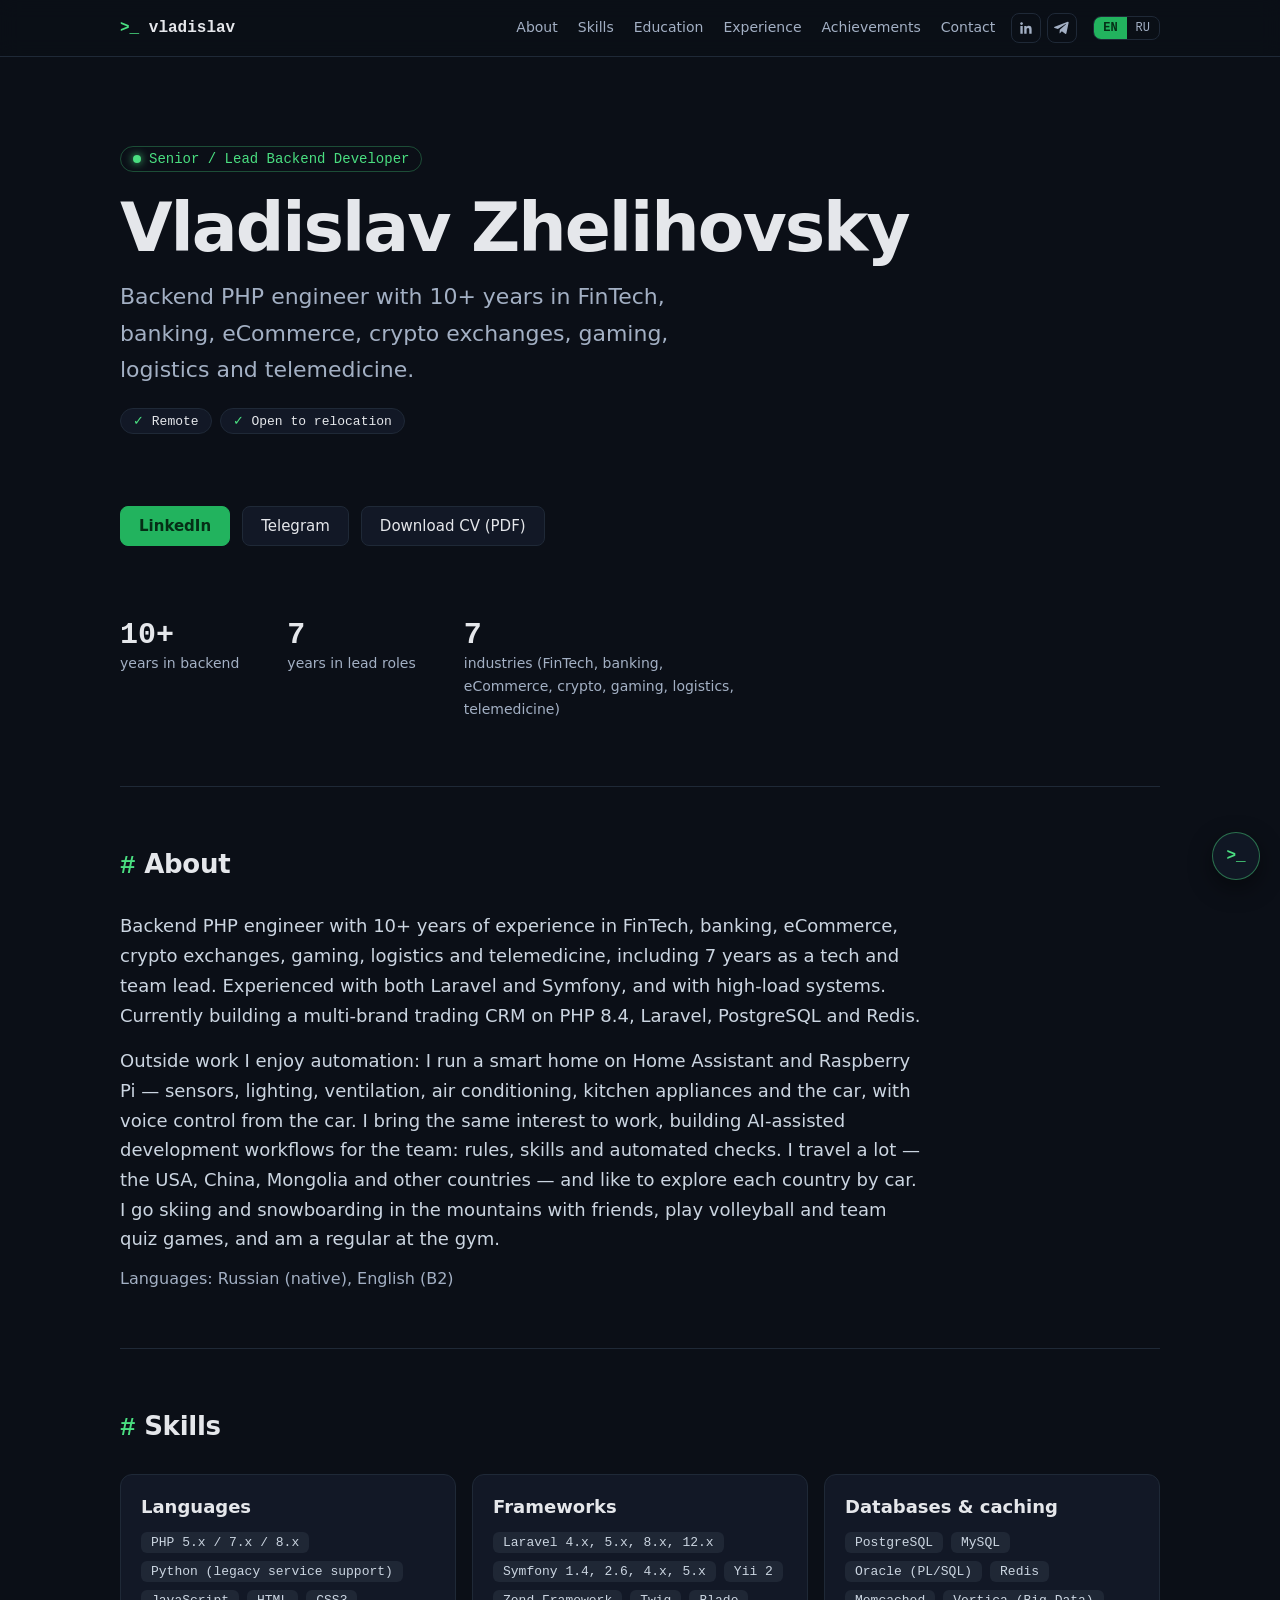
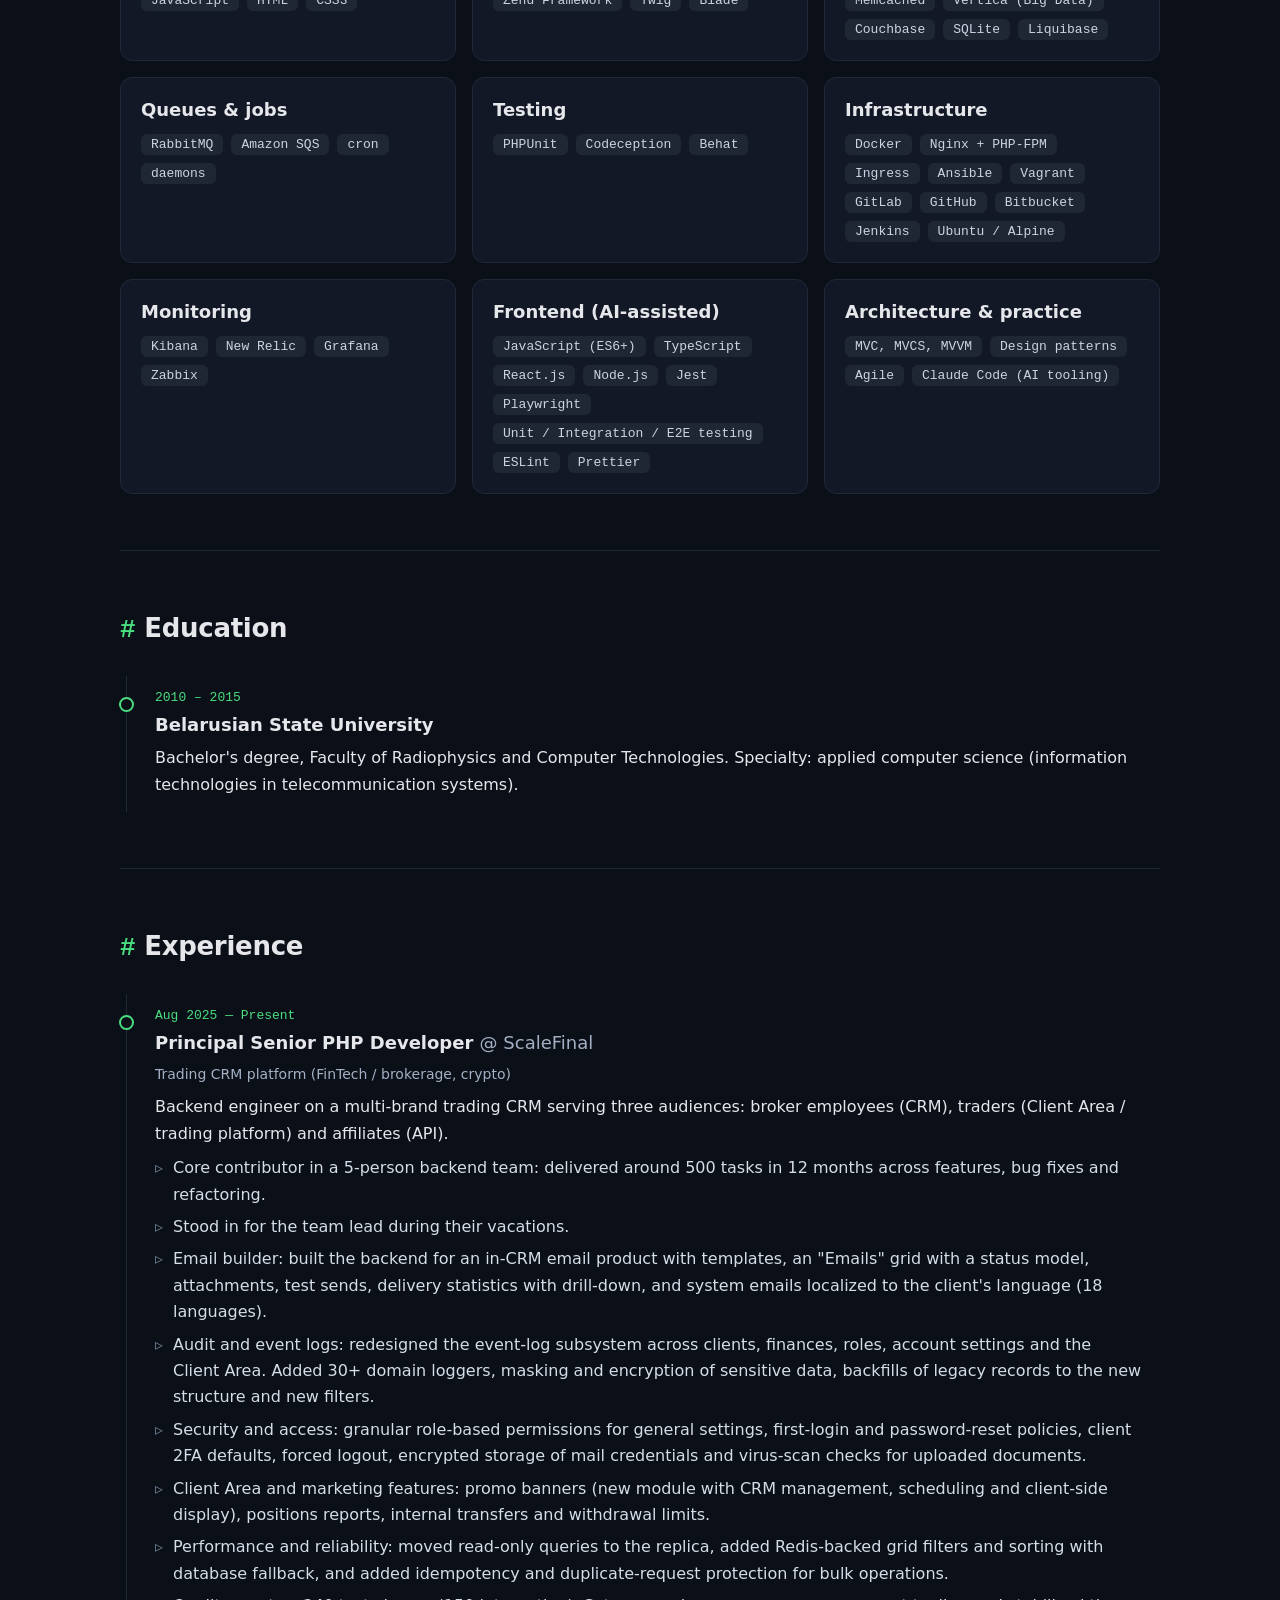
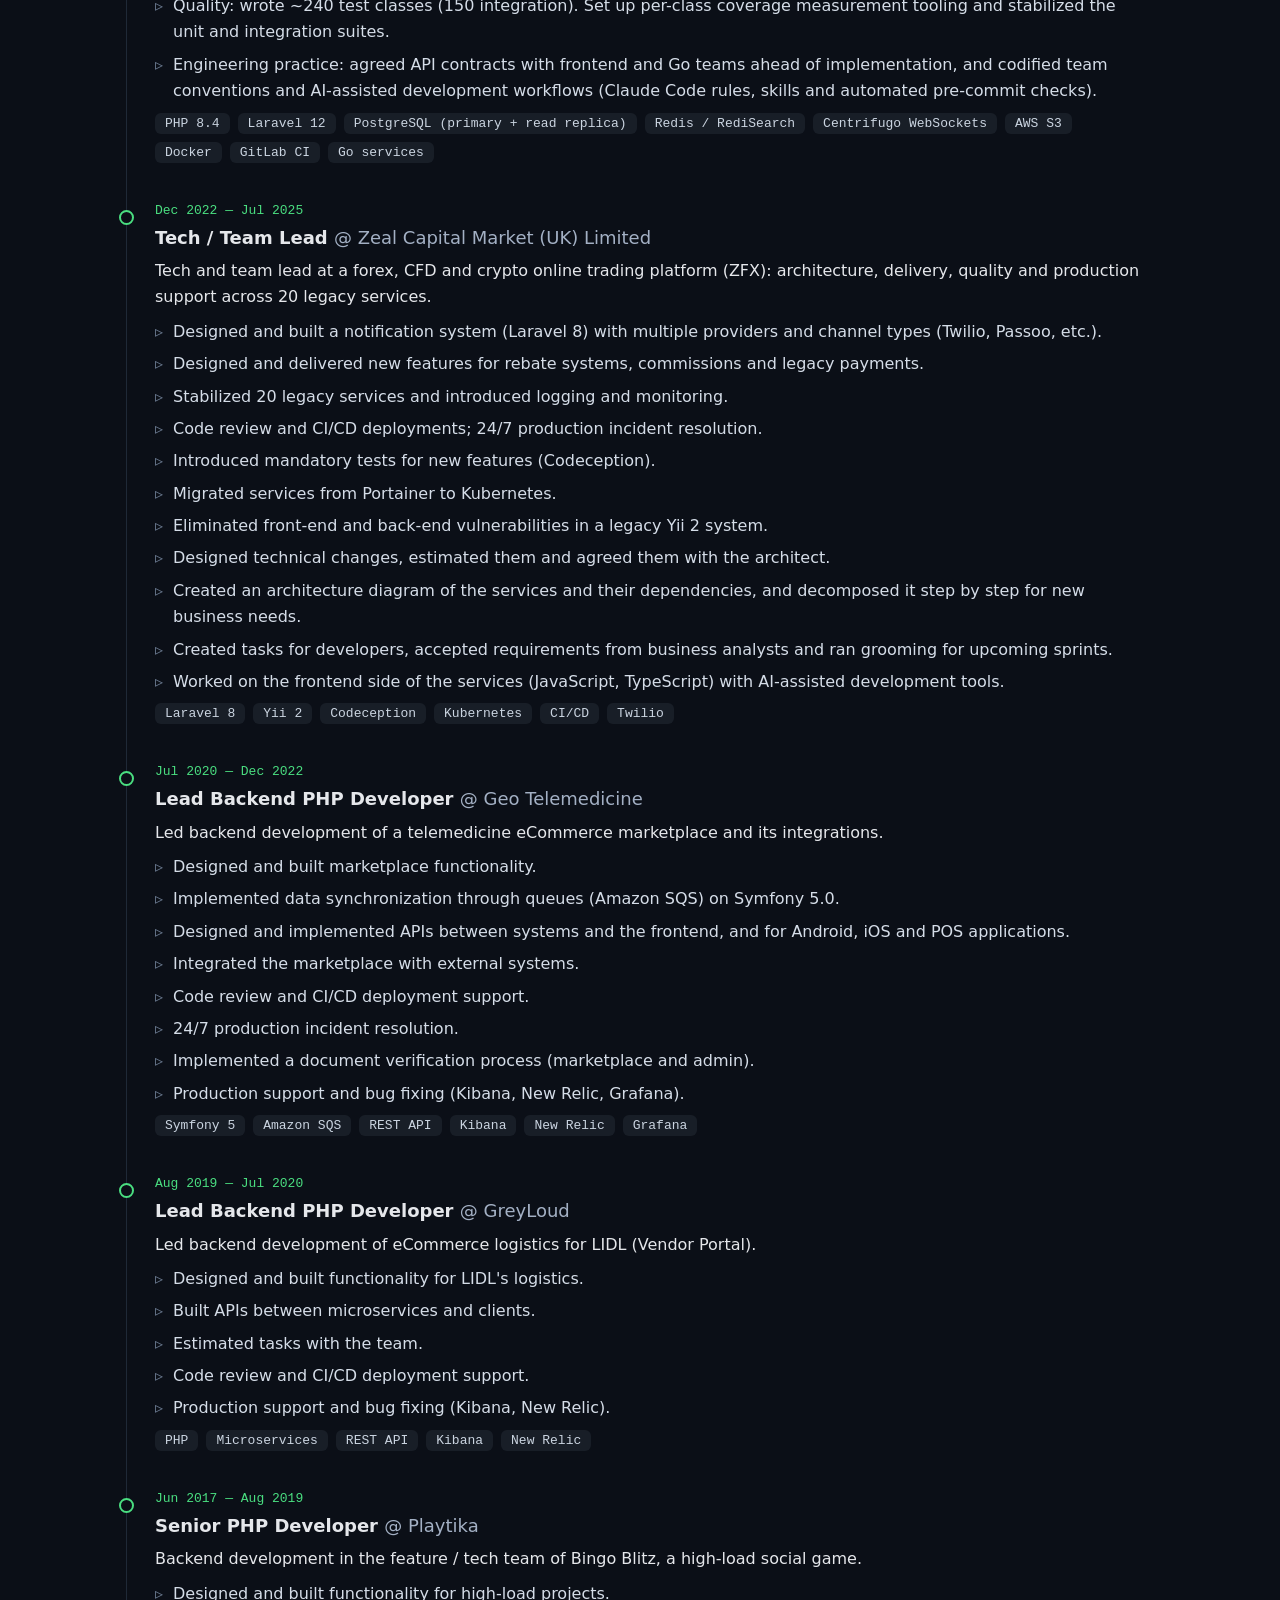
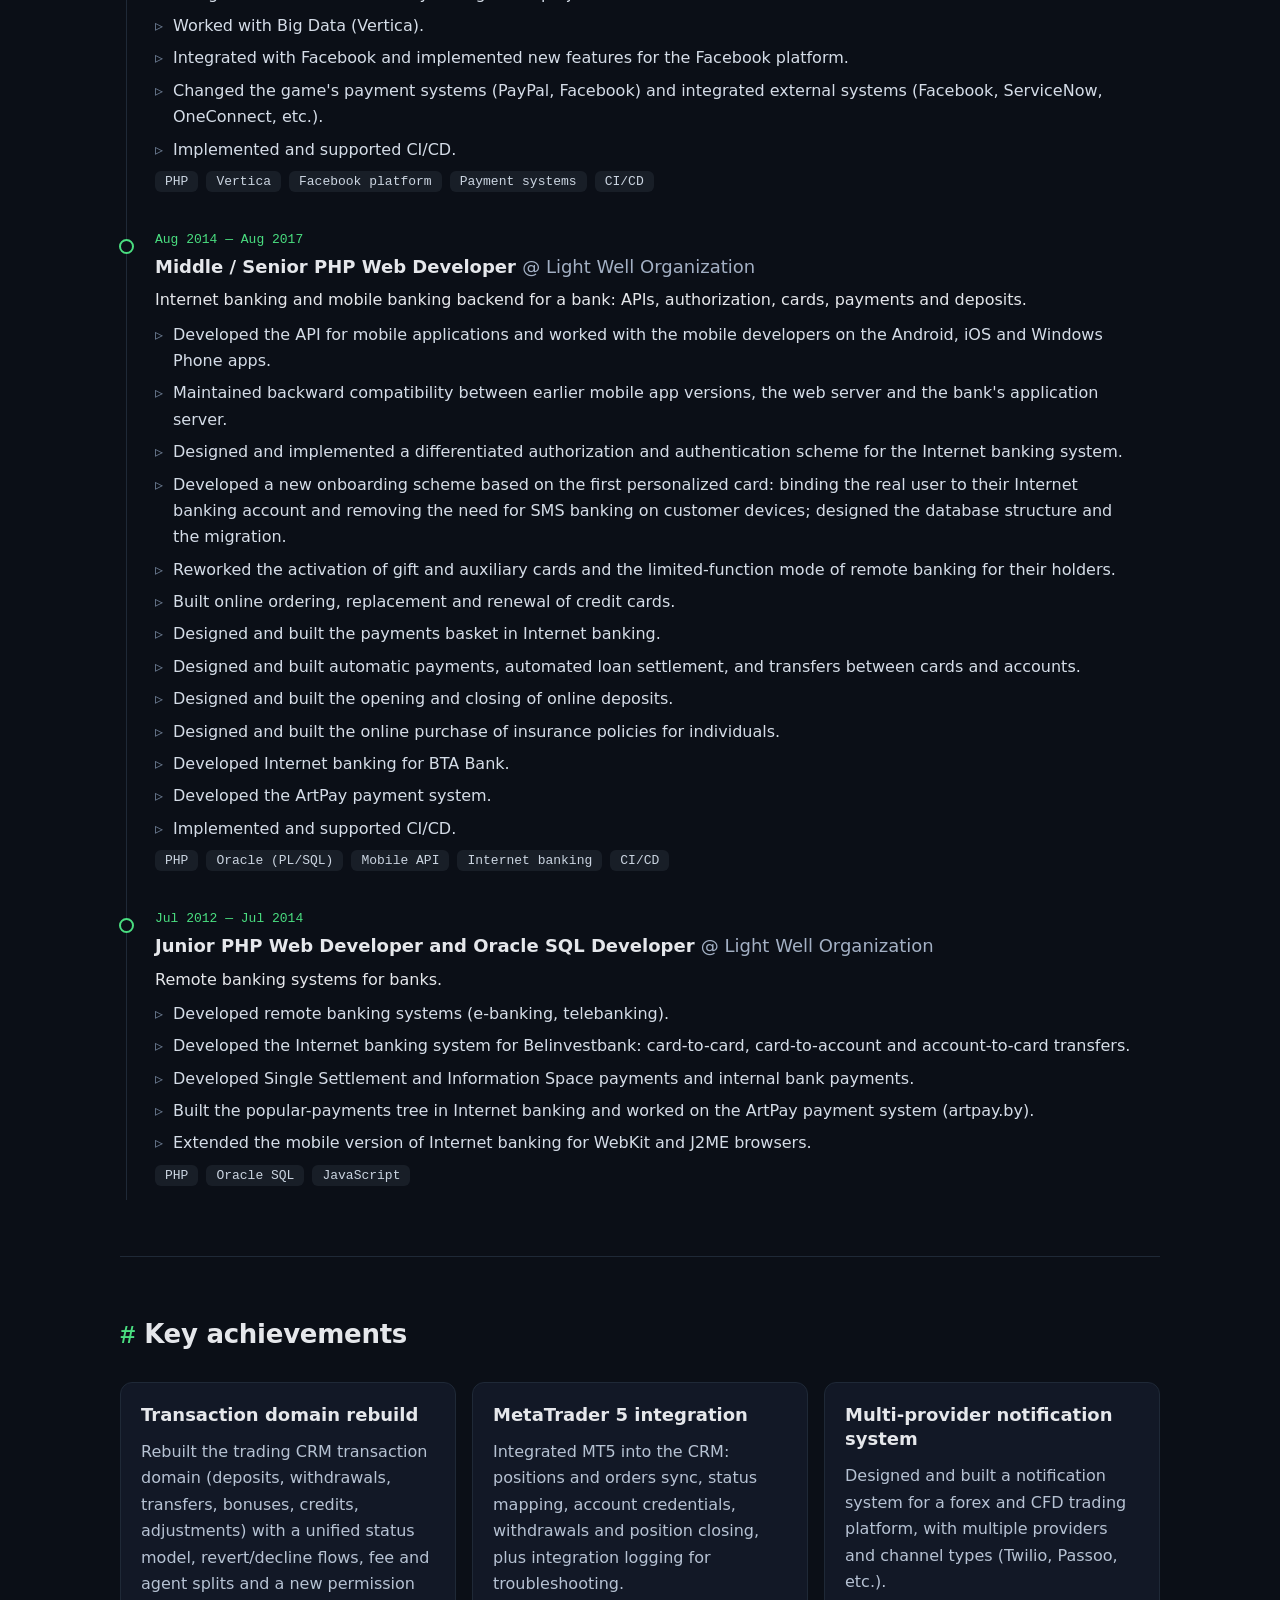
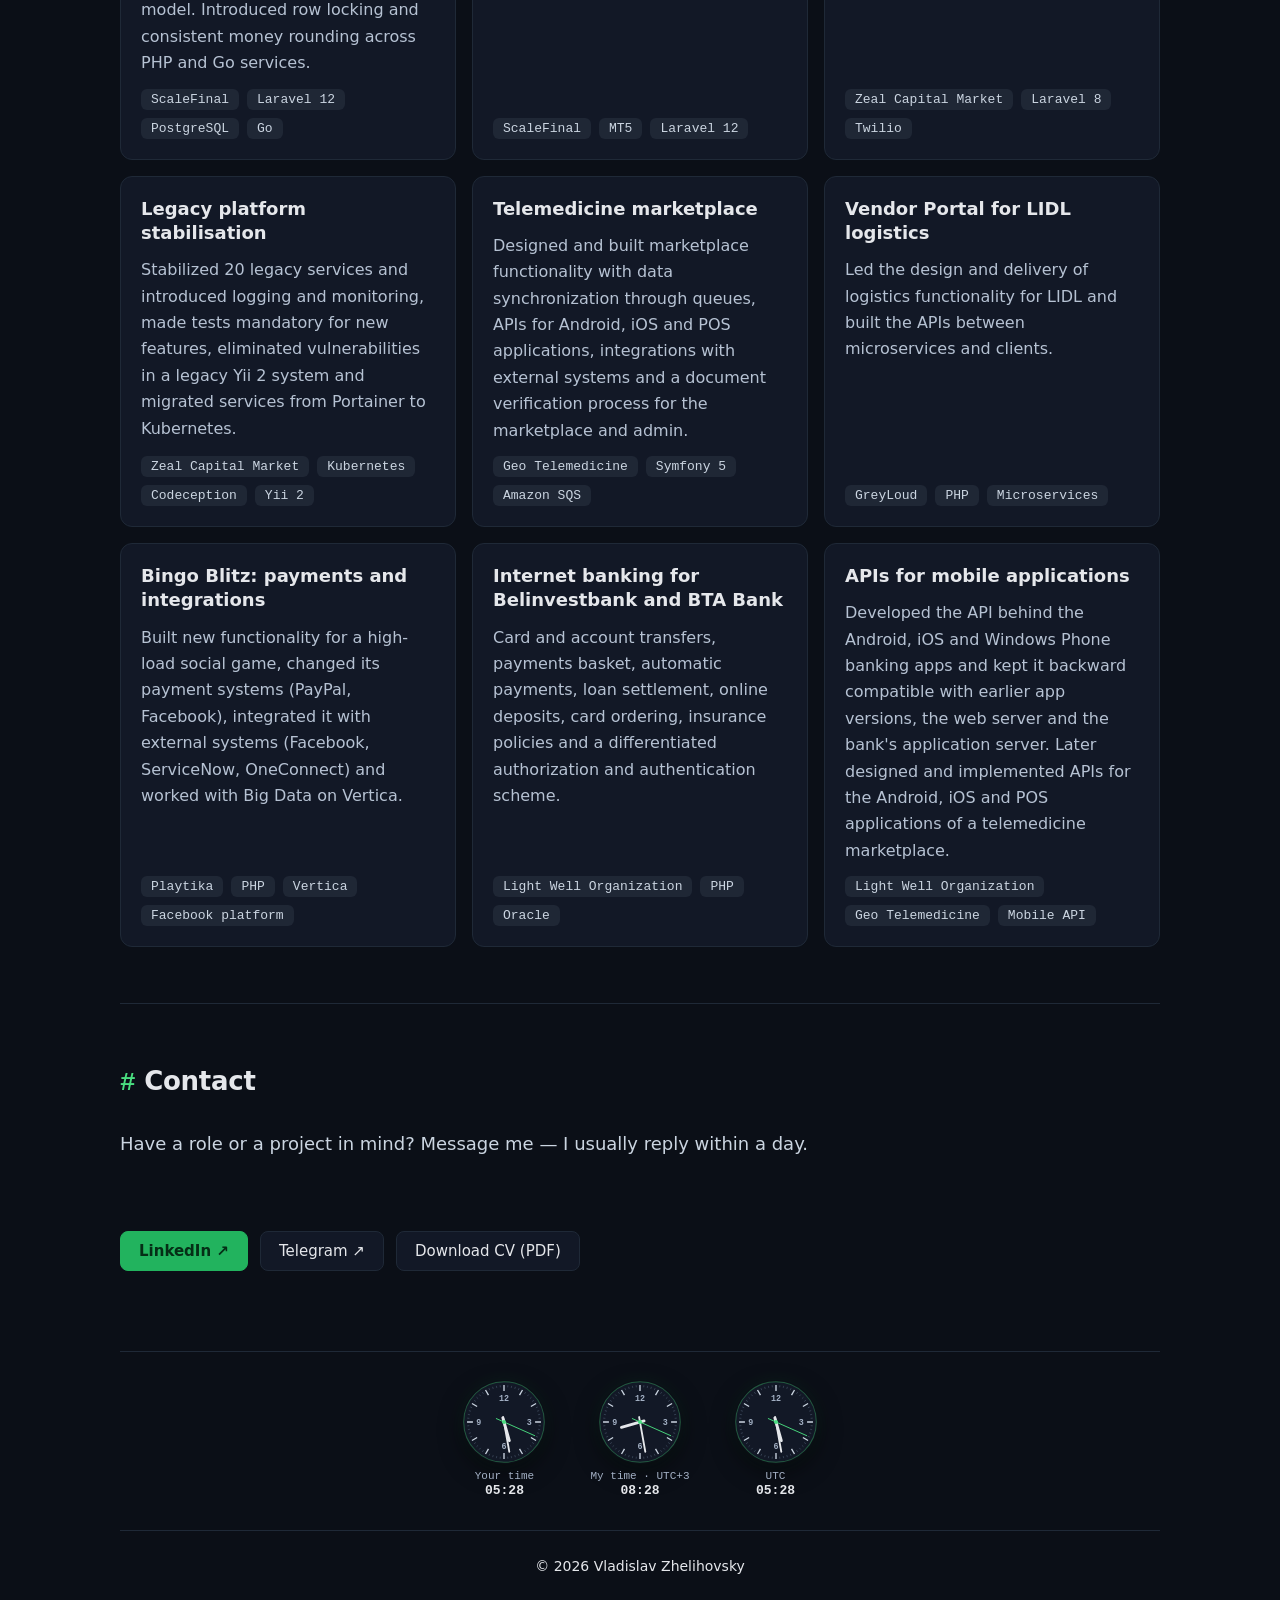
==== index.html @ 860b27e3 "Update site" ====
<!doctype html><html lang="en"><head><meta charset="UTF-8"><meta name="viewport" content="width=device-width,initial-scale=1"><meta name="description" content="Backend PHP engineer with 10+ years in FinTech, banking, eCommerce, crypto exchanges, gaming, logistics and telemedicine."><meta property="og:type" content="website"><meta property="og:url" content="https://vlad-zhelihovsky.github.io/"><meta property="og:title" content="Vladislav Zhelihovsky — Senior / Lead Backend Developer"><meta property="og:description" content="Backend PHP engineer with 10+ years in FinTech, banking, eCommerce, crypto exchanges, gaming, logistics and telemedicine."><meta property="og:image" content="https://vlad-zhelihovsky.github.io/og.png"><meta property="og:image:width" content="1200"><meta property="og:image:height" content="630"><meta name="twitter:card" content="summary_large_image"><link rel="canonical" href="https://vlad-zhelihovsky.github.io/"><script type="application/ld+json">{"@context":"https://schema.org","@type":"Person","name":"Vladislav Zhelihovsky","jobTitle":"Senior / Lead Backend Developer","description":"Backend PHP engineer with 10+ years of experience in FinTech, banking, eCommerce, crypto exchanges, gaming, logistics and telemedicine, including 7 years as a tech and team lead. Experienced with both Laravel and Symfony, and with high-load systems. Currently building a multi-brand trading CRM on PHP 8.4, Laravel, PostgreSQL and Redis.","url":"https://vlad-zhelihovsky.github.io/","image":"https://vlad-zhelihovsky.github.io/og.png","sameAs":["https://www.linkedin.com/in/vladislav-zhelihovsky-81b3a1a6","https://t.me/powerduals"],"alumniOf":[{"@type":"CollegeOrUniversity","name":"Belarusian State University"}],"knowsLanguage":["Russian","English"],"knowsAbout":["PHP 5.x / 7.x / 8.x","Python (legacy service support)","JavaScript","HTML","CSS3","Laravel 4.x, 5.x, 8.x, 12.x","Symfony 1.4, 2.6, 4.x, 5.x","Yii 2","Zend Framework","Twig","Blade","PostgreSQL","MySQL","Oracle (PL/SQL)","Redis","Memcached","Vertica (Big Data)","Couchbase","SQLite","Liquibase","RabbitMQ","Amazon SQS","cron","daemons","PHPUnit","Codeception","Behat","Docker","Nginx + PHP-FPM","Ingress","Ansible","Vagrant","GitLab","GitHub","Bitbucket","Jenkins","Ubuntu / Alpine","Kibana","New Relic","Grafana","Zabbix","JavaScript (ES6+)","TypeScript","React.js","Node.js","Jest","Playwright","Unit / Integration / E2E testing","ESLint","Prettier","MVC, MVCS, MVVM","Design patterns","Agile","Claude Code (AI tooling)"]}</script><link rel="icon" href="data:image/svg+xml,<svg xmlns='http://www.w3.org/2000/svg' viewBox='0 0 100 100'><rect width='100' height='100' rx='22' fill='%230b0f17'/><text x='50' y='68' font-size='54' text-anchor='middle' fill='%234ade80' font-family='monospace'>&gt;_</text></svg>"><title>Vladislav Zhelihovsky — Senior / Lead Backend Developer</title><script>!function(){var t=document.cookie.match(/(?:^|; )lang=(en|ru)/),a=/\/ru\/?$/.test(location.pathname);!t||"ru"!==t[1]||a?document.addEventListener("click",function(t){var a=t.target.closest&&t.target.closest("a[data-lang]");a&&(document.cookie="lang="+a.getAttribute("data-lang")+"; path=/; max-age=31536000; SameSite=Lax")}):location.replace("ru/"+location.hash)}()</script><link rel="stylesheet" crossorigin href="./assets/index-D0brifMg.css"><link rel="alternate" hreflang="en" href="https://vlad-zhelihovsky.github.io/"><link rel="alternate" hreflang="ru" href="https://vlad-zhelihovsky.github.io/ru/"><link rel="alternate" hreflang="x-default" href="https://vlad-zhelihovsky.github.io/"></head><body><div id="app"><header class="topbar"><div class="container topbar-inner"><a class="logo" href="#top"><span class="prompt">&gt;_</span> vladislav</a><nav><a href="#about">About</a><a href="#skills">Skills</a><a href="#education">Education</a><a href="#experience">Experience</a><a href="#projects">Achievements</a><a href="#contact">Contact</a></nav><div class="social"><a href="https://www.linkedin.com/in/vladislav-zhelihovsky-81b3a1a6" aria-label="LinkedIn" title="LinkedIn" target="_blank" rel="noopener"><svg viewBox="0 0 24 24" aria-hidden="true"><path d="M20.447 20.452h-3.554v-5.569c0-1.328-.027-3.037-1.852-3.037-1.853 0-2.136 1.445-2.136 2.939v5.667H9.351V9h3.414v1.561h.046c.477-.9 1.637-1.85 3.37-1.85 3.601 0 4.267 2.37 4.267 5.455v6.286zM5.337 7.433c-1.144 0-2.063-.926-2.063-2.065 0-1.138.92-2.063 2.063-2.063 1.14 0 2.064.925 2.064 2.063 0 1.139-.925 2.065-2.064 2.065zm1.782 13.019H3.555V9h3.564v11.452z"></path></svg></a><a href="https://t.me/powerduals" aria-label="Telegram" title="Telegram" target="_blank" rel="noopener"><svg viewBox="0 0 24 24" aria-hidden="true"><path d="M21.94 4.3 18.6 19.9c-.25 1.1-.9 1.37-1.82.85l-5.03-3.7-2.43 2.33c-.27.27-.5.5-1.01.5l.36-5.12 9.32-8.42c.4-.36-.09-.56-.63-.2L5.85 13.4.9 11.85c-1.08-.34-1.1-1.08.22-1.6L20.5 2.8c.9-.33 1.68.2 1.44 1.5Z"></path></svg></a></div><div class="lang" role="group" aria-label="Language"><a href="./" data-lang="en" hreflang="en" class="active" aria-current="true">EN</a><a href="./ru/" data-lang="ru" hreflang="ru" class="">RU</a></div></div></header><main id="top" class="container"><section class="hero"><p class="eyebrow"><span class="dot"></span> Senior / Lead Backend Developer</p><h1>Vladislav Zhelihovsky</h1><p class="tagline">Backend PHP engineer with 10+ years in FinTech, banking, eCommerce, crypto exchanges, gaming, logistics and telemedicine.</p><ul class="open-to" aria-label="Looking for"><li>Remote</li><li>Open to relocation</li></ul><div class="hero-actions"><a class="primary btn" href="https://www.linkedin.com/in/vladislav-zhelihovsky-81b3a1a6" target="_blank" rel="noopener">LinkedIn</a><a class="btn" href="https://t.me/powerduals" target="_blank" rel="noopener">Telegram</a><a class="btn" href="./Vladislav_Zhelihovsky_CV.pdf" download>Download CV (PDF)</a></div><dl class="stats"><div><dt>10+</dt><dd>years in backend</dd></div><div><dt>7</dt><dd>years in lead roles</dd></div><div><dt>7</dt><dd>industries (FinTech, banking, eCommerce, crypto, gaming, logistics, telemedicine)</dd></div></dl></section><section id="about"><h2><span class="hash">#</span> About</h2><p class="lead">Backend PHP engineer with 10+ years of experience in FinTech, banking, eCommerce, crypto exchanges, gaming, logistics and telemedicine, including 7 years as a tech and team lead. Experienced with both Laravel and Symfony, and with high-load systems. Currently building a multi-brand trading CRM on PHP 8.4, Laravel, PostgreSQL and Redis.</p><p class="lead">Outside work I enjoy automation: I run a smart home on Home Assistant and Raspberry Pi — sensors, lighting, ventilation, air conditioning, kitchen appliances and the car, with voice control from the car. I bring the same interest to work, building AI-assisted development workflows for the team: rules, skills and automated checks. I travel a lot — the USA, China, Mongolia and other countries — and like to explore each country by car. I go skiing and snowboarding in the mountains with friends, play volleyball and team quiz games, and am a regular at the gym.</p><p class="muted">Languages: Russian (native), English (B2)</p></section><section id="skills"><h2><span class="hash">#</span> Skills</h2><div class="grid skills"><article class="card"><h3>Languages</h3><ul class="tags"><li>PHP 5.x / 7.x / 8.x</li><li>Python (legacy service support)</li><li>JavaScript</li><li>HTML</li><li>CSS3</li></ul></article><article class="card"><h3>Frameworks</h3><ul class="tags"><li>Laravel 4.x, 5.x, 8.x, 12.x</li><li>Symfony 1.4, 2.6, 4.x, 5.x</li><li>Yii 2</li><li>Zend Framework</li><li>Twig</li><li>Blade</li></ul></article><article class="card"><h3>Databases &amp; caching</h3><ul class="tags"><li>PostgreSQL</li><li>MySQL</li><li>Oracle (PL/SQL)</li><li>Redis</li><li>Memcached</li><li>Vertica (Big Data)</li><li>Couchbase</li><li>SQLite</li><li>Liquibase</li></ul></article><article class="card"><h3>Queues &amp; jobs</h3><ul class="tags"><li>RabbitMQ</li><li>Amazon SQS</li><li>cron</li><li>daemons</li></ul></article><article class="card"><h3>Testing</h3><ul class="tags"><li>PHPUnit</li><li>Codeception</li><li>Behat</li></ul></article><article class="card"><h3>Infrastructure</h3><ul class="tags"><li>Docker</li><li>Nginx + PHP-FPM</li><li>Ingress</li><li>Ansible</li><li>Vagrant</li><li>GitLab</li><li>GitHub</li><li>Bitbucket</li><li>Jenkins</li><li>Ubuntu / Alpine</li></ul></article><article class="card"><h3>Monitoring</h3><ul class="tags"><li>Kibana</li><li>New Relic</li><li>Grafana</li><li>Zabbix</li></ul></article><article class="card"><h3>Frontend (AI-assisted)</h3><ul class="tags"><li>JavaScript (ES6+)</li><li>TypeScript</li><li>React.js</li><li>Node.js</li><li>Jest</li><li>Playwright</li><li>Unit / Integration / E2E testing</li><li>ESLint</li><li>Prettier</li></ul></article><article class="card"><h3>Architecture &amp; practice</h3><ul class="tags"><li>MVC, MVCS, MVVM</li><li>Design patterns</li><li>Agile</li><li>Claude Code (AI tooling)</li></ul></article></div></section><section id="education"><h2><span class="hash">#</span> Education</h2><ol class="timeline"><li><p class="period">2010 – 2015</p><h3>Belarusian State University</h3><p>Bachelor&#39;s degree, Faculty of Radiophysics and Computer Technologies. Specialty: applied computer science (information technologies in telecommunication systems).</p></li></ol></section><section id="experience"><h2><span class="hash">#</span> Experience</h2><ol class="timeline"><li><p class="period">Aug 2025 — Present</p><h3>Principal Senior PHP Developer <span class="at">@ ScaleFinal</span></h3><p class="muted small">Trading CRM platform (FinTech / brokerage, crypto)</p><p>Backend engineer on a multi-brand trading CRM serving three audiences: broker employees (CRM), traders (Client Area / trading platform) and affiliates (API).</p><ul class="highlights"><li>Core contributor in a 5-person backend team: delivered around 500 tasks in 12 months across features, bug fixes and refactoring.</li><li>Stood in for the team lead during their vacations.</li><li>Email builder: built the backend for an in-CRM email product with templates, an &quot;Emails&quot; grid with a status model, attachments, test sends, delivery statistics with drill-down, and system emails localized to the client&#39;s language (18 languages).</li><li>Audit and event logs: redesigned the event-log subsystem across clients, finances, roles, account settings and the Client Area. Added 30+ domain loggers, masking and encryption of sensitive data, backfills of legacy records to the new structure and new filters.</li><li>Security and access: granular role-based permissions for general settings, first-login and password-reset policies, client 2FA defaults, forced logout, encrypted storage of mail credentials and virus-scan checks for uploaded documents.</li><li>Client Area and marketing features: promo banners (new module with CRM management, scheduling and client-side display), positions reports, internal transfers and withdrawal limits.</li><li>Performance and reliability: moved read-only queries to the replica, added Redis-backed grid filters and sorting with database fallback, and added idempotency and duplicate-request protection for bulk operations.</li><li>Quality: wrote ~240 test classes (150 integration). Set up per-class coverage measurement tooling and stabilized the unit and integration suites.</li><li>Engineering practice: agreed API contracts with frontend and Go teams ahead of implementation, and codified team conventions and AI-assisted development workflows (Claude Code rules, skills and automated pre-commit checks).</li></ul><ul class="tags"><li>PHP 8.4</li><li>Laravel 12</li><li>PostgreSQL (primary + read replica)</li><li>Redis / RediSearch</li><li>Centrifugo WebSockets</li><li>AWS S3</li><li>Docker</li><li>GitLab CI</li><li>Go services</li></ul></li><li><p class="period">Dec 2022 — Jul 2025</p><h3>Tech / Team Lead <span class="at">@ Zeal Capital Market (UK) Limited</span></h3><p>Tech and team lead at a forex, CFD and crypto online trading platform (ZFX): architecture, delivery, quality and production support across 20 legacy services.</p><ul class="highlights"><li>Designed and built a notification system (Laravel 8) with multiple providers and channel types (Twilio, Passoo, etc.).</li><li>Designed and delivered new features for rebate systems, commissions and legacy payments.</li><li>Stabilized 20 legacy services and introduced logging and monitoring.</li><li>Code review and CI/CD deployments; 24/7 production incident resolution.</li><li>Introduced mandatory tests for new features (Codeception).</li><li>Migrated services from Portainer to Kubernetes.</li><li>Eliminated front-end and back-end vulnerabilities in a legacy Yii 2 system.</li><li>Designed technical changes, estimated them and agreed them with the architect.</li><li>Created an architecture diagram of the services and their dependencies, and decomposed it step by step for new business needs.</li><li>Created tasks for developers, accepted requirements from business analysts and ran grooming for upcoming sprints.</li><li>Worked on the frontend side of the services (JavaScript, TypeScript) with AI-assisted development tools.</li></ul><ul class="tags"><li>Laravel 8</li><li>Yii 2</li><li>Codeception</li><li>Kubernetes</li><li>CI/CD</li><li>Twilio</li></ul></li><li><p class="period">Jul 2020 — Dec 2022</p><h3>Lead Backend PHP Developer <span class="at">@ Geo Telemedicine</span></h3><p>Led backend development of a telemedicine eCommerce marketplace and its integrations.</p><ul class="highlights"><li>Designed and built marketplace functionality.</li><li>Implemented data synchronization through queues (Amazon SQS) on Symfony 5.0.</li><li>Designed and implemented APIs between systems and the frontend, and for Android, iOS and POS applications.</li><li>Integrated the marketplace with external systems.</li><li>Code review and CI/CD deployment support.</li><li>24/7 production incident resolution.</li><li>Implemented a document verification process (marketplace and admin).</li><li>Production support and bug fixing (Kibana, New Relic, Grafana).</li></ul><ul class="tags"><li>Symfony 5</li><li>Amazon SQS</li><li>REST API</li><li>Kibana</li><li>New Relic</li><li>Grafana</li></ul></li><li><p class="period">Aug 2019 — Jul 2020</p><h3>Lead Backend PHP Developer <span class="at">@ GreyLoud</span></h3><p>Led backend development of eCommerce logistics for LIDL (Vendor Portal).</p><ul class="highlights"><li>Designed and built functionality for LIDL&#39;s logistics.</li><li>Built APIs between microservices and clients.</li><li>Estimated tasks with the team.</li><li>Code review and CI/CD deployment support.</li><li>Production support and bug fixing (Kibana, New Relic).</li></ul><ul class="tags"><li>PHP</li><li>Microservices</li><li>REST API</li><li>Kibana</li><li>New Relic</li></ul></li><li><p class="period">Jun 2017 — Aug 2019</p><h3>Senior PHP Developer <span class="at">@ Playtika</span></h3><p>Backend development in the feature / tech team of Bingo Blitz, a high-load social game.</p><ul class="highlights"><li>Designed and built functionality for high-load projects.</li><li>Worked with Big Data (Vertica).</li><li>Integrated with Facebook and implemented new features for the Facebook platform.</li><li>Changed the game&#39;s payment systems (PayPal, Facebook) and integrated external systems (Facebook, ServiceNow, OneConnect, etc.).</li><li>Implemented and supported CI/CD.</li></ul><ul class="tags"><li>PHP</li><li>Vertica</li><li>Facebook platform</li><li>Payment systems</li><li>CI/CD</li></ul></li><li><p class="period">Aug 2014 — Aug 2017</p><h3>Middle / Senior PHP Web Developer <span class="at">@ Light Well Organization</span></h3><p>Internet banking and mobile banking backend for a bank: APIs, authorization, cards, payments and deposits.</p><ul class="highlights"><li>Developed the API for mobile applications and worked with the mobile developers on the Android, iOS and Windows Phone apps.</li><li>Maintained backward compatibility between earlier mobile app versions, the web server and the bank&#39;s application server.</li><li>Designed and implemented a differentiated authorization and authentication scheme for the Internet banking system.</li><li>Developed a new onboarding scheme based on the first personalized card: binding the real user to their Internet banking account and removing the need for SMS banking on customer devices; designed the database structure and the migration.</li><li>Reworked the activation of gift and auxiliary cards and the limited-function mode of remote banking for their holders.</li><li>Built online ordering, replacement and renewal of credit cards.</li><li>Designed and built the payments basket in Internet banking.</li><li>Designed and built automatic payments, automated loan settlement, and transfers between cards and accounts.</li><li>Designed and built the opening and closing of online deposits.</li><li>Designed and built the online purchase of insurance policies for individuals.</li><li>Developed Internet banking for BTA Bank.</li><li>Developed the ArtPay payment system.</li><li>Implemented and supported CI/CD.</li></ul><ul class="tags"><li>PHP</li><li>Oracle (PL/SQL)</li><li>Mobile API</li><li>Internet banking</li><li>CI/CD</li></ul></li><li><p class="period">Jul 2012 — Jul 2014</p><h3>Junior PHP Web Developer and Oracle SQL Developer <span class="at">@ Light Well Organization</span></h3><p>Remote banking systems for banks.</p><ul class="highlights"><li>Developed remote banking systems (e-banking, telebanking).</li><li>Developed the Internet banking system for Belinvestbank: card-to-card, card-to-account and account-to-card transfers.</li><li>Developed Single Settlement and Information Space payments and internal bank payments.</li><li>Built the popular-payments tree in Internet banking and worked on the ArtPay payment system (artpay.by).</li><li>Extended the mobile version of Internet banking for WebKit and J2ME browsers.</li></ul><ul class="tags"><li>PHP</li><li>Oracle SQL</li><li>JavaScript</li></ul></li></ol></section><section id="projects"><h2><span class="hash">#</span> Key achievements</h2><div class="grid"><article class="card"><h3>Transaction domain rebuild</h3><p>Rebuilt the trading CRM transaction domain (deposits, withdrawals, transfers, bonuses, credits, adjustments) with a unified status model, revert/decline flows, fee and agent splits and a new permission model. Introduced row locking and consistent money rounding across PHP and Go services.</p><ul class="tags"><li>ScaleFinal</li><li>Laravel 12</li><li>PostgreSQL</li><li>Go</li></ul></article><article class="card"><h3>MetaTrader 5 integration</h3><p>Integrated MT5 into the CRM: positions and orders sync, status mapping, account credentials, withdrawals and position closing, plus integration logging for troubleshooting.</p><ul class="tags"><li>ScaleFinal</li><li>MT5</li><li>Laravel 12</li></ul></article><article class="card"><h3>Multi-provider notification system</h3><p>Designed and built a notification system for a forex and CFD trading platform, with multiple providers and channel types (Twilio, Passoo, etc.).</p><ul class="tags"><li>Zeal Capital Market</li><li>Laravel 8</li><li>Twilio</li></ul></article><article class="card"><h3>Legacy platform stabilisation</h3><p>Stabilized 20 legacy services and introduced logging and monitoring, made tests mandatory for new features, eliminated vulnerabilities in a legacy Yii 2 system and migrated services from Portainer to Kubernetes.</p><ul class="tags"><li>Zeal Capital Market</li><li>Kubernetes</li><li>Codeception</li><li>Yii 2</li></ul></article><article class="card"><h3>Telemedicine marketplace</h3><p>Designed and built marketplace functionality with data synchronization through queues, APIs for Android, iOS and POS applications, integrations with external systems and a document verification process for the marketplace and admin.</p><ul class="tags"><li>Geo Telemedicine</li><li>Symfony 5</li><li>Amazon SQS</li></ul></article><article class="card"><h3>Vendor Portal for LIDL logistics</h3><p>Led the design and delivery of logistics functionality for LIDL and built the APIs between microservices and clients.</p><ul class="tags"><li>GreyLoud</li><li>PHP</li><li>Microservices</li></ul></article><article class="card"><h3>Bingo Blitz: payments and integrations</h3><p>Built new functionality for a high-load social game, changed its payment systems (PayPal, Facebook), integrated it with external systems (Facebook, ServiceNow, OneConnect) and worked with Big Data on Vertica.</p><ul class="tags"><li>Playtika</li><li>PHP</li><li>Vertica</li><li>Facebook platform</li></ul></article><article class="card"><h3>Internet banking for Belinvestbank and BTA Bank</h3><p>Card and account transfers, payments basket, automatic payments, loan settlement, online deposits, card ordering, insurance policies and a differentiated authorization and authentication scheme.</p><ul class="tags"><li>Light Well Organization</li><li>PHP</li><li>Oracle</li></ul></article><article class="card"><h3>APIs for mobile applications</h3><p>Developed the API behind the Android, iOS and Windows Phone banking apps and kept it backward compatible with earlier app versions, the web server and the bank&#39;s application server. Later designed and implemented APIs for the Android, iOS and POS applications of a telemedicine marketplace.</p><ul class="tags"><li>Light Well Organization</li><li>Geo Telemedicine</li><li>Mobile API</li></ul></article></div></section><section id="contact"><h2><span class="hash">#</span> Contact</h2><p class="lead">Have a role or a project in mind? Message me — I usually reply within a day.</p><div class="hero-actions"><a class="primary btn" href="https://www.linkedin.com/in/vladislav-zhelihovsky-81b3a1a6" target="_blank" rel="noopener">LinkedIn ↗ </a><a class="btn" href="https://t.me/powerduals" target="_blank" rel="noopener">Telegram ↗ </a><a class="btn" href="./Vladislav_Zhelihovsky_CV.pdf" download>Download CV (PDF)</a></div></section></main><footer class="container footer"><span>© <span data-year>2026</span> Vladislav Zhelihovsky</span></footer></div><script>document.querySelectorAll("[data-year]").forEach(function(e){e.textContent=(new Date).getFullYear()})</script><script defer="defer" src="./trail.js?v=12"></script><script defer="defer" src="./nav.js?v=3"></script><script defer="defer" src="./matrix.js?v=2"></script><script defer="defer" src="./touch.js?v=2"></script><script defer="defer" src="./clocks.js?v=2"></script><script defer="defer" src="./portal.js?v=3"></script><script defer="defer" src="./weather.js?v=3"></script><script defer="defer" src="./terminal.js?v=4"></script></body></html>
---- assets/index-D0brifMg.css ----
:root{--bg:#0b0f17;--surface:#121826;--border:#1f2937;--text:#e5e7eb;--muted:#94a3b8;--accent:#4ade80;--accent-ink:#052e16;--danger:#f87171;--mono:ui-monospace, "SF Mono", "JetBrains Mono", Menlo, Consolas, monospace;--sans:system-ui, -apple-system, "Segoe UI", Roboto, sans-serif;--lightningcss-light: ;--lightningcss-dark:initial;color-scheme:dark}*{box-sizing:border-box}html{scroll-behavior:smooth;scroll-padding-top:72px}body{background:radial-gradient(900px 500px at 85% -10%, #4ade8017, transparent 60%), var(--bg);color:var(--text);font:16px/1.65 var(--sans);-webkit-font-smoothing:antialiased;margin:0}a{color:var(--accent);text-decoration:none}a:hover{text-decoration:underline}h1,h2,h3,p,ul,ol,dl,dd{margin:0;padding:0}ul,ol{list-style:none}.container{width:min(1040px,100% - 32px);margin-inline:auto}.muted{color:var(--muted)}.small{font-size:14px}.topbar{z-index:10;-webkit-backdrop-filter:blur(10px);backdrop-filter:blur(10px);border-bottom:1px solid var(--border);background:#0b0f17cc;position:sticky;top:0}.topbar-inner{justify-content:space-between;align-items:center;gap:16px;height:56px;display:flex}.logo{font-family:var(--mono);color:var(--text);white-space:nowrap;font-weight:600}.logo:hover{text-decoration:none}.prompt{color:var(--accent)}.topbar nav{gap:20px;font-size:14px;display:flex;overflow-x:auto}.topbar nav a{color:var(--muted);white-space:nowrap}.topbar nav a:hover{color:var(--text);text-decoration:none}.topbar nav{min-width:0;margin-left:auto;overflow-y:hidden}.lang{border:1px solid var(--border);font:12px var(--mono);border-radius:8px;flex:none;display:flex;overflow:hidden}.lang a{color:var(--muted);padding:4px 9px;transition:color .2s,background .2s}.lang a:hover{color:var(--text);text-decoration:none}.lang a.active{background:var(--accent);color:var(--accent-ink);font-weight:600}.topbar nav a{padding:6px 0;transition:color .2s;position:relative}.topbar nav a.active{color:var(--accent)}.topbar nav a:after{content:"";background:var(--accent);border-radius:2px;height:2px;transition:transform .25s;position:absolute;bottom:0;left:0;right:0;transform:scaleX(0)}.topbar nav a.active:after{transform:scaleX(1)}section{border-bottom:1px solid var(--border);padding:56px 0}section:last-of-type{border-bottom:0}h2{letter-spacing:-.01em;margin-bottom:24px;font-size:26px}.hash{color:var(--accent);font-family:var(--mono)}h3{font-size:18px;line-height:1.35}.lead{color:#cbd5e1;max-width:70ch;font-size:18px}.lead+.muted{margin-top:12px}.hero{padding:88px 0 64px}.eyebrow{font:14px var(--mono);color:var(--accent);border:1px solid #4ade804d;border-radius:999px;align-items:center;gap:8px;padding:4px 12px;display:inline-flex}.dot{background:var(--accent);width:8px;height:8px;box-shadow:0 0 8px var(--accent);border-radius:50%}h1{letter-spacing:-.03em;margin:20px 0 16px;font-size:clamp(38px,7vw,68px);line-height:1.05}.tagline{color:var(--muted);max-width:46ch;font-size:clamp(18px,2.4vw,22px)}.open-to{flex-wrap:wrap;gap:8px;margin-top:20px;padding:0;list-style:none;display:flex}.open-to li{font:13px var(--mono);color:var(--text);border:1px solid var(--border);background:var(--surface);border-radius:999px;padding:4px 12px}.open-to li:before{content:"✓ ";color:var(--accent)}.hero-actions{flex-wrap:wrap;gap:12px;margin-top:32px;display:flex}.stats{flex-wrap:wrap;gap:16px 48px;margin-top:48px;display:flex}.hero .hero-actions,.hero .stats,#contact .hero-actions{margin-top:72px}#contact{padding-bottom:80px}.stats dt{font:600 30px var(--mono);color:var(--text)}.stats dd{color:var(--muted);font-size:14px}.btn{border:1px solid var(--border);background:var(--surface);color:var(--text);font:500 15px var(--sans);cursor:pointer;border-radius:8px;justify-content:center;align-items:center;padding:10px 18px;transition:border-color .15s,transform .15s;display:inline-flex}.btn:hover{border-color:var(--accent);text-decoration:none;transform:translateY(-1px)}.btn.primary{background:var(--accent);border-color:var(--accent);color:var(--accent-ink);font-weight:600}.btn:disabled{opacity:.6;cursor:progress;transform:none}.grid{grid-template-columns:repeat(auto-fill,minmax(280px,1fr));gap:16px;display:grid}.card{background:var(--surface);border:1px solid var(--border);border-radius:12px;flex-direction:column;gap:12px;padding:20px;display:flex}.card p{color:var(--muted);flex:1}.tags{flex-wrap:wrap;gap:8px;display:flex}.tags li{font:13px var(--mono);color:#cbd5e1;background:#94a3b81a;border-radius:6px;padding:3px 10px}.timeline{border-left:1px solid var(--border);gap:12px;margin-left:6px;display:grid}.timeline>li{border-radius:0 12px 12px 0;gap:8px;padding:14px 18px 14px 28px;display:grid;position:relative}.timeline>li:before{content:"";background:var(--bg);border:2px solid var(--accent);border-radius:50%;width:11px;height:11px;position:absolute;top:21px;left:-8px}.period{font:13px var(--mono);color:var(--accent)}.at{color:var(--muted);font-weight:400}.highlights{color:#cbd5e1;gap:4px;display:grid}.highlights li{padding-left:18px;position:relative}.highlights li:before{content:"▹";color:var(--accent);position:absolute;left:0}.contact{gap:16px;max-width:640px;margin-top:24px;display:grid}.contact .row{grid-template-columns:1fr 1fr;gap:16px;display:grid}.contact label{color:var(--muted);gap:6px;font-size:14px;display:grid}.contact input,.contact textarea{border:1px solid var(--border);background:var(--surface);width:100%;color:var(--text);font:16px var(--sans);resize:vertical;border-radius:8px;padding:10px 12px}.contact input:focus,.contact textarea:focus{outline:2px solid var(--accent);outline-offset:1px}.contact .invalid{border-color:var(--danger)}.contact small{color:var(--danger)}.actions{flex-wrap:wrap;align-items:center;gap:16px;display:flex}.notice.sent{color:var(--accent)}.notice.error{color:var(--danger)}.state{justify-items:start;gap:16px;padding:120px 0;display:grid}.footer{text-align:center;border-top:1px solid var(--border);flex-wrap:wrap;justify-content:center;gap:8px;padding:24px 0 40px;font-size:14px;display:flex}@media (width<=600px){.contact .row{grid-template-columns:1fr}section{padding:40px 0}.hero{padding:56px 0 40px}}.lead+.lead{margin-top:16px}.industries{flex-wrap:wrap;align-items:center;gap:12px;margin-top:28px;display:flex}.stats>div{max-width:280px}.card{transition:background-color .25s,border-color .25s,color .25s}.card p,.card .tags li,.card h3 a{transition:background-color .25s,color .25s}@media (hover:hover){.card:hover{background:var(--accent);border-color:var(--accent);color:var(--accent-ink)}.card:hover p{color:#14532d}.card:hover .tags li{color:var(--accent-ink);background:#052e1624}.card:hover h3 a{color:var(--accent-ink);text-decoration:underline}}.btn{transition:background-color .2s,border-color .2s,color .2s,transform .15s}@media (hover:hover){.btn:hover{background:var(--accent);border-color:var(--accent);color:var(--accent-ink)}.btn.primary:hover{background:#86efac;border-color:#86efac}}html{overflow-x:clip}.timeline>li{transform-origin:0;transition:transform .25s,background-color .25s,box-shadow .25s}.timeline>li:after{content:"";background:var(--accent);transform-origin:top;border-radius:3px;width:3px;transition:transform .3s;position:absolute;top:0;bottom:0;left:-2px;transform:scaleY(0);box-shadow:0 0 12px #4ade808c}.timeline>li:before{z-index:1;transition:background-color .25s,box-shadow .25s}@media (hover:hover){.timeline>li:hover{z-index:2;background:var(--surface);transform:scale(1.02);box-shadow:0 18px 44px #00000080}.timeline>li:hover:after{transform:scaleY(1)}.timeline>li:hover:before{background:var(--accent);box-shadow:0 0 10px var(--accent)}}@media (hover:hover) and (width>=1240px){.timeline>li:hover{transform:scale(1.06)}}.card{transition:background-color .25s,border-color .25s,color .25s,transform .25s,box-shadow .25s;position:relative}@media (hover:hover){.card:hover{z-index:2;transform:scale(1.06);box-shadow:0 18px 44px #00000080,0 0 28px #4ade8040}}.weather{border-top:1px solid var(--border);padding:28px 0 32px}.weather-head{flex-wrap:wrap;align-items:baseline;gap:4px 12px;margin-bottom:14px;display:flex}.weather-title{font:600 14px var(--mono);color:var(--accent)}.weather-days{grid-template-columns:repeat(3,1fr);gap:12px;padding:0;list-style:none;display:grid}.weather-days li{border:1px solid var(--border);background:var(--surface);border-radius:12px;grid-template-columns:auto 1fr;align-items:center;gap:2px 10px;padding:12px 14px;display:grid}.weather-day{font:12px var(--mono);color:var(--muted);grid-column:1/-1}.weather-icon{grid-row:span 2;font-size:26px;line-height:1}.weather-kind{font-size:14px}.weather-temp{font:600 15px var(--mono)}@media (width<=560px){.weather-days{grid-template-columns:1fr}}.weather-days li{transition:background-color .25s,border-color .25s,color .25s,transform .25s,box-shadow .25s}.weather-days li span{transition:color .25s}@media (hover:hover){.weather-days li:hover{background:var(--temp,var(--accent));border-color:var(--temp,var(--accent));color:#0b0f17;box-shadow:0 14px 34px #00000073, 0 0 26px color-mix(in srgb, var(--temp,var(--accent)) 45%, transparent);transform:scale(1.04)}.weather-days li:hover .weather-day{color:#0b0f17bf}}.term-launcher{z-index:25;cursor:pointer;width:48px;height:48px;color:var(--accent);font:600 16px var(--mono);background:#121826eb;border:1px solid #4ade8073;border-radius:50%;transition:transform .2s,box-shadow .2s,background-color .2s,color .2s;position:fixed;bottom:20px;right:20px;box-shadow:0 8px 24px #00000073}.term-launcher:hover{background:var(--accent);color:var(--accent-ink);transform:scale(1.08);box-shadow:0 0 24px #4ade8073}.term-open .term-launcher{display:none}.topbar .logo{cursor:pointer}.term-overlay{z-index:30;-webkit-backdrop-filter:blur(3px);backdrop-filter:blur(3px);background:#03060c99;place-items:center;padding:16px;display:grid;position:fixed;inset:0}.term-overlay[hidden]{display:none}.term{width:min(900px,100%);height:min(620px,86vh);font:14px/1.55 var(--mono);color:#b9f6cc;background:linear-gradient(160deg,#262d3a 0%,#151a23 45%,#0c0f15 100%);border:1px solid #2c3442;border-radius:26px;flex-direction:column;padding:10px 18px 0;display:flex;box-shadow:0 30px 80px #000000bf,inset 0 1px #ffffff17,inset 0 -3px 8px #0009}.term-bar{justify-content:space-between;align-items:center;padding:0 0 6px 6px;display:flex}.term-title{color:#6b7686;letter-spacing:.04em;font-size:11px}.term-close{color:#7d8898;cursor:pointer;background:#0c0f15;border:0;border-radius:50%;width:26px;height:26px;font-size:17px;line-height:1;box-shadow:inset 0 1px 2px #000000b3}.term-close:hover{color:var(--text);background:#1f2937}.term-glass{background:radial-gradient(#06140c 0%,#030906 70%,#010402 100%);border-radius:18px/16px;flex:1;min-height:0;display:flex;position:relative;overflow:hidden;box-shadow:inset 0 0 60px #000000e6,inset 0 0 18px #4ade8024,0 0 0 2px #05070a,0 0 0 3px #323b4a}.term-glass:before,.term-glass:after{content:"";pointer-events:none;z-index:1;position:absolute;inset:0}.term-glass:before{background:repeating-linear-gradient(#0000 0 2px,#00000038 2px 3px)}.term-glass:after{background:linear-gradient(125deg,#ffffff12 0%,#fff0 32%),radial-gradient(#0000 55%,#0000008c 100%);animation:5s infinite term-flicker}@keyframes term-flicker{0%,to{opacity:1}48%{opacity:1}50%{opacity:.86}52%{opacity:1}91%{opacity:.93}}@media (prefers-reduced-motion:reduce){.term-glass:after{animation:none}}.term-chin{justify-content:space-between;align-items:center;height:30px;padding:0 10px 2px 8px;display:flex}.term-brand{font:600 10px var(--mono);letter-spacing:.22em;color:#56606f}.term-led{background:var(--accent);width:7px;height:7px;box-shadow:0 0 8px var(--accent), 0 0 2px #fff;border-radius:50%}.term-screen{overscroll-behavior:contain;text-shadow:0 0 6px #4ade8059;flex:1;padding:18px 20px;overflow-y:auto}.term-intro{color:var(--accent);min-height:1.55em;font-size:20px}.term-intro:after{content:"█";margin-left:2px;animation:1s step-end infinite term-blink}@keyframes term-blink{50%{opacity:0}}.term-line[hidden]{display:none}.term-row{white-space:pre-wrap;overflow-wrap:anywhere}.term-echo{margin-top:8px}.term-accent{color:var(--accent)}.term-muted{color:#6fa585}.term a{color:#86efac;text-decoration:underline}.term-error{color:#fca5a5}.term-hint{color:#fde047;text-shadow:0 0 8px #fde04773;font-weight:600}.term-line{align-items:baseline;gap:8px;margin-top:8px;display:flex}.term-prompt{color:var(--muted);white-space:nowrap}.term-user{color:var(--accent)}.term-path{color:#93c5fd}.term-input{min-width:0;color:inherit;font:inherit;text-shadow:inherit;caret-color:var(--accent);background:0 0;border:0;outline:0;flex:1}@media (width<=560px){.term-launcher{bottom:14px;right:14px}.term-overlay{place-items:start center;padding:8px}.term{border-radius:18px;height:min(500px,64vh);padding:8px 10px 0;font-size:13px}.term-intro{font-size:17px}.term-input{font-size:16px}.term-line .term-user{display:none}}.social{flex:none;gap:6px;display:flex}.social a{border:1px solid var(--border);width:30px;height:30px;color:var(--muted);border-radius:8px;place-items:center;transition:color .2s,border-color .2s,background-color .2s;display:grid}.social a:hover{color:var(--accent-ink);background:var(--accent);border-color:var(--accent)}.social svg{fill:currentColor;width:16px;height:16px}.timeline>li.is-touched{z-index:2;background:var(--surface);transform:scale(1.02);box-shadow:0 18px 44px #00000080}.timeline>li.is-touched:after{transform:scaleY(1)}.timeline>li.is-touched:before{background:var(--accent);box-shadow:0 0 10px var(--accent)}.card.is-touched{z-index:2;background:var(--accent);border-color:var(--accent);color:var(--accent-ink);transform:scale(1.02);box-shadow:0 18px 44px #00000080,0 0 28px #4ade8040}.card.is-touched h3 a{color:var(--accent-ink);text-decoration:underline}.weather-days li.is-touched{background:var(--temp,var(--accent));border-color:var(--temp,var(--accent));color:#0b0f17;box-shadow:0 14px 34px #00000073, 0 0 26px color-mix(in srgb, var(--temp,var(--accent)) 45%, transparent)}.weather-days li.is-touched .weather-day{color:#0b0f17bf}.btn.is-touched,.social a.is-touched,.term-launcher.is-touched{background:var(--accent);border-color:var(--accent);color:var(--accent-ink)}.lang a.is-touched:not(.active),.lang button.is-touched:not(.active){color:var(--text);background:var(--border)}.clocks{border-top:1px solid var(--border);flex-wrap:wrap;justify-content:center;gap:20px 44px;width:min(1040px,100% - 32px);margin-inline:auto;padding:28px 0 32px;display:flex}@media (width>=1300px){.clocks{z-index:5;border:0;justify-items:center;gap:18px;width:auto;margin:0;padding:0;display:grid;position:fixed;top:50%;right:22px;transform:translateY(-50%)}.term-open .clocks{display:none}}.clock{justify-items:center;gap:6px;margin:0;display:grid}.clock-dial{border-radius:50%;width:84px;height:84px;box-shadow:0 8px 22px #00000080,0 0 18px #4ade8014}.clock-face{fill:var(--surface);stroke:#4ade8059;stroke-width:1.2px}.clock-mark{stroke:#475569;stroke-width:.7px}.clock-mark-hour{stroke:#cbd5e1;stroke-width:1.6px}.clock-number{font:600 10px var(--mono);fill:var(--muted)}.clock-hand{stroke:var(--text);stroke-linecap:round}.clock-hand-hour{stroke-width:3.4px}.clock-hand-minute{stroke-width:2.2px}.clock-hand-second{stroke:var(--accent);stroke-width:1px}.clock-pin{fill:var(--accent)}.clock figcaption{text-align:center;justify-items:center;gap:1px;display:grid}.clock-label{font:11px var(--mono);color:var(--muted);white-space:nowrap}.clock-digits{font:600 13px var(--mono);color:var(--text)}@media (width<=560px){.clocks{justify-content:space-between;gap:16px 10px}.clock-dial{width:70px;height:70px}.clock-label{font-size:10px}}:root{--accent-fill:#22b35e;--accent-fill-hover:#2fc56d;--muted:#a3b0c4;--marker:#6b7a90}.btn.primary{background:var(--accent-fill);border-color:var(--accent-fill)}.lang a.active,.lang button.active{background:var(--accent-fill)}@media (hover:hover){.btn:hover,.social a:hover,.term-launcher:hover{background:var(--accent-fill);border-color:var(--accent-fill);color:var(--accent-ink)}.btn.primary:hover{background:var(--accent-fill-hover);border-color:var(--accent-fill-hover)}.term-launcher:hover{box-shadow:0 0 20px #22b35e59}}.btn.is-touched,.social a.is-touched,.term-launcher.is-touched{background:var(--accent-fill);border-color:var(--accent-fill)}.btn.primary.is-touched{background:var(--accent-fill-hover);border-color:var(--accent-fill-hover)}@media (hover:hover){.card:hover{background:linear-gradient(#4ade801a, #4ade801a), var(--surface);color:var(--text);border-color:#4ade808c;box-shadow:0 18px 44px #00000080,0 0 22px #4ade801f}.card:hover p{color:#d5dde8}.card:hover .tags li{color:#dbe3ee;background:#94a3b829}.card:hover h3 a{color:var(--accent)}}.card.is-touched{background:linear-gradient(#4ade801a, #4ade801a), var(--surface);color:var(--text);border-color:#4ade808c;box-shadow:0 18px 44px #00000080,0 0 22px #4ade801f}.card.is-touched p{color:#d5dde8}.card.is-touched .tags li{color:#dbe3ee;background:#94a3b829}.card.is-touched h3 a{color:var(--accent)}.highlights li:before{color:var(--marker)}.highlights{color:#d5dde8;gap:6px}.card p{color:#b6c2d3}.topbar nav{scrollbar-width:none}.topbar nav::-webkit-scrollbar{display:none}@media (width<=720px){html{scroll-padding-top:104px}.topbar-inner{flex-wrap:wrap;gap:0 12px;height:auto;padding-top:8px}.topbar .logo{margin-right:auto}.topbar nav{flex:0 0 100%;order:3;gap:22px;margin:6px 0 0;padding:2px 0 6px;font-size:15px;-webkit-mask-image:linear-gradient(90deg,#000 0 calc(100% - 28px),#0000 100%);mask-image:linear-gradient(90deg,#000 0 calc(100% - 28px),#0000 100%)}.topbar nav a{padding:8px 0}.topbar nav a:last-child{padding-right:28px}}
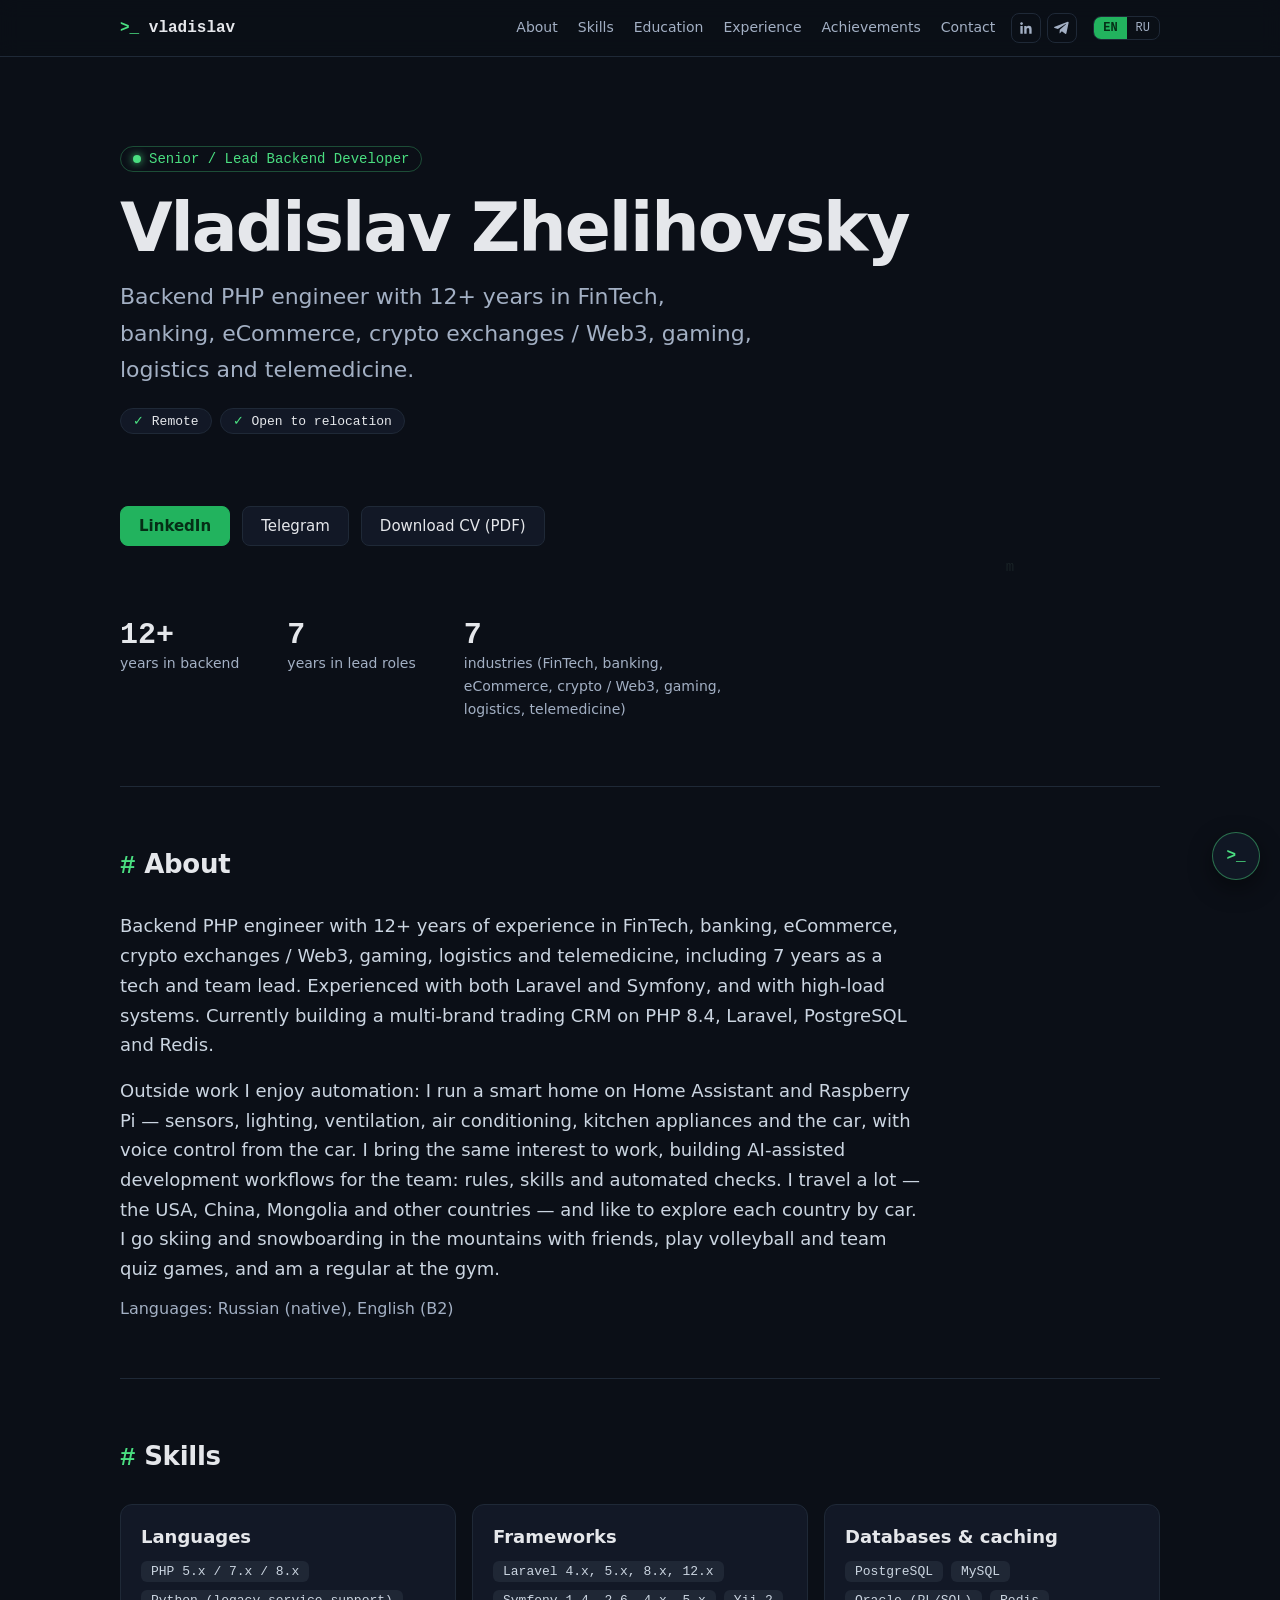
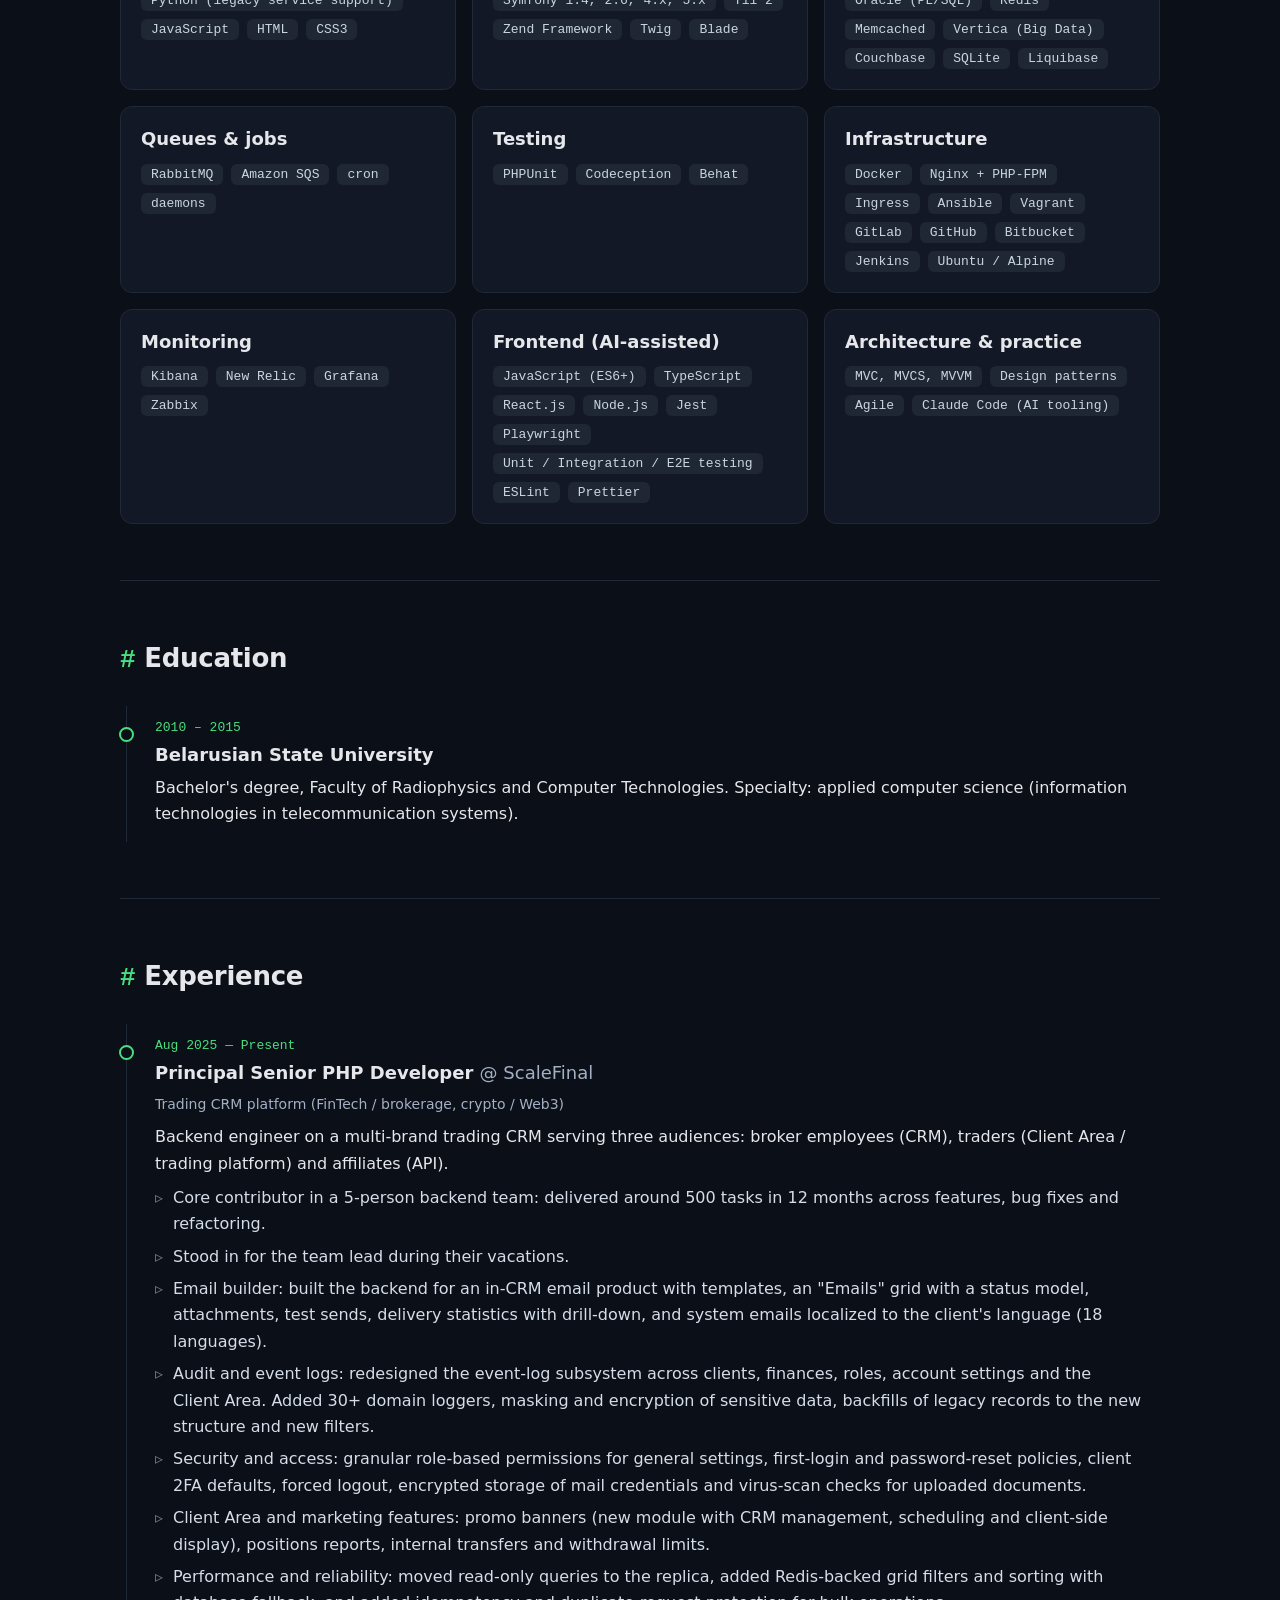
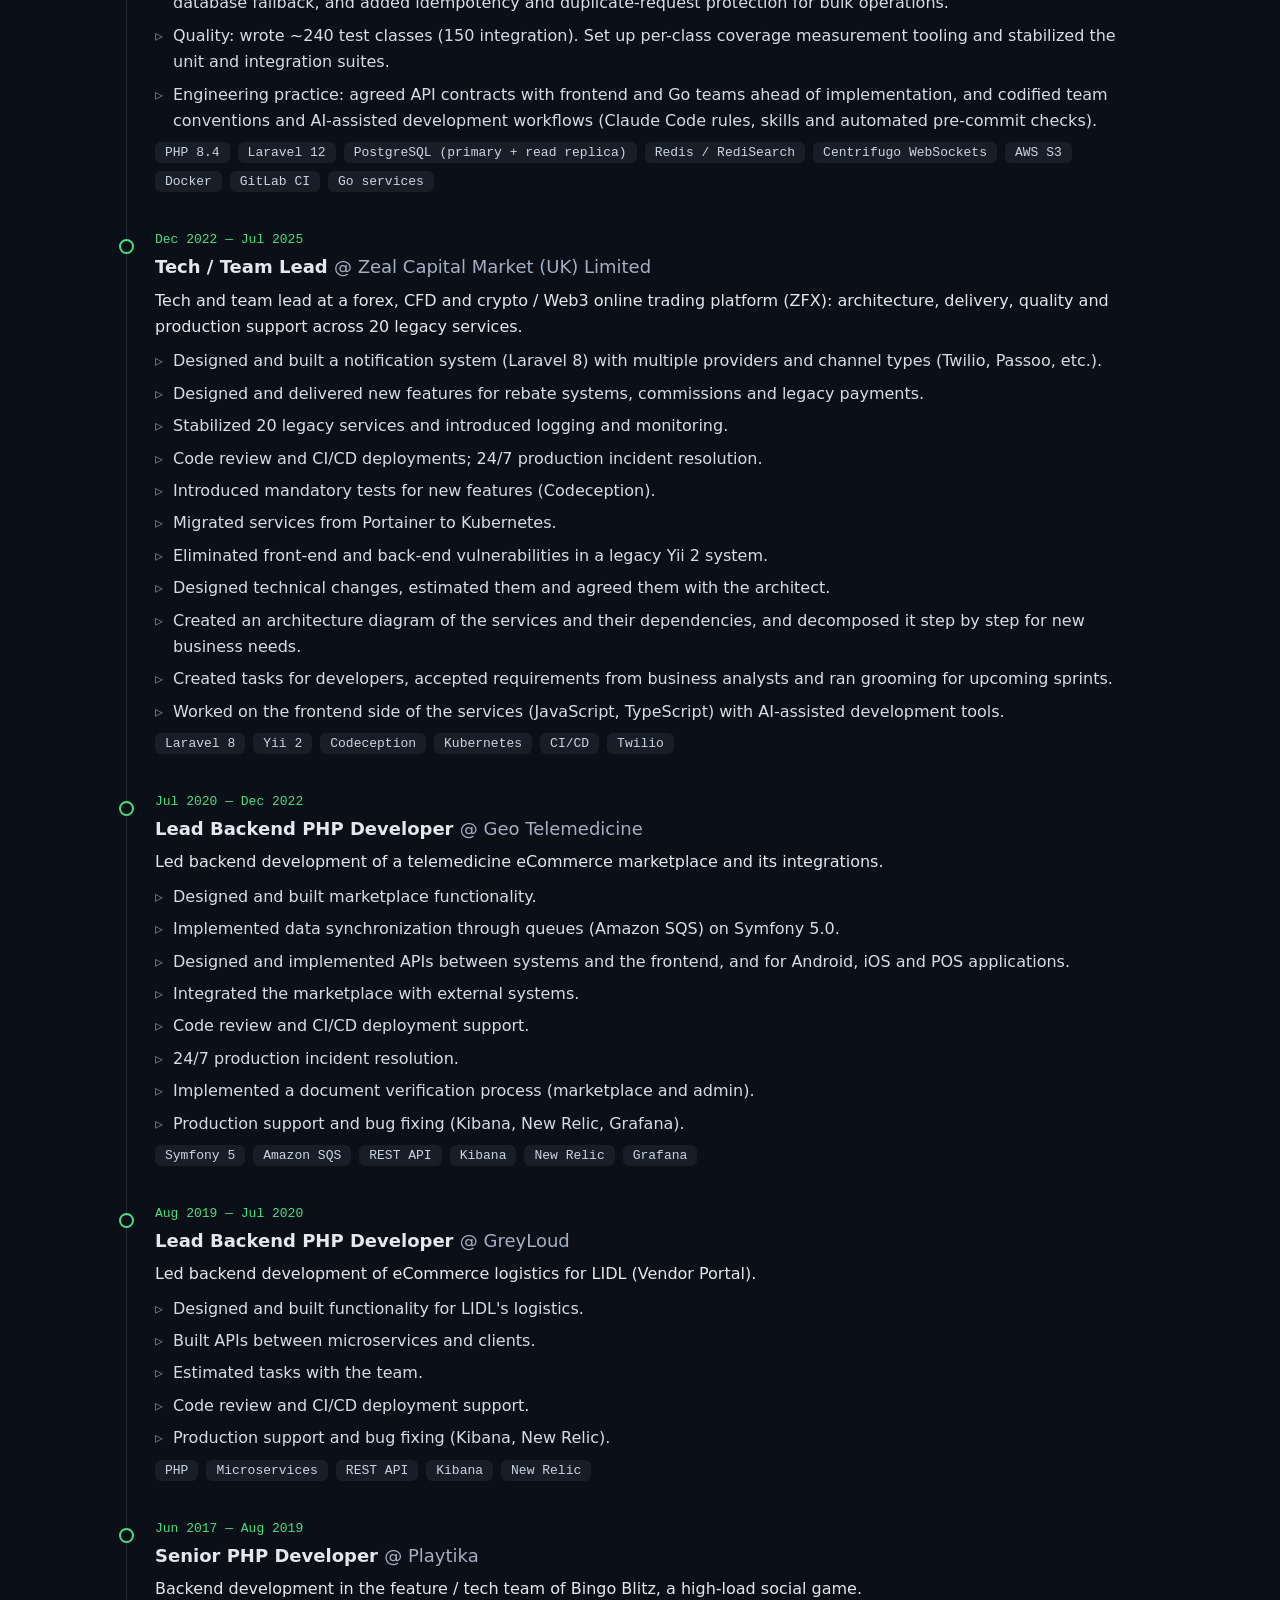
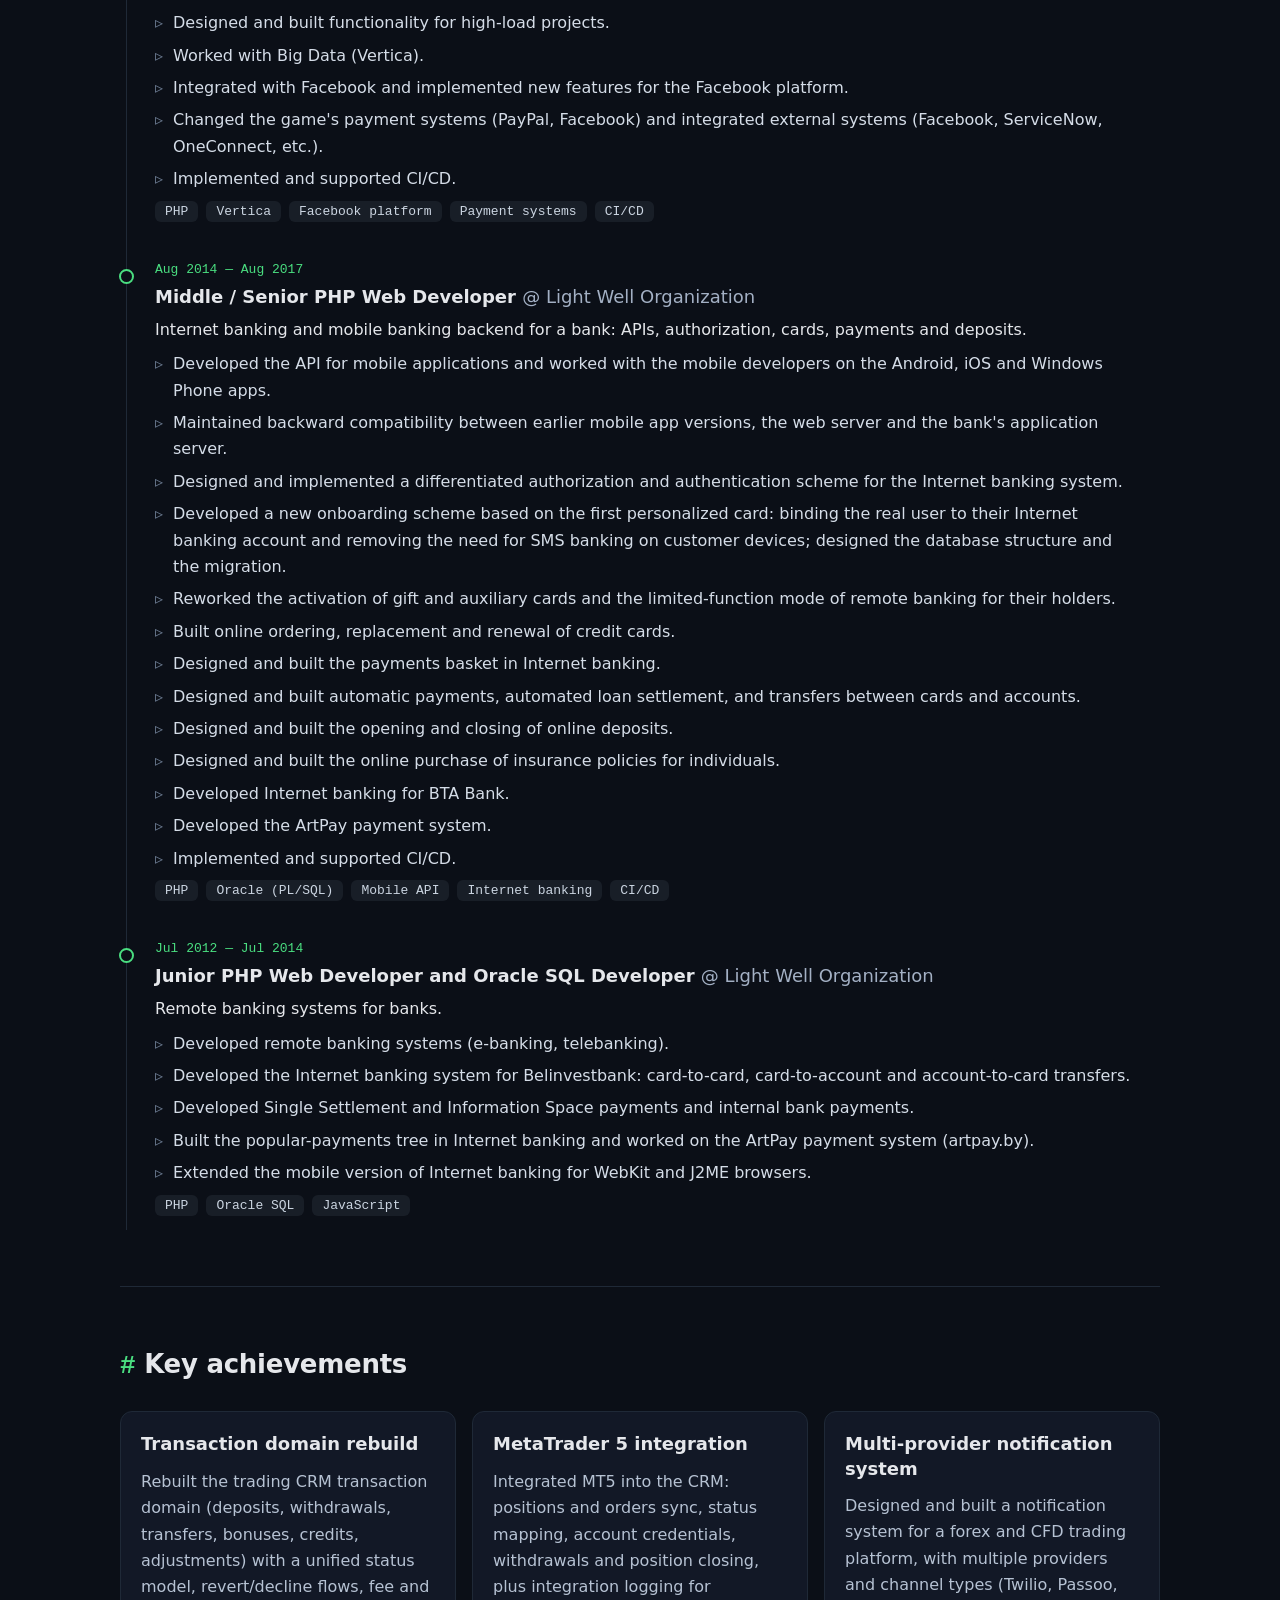
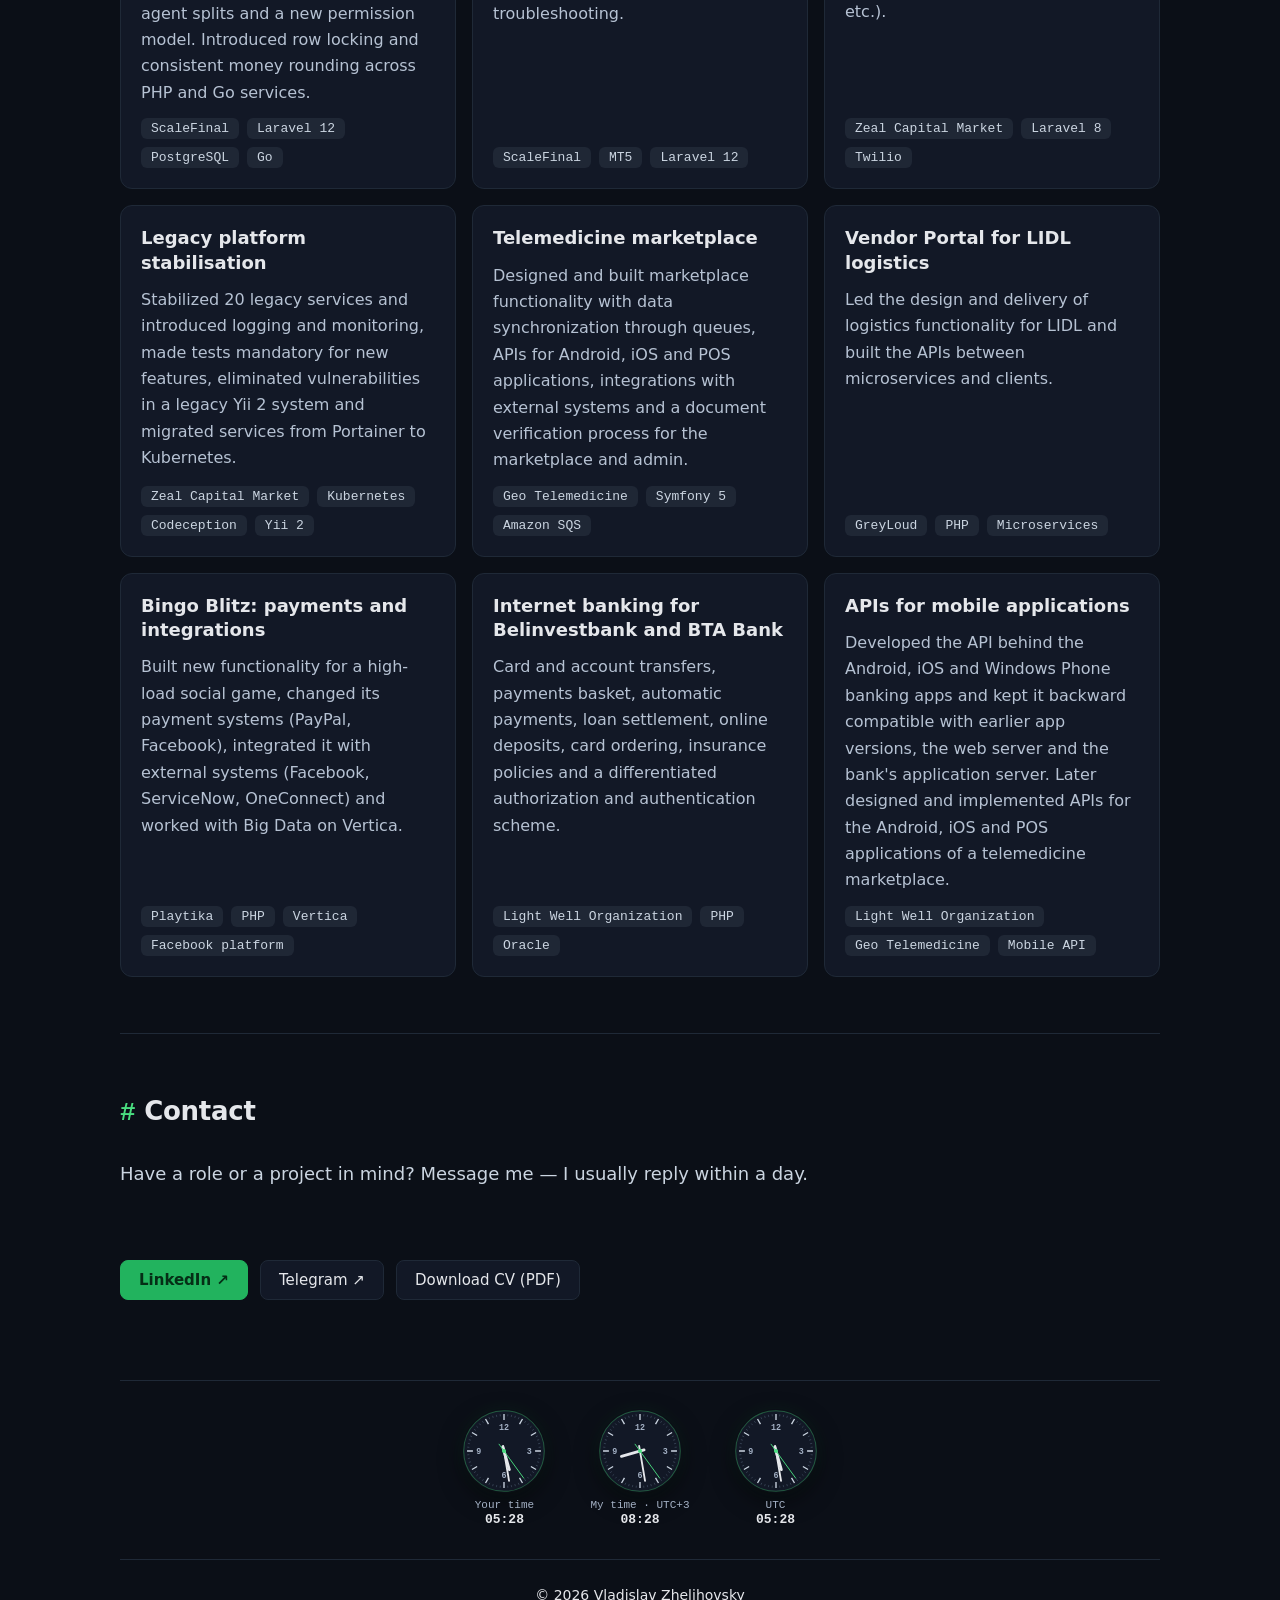
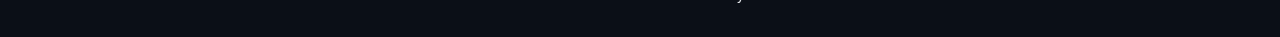
==== commit 773bface: "Update site" ====
--- a/index.html
+++ b/index.html
@@ -1 +1 @@
-<!doctype html><html lang="en"><head><meta charset="UTF-8"><meta name="viewport" content="width=device-width,initial-scale=1"><meta name="description" content="Backend PHP engineer with 10+ years in FinTech, banking, eCommerce, crypto exchanges, gaming, logistics and telemedicine."><meta property="og:type" content="website"><meta property="og:url" content="https://vlad-zhelihovsky.github.io/"><meta property="og:title" content="Vladislav Zhelihovsky — Senior / Lead Backend Developer"><meta property="og:description" content="Backend PHP engineer with 10+ years in FinTech, banking, eCommerce, crypto exchanges, gaming, logistics and telemedicine."><meta property="og:image" content="https://vlad-zhelihovsky.github.io/og.png"><meta property="og:image:width" content="1200"><meta property="og:image:height" content="630"><meta name="twitter:card" content="summary_large_image"><link rel="canonical" href="https://vlad-zhelihovsky.github.io/"><script type="application/ld+json">{"@context":"https://schema.org","@type":"Person","name":"Vladislav Zhelihovsky","jobTitle":"Senior / Lead Backend Developer","description":"Backend PHP engineer with 10+ years of experience in FinTech, banking, eCommerce, crypto exchanges, gaming, logistics and telemedicine, including 7 years as a tech and team lead. Experienced with both Laravel and Symfony, and with high-load systems. Currently building a multi-brand trading CRM on PHP 8.4, Laravel, PostgreSQL and Redis.","url":"https://vlad-zhelihovsky.github.io/","image":"https://vlad-zhelihovsky.github.io/og.png","sameAs":["https://www.linkedin.com/in/vladislav-zhelihovsky-81b3a1a6","https://t.me/powerduals"],"alumniOf":[{"@type":"CollegeOrUniversity","name":"Belarusian State University"}],"knowsLanguage":["Russian","English"],"knowsAbout":["PHP 5.x / 7.x / 8.x","Python (legacy service support)","JavaScript","HTML","CSS3","Laravel 4.x, 5.x, 8.x, 12.x","Symfony 1.4, 2.6, 4.x, 5.x","Yii 2","Zend Framework","Twig","Blade","PostgreSQL","MySQL","Oracle (PL/SQL)","Redis","Memcached","Vertica (Big Data)","Couchbase","SQLite","Liquibase","RabbitMQ","Amazon SQS","cron","daemons","PHPUnit","Codeception","Behat","Docker","Nginx + PHP-FPM","Ingress","Ansible","Vagrant","GitLab","GitHub","Bitbucket","Jenkins","Ubuntu / Alpine","Kibana","New Relic","Grafana","Zabbix","JavaScript (ES6+)","TypeScript","React.js","Node.js","Jest","Playwright","Unit / Integration / E2E testing","ESLint","Prettier","MVC, MVCS, MVVM","Design patterns","Agile","Claude Code (AI tooling)"]}</script><link rel="icon" href="data:image/svg+xml,<svg xmlns='http://www.w3.org/2000/svg' viewBox='0 0 100 100'><rect width='100' height='100' rx='22' fill='%230b0f17'/><text x='50' y='68' font-size='54' text-anchor='middle' fill='%234ade80' font-family='monospace'>&gt;_</text></svg>"><title>Vladislav Zhelihovsky — Senior / Lead Backend Developer</title><script>!function(){var t=document.cookie.match(/(?:^|; )lang=(en|ru)/),a=/\/ru\/?$/.test(location.pathname);!t||"ru"!==t[1]||a?document.addEventListener("click",function(t){var a=t.target.closest&&t.target.closest("a[data-lang]");a&&(document.cookie="lang="+a.getAttribute("data-lang")+"; path=/; max-age=31536000; SameSite=Lax")}):location.replace("ru/"+location.hash)}()</script><link rel="stylesheet" crossorigin href="./assets/index-D0brifMg.css"><link rel="alternate" hreflang="en" href="https://vlad-zhelihovsky.github.io/"><link rel="alternate" hreflang="ru" href="https://vlad-zhelihovsky.github.io/ru/"><link rel="alternate" hreflang="x-default" href="https://vlad-zhelihovsky.github.io/"></head><body><div id="app"><header class="topbar"><div class="container topbar-inner"><a class="logo" href="#top"><span class="prompt">&gt;_</span> vladislav</a><nav><a href="#about">About</a><a href="#skills">Skills</a><a href="#education">Education</a><a href="#experience">Experience</a><a href="#projects">Achievements</a><a href="#contact">Contact</a></nav><div class="social"><a href="https://www.linkedin.com/in/vladislav-zhelihovsky-81b3a1a6" aria-label="LinkedIn" title="LinkedIn" target="_blank" rel="noopener"><svg viewBox="0 0 24 24" aria-hidden="true"><path d="M20.447 20.452h-3.554v-5.569c0-1.328-.027-3.037-1.852-3.037-1.853 0-2.136 1.445-2.136 2.939v5.667H9.351V9h3.414v1.561h.046c.477-.9 1.637-1.85 3.37-1.85 3.601 0 4.267 2.37 4.267 5.455v6.286zM5.337 7.433c-1.144 0-2.063-.926-2.063-2.065 0-1.138.92-2.063 2.063-2.063 1.14 0 2.064.925 2.064 2.063 0 1.139-.925 2.065-2.064 2.065zm1.782 13.019H3.555V9h3.564v11.452z"></path></svg></a><a href="https://t.me/powerduals" aria-label="Telegram" title="Telegram" target="_blank" rel="noopener"><svg viewBox="0 0 24 24" aria-hidden="true"><path d="M21.94 4.3 18.6 19.9c-.25 1.1-.9 1.37-1.82.85l-5.03-3.7-2.43 2.33c-.27.27-.5.5-1.01.5l.36-5.12 9.32-8.42c.4-.36-.09-.56-.63-.2L5.85 13.4.9 11.85c-1.08-.34-1.1-1.08.22-1.6L20.5 2.8c.9-.33 1.68.2 1.44 1.5Z"></path></svg></a></div><div class="lang" role="group" aria-label="Language"><a href="./" data-lang="en" hreflang="en" class="active" aria-current="true">EN</a><a href="./ru/" data-lang="ru" hreflang="ru" class="">RU</a></div></div></header><main id="top" class="container"><section class="hero"><p class="eyebrow"><span class="dot"></span> Senior / Lead Backend Developer</p><h1>Vladislav Zhelihovsky</h1><p class="tagline">Backend PHP engineer with 10+ years in FinTech, banking, eCommerce, crypto exchanges, gaming, logistics and telemedicine.</p><ul class="open-to" aria-label="Looking for"><li>Remote</li><li>Open to relocation</li></ul><div class="hero-actions"><a class="primary btn" href="https://www.linkedin.com/in/vladislav-zhelihovsky-81b3a1a6" target="_blank" rel="noopener">LinkedIn</a><a class="btn" href="https://t.me/powerduals" target="_blank" rel="noopener">Telegram</a><a class="btn" href="./Vladislav_Zhelihovsky_CV.pdf" download>Download CV (PDF)</a></div><dl class="stats"><div><dt>10+</dt><dd>years in backend</dd></div><div><dt>7</dt><dd>years in lead roles</dd></div><div><dt>7</dt><dd>industries (FinTech, banking, eCommerce, crypto, gaming, logistics, telemedicine)</dd></div></dl></section><section id="about"><h2><span class="hash">#</span> About</h2><p class="lead">Backend PHP engineer with 10+ years of experience in FinTech, banking, eCommerce, crypto exchanges, gaming, logistics and telemedicine, including 7 years as a tech and team lead. Experienced with both Laravel and Symfony, and with high-load systems. Currently building a multi-brand trading CRM on PHP 8.4, Laravel, PostgreSQL and Redis.</p><p class="lead">Outside work I enjoy automation: I run a smart home on Home Assistant and Raspberry Pi — sensors, lighting, ventilation, air conditioning, kitchen appliances and the car, with voice control from the car. I bring the same interest to work, building AI-assisted development workflows for the team: rules, skills and automated checks. I travel a lot — the USA, China, Mongolia and other countries — and like to explore each country by car. I go skiing and snowboarding in the mountains with friends, play volleyball and team quiz games, and am a regular at the gym.</p><p class="muted">Languages: Russian (native), English (B2)</p></section><section id="skills"><h2><span class="hash">#</span> Skills</h2><div class="grid skills"><article class="card"><h3>Languages</h3><ul class="tags"><li>PHP 5.x / 7.x / 8.x</li><li>Python (legacy service support)</li><li>JavaScript</li><li>HTML</li><li>CSS3</li></ul></article><article class="card"><h3>Frameworks</h3><ul class="tags"><li>Laravel 4.x, 5.x, 8.x, 12.x</li><li>Symfony 1.4, 2.6, 4.x, 5.x</li><li>Yii 2</li><li>Zend Framework</li><li>Twig</li><li>Blade</li></ul></article><article class="card"><h3>Databases &amp; caching</h3><ul class="tags"><li>PostgreSQL</li><li>MySQL</li><li>Oracle (PL/SQL)</li><li>Redis</li><li>Memcached</li><li>Vertica (Big Data)</li><li>Couchbase</li><li>SQLite</li><li>Liquibase</li></ul></article><article class="card"><h3>Queues &amp; jobs</h3><ul class="tags"><li>RabbitMQ</li><li>Amazon SQS</li><li>cron</li><li>daemons</li></ul></article><article class="card"><h3>Testing</h3><ul class="tags"><li>PHPUnit</li><li>Codeception</li><li>Behat</li></ul></article><article class="card"><h3>Infrastructure</h3><ul class="tags"><li>Docker</li><li>Nginx + PHP-FPM</li><li>Ingress</li><li>Ansible</li><li>Vagrant</li><li>GitLab</li><li>GitHub</li><li>Bitbucket</li><li>Jenkins</li><li>Ubuntu / Alpine</li></ul></article><article class="card"><h3>Monitoring</h3><ul class="tags"><li>Kibana</li><li>New Relic</li><li>Grafana</li><li>Zabbix</li></ul></article><article class="card"><h3>Frontend (AI-assisted)</h3><ul class="tags"><li>JavaScript (ES6+)</li><li>TypeScript</li><li>React.js</li><li>Node.js</li><li>Jest</li><li>Playwright</li><li>Unit / Integration / E2E testing</li><li>ESLint</li><li>Prettier</li></ul></article><article class="card"><h3>Architecture &amp; practice</h3><ul class="tags"><li>MVC, MVCS, MVVM</li><li>Design patterns</li><li>Agile</li><li>Claude Code (AI tooling)</li></ul></article></div></section><section id="education"><h2><span class="hash">#</span> Education</h2><ol class="timeline"><li><p class="period">2010 – 2015</p><h3>Belarusian State University</h3><p>Bachelor&#39;s degree, Faculty of Radiophysics and Computer Technologies. Specialty: applied computer science (information technologies in telecommunication systems).</p></li></ol></section><section id="experience"><h2><span class="hash">#</span> Experience</h2><ol class="timeline"><li><p class="period">Aug 2025 — Present</p><h3>Principal Senior PHP Developer <span class="at">@ ScaleFinal</span></h3><p class="muted small">Trading CRM platform (FinTech / brokerage, crypto)</p><p>Backend engineer on a multi-brand trading CRM serving three audiences: broker employees (CRM), traders (Client Area / trading platform) and affiliates (API).</p><ul class="highlights"><li>Core contributor in a 5-person backend team: delivered around 500 tasks in 12 months across features, bug fixes and refactoring.</li><li>Stood in for the team lead during their vacations.</li><li>Email builder: built the backend for an in-CRM email product with templates, an &quot;Emails&quot; grid with a status model, attachments, test sends, delivery statistics with drill-down, and system emails localized to the client&#39;s language (18 languages).</li><li>Audit and event logs: redesigned the event-log subsystem across clients, finances, roles, account settings and the Client Area. Added 30+ domain loggers, masking and encryption of sensitive data, backfills of legacy records to the new structure and new filters.</li><li>Security and access: granular role-based permissions for general settings, first-login and password-reset policies, client 2FA defaults, forced logout, encrypted storage of mail credentials and virus-scan checks for uploaded documents.</li><li>Client Area and marketing features: promo banners (new module with CRM management, scheduling and client-side display), positions reports, internal transfers and withdrawal limits.</li><li>Performance and reliability: moved read-only queries to the replica, added Redis-backed grid filters and sorting with database fallback, and added idempotency and duplicate-request protection for bulk operations.</li><li>Quality: wrote ~240 test classes (150 integration). Set up per-class coverage measurement tooling and stabilized the unit and integration suites.</li><li>Engineering practice: agreed API contracts with frontend and Go teams ahead of implementation, and codified team conventions and AI-assisted development workflows (Claude Code rules, skills and automated pre-commit checks).</li></ul><ul class="tags"><li>PHP 8.4</li><li>Laravel 12</li><li>PostgreSQL (primary + read replica)</li><li>Redis / RediSearch</li><li>Centrifugo WebSockets</li><li>AWS S3</li><li>Docker</li><li>GitLab CI</li><li>Go services</li></ul></li><li><p class="period">Dec 2022 — Jul 2025</p><h3>Tech / Team Lead <span class="at">@ Zeal Capital Market (UK) Limited</span></h3><p>Tech and team lead at a forex, CFD and crypto online trading platform (ZFX): architecture, delivery, quality and production support across 20 legacy services.</p><ul class="highlights"><li>Designed and built a notification system (Laravel 8) with multiple providers and channel types (Twilio, Passoo, etc.).</li><li>Designed and delivered new features for rebate systems, commissions and legacy payments.</li><li>Stabilized 20 legacy services and introduced logging and monitoring.</li><li>Code review and CI/CD deployments; 24/7 production incident resolution.</li><li>Introduced mandatory tests for new features (Codeception).</li><li>Migrated services from Portainer to Kubernetes.</li><li>Eliminated front-end and back-end vulnerabilities in a legacy Yii 2 system.</li><li>Designed technical changes, estimated them and agreed them with the architect.</li><li>Created an architecture diagram of the services and their dependencies, and decomposed it step by step for new business needs.</li><li>Created tasks for developers, accepted requirements from business analysts and ran grooming for upcoming sprints.</li><li>Worked on the frontend side of the services (JavaScript, TypeScript) with AI-assisted development tools.</li></ul><ul class="tags"><li>Laravel 8</li><li>Yii 2</li><li>Codeception</li><li>Kubernetes</li><li>CI/CD</li><li>Twilio</li></ul></li><li><p class="period">Jul 2020 — Dec 2022</p><h3>Lead Backend PHP Developer <span class="at">@ Geo Telemedicine</span></h3><p>Led backend development of a telemedicine eCommerce marketplace and its integrations.</p><ul class="highlights"><li>Designed and built marketplace functionality.</li><li>Implemented data synchronization through queues (Amazon SQS) on Symfony 5.0.</li><li>Designed and implemented APIs between systems and the frontend, and for Android, iOS and POS applications.</li><li>Integrated the marketplace with external systems.</li><li>Code review and CI/CD deployment support.</li><li>24/7 production incident resolution.</li><li>Implemented a document verification process (marketplace and admin).</li><li>Production support and bug fixing (Kibana, New Relic, Grafana).</li></ul><ul class="tags"><li>Symfony 5</li><li>Amazon SQS</li><li>REST API</li><li>Kibana</li><li>New Relic</li><li>Grafana</li></ul></li><li><p class="period">Aug 2019 — Jul 2020</p><h3>Lead Backend PHP Developer <span class="at">@ GreyLoud</span></h3><p>Led backend development of eCommerce logistics for LIDL (Vendor Portal).</p><ul class="highlights"><li>Designed and built functionality for LIDL&#39;s logistics.</li><li>Built APIs between microservices and clients.</li><li>Estimated tasks with the team.</li><li>Code review and CI/CD deployment support.</li><li>Production support and bug fixing (Kibana, New Relic).</li></ul><ul class="tags"><li>PHP</li><li>Microservices</li><li>REST API</li><li>Kibana</li><li>New Relic</li></ul></li><li><p class="period">Jun 2017 — Aug 2019</p><h3>Senior PHP Developer <span class="at">@ Playtika</span></h3><p>Backend development in the feature / tech team of Bingo Blitz, a high-load social game.</p><ul class="highlights"><li>Designed and built functionality for high-load projects.</li><li>Worked with Big Data (Vertica).</li><li>Integrated with Facebook and implemented new features for the Facebook platform.</li><li>Changed the game&#39;s payment systems (PayPal, Facebook) and integrated external systems (Facebook, ServiceNow, OneConnect, etc.).</li><li>Implemented and supported CI/CD.</li></ul><ul class="tags"><li>PHP</li><li>Vertica</li><li>Facebook platform</li><li>Payment systems</li><li>CI/CD</li></ul></li><li><p class="period">Aug 2014 — Aug 2017</p><h3>Middle / Senior PHP Web Developer <span class="at">@ Light Well Organization</span></h3><p>Internet banking and mobile banking backend for a bank: APIs, authorization, cards, payments and deposits.</p><ul class="highlights"><li>Developed the API for mobile applications and worked with the mobile developers on the Android, iOS and Windows Phone apps.</li><li>Maintained backward compatibility between earlier mobile app versions, the web server and the bank&#39;s application server.</li><li>Designed and implemented a differentiated authorization and authentication scheme for the Internet banking system.</li><li>Developed a new onboarding scheme based on the first personalized card: binding the real user to their Internet banking account and removing the need for SMS banking on customer devices; designed the database structure and the migration.</li><li>Reworked the activation of gift and auxiliary cards and the limited-function mode of remote banking for their holders.</li><li>Built online ordering, replacement and renewal of credit cards.</li><li>Designed and built the payments basket in Internet banking.</li><li>Designed and built automatic payments, automated loan settlement, and transfers between cards and accounts.</li><li>Designed and built the opening and closing of online deposits.</li><li>Designed and built the online purchase of insurance policies for individuals.</li><li>Developed Internet banking for BTA Bank.</li><li>Developed the ArtPay payment system.</li><li>Implemented and supported CI/CD.</li></ul><ul class="tags"><li>PHP</li><li>Oracle (PL/SQL)</li><li>Mobile API</li><li>Internet banking</li><li>CI/CD</li></ul></li><li><p class="period">Jul 2012 — Jul 2014</p><h3>Junior PHP Web Developer and Oracle SQL Developer <span class="at">@ Light Well Organization</span></h3><p>Remote banking systems for banks.</p><ul class="highlights"><li>Developed remote banking systems (e-banking, telebanking).</li><li>Developed the Internet banking system for Belinvestbank: card-to-card, card-to-account and account-to-card transfers.</li><li>Developed Single Settlement and Information Space payments and internal bank payments.</li><li>Built the popular-payments tree in Internet banking and worked on the ArtPay payment system (artpay.by).</li><li>Extended the mobile version of Internet banking for WebKit and J2ME browsers.</li></ul><ul class="tags"><li>PHP</li><li>Oracle SQL</li><li>JavaScript</li></ul></li></ol></section><section id="projects"><h2><span class="hash">#</span> Key achievements</h2><div class="grid"><article class="card"><h3>Transaction domain rebuild</h3><p>Rebuilt the trading CRM transaction domain (deposits, withdrawals, transfers, bonuses, credits, adjustments) with a unified status model, revert/decline flows, fee and agent splits and a new permission model. Introduced row locking and consistent money rounding across PHP and Go services.</p><ul class="tags"><li>ScaleFinal</li><li>Laravel 12</li><li>PostgreSQL</li><li>Go</li></ul></article><article class="card"><h3>MetaTrader 5 integration</h3><p>Integrated MT5 into the CRM: positions and orders sync, status mapping, account credentials, withdrawals and position closing, plus integration logging for troubleshooting.</p><ul class="tags"><li>ScaleFinal</li><li>MT5</li><li>Laravel 12</li></ul></article><article class="card"><h3>Multi-provider notification system</h3><p>Designed and built a notification system for a forex and CFD trading platform, with multiple providers and channel types (Twilio, Passoo, etc.).</p><ul class="tags"><li>Zeal Capital Market</li><li>Laravel 8</li><li>Twilio</li></ul></article><article class="card"><h3>Legacy platform stabilisation</h3><p>Stabilized 20 legacy services and introduced logging and monitoring, made tests mandatory for new features, eliminated vulnerabilities in a legacy Yii 2 system and migrated services from Portainer to Kubernetes.</p><ul class="tags"><li>Zeal Capital Market</li><li>Kubernetes</li><li>Codeception</li><li>Yii 2</li></ul></article><article class="card"><h3>Telemedicine marketplace</h3><p>Designed and built marketplace functionality with data synchronization through queues, APIs for Android, iOS and POS applications, integrations with external systems and a document verification process for the marketplace and admin.</p><ul class="tags"><li>Geo Telemedicine</li><li>Symfony 5</li><li>Amazon SQS</li></ul></article><article class="card"><h3>Vendor Portal for LIDL logistics</h3><p>Led the design and delivery of logistics functionality for LIDL and built the APIs between microservices and clients.</p><ul class="tags"><li>GreyLoud</li><li>PHP</li><li>Microservices</li></ul></article><article class="card"><h3>Bingo Blitz: payments and integrations</h3><p>Built new functionality for a high-load social game, changed its payment systems (PayPal, Facebook), integrated it with external systems (Facebook, ServiceNow, OneConnect) and worked with Big Data on Vertica.</p><ul class="tags"><li>Playtika</li><li>PHP</li><li>Vertica</li><li>Facebook platform</li></ul></article><article class="card"><h3>Internet banking for Belinvestbank and BTA Bank</h3><p>Card and account transfers, payments basket, automatic payments, loan settlement, online deposits, card ordering, insurance policies and a differentiated authorization and authentication scheme.</p><ul class="tags"><li>Light Well Organization</li><li>PHP</li><li>Oracle</li></ul></article><article class="card"><h3>APIs for mobile applications</h3><p>Developed the API behind the Android, iOS and Windows Phone banking apps and kept it backward compatible with earlier app versions, the web server and the bank&#39;s application server. Later designed and implemented APIs for the Android, iOS and POS applications of a telemedicine marketplace.</p><ul class="tags"><li>Light Well Organization</li><li>Geo Telemedicine</li><li>Mobile API</li></ul></article></div></section><section id="contact"><h2><span class="hash">#</span> Contact</h2><p class="lead">Have a role or a project in mind? Message me — I usually reply within a day.</p><div class="hero-actions"><a class="primary btn" href="https://www.linkedin.com/in/vladislav-zhelihovsky-81b3a1a6" target="_blank" rel="noopener">LinkedIn ↗ </a><a class="btn" href="https://t.me/powerduals" target="_blank" rel="noopener">Telegram ↗ </a><a class="btn" href="./Vladislav_Zhelihovsky_CV.pdf" download>Download CV (PDF)</a></div></section></main><footer class="container footer"><span>© <span data-year>2026</span> Vladislav Zhelihovsky</span></footer></div><script>document.querySelectorAll("[data-year]").forEach(function(e){e.textContent=(new Date).getFullYear()})</script><script defer="defer" src="./trail.js?v=12"></script><script defer="defer" src="./nav.js?v=3"></script><script defer="defer" src="./matrix.js?v=2"></script><script defer="defer" src="./touch.js?v=2"></script><script defer="defer" src="./clocks.js?v=2"></script><script defer="defer" src="./portal.js?v=3"></script><script defer="defer" src="./weather.js?v=3"></script><script defer="defer" src="./terminal.js?v=4"></script></body></html>+<!doctype html><html lang="en"><head><meta charset="UTF-8"><meta name="viewport" content="width=device-width,initial-scale=1"><meta name="description" content="Backend PHP engineer with 12+ years in FinTech, banking, eCommerce, crypto exchanges / Web3, gaming, logistics and telemedicine."><meta property="og:type" content="website"><meta property="og:url" content="https://vlad-zhelihovsky.github.io/"><meta property="og:title" content="Vladislav Zhelihovsky — Senior / Lead Backend Developer"><meta property="og:description" content="Backend PHP engineer with 12+ years in FinTech, banking, eCommerce, crypto exchanges / Web3, gaming, logistics and telemedicine."><meta property="og:image" content="https://vlad-zhelihovsky.github.io/og.png"><meta property="og:image:width" content="1200"><meta property="og:image:height" content="630"><meta name="twitter:card" content="summary_large_image"><link rel="canonical" href="https://vlad-zhelihovsky.github.io/"><script type="application/ld+json">{"@context":"https://schema.org","@type":"Person","name":"Vladislav Zhelihovsky","jobTitle":"Senior / Lead Backend Developer","description":"Backend PHP engineer with 12+ years of experience in FinTech, banking, eCommerce, crypto exchanges / Web3, gaming, logistics and telemedicine, including 7 years as a tech and team lead. Experienced with both Laravel and Symfony, and with high-load systems. Currently building a multi-brand trading CRM on PHP 8.4, Laravel, PostgreSQL and Redis.","url":"https://vlad-zhelihovsky.github.io/","image":"https://vlad-zhelihovsky.github.io/og.png","sameAs":["https://www.linkedin.com/in/vladislav-zhelihovsky-81b3a1a6","https://t.me/powerduals"],"alumniOf":[{"@type":"CollegeOrUniversity","name":"Belarusian State University"}],"knowsLanguage":["Russian","English"],"knowsAbout":["PHP 5.x / 7.x / 8.x","Python (legacy service support)","JavaScript","HTML","CSS3","Laravel 4.x, 5.x, 8.x, 12.x","Symfony 1.4, 2.6, 4.x, 5.x","Yii 2","Zend Framework","Twig","Blade","PostgreSQL","MySQL","Oracle (PL/SQL)","Redis","Memcached","Vertica (Big Data)","Couchbase","SQLite","Liquibase","RabbitMQ","Amazon SQS","cron","daemons","PHPUnit","Codeception","Behat","Docker","Nginx + PHP-FPM","Ingress","Ansible","Vagrant","GitLab","GitHub","Bitbucket","Jenkins","Ubuntu / Alpine","Kibana","New Relic","Grafana","Zabbix","JavaScript (ES6+)","TypeScript","React.js","Node.js","Jest","Playwright","Unit / Integration / E2E testing","ESLint","Prettier","MVC, MVCS, MVVM","Design patterns","Agile","Claude Code (AI tooling)"]}</script><link rel="icon" href="data:image/svg+xml,<svg xmlns='http://www.w3.org/2000/svg' viewBox='0 0 100 100'><rect width='100' height='100' rx='22' fill='%230b0f17'/><text x='50' y='68' font-size='54' text-anchor='middle' fill='%234ade80' font-family='monospace'>&gt;_</text></svg>"><title>Vladislav Zhelihovsky — Senior / Lead Backend Developer</title><script>!function(){var t=document.cookie.match(/(?:^|; )lang=(en|ru)/),a=/\/ru\/?$/.test(location.pathname);!t||"ru"!==t[1]||a?document.addEventListener("click",function(t){var a=t.target.closest&&t.target.closest("a[data-lang]");a&&(document.cookie="lang="+a.getAttribute("data-lang")+"; path=/; max-age=31536000; SameSite=Lax")}):location.replace("ru/"+location.hash)}()</script><link rel="stylesheet" crossorigin href="./assets/index-D0brifMg.css"><link rel="alternate" hreflang="en" href="https://vlad-zhelihovsky.github.io/"><link rel="alternate" hreflang="ru" href="https://vlad-zhelihovsky.github.io/ru/"><link rel="alternate" hreflang="x-default" href="https://vlad-zhelihovsky.github.io/"></head><body><div id="app"><header class="topbar"><div class="container topbar-inner"><a class="logo" href="#top"><span class="prompt">&gt;_</span> vladislav</a><nav><a href="#about">About</a><a href="#skills">Skills</a><a href="#education">Education</a><a href="#experience">Experience</a><a href="#projects">Achievements</a><a href="#contact">Contact</a></nav><div class="social"><a href="https://www.linkedin.com/in/vladislav-zhelihovsky-81b3a1a6" aria-label="LinkedIn" title="LinkedIn" target="_blank" rel="noopener"><svg viewBox="0 0 24 24" aria-hidden="true"><path d="M20.447 20.452h-3.554v-5.569c0-1.328-.027-3.037-1.852-3.037-1.853 0-2.136 1.445-2.136 2.939v5.667H9.351V9h3.414v1.561h.046c.477-.9 1.637-1.85 3.37-1.85 3.601 0 4.267 2.37 4.267 5.455v6.286zM5.337 7.433c-1.144 0-2.063-.926-2.063-2.065 0-1.138.92-2.063 2.063-2.063 1.14 0 2.064.925 2.064 2.063 0 1.139-.925 2.065-2.064 2.065zm1.782 13.019H3.555V9h3.564v11.452z"></path></svg></a><a href="https://t.me/powerduals" aria-label="Telegram" title="Telegram" target="_blank" rel="noopener"><svg viewBox="0 0 24 24" aria-hidden="true"><path d="M21.94 4.3 18.6 19.9c-.25 1.1-.9 1.37-1.82.85l-5.03-3.7-2.43 2.33c-.27.27-.5.5-1.01.5l.36-5.12 9.32-8.42c.4-.36-.09-.56-.63-.2L5.85 13.4.9 11.85c-1.08-.34-1.1-1.08.22-1.6L20.5 2.8c.9-.33 1.68.2 1.44 1.5Z"></path></svg></a></div><div class="lang" role="group" aria-label="Language"><a href="./" data-lang="en" hreflang="en" class="active" aria-current="true">EN</a><a href="./ru/" data-lang="ru" hreflang="ru" class="">RU</a></div></div></header><main id="top" class="container"><section class="hero"><p class="eyebrow"><span class="dot"></span> Senior / Lead Backend Developer</p><h1>Vladislav Zhelihovsky</h1><p class="tagline">Backend PHP engineer with 12+ years in FinTech, banking, eCommerce, crypto exchanges / Web3, gaming, logistics and telemedicine.</p><ul class="open-to" aria-label="Looking for"><li>Remote</li><li>Open to relocation</li></ul><div class="hero-actions"><a class="primary btn" href="https://www.linkedin.com/in/vladislav-zhelihovsky-81b3a1a6" target="_blank" rel="noopener">LinkedIn</a><a class="btn" href="https://t.me/powerduals" target="_blank" rel="noopener">Telegram</a><a class="btn" href="./Vladislav_Zhelihovsky_CV.pdf" download>Download CV (PDF)</a></div><dl class="stats"><div><dt>12+</dt><dd>years in backend</dd></div><div><dt>7</dt><dd>years in lead roles</dd></div><div><dt>7</dt><dd>industries (FinTech, banking, eCommerce, crypto / Web3, gaming, logistics, telemedicine)</dd></div></dl></section><section id="about"><h2><span class="hash">#</span> About</h2><p class="lead">Backend PHP engineer with 12+ years of experience in FinTech, banking, eCommerce, crypto exchanges / Web3, gaming, logistics and telemedicine, including 7 years as a tech and team lead. Experienced with both Laravel and Symfony, and with high-load systems. Currently building a multi-brand trading CRM on PHP 8.4, Laravel, PostgreSQL and Redis.</p><p class="lead">Outside work I enjoy automation: I run a smart home on Home Assistant and Raspberry Pi — sensors, lighting, ventilation, air conditioning, kitchen appliances and the car, with voice control from the car. I bring the same interest to work, building AI-assisted development workflows for the team: rules, skills and automated checks. I travel a lot — the USA, China, Mongolia and other countries — and like to explore each country by car. I go skiing and snowboarding in the mountains with friends, play volleyball and team quiz games, and am a regular at the gym.</p><p class="muted">Languages: Russian (native), English (B2)</p></section><section id="skills"><h2><span class="hash">#</span> Skills</h2><div class="grid skills"><article class="card"><h3>Languages</h3><ul class="tags"><li>PHP 5.x / 7.x / 8.x</li><li>Python (legacy service support)</li><li>JavaScript</li><li>HTML</li><li>CSS3</li></ul></article><article class="card"><h3>Frameworks</h3><ul class="tags"><li>Laravel 4.x, 5.x, 8.x, 12.x</li><li>Symfony 1.4, 2.6, 4.x, 5.x</li><li>Yii 2</li><li>Zend Framework</li><li>Twig</li><li>Blade</li></ul></article><article class="card"><h3>Databases &amp; caching</h3><ul class="tags"><li>PostgreSQL</li><li>MySQL</li><li>Oracle (PL/SQL)</li><li>Redis</li><li>Memcached</li><li>Vertica (Big Data)</li><li>Couchbase</li><li>SQLite</li><li>Liquibase</li></ul></article><article class="card"><h3>Queues &amp; jobs</h3><ul class="tags"><li>RabbitMQ</li><li>Amazon SQS</li><li>cron</li><li>daemons</li></ul></article><article class="card"><h3>Testing</h3><ul class="tags"><li>PHPUnit</li><li>Codeception</li><li>Behat</li></ul></article><article class="card"><h3>Infrastructure</h3><ul class="tags"><li>Docker</li><li>Nginx + PHP-FPM</li><li>Ingress</li><li>Ansible</li><li>Vagrant</li><li>GitLab</li><li>GitHub</li><li>Bitbucket</li><li>Jenkins</li><li>Ubuntu / Alpine</li></ul></article><article class="card"><h3>Monitoring</h3><ul class="tags"><li>Kibana</li><li>New Relic</li><li>Grafana</li><li>Zabbix</li></ul></article><article class="card"><h3>Frontend (AI-assisted)</h3><ul class="tags"><li>JavaScript (ES6+)</li><li>TypeScript</li><li>React.js</li><li>Node.js</li><li>Jest</li><li>Playwright</li><li>Unit / Integration / E2E testing</li><li>ESLint</li><li>Prettier</li></ul></article><article class="card"><h3>Architecture &amp; practice</h3><ul class="tags"><li>MVC, MVCS, MVVM</li><li>Design patterns</li><li>Agile</li><li>Claude Code (AI tooling)</li></ul></article></div></section><section id="education"><h2><span class="hash">#</span> Education</h2><ol class="timeline"><li><p class="period">2010 – 2015</p><h3>Belarusian State University</h3><p>Bachelor&#39;s degree, Faculty of Radiophysics and Computer Technologies. Specialty: applied computer science (information technologies in telecommunication systems).</p></li></ol></section><section id="experience"><h2><span class="hash">#</span> Experience</h2><ol class="timeline"><li><p class="period">Aug 2025 — Present</p><h3>Principal Senior PHP Developer <span class="at">@ ScaleFinal</span></h3><p class="muted small">Trading CRM platform (FinTech / brokerage, crypto / Web3)</p><p>Backend engineer on a multi-brand trading CRM serving three audiences: broker employees (CRM), traders (Client Area / trading platform) and affiliates (API).</p><ul class="highlights"><li>Core contributor in a 5-person backend team: delivered around 500 tasks in 12 months across features, bug fixes and refactoring.</li><li>Stood in for the team lead during their vacations.</li><li>Email builder: built the backend for an in-CRM email product with templates, an &quot;Emails&quot; grid with a status model, attachments, test sends, delivery statistics with drill-down, and system emails localized to the client&#39;s language (18 languages).</li><li>Audit and event logs: redesigned the event-log subsystem across clients, finances, roles, account settings and the Client Area. Added 30+ domain loggers, masking and encryption of sensitive data, backfills of legacy records to the new structure and new filters.</li><li>Security and access: granular role-based permissions for general settings, first-login and password-reset policies, client 2FA defaults, forced logout, encrypted storage of mail credentials and virus-scan checks for uploaded documents.</li><li>Client Area and marketing features: promo banners (new module with CRM management, scheduling and client-side display), positions reports, internal transfers and withdrawal limits.</li><li>Performance and reliability: moved read-only queries to the replica, added Redis-backed grid filters and sorting with database fallback, and added idempotency and duplicate-request protection for bulk operations.</li><li>Quality: wrote ~240 test classes (150 integration). Set up per-class coverage measurement tooling and stabilized the unit and integration suites.</li><li>Engineering practice: agreed API contracts with frontend and Go teams ahead of implementation, and codified team conventions and AI-assisted development workflows (Claude Code rules, skills and automated pre-commit checks).</li></ul><ul class="tags"><li>PHP 8.4</li><li>Laravel 12</li><li>PostgreSQL (primary + read replica)</li><li>Redis / RediSearch</li><li>Centrifugo WebSockets</li><li>AWS S3</li><li>Docker</li><li>GitLab CI</li><li>Go services</li></ul></li><li><p class="period">Dec 2022 — Jul 2025</p><h3>Tech / Team Lead <span class="at">@ Zeal Capital Market (UK) Limited</span></h3><p>Tech and team lead at a forex, CFD and crypto / Web3 online trading platform (ZFX): architecture, delivery, quality and production support across 20 legacy services.</p><ul class="highlights"><li>Designed and built a notification system (Laravel 8) with multiple providers and channel types (Twilio, Passoo, etc.).</li><li>Designed and delivered new features for rebate systems, commissions and legacy payments.</li><li>Stabilized 20 legacy services and introduced logging and monitoring.</li><li>Code review and CI/CD deployments; 24/7 production incident resolution.</li><li>Introduced mandatory tests for new features (Codeception).</li><li>Migrated services from Portainer to Kubernetes.</li><li>Eliminated front-end and back-end vulnerabilities in a legacy Yii 2 system.</li><li>Designed technical changes, estimated them and agreed them with the architect.</li><li>Created an architecture diagram of the services and their dependencies, and decomposed it step by step for new business needs.</li><li>Created tasks for developers, accepted requirements from business analysts and ran grooming for upcoming sprints.</li><li>Worked on the frontend side of the services (JavaScript, TypeScript) with AI-assisted development tools.</li></ul><ul class="tags"><li>Laravel 8</li><li>Yii 2</li><li>Codeception</li><li>Kubernetes</li><li>CI/CD</li><li>Twilio</li></ul></li><li><p class="period">Jul 2020 — Dec 2022</p><h3>Lead Backend PHP Developer <span class="at">@ Geo Telemedicine</span></h3><p>Led backend development of a telemedicine eCommerce marketplace and its integrations.</p><ul class="highlights"><li>Designed and built marketplace functionality.</li><li>Implemented data synchronization through queues (Amazon SQS) on Symfony 5.0.</li><li>Designed and implemented APIs between systems and the frontend, and for Android, iOS and POS applications.</li><li>Integrated the marketplace with external systems.</li><li>Code review and CI/CD deployment support.</li><li>24/7 production incident resolution.</li><li>Implemented a document verification process (marketplace and admin).</li><li>Production support and bug fixing (Kibana, New Relic, Grafana).</li></ul><ul class="tags"><li>Symfony 5</li><li>Amazon SQS</li><li>REST API</li><li>Kibana</li><li>New Relic</li><li>Grafana</li></ul></li><li><p class="period">Aug 2019 — Jul 2020</p><h3>Lead Backend PHP Developer <span class="at">@ GreyLoud</span></h3><p>Led backend development of eCommerce logistics for LIDL (Vendor Portal).</p><ul class="highlights"><li>Designed and built functionality for LIDL&#39;s logistics.</li><li>Built APIs between microservices and clients.</li><li>Estimated tasks with the team.</li><li>Code review and CI/CD deployment support.</li><li>Production support and bug fixing (Kibana, New Relic).</li></ul><ul class="tags"><li>PHP</li><li>Microservices</li><li>REST API</li><li>Kibana</li><li>New Relic</li></ul></li><li><p class="period">Jun 2017 — Aug 2019</p><h3>Senior PHP Developer <span class="at">@ Playtika</span></h3><p>Backend development in the feature / tech team of Bingo Blitz, a high-load social game.</p><ul class="highlights"><li>Designed and built functionality for high-load projects.</li><li>Worked with Big Data (Vertica).</li><li>Integrated with Facebook and implemented new features for the Facebook platform.</li><li>Changed the game&#39;s payment systems (PayPal, Facebook) and integrated external systems (Facebook, ServiceNow, OneConnect, etc.).</li><li>Implemented and supported CI/CD.</li></ul><ul class="tags"><li>PHP</li><li>Vertica</li><li>Facebook platform</li><li>Payment systems</li><li>CI/CD</li></ul></li><li><p class="period">Aug 2014 — Aug 2017</p><h3>Middle / Senior PHP Web Developer <span class="at">@ Light Well Organization</span></h3><p>Internet banking and mobile banking backend for a bank: APIs, authorization, cards, payments and deposits.</p><ul class="highlights"><li>Developed the API for mobile applications and worked with the mobile developers on the Android, iOS and Windows Phone apps.</li><li>Maintained backward compatibility between earlier mobile app versions, the web server and the bank&#39;s application server.</li><li>Designed and implemented a differentiated authorization and authentication scheme for the Internet banking system.</li><li>Developed a new onboarding scheme based on the first personalized card: binding the real user to their Internet banking account and removing the need for SMS banking on customer devices; designed the database structure and the migration.</li><li>Reworked the activation of gift and auxiliary cards and the limited-function mode of remote banking for their holders.</li><li>Built online ordering, replacement and renewal of credit cards.</li><li>Designed and built the payments basket in Internet banking.</li><li>Designed and built automatic payments, automated loan settlement, and transfers between cards and accounts.</li><li>Designed and built the opening and closing of online deposits.</li><li>Designed and built the online purchase of insurance policies for individuals.</li><li>Developed Internet banking for BTA Bank.</li><li>Developed the ArtPay payment system.</li><li>Implemented and supported CI/CD.</li></ul><ul class="tags"><li>PHP</li><li>Oracle (PL/SQL)</li><li>Mobile API</li><li>Internet banking</li><li>CI/CD</li></ul></li><li><p class="period">Jul 2012 — Jul 2014</p><h3>Junior PHP Web Developer and Oracle SQL Developer <span class="at">@ Light Well Organization</span></h3><p>Remote banking systems for banks.</p><ul class="highlights"><li>Developed remote banking systems (e-banking, telebanking).</li><li>Developed the Internet banking system for Belinvestbank: card-to-card, card-to-account and account-to-card transfers.</li><li>Developed Single Settlement and Information Space payments and internal bank payments.</li><li>Built the popular-payments tree in Internet banking and worked on the ArtPay payment system (artpay.by).</li><li>Extended the mobile version of Internet banking for WebKit and J2ME browsers.</li></ul><ul class="tags"><li>PHP</li><li>Oracle SQL</li><li>JavaScript</li></ul></li></ol></section><section id="projects"><h2><span class="hash">#</span> Key achievements</h2><div class="grid"><article class="card"><h3>Transaction domain rebuild</h3><p>Rebuilt the trading CRM transaction domain (deposits, withdrawals, transfers, bonuses, credits, adjustments) with a unified status model, revert/decline flows, fee and agent splits and a new permission model. Introduced row locking and consistent money rounding across PHP and Go services.</p><ul class="tags"><li>ScaleFinal</li><li>Laravel 12</li><li>PostgreSQL</li><li>Go</li></ul></article><article class="card"><h3>MetaTrader 5 integration</h3><p>Integrated MT5 into the CRM: positions and orders sync, status mapping, account credentials, withdrawals and position closing, plus integration logging for troubleshooting.</p><ul class="tags"><li>ScaleFinal</li><li>MT5</li><li>Laravel 12</li></ul></article><article class="card"><h3>Multi-provider notification system</h3><p>Designed and built a notification system for a forex and CFD trading platform, with multiple providers and channel types (Twilio, Passoo, etc.).</p><ul class="tags"><li>Zeal Capital Market</li><li>Laravel 8</li><li>Twilio</li></ul></article><article class="card"><h3>Legacy platform stabilisation</h3><p>Stabilized 20 legacy services and introduced logging and monitoring, made tests mandatory for new features, eliminated vulnerabilities in a legacy Yii 2 system and migrated services from Portainer to Kubernetes.</p><ul class="tags"><li>Zeal Capital Market</li><li>Kubernetes</li><li>Codeception</li><li>Yii 2</li></ul></article><article class="card"><h3>Telemedicine marketplace</h3><p>Designed and built marketplace functionality with data synchronization through queues, APIs for Android, iOS and POS applications, integrations with external systems and a document verification process for the marketplace and admin.</p><ul class="tags"><li>Geo Telemedicine</li><li>Symfony 5</li><li>Amazon SQS</li></ul></article><article class="card"><h3>Vendor Portal for LIDL logistics</h3><p>Led the design and delivery of logistics functionality for LIDL and built the APIs between microservices and clients.</p><ul class="tags"><li>GreyLoud</li><li>PHP</li><li>Microservices</li></ul></article><article class="card"><h3>Bingo Blitz: payments and integrations</h3><p>Built new functionality for a high-load social game, changed its payment systems (PayPal, Facebook), integrated it with external systems (Facebook, ServiceNow, OneConnect) and worked with Big Data on Vertica.</p><ul class="tags"><li>Playtika</li><li>PHP</li><li>Vertica</li><li>Facebook platform</li></ul></article><article class="card"><h3>Internet banking for Belinvestbank and BTA Bank</h3><p>Card and account transfers, payments basket, automatic payments, loan settlement, online deposits, card ordering, insurance policies and a differentiated authorization and authentication scheme.</p><ul class="tags"><li>Light Well Organization</li><li>PHP</li><li>Oracle</li></ul></article><article class="card"><h3>APIs for mobile applications</h3><p>Developed the API behind the Android, iOS and Windows Phone banking apps and kept it backward compatible with earlier app versions, the web server and the bank&#39;s application server. Later designed and implemented APIs for the Android, iOS and POS applications of a telemedicine marketplace.</p><ul class="tags"><li>Light Well Organization</li><li>Geo Telemedicine</li><li>Mobile API</li></ul></article></div></section><section id="contact"><h2><span class="hash">#</span> Contact</h2><p class="lead">Have a role or a project in mind? Message me — I usually reply within a day.</p><div class="hero-actions"><a class="primary btn" href="https://www.linkedin.com/in/vladislav-zhelihovsky-81b3a1a6" target="_blank" rel="noopener">LinkedIn ↗ </a><a class="btn" href="https://t.me/powerduals" target="_blank" rel="noopener">Telegram ↗ </a><a class="btn" href="./Vladislav_Zhelihovsky_CV.pdf" download>Download CV (PDF)</a></div></section></main><footer class="container footer"><span>© <span data-year>2026</span> Vladislav Zhelihovsky</span></footer></div><script>document.querySelectorAll("[data-year]").forEach(function(e){e.textContent=(new Date).getFullYear()})</script><script defer="defer" src="./trail.js?v=12"></script><script defer="defer" src="./nav.js?v=3"></script><script defer="defer" src="./matrix.js?v=2"></script><script defer="defer" src="./touch.js?v=2"></script><script defer="defer" src="./clocks.js?v=2"></script><script defer="defer" src="./portal.js?v=3"></script><script defer="defer" src="./weather.js?v=3"></script><script defer="defer" src="./terminal.js?v=5"></script></body></html>
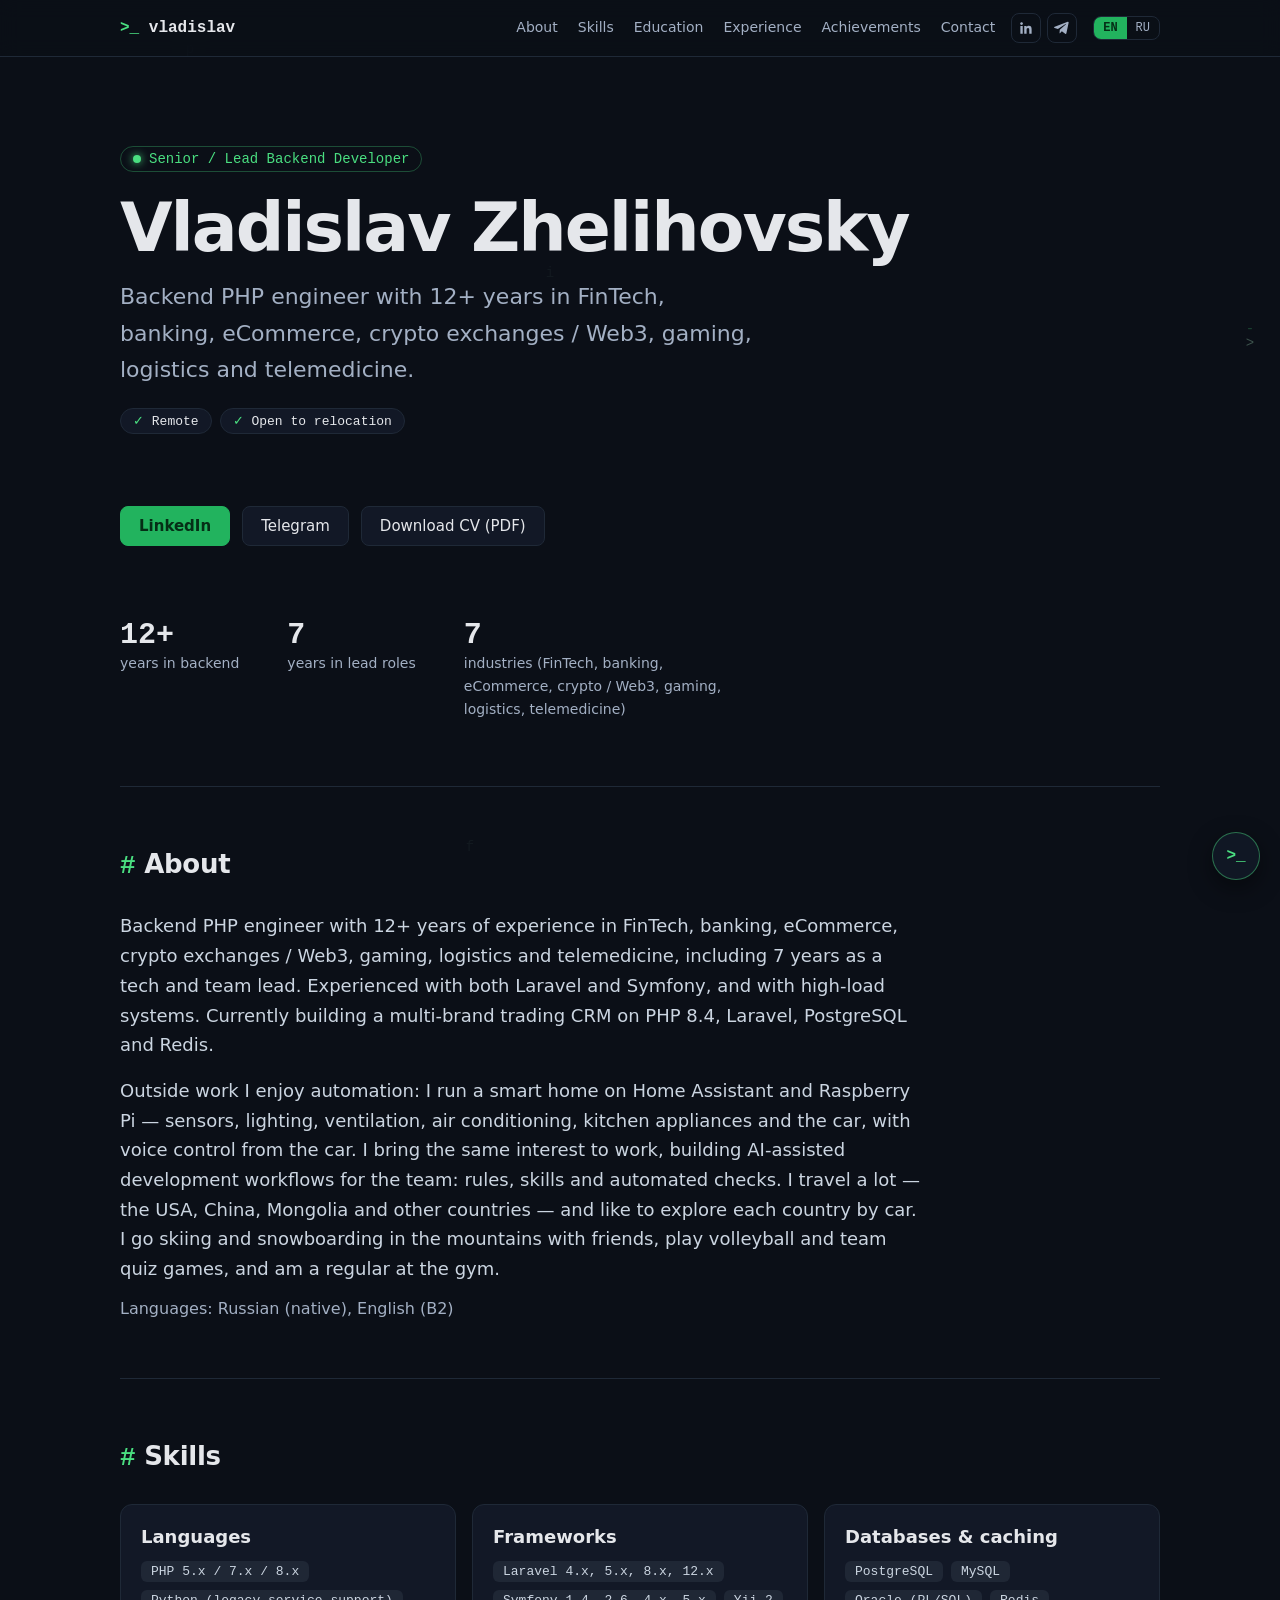
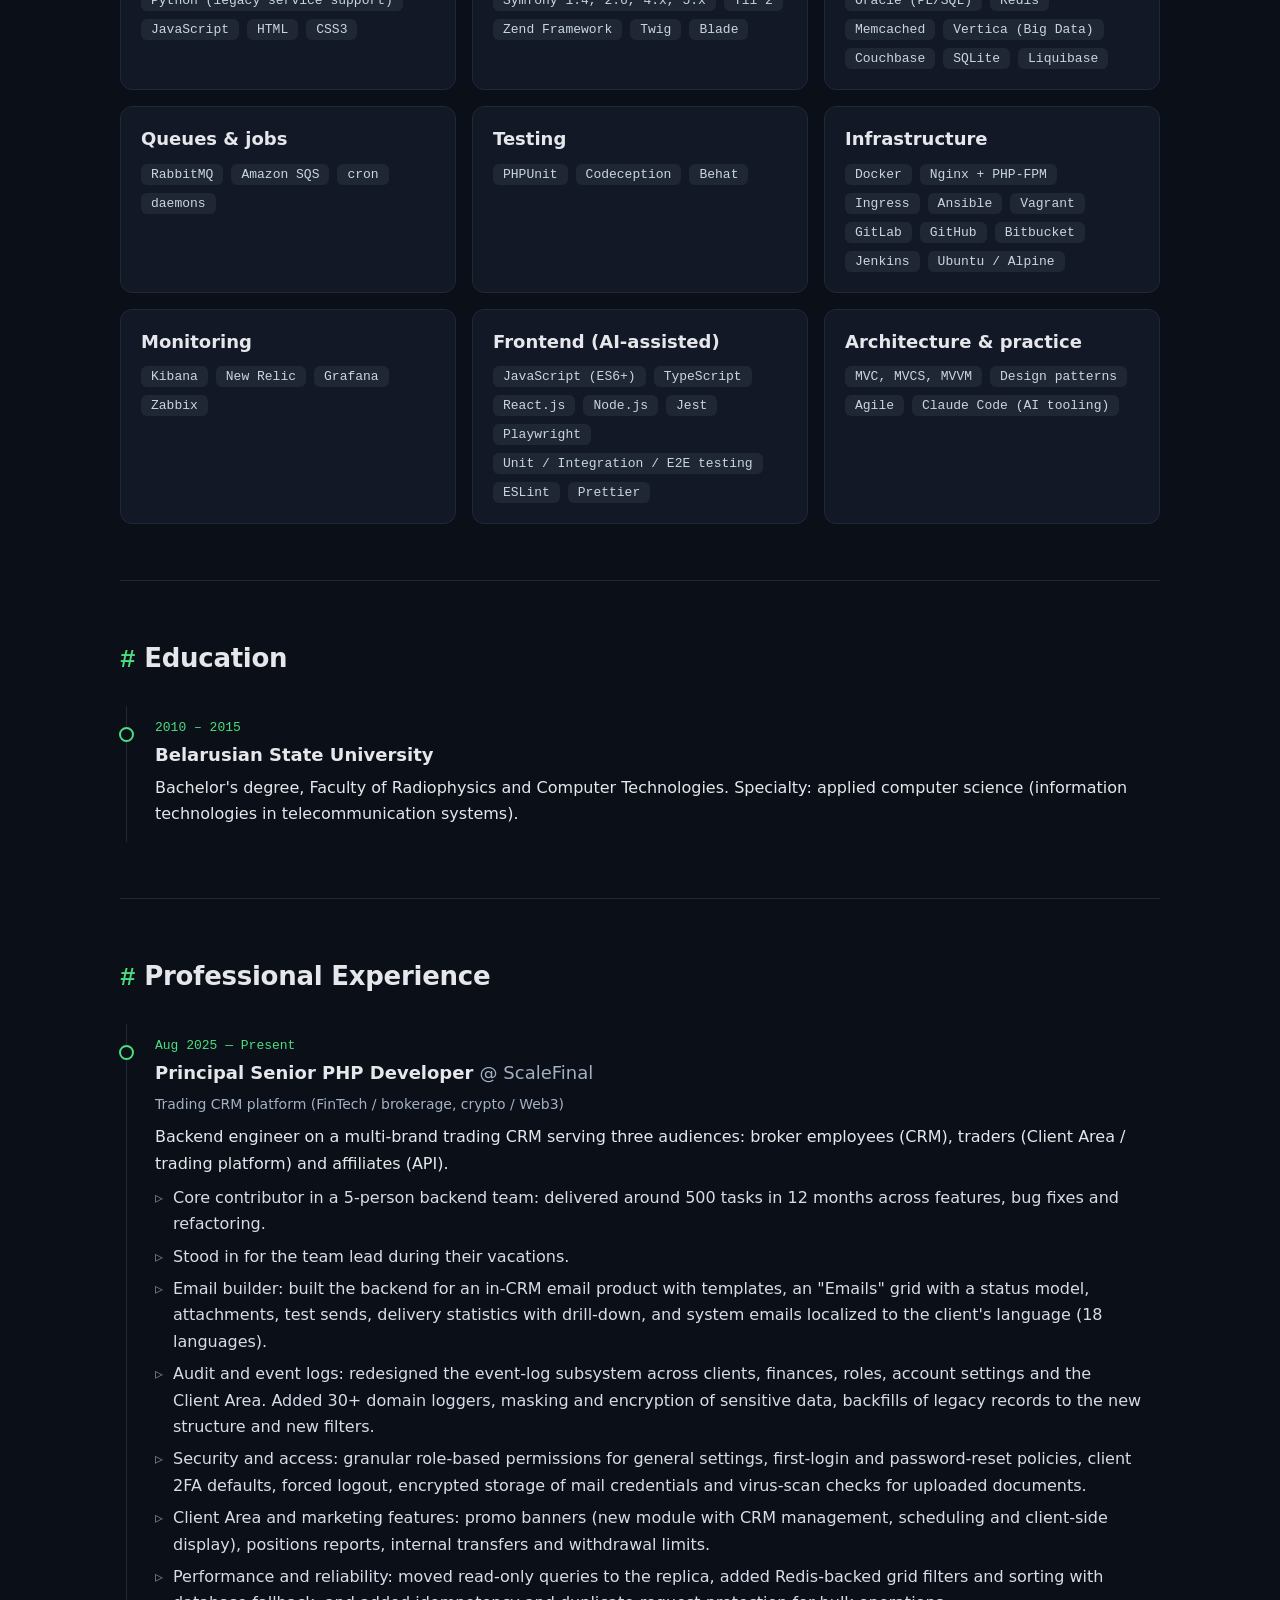
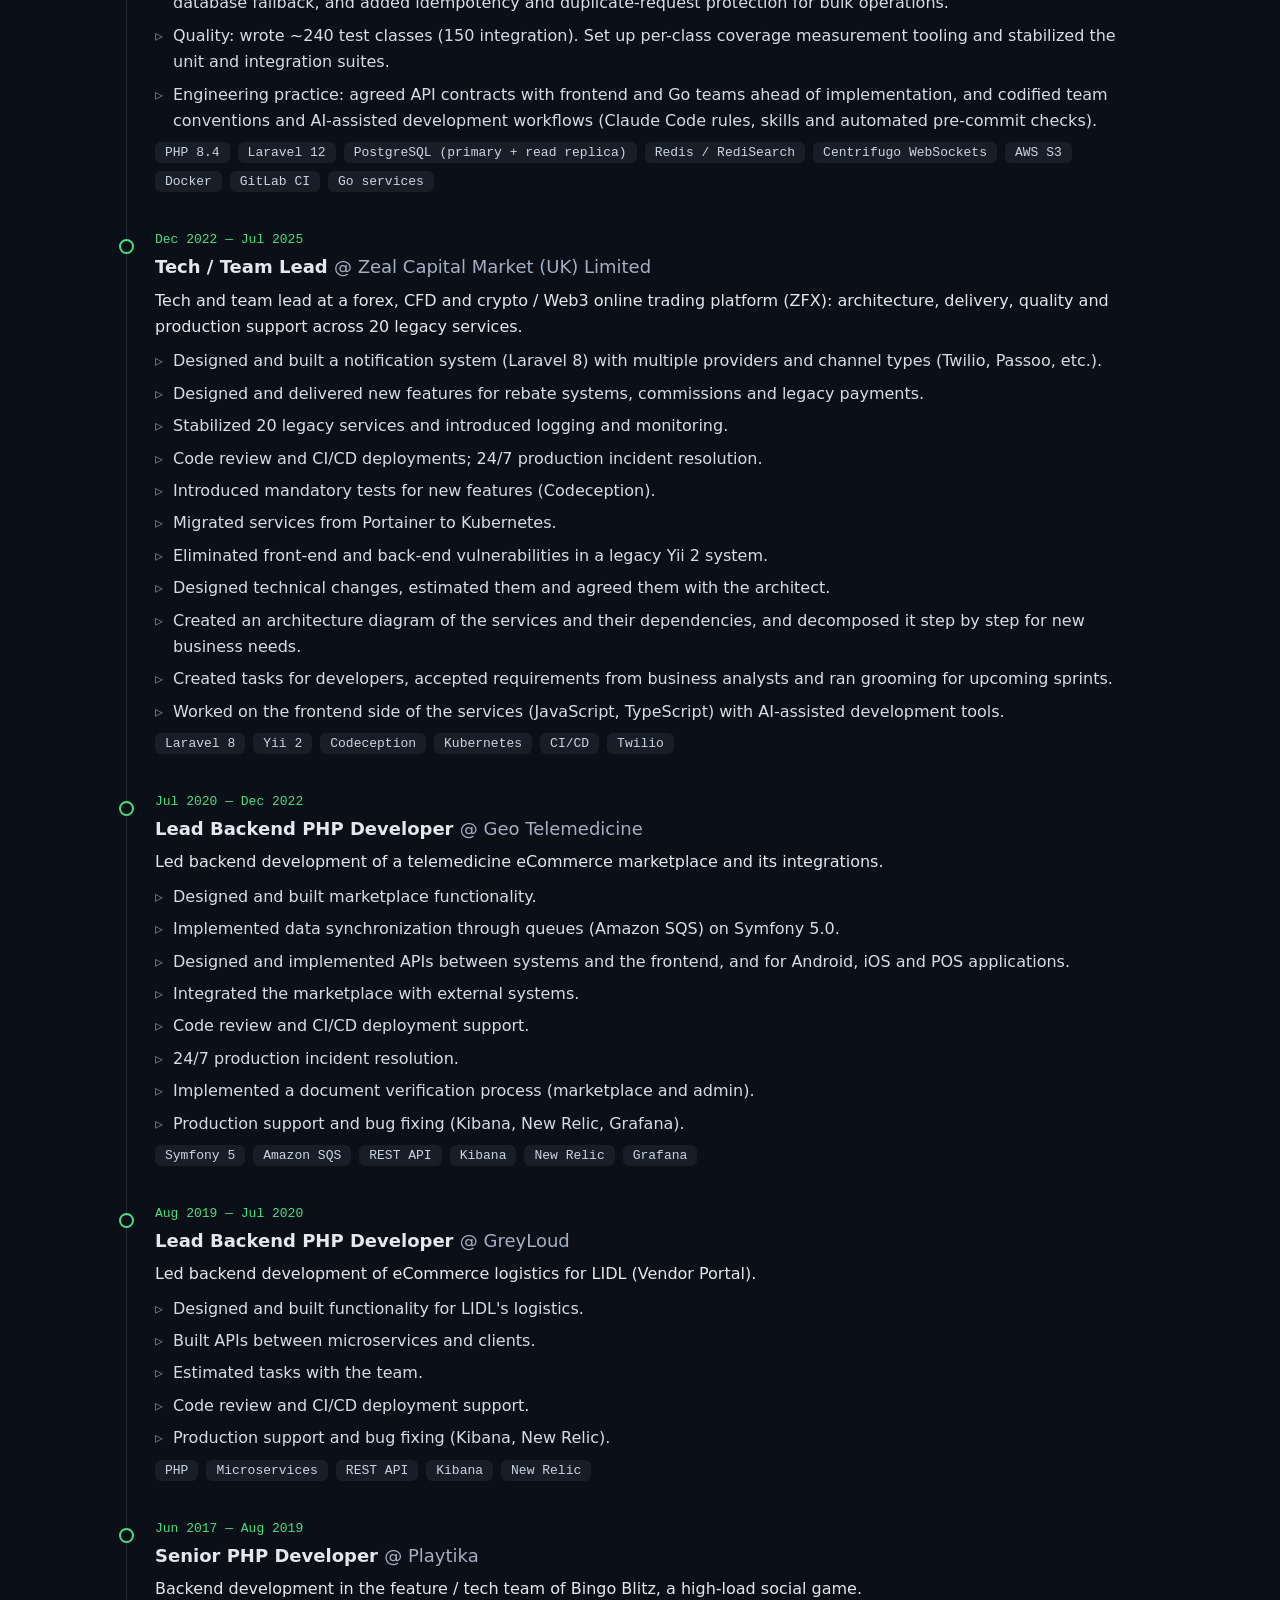
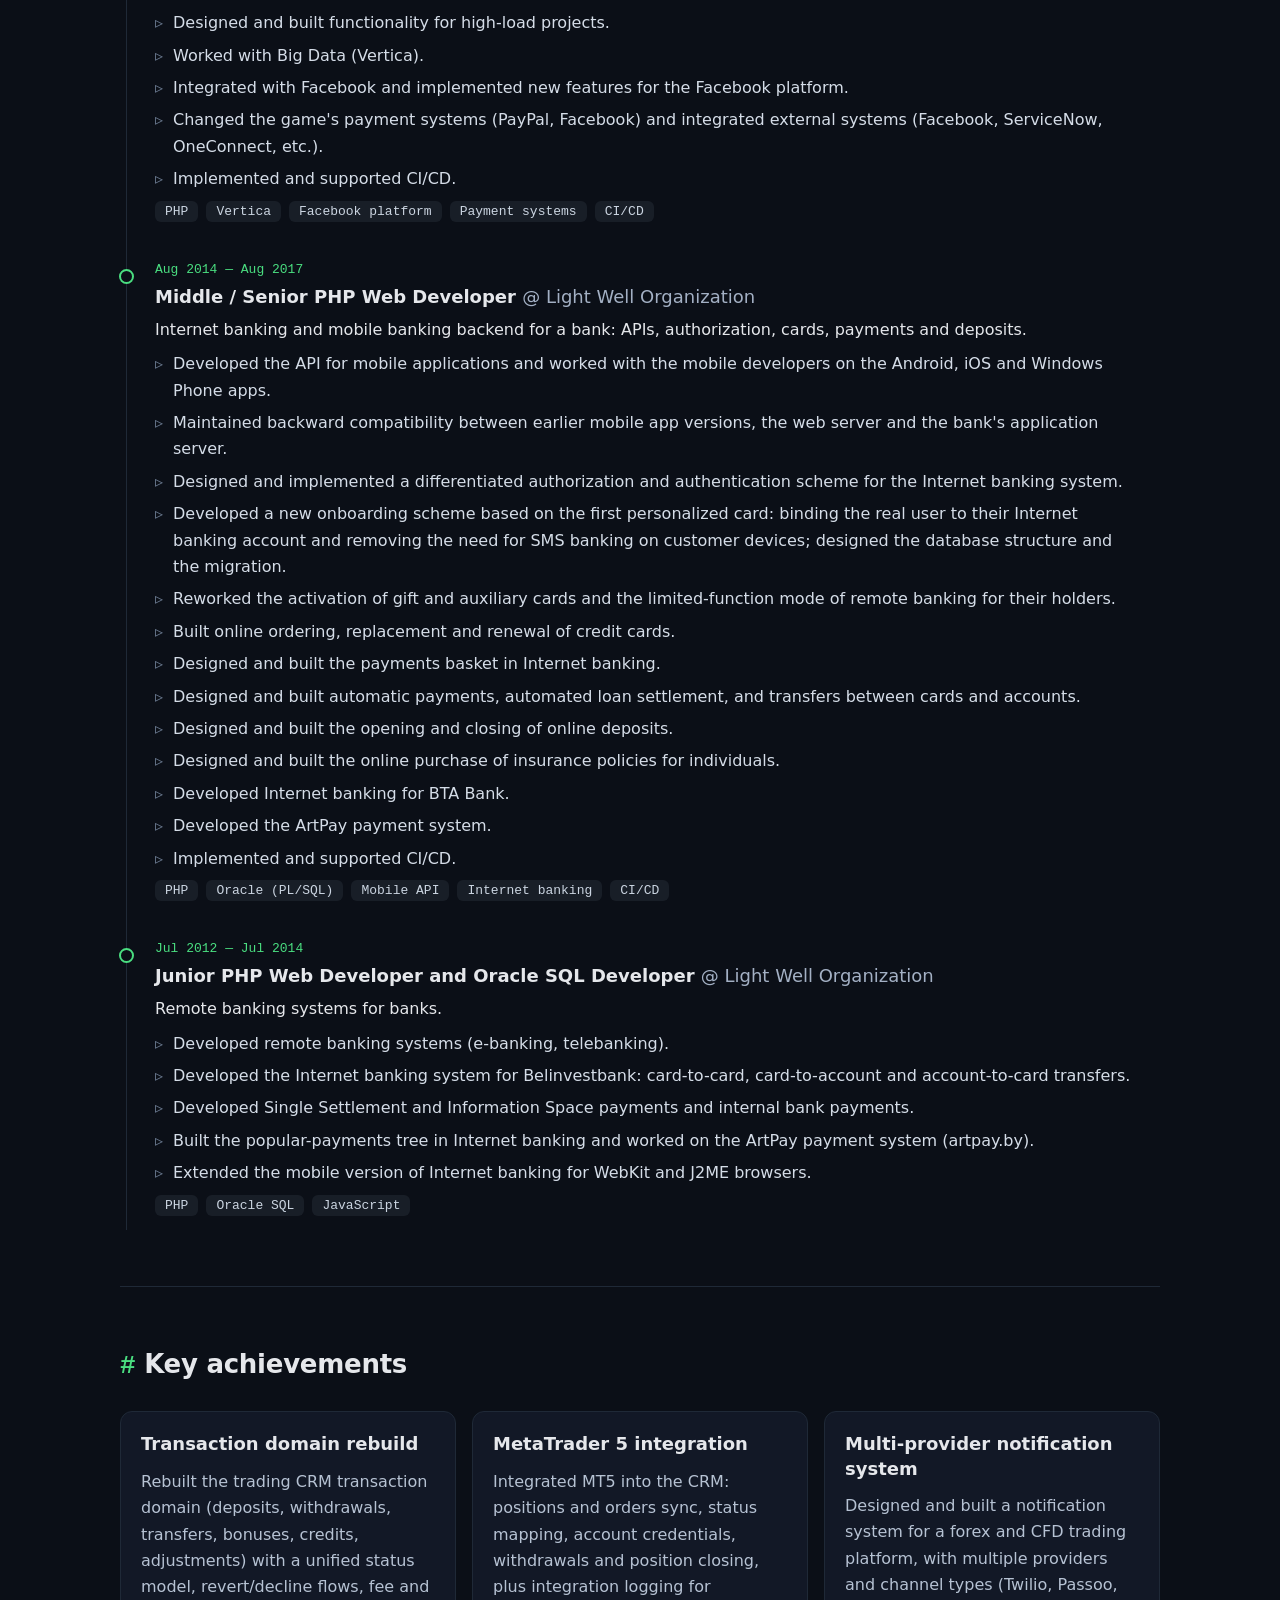
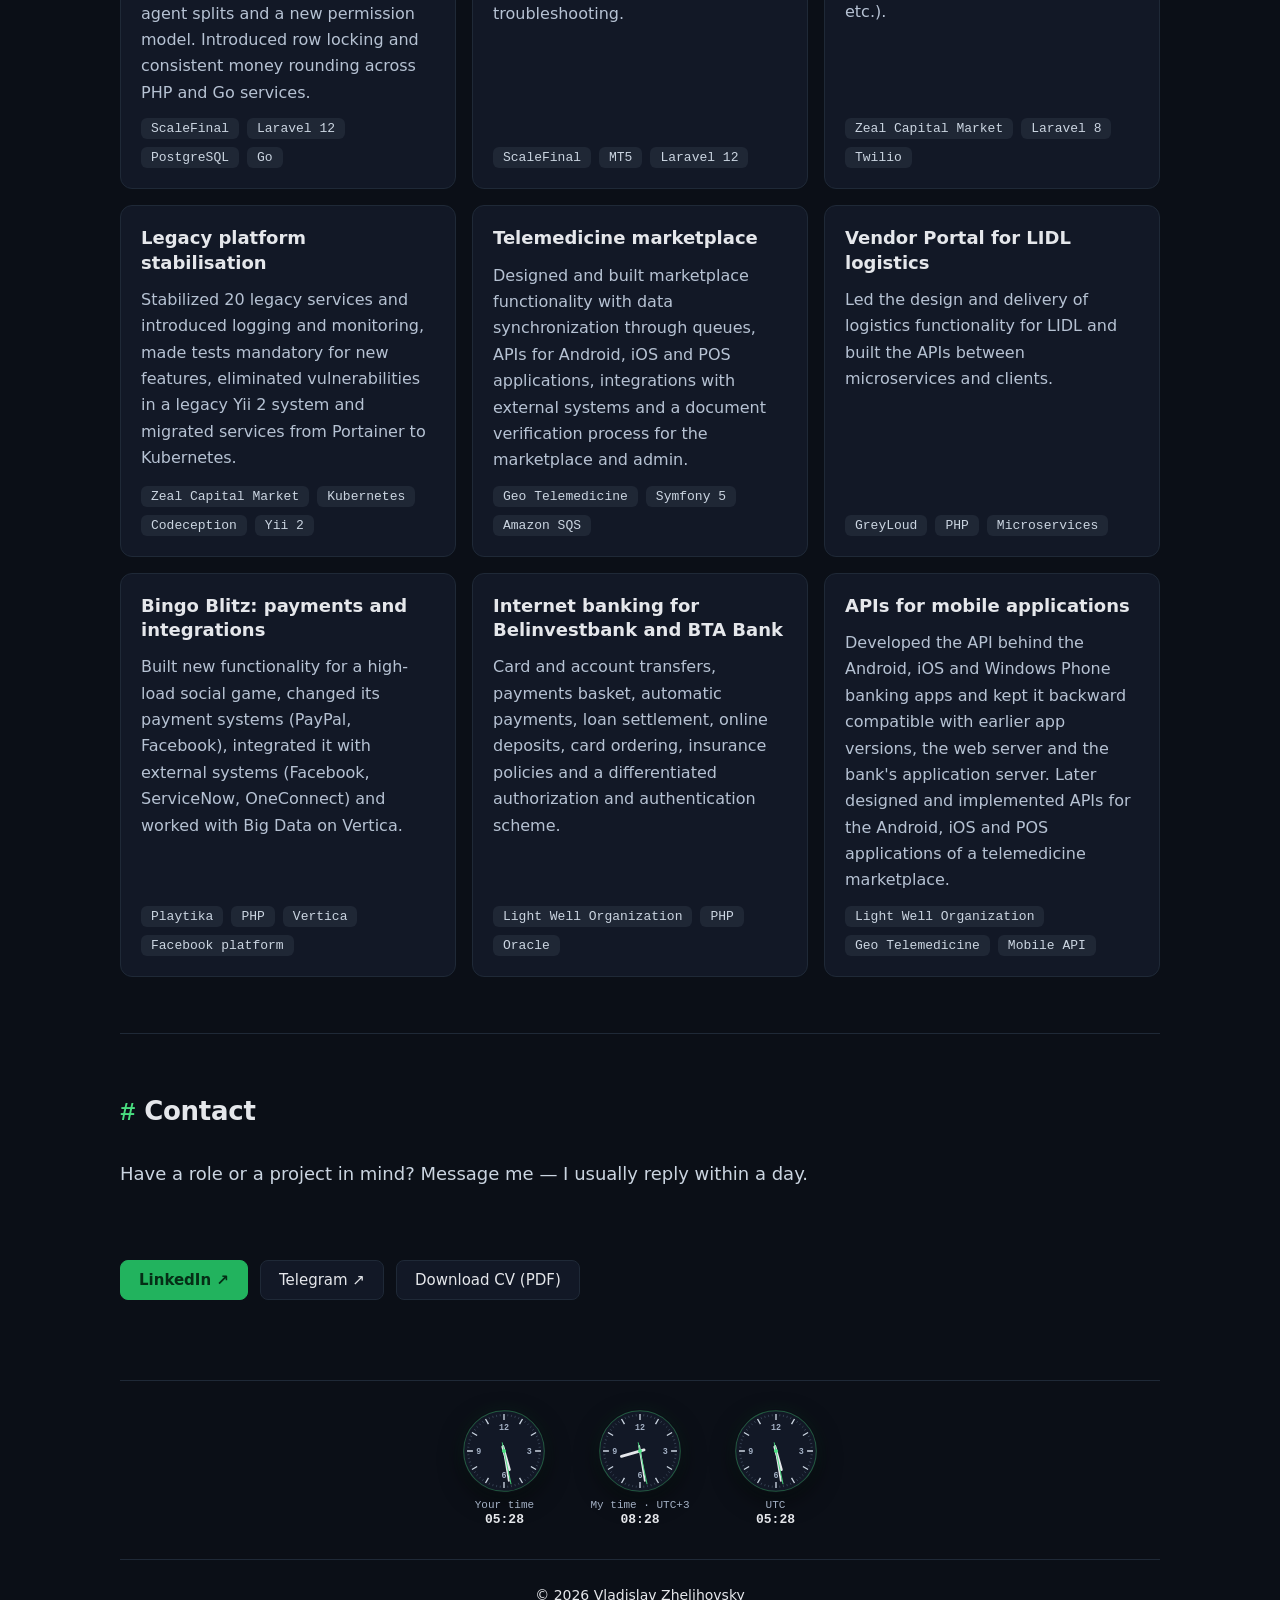
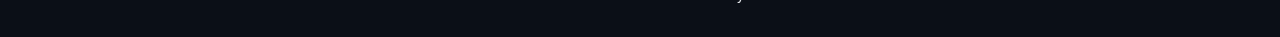
==== commit 970b50d8: "Update site" ====
--- a/index.html
+++ b/index.html
@@ -1 +1 @@
-<!doctype html><html lang="en"><head><meta charset="UTF-8"><meta name="viewport" content="width=device-width,initial-scale=1"><meta name="description" content="Backend PHP engineer with 12+ years in FinTech, banking, eCommerce, crypto exchanges / Web3, gaming, logistics and telemedicine."><meta property="og:type" content="website"><meta property="og:url" content="https://vlad-zhelihovsky.github.io/"><meta property="og:title" content="Vladislav Zhelihovsky — Senior / Lead Backend Developer"><meta property="og:description" content="Backend PHP engineer with 12+ years in FinTech, banking, eCommerce, crypto exchanges / Web3, gaming, logistics and telemedicine."><meta property="og:image" content="https://vlad-zhelihovsky.github.io/og.png"><meta property="og:image:width" content="1200"><meta property="og:image:height" content="630"><meta name="twitter:card" content="summary_large_image"><link rel="canonical" href="https://vlad-zhelihovsky.github.io/"><script type="application/ld+json">{"@context":"https://schema.org","@type":"Person","name":"Vladislav Zhelihovsky","jobTitle":"Senior / Lead Backend Developer","description":"Backend PHP engineer with 12+ years of experience in FinTech, banking, eCommerce, crypto exchanges / Web3, gaming, logistics and telemedicine, including 7 years as a tech and team lead. Experienced with both Laravel and Symfony, and with high-load systems. Currently building a multi-brand trading CRM on PHP 8.4, Laravel, PostgreSQL and Redis.","url":"https://vlad-zhelihovsky.github.io/","image":"https://vlad-zhelihovsky.github.io/og.png","sameAs":["https://www.linkedin.com/in/vladislav-zhelihovsky-81b3a1a6","https://t.me/powerduals"],"alumniOf":[{"@type":"CollegeOrUniversity","name":"Belarusian State University"}],"knowsLanguage":["Russian","English"],"knowsAbout":["PHP 5.x / 7.x / 8.x","Python (legacy service support)","JavaScript","HTML","CSS3","Laravel 4.x, 5.x, 8.x, 12.x","Symfony 1.4, 2.6, 4.x, 5.x","Yii 2","Zend Framework","Twig","Blade","PostgreSQL","MySQL","Oracle (PL/SQL)","Redis","Memcached","Vertica (Big Data)","Couchbase","SQLite","Liquibase","RabbitMQ","Amazon SQS","cron","daemons","PHPUnit","Codeception","Behat","Docker","Nginx + PHP-FPM","Ingress","Ansible","Vagrant","GitLab","GitHub","Bitbucket","Jenkins","Ubuntu / Alpine","Kibana","New Relic","Grafana","Zabbix","JavaScript (ES6+)","TypeScript","React.js","Node.js","Jest","Playwright","Unit / Integration / E2E testing","ESLint","Prettier","MVC, MVCS, MVVM","Design patterns","Agile","Claude Code (AI tooling)"]}</script><link rel="icon" href="data:image/svg+xml,<svg xmlns='http://www.w3.org/2000/svg' viewBox='0 0 100 100'><rect width='100' height='100' rx='22' fill='%230b0f17'/><text x='50' y='68' font-size='54' text-anchor='middle' fill='%234ade80' font-family='monospace'>&gt;_</text></svg>"><title>Vladislav Zhelihovsky — Senior / Lead Backend Developer</title><script>!function(){var t=document.cookie.match(/(?:^|; )lang=(en|ru)/),a=/\/ru\/?$/.test(location.pathname);!t||"ru"!==t[1]||a?document.addEventListener("click",function(t){var a=t.target.closest&&t.target.closest("a[data-lang]");a&&(document.cookie="lang="+a.getAttribute("data-lang")+"; path=/; max-age=31536000; SameSite=Lax")}):location.replace("ru/"+location.hash)}()</script><link rel="stylesheet" crossorigin href="./assets/index-D0brifMg.css"><link rel="alternate" hreflang="en" href="https://vlad-zhelihovsky.github.io/"><link rel="alternate" hreflang="ru" href="https://vlad-zhelihovsky.github.io/ru/"><link rel="alternate" hreflang="x-default" href="https://vlad-zhelihovsky.github.io/"></head><body><div id="app"><header class="topbar"><div class="container topbar-inner"><a class="logo" href="#top"><span class="prompt">&gt;_</span> vladislav</a><nav><a href="#about">About</a><a href="#skills">Skills</a><a href="#education">Education</a><a href="#experience">Experience</a><a href="#projects">Achievements</a><a href="#contact">Contact</a></nav><div class="social"><a href="https://www.linkedin.com/in/vladislav-zhelihovsky-81b3a1a6" aria-label="LinkedIn" title="LinkedIn" target="_blank" rel="noopener"><svg viewBox="0 0 24 24" aria-hidden="true"><path d="M20.447 20.452h-3.554v-5.569c0-1.328-.027-3.037-1.852-3.037-1.853 0-2.136 1.445-2.136 2.939v5.667H9.351V9h3.414v1.561h.046c.477-.9 1.637-1.85 3.37-1.85 3.601 0 4.267 2.37 4.267 5.455v6.286zM5.337 7.433c-1.144 0-2.063-.926-2.063-2.065 0-1.138.92-2.063 2.063-2.063 1.14 0 2.064.925 2.064 2.063 0 1.139-.925 2.065-2.064 2.065zm1.782 13.019H3.555V9h3.564v11.452z"></path></svg></a><a href="https://t.me/powerduals" aria-label="Telegram" title="Telegram" target="_blank" rel="noopener"><svg viewBox="0 0 24 24" aria-hidden="true"><path d="M21.94 4.3 18.6 19.9c-.25 1.1-.9 1.37-1.82.85l-5.03-3.7-2.43 2.33c-.27.27-.5.5-1.01.5l.36-5.12 9.32-8.42c.4-.36-.09-.56-.63-.2L5.85 13.4.9 11.85c-1.08-.34-1.1-1.08.22-1.6L20.5 2.8c.9-.33 1.68.2 1.44 1.5Z"></path></svg></a></div><div class="lang" role="group" aria-label="Language"><a href="./" data-lang="en" hreflang="en" class="active" aria-current="true">EN</a><a href="./ru/" data-lang="ru" hreflang="ru" class="">RU</a></div></div></header><main id="top" class="container"><section class="hero"><p class="eyebrow"><span class="dot"></span> Senior / Lead Backend Developer</p><h1>Vladislav Zhelihovsky</h1><p class="tagline">Backend PHP engineer with 12+ years in FinTech, banking, eCommerce, crypto exchanges / Web3, gaming, logistics and telemedicine.</p><ul class="open-to" aria-label="Looking for"><li>Remote</li><li>Open to relocation</li></ul><div class="hero-actions"><a class="primary btn" href="https://www.linkedin.com/in/vladislav-zhelihovsky-81b3a1a6" target="_blank" rel="noopener">LinkedIn</a><a class="btn" href="https://t.me/powerduals" target="_blank" rel="noopener">Telegram</a><a class="btn" href="./Vladislav_Zhelihovsky_CV.pdf" download>Download CV (PDF)</a></div><dl class="stats"><div><dt>12+</dt><dd>years in backend</dd></div><div><dt>7</dt><dd>years in lead roles</dd></div><div><dt>7</dt><dd>industries (FinTech, banking, eCommerce, crypto / Web3, gaming, logistics, telemedicine)</dd></div></dl></section><section id="about"><h2><span class="hash">#</span> About</h2><p class="lead">Backend PHP engineer with 12+ years of experience in FinTech, banking, eCommerce, crypto exchanges / Web3, gaming, logistics and telemedicine, including 7 years as a tech and team lead. Experienced with both Laravel and Symfony, and with high-load systems. Currently building a multi-brand trading CRM on PHP 8.4, Laravel, PostgreSQL and Redis.</p><p class="lead">Outside work I enjoy automation: I run a smart home on Home Assistant and Raspberry Pi — sensors, lighting, ventilation, air conditioning, kitchen appliances and the car, with voice control from the car. I bring the same interest to work, building AI-assisted development workflows for the team: rules, skills and automated checks. I travel a lot — the USA, China, Mongolia and other countries — and like to explore each country by car. I go skiing and snowboarding in the mountains with friends, play volleyball and team quiz games, and am a regular at the gym.</p><p class="muted">Languages: Russian (native), English (B2)</p></section><section id="skills"><h2><span class="hash">#</span> Skills</h2><div class="grid skills"><article class="card"><h3>Languages</h3><ul class="tags"><li>PHP 5.x / 7.x / 8.x</li><li>Python (legacy service support)</li><li>JavaScript</li><li>HTML</li><li>CSS3</li></ul></article><article class="card"><h3>Frameworks</h3><ul class="tags"><li>Laravel 4.x, 5.x, 8.x, 12.x</li><li>Symfony 1.4, 2.6, 4.x, 5.x</li><li>Yii 2</li><li>Zend Framework</li><li>Twig</li><li>Blade</li></ul></article><article class="card"><h3>Databases &amp; caching</h3><ul class="tags"><li>PostgreSQL</li><li>MySQL</li><li>Oracle (PL/SQL)</li><li>Redis</li><li>Memcached</li><li>Vertica (Big Data)</li><li>Couchbase</li><li>SQLite</li><li>Liquibase</li></ul></article><article class="card"><h3>Queues &amp; jobs</h3><ul class="tags"><li>RabbitMQ</li><li>Amazon SQS</li><li>cron</li><li>daemons</li></ul></article><article class="card"><h3>Testing</h3><ul class="tags"><li>PHPUnit</li><li>Codeception</li><li>Behat</li></ul></article><article class="card"><h3>Infrastructure</h3><ul class="tags"><li>Docker</li><li>Nginx + PHP-FPM</li><li>Ingress</li><li>Ansible</li><li>Vagrant</li><li>GitLab</li><li>GitHub</li><li>Bitbucket</li><li>Jenkins</li><li>Ubuntu / Alpine</li></ul></article><article class="card"><h3>Monitoring</h3><ul class="tags"><li>Kibana</li><li>New Relic</li><li>Grafana</li><li>Zabbix</li></ul></article><article class="card"><h3>Frontend (AI-assisted)</h3><ul class="tags"><li>JavaScript (ES6+)</li><li>TypeScript</li><li>React.js</li><li>Node.js</li><li>Jest</li><li>Playwright</li><li>Unit / Integration / E2E testing</li><li>ESLint</li><li>Prettier</li></ul></article><article class="card"><h3>Architecture &amp; practice</h3><ul class="tags"><li>MVC, MVCS, MVVM</li><li>Design patterns</li><li>Agile</li><li>Claude Code (AI tooling)</li></ul></article></div></section><section id="education"><h2><span class="hash">#</span> Education</h2><ol class="timeline"><li><p class="period">2010 – 2015</p><h3>Belarusian State University</h3><p>Bachelor&#39;s degree, Faculty of Radiophysics and Computer Technologies. Specialty: applied computer science (information technologies in telecommunication systems).</p></li></ol></section><section id="experience"><h2><span class="hash">#</span> Experience</h2><ol class="timeline"><li><p class="period">Aug 2025 — Present</p><h3>Principal Senior PHP Developer <span class="at">@ ScaleFinal</span></h3><p class="muted small">Trading CRM platform (FinTech / brokerage, crypto / Web3)</p><p>Backend engineer on a multi-brand trading CRM serving three audiences: broker employees (CRM), traders (Client Area / trading platform) and affiliates (API).</p><ul class="highlights"><li>Core contributor in a 5-person backend team: delivered around 500 tasks in 12 months across features, bug fixes and refactoring.</li><li>Stood in for the team lead during their vacations.</li><li>Email builder: built the backend for an in-CRM email product with templates, an &quot;Emails&quot; grid with a status model, attachments, test sends, delivery statistics with drill-down, and system emails localized to the client&#39;s language (18 languages).</li><li>Audit and event logs: redesigned the event-log subsystem across clients, finances, roles, account settings and the Client Area. Added 30+ domain loggers, masking and encryption of sensitive data, backfills of legacy records to the new structure and new filters.</li><li>Security and access: granular role-based permissions for general settings, first-login and password-reset policies, client 2FA defaults, forced logout, encrypted storage of mail credentials and virus-scan checks for uploaded documents.</li><li>Client Area and marketing features: promo banners (new module with CRM management, scheduling and client-side display), positions reports, internal transfers and withdrawal limits.</li><li>Performance and reliability: moved read-only queries to the replica, added Redis-backed grid filters and sorting with database fallback, and added idempotency and duplicate-request protection for bulk operations.</li><li>Quality: wrote ~240 test classes (150 integration). Set up per-class coverage measurement tooling and stabilized the unit and integration suites.</li><li>Engineering practice: agreed API contracts with frontend and Go teams ahead of implementation, and codified team conventions and AI-assisted development workflows (Claude Code rules, skills and automated pre-commit checks).</li></ul><ul class="tags"><li>PHP 8.4</li><li>Laravel 12</li><li>PostgreSQL (primary + read replica)</li><li>Redis / RediSearch</li><li>Centrifugo WebSockets</li><li>AWS S3</li><li>Docker</li><li>GitLab CI</li><li>Go services</li></ul></li><li><p class="period">Dec 2022 — Jul 2025</p><h3>Tech / Team Lead <span class="at">@ Zeal Capital Market (UK) Limited</span></h3><p>Tech and team lead at a forex, CFD and crypto / Web3 online trading platform (ZFX): architecture, delivery, quality and production support across 20 legacy services.</p><ul class="highlights"><li>Designed and built a notification system (Laravel 8) with multiple providers and channel types (Twilio, Passoo, etc.).</li><li>Designed and delivered new features for rebate systems, commissions and legacy payments.</li><li>Stabilized 20 legacy services and introduced logging and monitoring.</li><li>Code review and CI/CD deployments; 24/7 production incident resolution.</li><li>Introduced mandatory tests for new features (Codeception).</li><li>Migrated services from Portainer to Kubernetes.</li><li>Eliminated front-end and back-end vulnerabilities in a legacy Yii 2 system.</li><li>Designed technical changes, estimated them and agreed them with the architect.</li><li>Created an architecture diagram of the services and their dependencies, and decomposed it step by step for new business needs.</li><li>Created tasks for developers, accepted requirements from business analysts and ran grooming for upcoming sprints.</li><li>Worked on the frontend side of the services (JavaScript, TypeScript) with AI-assisted development tools.</li></ul><ul class="tags"><li>Laravel 8</li><li>Yii 2</li><li>Codeception</li><li>Kubernetes</li><li>CI/CD</li><li>Twilio</li></ul></li><li><p class="period">Jul 2020 — Dec 2022</p><h3>Lead Backend PHP Developer <span class="at">@ Geo Telemedicine</span></h3><p>Led backend development of a telemedicine eCommerce marketplace and its integrations.</p><ul class="highlights"><li>Designed and built marketplace functionality.</li><li>Implemented data synchronization through queues (Amazon SQS) on Symfony 5.0.</li><li>Designed and implemented APIs between systems and the frontend, and for Android, iOS and POS applications.</li><li>Integrated the marketplace with external systems.</li><li>Code review and CI/CD deployment support.</li><li>24/7 production incident resolution.</li><li>Implemented a document verification process (marketplace and admin).</li><li>Production support and bug fixing (Kibana, New Relic, Grafana).</li></ul><ul class="tags"><li>Symfony 5</li><li>Amazon SQS</li><li>REST API</li><li>Kibana</li><li>New Relic</li><li>Grafana</li></ul></li><li><p class="period">Aug 2019 — Jul 2020</p><h3>Lead Backend PHP Developer <span class="at">@ GreyLoud</span></h3><p>Led backend development of eCommerce logistics for LIDL (Vendor Portal).</p><ul class="highlights"><li>Designed and built functionality for LIDL&#39;s logistics.</li><li>Built APIs between microservices and clients.</li><li>Estimated tasks with the team.</li><li>Code review and CI/CD deployment support.</li><li>Production support and bug fixing (Kibana, New Relic).</li></ul><ul class="tags"><li>PHP</li><li>Microservices</li><li>REST API</li><li>Kibana</li><li>New Relic</li></ul></li><li><p class="period">Jun 2017 — Aug 2019</p><h3>Senior PHP Developer <span class="at">@ Playtika</span></h3><p>Backend development in the feature / tech team of Bingo Blitz, a high-load social game.</p><ul class="highlights"><li>Designed and built functionality for high-load projects.</li><li>Worked with Big Data (Vertica).</li><li>Integrated with Facebook and implemented new features for the Facebook platform.</li><li>Changed the game&#39;s payment systems (PayPal, Facebook) and integrated external systems (Facebook, ServiceNow, OneConnect, etc.).</li><li>Implemented and supported CI/CD.</li></ul><ul class="tags"><li>PHP</li><li>Vertica</li><li>Facebook platform</li><li>Payment systems</li><li>CI/CD</li></ul></li><li><p class="period">Aug 2014 — Aug 2017</p><h3>Middle / Senior PHP Web Developer <span class="at">@ Light Well Organization</span></h3><p>Internet banking and mobile banking backend for a bank: APIs, authorization, cards, payments and deposits.</p><ul class="highlights"><li>Developed the API for mobile applications and worked with the mobile developers on the Android, iOS and Windows Phone apps.</li><li>Maintained backward compatibility between earlier mobile app versions, the web server and the bank&#39;s application server.</li><li>Designed and implemented a differentiated authorization and authentication scheme for the Internet banking system.</li><li>Developed a new onboarding scheme based on the first personalized card: binding the real user to their Internet banking account and removing the need for SMS banking on customer devices; designed the database structure and the migration.</li><li>Reworked the activation of gift and auxiliary cards and the limited-function mode of remote banking for their holders.</li><li>Built online ordering, replacement and renewal of credit cards.</li><li>Designed and built the payments basket in Internet banking.</li><li>Designed and built automatic payments, automated loan settlement, and transfers between cards and accounts.</li><li>Designed and built the opening and closing of online deposits.</li><li>Designed and built the online purchase of insurance policies for individuals.</li><li>Developed Internet banking for BTA Bank.</li><li>Developed the ArtPay payment system.</li><li>Implemented and supported CI/CD.</li></ul><ul class="tags"><li>PHP</li><li>Oracle (PL/SQL)</li><li>Mobile API</li><li>Internet banking</li><li>CI/CD</li></ul></li><li><p class="period">Jul 2012 — Jul 2014</p><h3>Junior PHP Web Developer and Oracle SQL Developer <span class="at">@ Light Well Organization</span></h3><p>Remote banking systems for banks.</p><ul class="highlights"><li>Developed remote banking systems (e-banking, telebanking).</li><li>Developed the Internet banking system for Belinvestbank: card-to-card, card-to-account and account-to-card transfers.</li><li>Developed Single Settlement and Information Space payments and internal bank payments.</li><li>Built the popular-payments tree in Internet banking and worked on the ArtPay payment system (artpay.by).</li><li>Extended the mobile version of Internet banking for WebKit and J2ME browsers.</li></ul><ul class="tags"><li>PHP</li><li>Oracle SQL</li><li>JavaScript</li></ul></li></ol></section><section id="projects"><h2><span class="hash">#</span> Key achievements</h2><div class="grid"><article class="card"><h3>Transaction domain rebuild</h3><p>Rebuilt the trading CRM transaction domain (deposits, withdrawals, transfers, bonuses, credits, adjustments) with a unified status model, revert/decline flows, fee and agent splits and a new permission model. Introduced row locking and consistent money rounding across PHP and Go services.</p><ul class="tags"><li>ScaleFinal</li><li>Laravel 12</li><li>PostgreSQL</li><li>Go</li></ul></article><article class="card"><h3>MetaTrader 5 integration</h3><p>Integrated MT5 into the CRM: positions and orders sync, status mapping, account credentials, withdrawals and position closing, plus integration logging for troubleshooting.</p><ul class="tags"><li>ScaleFinal</li><li>MT5</li><li>Laravel 12</li></ul></article><article class="card"><h3>Multi-provider notification system</h3><p>Designed and built a notification system for a forex and CFD trading platform, with multiple providers and channel types (Twilio, Passoo, etc.).</p><ul class="tags"><li>Zeal Capital Market</li><li>Laravel 8</li><li>Twilio</li></ul></article><article class="card"><h3>Legacy platform stabilisation</h3><p>Stabilized 20 legacy services and introduced logging and monitoring, made tests mandatory for new features, eliminated vulnerabilities in a legacy Yii 2 system and migrated services from Portainer to Kubernetes.</p><ul class="tags"><li>Zeal Capital Market</li><li>Kubernetes</li><li>Codeception</li><li>Yii 2</li></ul></article><article class="card"><h3>Telemedicine marketplace</h3><p>Designed and built marketplace functionality with data synchronization through queues, APIs for Android, iOS and POS applications, integrations with external systems and a document verification process for the marketplace and admin.</p><ul class="tags"><li>Geo Telemedicine</li><li>Symfony 5</li><li>Amazon SQS</li></ul></article><article class="card"><h3>Vendor Portal for LIDL logistics</h3><p>Led the design and delivery of logistics functionality for LIDL and built the APIs between microservices and clients.</p><ul class="tags"><li>GreyLoud</li><li>PHP</li><li>Microservices</li></ul></article><article class="card"><h3>Bingo Blitz: payments and integrations</h3><p>Built new functionality for a high-load social game, changed its payment systems (PayPal, Facebook), integrated it with external systems (Facebook, ServiceNow, OneConnect) and worked with Big Data on Vertica.</p><ul class="tags"><li>Playtika</li><li>PHP</li><li>Vertica</li><li>Facebook platform</li></ul></article><article class="card"><h3>Internet banking for Belinvestbank and BTA Bank</h3><p>Card and account transfers, payments basket, automatic payments, loan settlement, online deposits, card ordering, insurance policies and a differentiated authorization and authentication scheme.</p><ul class="tags"><li>Light Well Organization</li><li>PHP</li><li>Oracle</li></ul></article><article class="card"><h3>APIs for mobile applications</h3><p>Developed the API behind the Android, iOS and Windows Phone banking apps and kept it backward compatible with earlier app versions, the web server and the bank&#39;s application server. Later designed and implemented APIs for the Android, iOS and POS applications of a telemedicine marketplace.</p><ul class="tags"><li>Light Well Organization</li><li>Geo Telemedicine</li><li>Mobile API</li></ul></article></div></section><section id="contact"><h2><span class="hash">#</span> Contact</h2><p class="lead">Have a role or a project in mind? Message me — I usually reply within a day.</p><div class="hero-actions"><a class="primary btn" href="https://www.linkedin.com/in/vladislav-zhelihovsky-81b3a1a6" target="_blank" rel="noopener">LinkedIn ↗ </a><a class="btn" href="https://t.me/powerduals" target="_blank" rel="noopener">Telegram ↗ </a><a class="btn" href="./Vladislav_Zhelihovsky_CV.pdf" download>Download CV (PDF)</a></div></section></main><footer class="container footer"><span>© <span data-year>2026</span> Vladislav Zhelihovsky</span></footer></div><script>document.querySelectorAll("[data-year]").forEach(function(e){e.textContent=(new Date).getFullYear()})</script><script defer="defer" src="./trail.js?v=12"></script><script defer="defer" src="./nav.js?v=3"></script><script defer="defer" src="./matrix.js?v=2"></script><script defer="defer" src="./touch.js?v=2"></script><script defer="defer" src="./clocks.js?v=2"></script><script defer="defer" src="./portal.js?v=3"></script><script defer="defer" src="./weather.js?v=3"></script><script defer="defer" src="./terminal.js?v=5"></script></body></html>+<!doctype html><html lang="en"><head><meta charset="UTF-8"><meta name="viewport" content="width=device-width,initial-scale=1"><meta name="description" content="Backend PHP engineer with 12+ years in FinTech, banking, eCommerce, crypto exchanges / Web3, gaming, logistics and telemedicine."><meta property="og:type" content="website"><meta property="og:url" content="https://vlad-zhelihovsky.github.io/"><meta property="og:title" content="Vladislav Zhelihovsky — Senior / Lead Backend Developer"><meta property="og:description" content="Backend PHP engineer with 12+ years in FinTech, banking, eCommerce, crypto exchanges / Web3, gaming, logistics and telemedicine."><meta property="og:image" content="https://vlad-zhelihovsky.github.io/og.png"><meta property="og:image:width" content="1200"><meta property="og:image:height" content="630"><meta name="twitter:card" content="summary_large_image"><link rel="canonical" href="https://vlad-zhelihovsky.github.io/"><script type="application/ld+json">{"@context":"https://schema.org","@type":"Person","name":"Vladislav Zhelihovsky","jobTitle":"Senior / Lead Backend Developer","description":"Backend PHP engineer with 12+ years of experience in FinTech, banking, eCommerce, crypto exchanges / Web3, gaming, logistics and telemedicine, including 7 years as a tech and team lead. Experienced with both Laravel and Symfony, and with high-load systems. Currently building a multi-brand trading CRM on PHP 8.4, Laravel, PostgreSQL and Redis.","url":"https://vlad-zhelihovsky.github.io/","image":"https://vlad-zhelihovsky.github.io/og.png","sameAs":["https://www.linkedin.com/in/vladislav-zhelihovsky-81b3a1a6","https://t.me/powerduals"],"alumniOf":[{"@type":"CollegeOrUniversity","name":"Belarusian State University"}],"knowsLanguage":["Russian","English"],"knowsAbout":["PHP 5.x / 7.x / 8.x","Python (legacy service support)","JavaScript","HTML","CSS3","Laravel 4.x, 5.x, 8.x, 12.x","Symfony 1.4, 2.6, 4.x, 5.x","Yii 2","Zend Framework","Twig","Blade","PostgreSQL","MySQL","Oracle (PL/SQL)","Redis","Memcached","Vertica (Big Data)","Couchbase","SQLite","Liquibase","RabbitMQ","Amazon SQS","cron","daemons","PHPUnit","Codeception","Behat","Docker","Nginx + PHP-FPM","Ingress","Ansible","Vagrant","GitLab","GitHub","Bitbucket","Jenkins","Ubuntu / Alpine","Kibana","New Relic","Grafana","Zabbix","JavaScript (ES6+)","TypeScript","React.js","Node.js","Jest","Playwright","Unit / Integration / E2E testing","ESLint","Prettier","MVC, MVCS, MVVM","Design patterns","Agile","Claude Code (AI tooling)"]}</script><link rel="icon" href="data:image/svg+xml,<svg xmlns='http://www.w3.org/2000/svg' viewBox='0 0 100 100'><rect width='100' height='100' rx='22' fill='%230b0f17'/><text x='50' y='68' font-size='54' text-anchor='middle' fill='%234ade80' font-family='monospace'>&gt;_</text></svg>"><title>Vladislav Zhelihovsky — Senior / Lead Backend Developer</title><script>!function(){var t=document.cookie.match(/(?:^|; )lang=(en|ru)/),a=/\/ru\/?$/.test(location.pathname);!t||"ru"!==t[1]||a?document.addEventListener("click",function(t){var a=t.target.closest&&t.target.closest("a[data-lang]");a&&(document.cookie="lang="+a.getAttribute("data-lang")+"; path=/; max-age=31536000; SameSite=Lax")}):location.replace("ru/"+location.hash)}()</script><link rel="stylesheet" crossorigin href="./assets/index-D0brifMg.css"><link rel="alternate" hreflang="en" href="https://vlad-zhelihovsky.github.io/"><link rel="alternate" hreflang="ru" href="https://vlad-zhelihovsky.github.io/ru/"><link rel="alternate" hreflang="x-default" href="https://vlad-zhelihovsky.github.io/"></head><body><div id="app"><header class="topbar"><div class="container topbar-inner"><a class="logo" href="#top"><span class="prompt">&gt;_</span> vladislav</a><nav><a href="#about">About</a><a href="#skills">Skills</a><a href="#education">Education</a><a href="#experience">Experience</a><a href="#projects">Achievements</a><a href="#contact">Contact</a></nav><div class="social"><a href="https://www.linkedin.com/in/vladislav-zhelihovsky-81b3a1a6" aria-label="LinkedIn" title="LinkedIn" target="_blank" rel="noopener"><svg viewBox="0 0 24 24" aria-hidden="true"><path d="M20.447 20.452h-3.554v-5.569c0-1.328-.027-3.037-1.852-3.037-1.853 0-2.136 1.445-2.136 2.939v5.667H9.351V9h3.414v1.561h.046c.477-.9 1.637-1.85 3.37-1.85 3.601 0 4.267 2.37 4.267 5.455v6.286zM5.337 7.433c-1.144 0-2.063-.926-2.063-2.065 0-1.138.92-2.063 2.063-2.063 1.14 0 2.064.925 2.064 2.063 0 1.139-.925 2.065-2.064 2.065zm1.782 13.019H3.555V9h3.564v11.452z"></path></svg></a><a href="https://t.me/powerduals" aria-label="Telegram" title="Telegram" target="_blank" rel="noopener"><svg viewBox="0 0 24 24" aria-hidden="true"><path d="M21.94 4.3 18.6 19.9c-.25 1.1-.9 1.37-1.82.85l-5.03-3.7-2.43 2.33c-.27.27-.5.5-1.01.5l.36-5.12 9.32-8.42c.4-.36-.09-.56-.63-.2L5.85 13.4.9 11.85c-1.08-.34-1.1-1.08.22-1.6L20.5 2.8c.9-.33 1.68.2 1.44 1.5Z"></path></svg></a></div><div class="lang" role="group" aria-label="Language"><a href="./" data-lang="en" hreflang="en" class="active" aria-current="true">EN</a><a href="./ru/" data-lang="ru" hreflang="ru" class="">RU</a></div></div></header><main id="top" class="container"><section class="hero"><p class="eyebrow"><span class="dot"></span> Senior / Lead Backend Developer</p><h1>Vladislav Zhelihovsky</h1><p class="tagline">Backend PHP engineer with 12+ years in FinTech, banking, eCommerce, crypto exchanges / Web3, gaming, logistics and telemedicine.</p><ul class="open-to" aria-label="Looking for"><li>Remote</li><li>Open to relocation</li></ul><div class="hero-actions"><a class="primary btn" href="https://www.linkedin.com/in/vladislav-zhelihovsky-81b3a1a6" target="_blank" rel="noopener">LinkedIn</a><a class="btn" href="https://t.me/powerduals" target="_blank" rel="noopener">Telegram</a><a class="btn" href="./Vladislav_Zhelihovsky_CV.pdf" download>Download CV (PDF)</a></div><dl class="stats"><div><dt>12+</dt><dd>years in backend</dd></div><div><dt>7</dt><dd>years in lead roles</dd></div><div><dt>7</dt><dd>industries (FinTech, banking, eCommerce, crypto / Web3, gaming, logistics, telemedicine)</dd></div></dl></section><section id="about"><h2><span class="hash">#</span> About</h2><p class="lead">Backend PHP engineer with 12+ years of experience in FinTech, banking, eCommerce, crypto exchanges / Web3, gaming, logistics and telemedicine, including 7 years as a tech and team lead. Experienced with both Laravel and Symfony, and with high-load systems. Currently building a multi-brand trading CRM on PHP 8.4, Laravel, PostgreSQL and Redis.</p><p class="lead">Outside work I enjoy automation: I run a smart home on Home Assistant and Raspberry Pi — sensors, lighting, ventilation, air conditioning, kitchen appliances and the car, with voice control from the car. I bring the same interest to work, building AI-assisted development workflows for the team: rules, skills and automated checks. I travel a lot — the USA, China, Mongolia and other countries — and like to explore each country by car. I go skiing and snowboarding in the mountains with friends, play volleyball and team quiz games, and am a regular at the gym.</p><p class="muted">Languages: Russian (native), English (B2)</p></section><section id="skills"><h2><span class="hash">#</span> Skills</h2><div class="grid skills"><article class="card"><h3>Languages</h3><ul class="tags"><li>PHP 5.x / 7.x / 8.x</li><li>Python (legacy service support)</li><li>JavaScript</li><li>HTML</li><li>CSS3</li></ul></article><article class="card"><h3>Frameworks</h3><ul class="tags"><li>Laravel 4.x, 5.x, 8.x, 12.x</li><li>Symfony 1.4, 2.6, 4.x, 5.x</li><li>Yii 2</li><li>Zend Framework</li><li>Twig</li><li>Blade</li></ul></article><article class="card"><h3>Databases &amp; caching</h3><ul class="tags"><li>PostgreSQL</li><li>MySQL</li><li>Oracle (PL/SQL)</li><li>Redis</li><li>Memcached</li><li>Vertica (Big Data)</li><li>Couchbase</li><li>SQLite</li><li>Liquibase</li></ul></article><article class="card"><h3>Queues &amp; jobs</h3><ul class="tags"><li>RabbitMQ</li><li>Amazon SQS</li><li>cron</li><li>daemons</li></ul></article><article class="card"><h3>Testing</h3><ul class="tags"><li>PHPUnit</li><li>Codeception</li><li>Behat</li></ul></article><article class="card"><h3>Infrastructure</h3><ul class="tags"><li>Docker</li><li>Nginx + PHP-FPM</li><li>Ingress</li><li>Ansible</li><li>Vagrant</li><li>GitLab</li><li>GitHub</li><li>Bitbucket</li><li>Jenkins</li><li>Ubuntu / Alpine</li></ul></article><article class="card"><h3>Monitoring</h3><ul class="tags"><li>Kibana</li><li>New Relic</li><li>Grafana</li><li>Zabbix</li></ul></article><article class="card"><h3>Frontend (AI-assisted)</h3><ul class="tags"><li>JavaScript (ES6+)</li><li>TypeScript</li><li>React.js</li><li>Node.js</li><li>Jest</li><li>Playwright</li><li>Unit / Integration / E2E testing</li><li>ESLint</li><li>Prettier</li></ul></article><article class="card"><h3>Architecture &amp; practice</h3><ul class="tags"><li>MVC, MVCS, MVVM</li><li>Design patterns</li><li>Agile</li><li>Claude Code (AI tooling)</li></ul></article></div></section><section id="education"><h2><span class="hash">#</span> Education</h2><ol class="timeline"><li><p class="period">2010 – 2015</p><h3>Belarusian State University</h3><p>Bachelor&#39;s degree, Faculty of Radiophysics and Computer Technologies. Specialty: applied computer science (information technologies in telecommunication systems).</p></li></ol></section><section id="experience"><h2><span class="hash">#</span> Professional Experience</h2><ol class="timeline"><li><p class="period">Aug 2025 — Present</p><h3>Principal Senior PHP Developer <span class="at">@ ScaleFinal</span></h3><p class="muted small">Trading CRM platform (FinTech / brokerage, crypto / Web3)</p><p>Backend engineer on a multi-brand trading CRM serving three audiences: broker employees (CRM), traders (Client Area / trading platform) and affiliates (API).</p><ul class="highlights"><li>Core contributor in a 5-person backend team: delivered around 500 tasks in 12 months across features, bug fixes and refactoring.</li><li>Stood in for the team lead during their vacations.</li><li>Email builder: built the backend for an in-CRM email product with templates, an &quot;Emails&quot; grid with a status model, attachments, test sends, delivery statistics with drill-down, and system emails localized to the client&#39;s language (18 languages).</li><li>Audit and event logs: redesigned the event-log subsystem across clients, finances, roles, account settings and the Client Area. Added 30+ domain loggers, masking and encryption of sensitive data, backfills of legacy records to the new structure and new filters.</li><li>Security and access: granular role-based permissions for general settings, first-login and password-reset policies, client 2FA defaults, forced logout, encrypted storage of mail credentials and virus-scan checks for uploaded documents.</li><li>Client Area and marketing features: promo banners (new module with CRM management, scheduling and client-side display), positions reports, internal transfers and withdrawal limits.</li><li>Performance and reliability: moved read-only queries to the replica, added Redis-backed grid filters and sorting with database fallback, and added idempotency and duplicate-request protection for bulk operations.</li><li>Quality: wrote ~240 test classes (150 integration). Set up per-class coverage measurement tooling and stabilized the unit and integration suites.</li><li>Engineering practice: agreed API contracts with frontend and Go teams ahead of implementation, and codified team conventions and AI-assisted development workflows (Claude Code rules, skills and automated pre-commit checks).</li></ul><ul class="tags"><li>PHP 8.4</li><li>Laravel 12</li><li>PostgreSQL (primary + read replica)</li><li>Redis / RediSearch</li><li>Centrifugo WebSockets</li><li>AWS S3</li><li>Docker</li><li>GitLab CI</li><li>Go services</li></ul></li><li><p class="period">Dec 2022 — Jul 2025</p><h3>Tech / Team Lead <span class="at">@ Zeal Capital Market (UK) Limited</span></h3><p>Tech and team lead at a forex, CFD and crypto / Web3 online trading platform (ZFX): architecture, delivery, quality and production support across 20 legacy services.</p><ul class="highlights"><li>Designed and built a notification system (Laravel 8) with multiple providers and channel types (Twilio, Passoo, etc.).</li><li>Designed and delivered new features for rebate systems, commissions and legacy payments.</li><li>Stabilized 20 legacy services and introduced logging and monitoring.</li><li>Code review and CI/CD deployments; 24/7 production incident resolution.</li><li>Introduced mandatory tests for new features (Codeception).</li><li>Migrated services from Portainer to Kubernetes.</li><li>Eliminated front-end and back-end vulnerabilities in a legacy Yii 2 system.</li><li>Designed technical changes, estimated them and agreed them with the architect.</li><li>Created an architecture diagram of the services and their dependencies, and decomposed it step by step for new business needs.</li><li>Created tasks for developers, accepted requirements from business analysts and ran grooming for upcoming sprints.</li><li>Worked on the frontend side of the services (JavaScript, TypeScript) with AI-assisted development tools.</li></ul><ul class="tags"><li>Laravel 8</li><li>Yii 2</li><li>Codeception</li><li>Kubernetes</li><li>CI/CD</li><li>Twilio</li></ul></li><li><p class="period">Jul 2020 — Dec 2022</p><h3>Lead Backend PHP Developer <span class="at">@ Geo Telemedicine</span></h3><p>Led backend development of a telemedicine eCommerce marketplace and its integrations.</p><ul class="highlights"><li>Designed and built marketplace functionality.</li><li>Implemented data synchronization through queues (Amazon SQS) on Symfony 5.0.</li><li>Designed and implemented APIs between systems and the frontend, and for Android, iOS and POS applications.</li><li>Integrated the marketplace with external systems.</li><li>Code review and CI/CD deployment support.</li><li>24/7 production incident resolution.</li><li>Implemented a document verification process (marketplace and admin).</li><li>Production support and bug fixing (Kibana, New Relic, Grafana).</li></ul><ul class="tags"><li>Symfony 5</li><li>Amazon SQS</li><li>REST API</li><li>Kibana</li><li>New Relic</li><li>Grafana</li></ul></li><li><p class="period">Aug 2019 — Jul 2020</p><h3>Lead Backend PHP Developer <span class="at">@ GreyLoud</span></h3><p>Led backend development of eCommerce logistics for LIDL (Vendor Portal).</p><ul class="highlights"><li>Designed and built functionality for LIDL&#39;s logistics.</li><li>Built APIs between microservices and clients.</li><li>Estimated tasks with the team.</li><li>Code review and CI/CD deployment support.</li><li>Production support and bug fixing (Kibana, New Relic).</li></ul><ul class="tags"><li>PHP</li><li>Microservices</li><li>REST API</li><li>Kibana</li><li>New Relic</li></ul></li><li><p class="period">Jun 2017 — Aug 2019</p><h3>Senior PHP Developer <span class="at">@ Playtika</span></h3><p>Backend development in the feature / tech team of Bingo Blitz, a high-load social game.</p><ul class="highlights"><li>Designed and built functionality for high-load projects.</li><li>Worked with Big Data (Vertica).</li><li>Integrated with Facebook and implemented new features for the Facebook platform.</li><li>Changed the game&#39;s payment systems (PayPal, Facebook) and integrated external systems (Facebook, ServiceNow, OneConnect, etc.).</li><li>Implemented and supported CI/CD.</li></ul><ul class="tags"><li>PHP</li><li>Vertica</li><li>Facebook platform</li><li>Payment systems</li><li>CI/CD</li></ul></li><li><p class="period">Aug 2014 — Aug 2017</p><h3>Middle / Senior PHP Web Developer <span class="at">@ Light Well Organization</span></h3><p>Internet banking and mobile banking backend for a bank: APIs, authorization, cards, payments and deposits.</p><ul class="highlights"><li>Developed the API for mobile applications and worked with the mobile developers on the Android, iOS and Windows Phone apps.</li><li>Maintained backward compatibility between earlier mobile app versions, the web server and the bank&#39;s application server.</li><li>Designed and implemented a differentiated authorization and authentication scheme for the Internet banking system.</li><li>Developed a new onboarding scheme based on the first personalized card: binding the real user to their Internet banking account and removing the need for SMS banking on customer devices; designed the database structure and the migration.</li><li>Reworked the activation of gift and auxiliary cards and the limited-function mode of remote banking for their holders.</li><li>Built online ordering, replacement and renewal of credit cards.</li><li>Designed and built the payments basket in Internet banking.</li><li>Designed and built automatic payments, automated loan settlement, and transfers between cards and accounts.</li><li>Designed and built the opening and closing of online deposits.</li><li>Designed and built the online purchase of insurance policies for individuals.</li><li>Developed Internet banking for BTA Bank.</li><li>Developed the ArtPay payment system.</li><li>Implemented and supported CI/CD.</li></ul><ul class="tags"><li>PHP</li><li>Oracle (PL/SQL)</li><li>Mobile API</li><li>Internet banking</li><li>CI/CD</li></ul></li><li><p class="period">Jul 2012 — Jul 2014</p><h3>Junior PHP Web Developer and Oracle SQL Developer <span class="at">@ Light Well Organization</span></h3><p>Remote banking systems for banks.</p><ul class="highlights"><li>Developed remote banking systems (e-banking, telebanking).</li><li>Developed the Internet banking system for Belinvestbank: card-to-card, card-to-account and account-to-card transfers.</li><li>Developed Single Settlement and Information Space payments and internal bank payments.</li><li>Built the popular-payments tree in Internet banking and worked on the ArtPay payment system (artpay.by).</li><li>Extended the mobile version of Internet banking for WebKit and J2ME browsers.</li></ul><ul class="tags"><li>PHP</li><li>Oracle SQL</li><li>JavaScript</li></ul></li></ol></section><section id="projects"><h2><span class="hash">#</span> Key achievements</h2><div class="grid"><article class="card"><h3>Transaction domain rebuild</h3><p>Rebuilt the trading CRM transaction domain (deposits, withdrawals, transfers, bonuses, credits, adjustments) with a unified status model, revert/decline flows, fee and agent splits and a new permission model. Introduced row locking and consistent money rounding across PHP and Go services.</p><ul class="tags"><li>ScaleFinal</li><li>Laravel 12</li><li>PostgreSQL</li><li>Go</li></ul></article><article class="card"><h3>MetaTrader 5 integration</h3><p>Integrated MT5 into the CRM: positions and orders sync, status mapping, account credentials, withdrawals and position closing, plus integration logging for troubleshooting.</p><ul class="tags"><li>ScaleFinal</li><li>MT5</li><li>Laravel 12</li></ul></article><article class="card"><h3>Multi-provider notification system</h3><p>Designed and built a notification system for a forex and CFD trading platform, with multiple providers and channel types (Twilio, Passoo, etc.).</p><ul class="tags"><li>Zeal Capital Market</li><li>Laravel 8</li><li>Twilio</li></ul></article><article class="card"><h3>Legacy platform stabilisation</h3><p>Stabilized 20 legacy services and introduced logging and monitoring, made tests mandatory for new features, eliminated vulnerabilities in a legacy Yii 2 system and migrated services from Portainer to Kubernetes.</p><ul class="tags"><li>Zeal Capital Market</li><li>Kubernetes</li><li>Codeception</li><li>Yii 2</li></ul></article><article class="card"><h3>Telemedicine marketplace</h3><p>Designed and built marketplace functionality with data synchronization through queues, APIs for Android, iOS and POS applications, integrations with external systems and a document verification process for the marketplace and admin.</p><ul class="tags"><li>Geo Telemedicine</li><li>Symfony 5</li><li>Amazon SQS</li></ul></article><article class="card"><h3>Vendor Portal for LIDL logistics</h3><p>Led the design and delivery of logistics functionality for LIDL and built the APIs between microservices and clients.</p><ul class="tags"><li>GreyLoud</li><li>PHP</li><li>Microservices</li></ul></article><article class="card"><h3>Bingo Blitz: payments and integrations</h3><p>Built new functionality for a high-load social game, changed its payment systems (PayPal, Facebook), integrated it with external systems (Facebook, ServiceNow, OneConnect) and worked with Big Data on Vertica.</p><ul class="tags"><li>Playtika</li><li>PHP</li><li>Vertica</li><li>Facebook platform</li></ul></article><article class="card"><h3>Internet banking for Belinvestbank and BTA Bank</h3><p>Card and account transfers, payments basket, automatic payments, loan settlement, online deposits, card ordering, insurance policies and a differentiated authorization and authentication scheme.</p><ul class="tags"><li>Light Well Organization</li><li>PHP</li><li>Oracle</li></ul></article><article class="card"><h3>APIs for mobile applications</h3><p>Developed the API behind the Android, iOS and Windows Phone banking apps and kept it backward compatible with earlier app versions, the web server and the bank&#39;s application server. Later designed and implemented APIs for the Android, iOS and POS applications of a telemedicine marketplace.</p><ul class="tags"><li>Light Well Organization</li><li>Geo Telemedicine</li><li>Mobile API</li></ul></article></div></section><section id="contact"><h2><span class="hash">#</span> Contact</h2><p class="lead">Have a role or a project in mind? Message me — I usually reply within a day.</p><div class="hero-actions"><a class="primary btn" href="https://www.linkedin.com/in/vladislav-zhelihovsky-81b3a1a6" target="_blank" rel="noopener">LinkedIn ↗ </a><a class="btn" href="https://t.me/powerduals" target="_blank" rel="noopener">Telegram ↗ </a><a class="btn" href="./Vladislav_Zhelihovsky_CV.pdf" download>Download CV (PDF)</a></div></section></main><footer class="container footer"><span>© <span data-year>2026</span> Vladislav Zhelihovsky</span></footer></div><script>document.querySelectorAll("[data-year]").forEach(function(e){e.textContent=(new Date).getFullYear()})</script><script defer="defer" src="./trail.js?v=12"></script><script defer="defer" src="./nav.js?v=3"></script><script defer="defer" src="./matrix.js?v=2"></script><script defer="defer" src="./touch.js?v=2"></script><script defer="defer" src="./clocks.js?v=2"></script><script defer="defer" src="./portal.js?v=3"></script><script defer="defer" src="./weather.js?v=3"></script><script defer="defer" src="./terminal.js?v=5"></script></body></html>
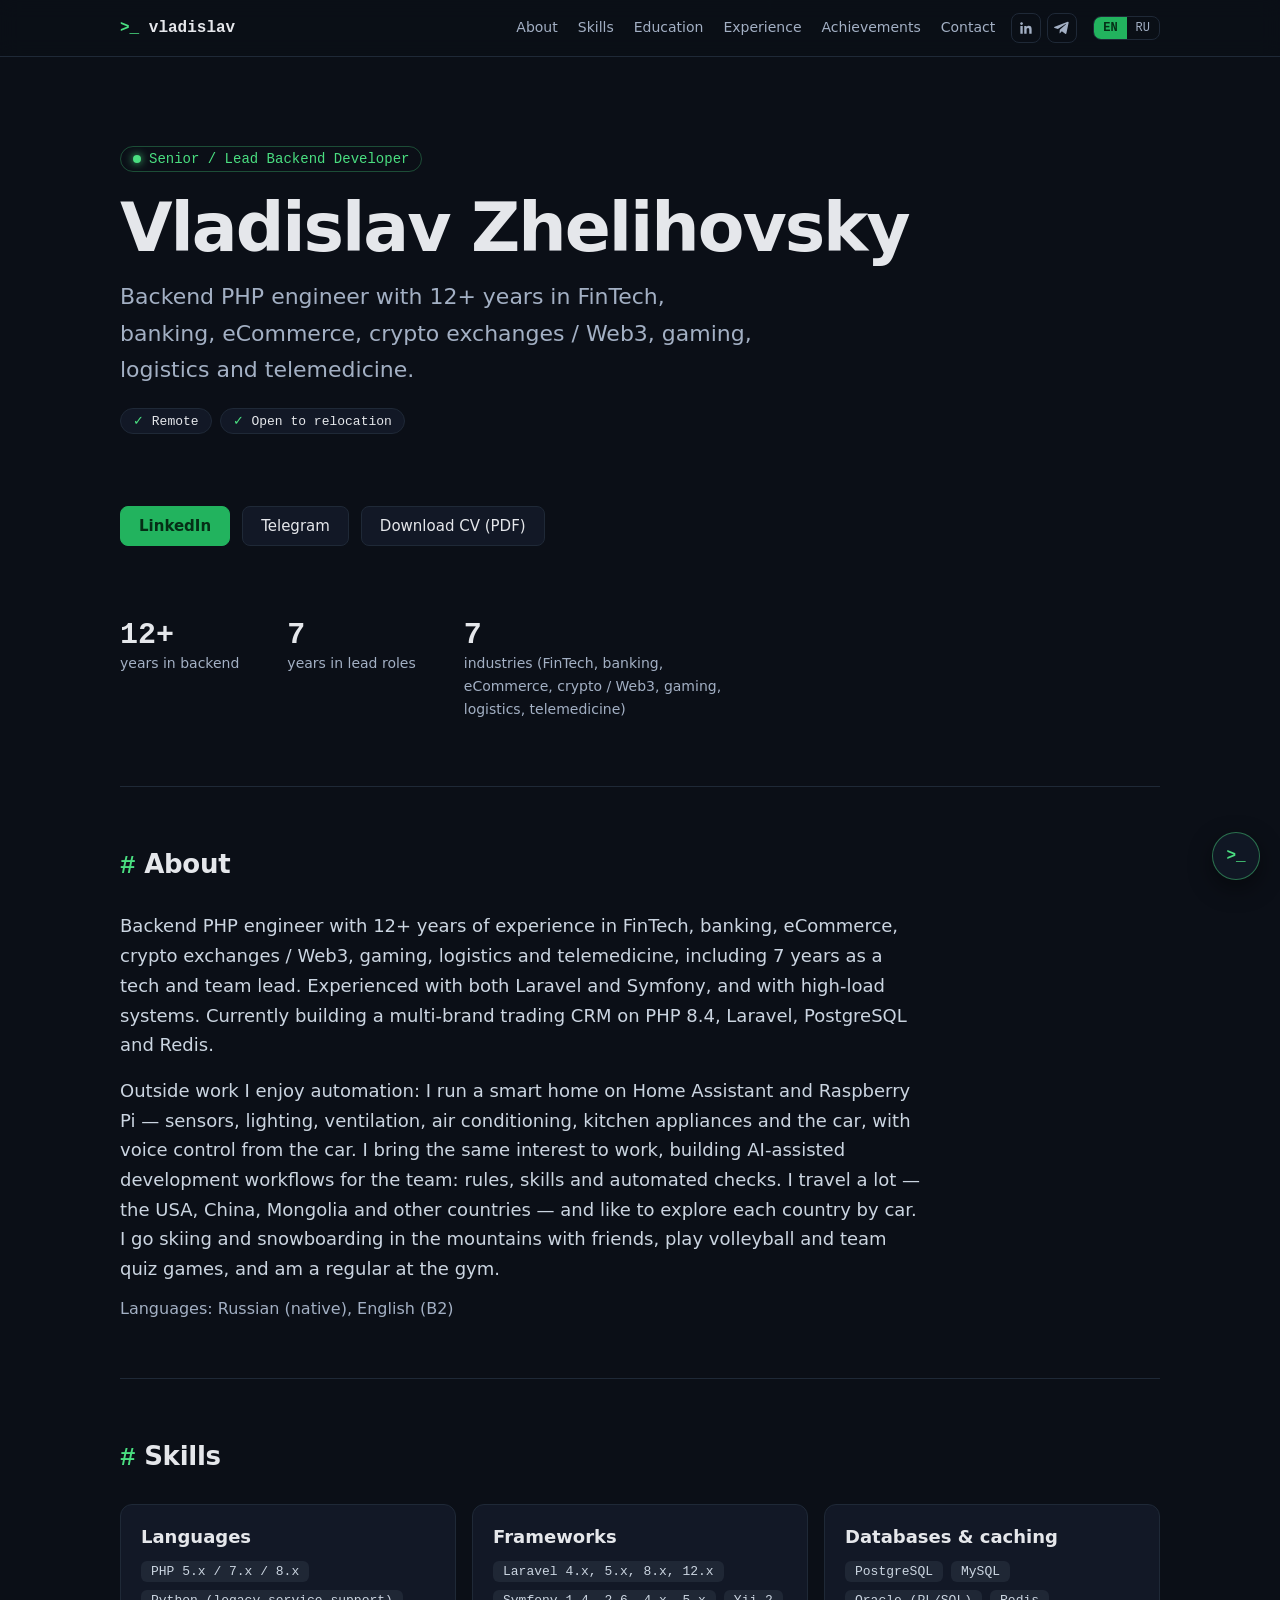
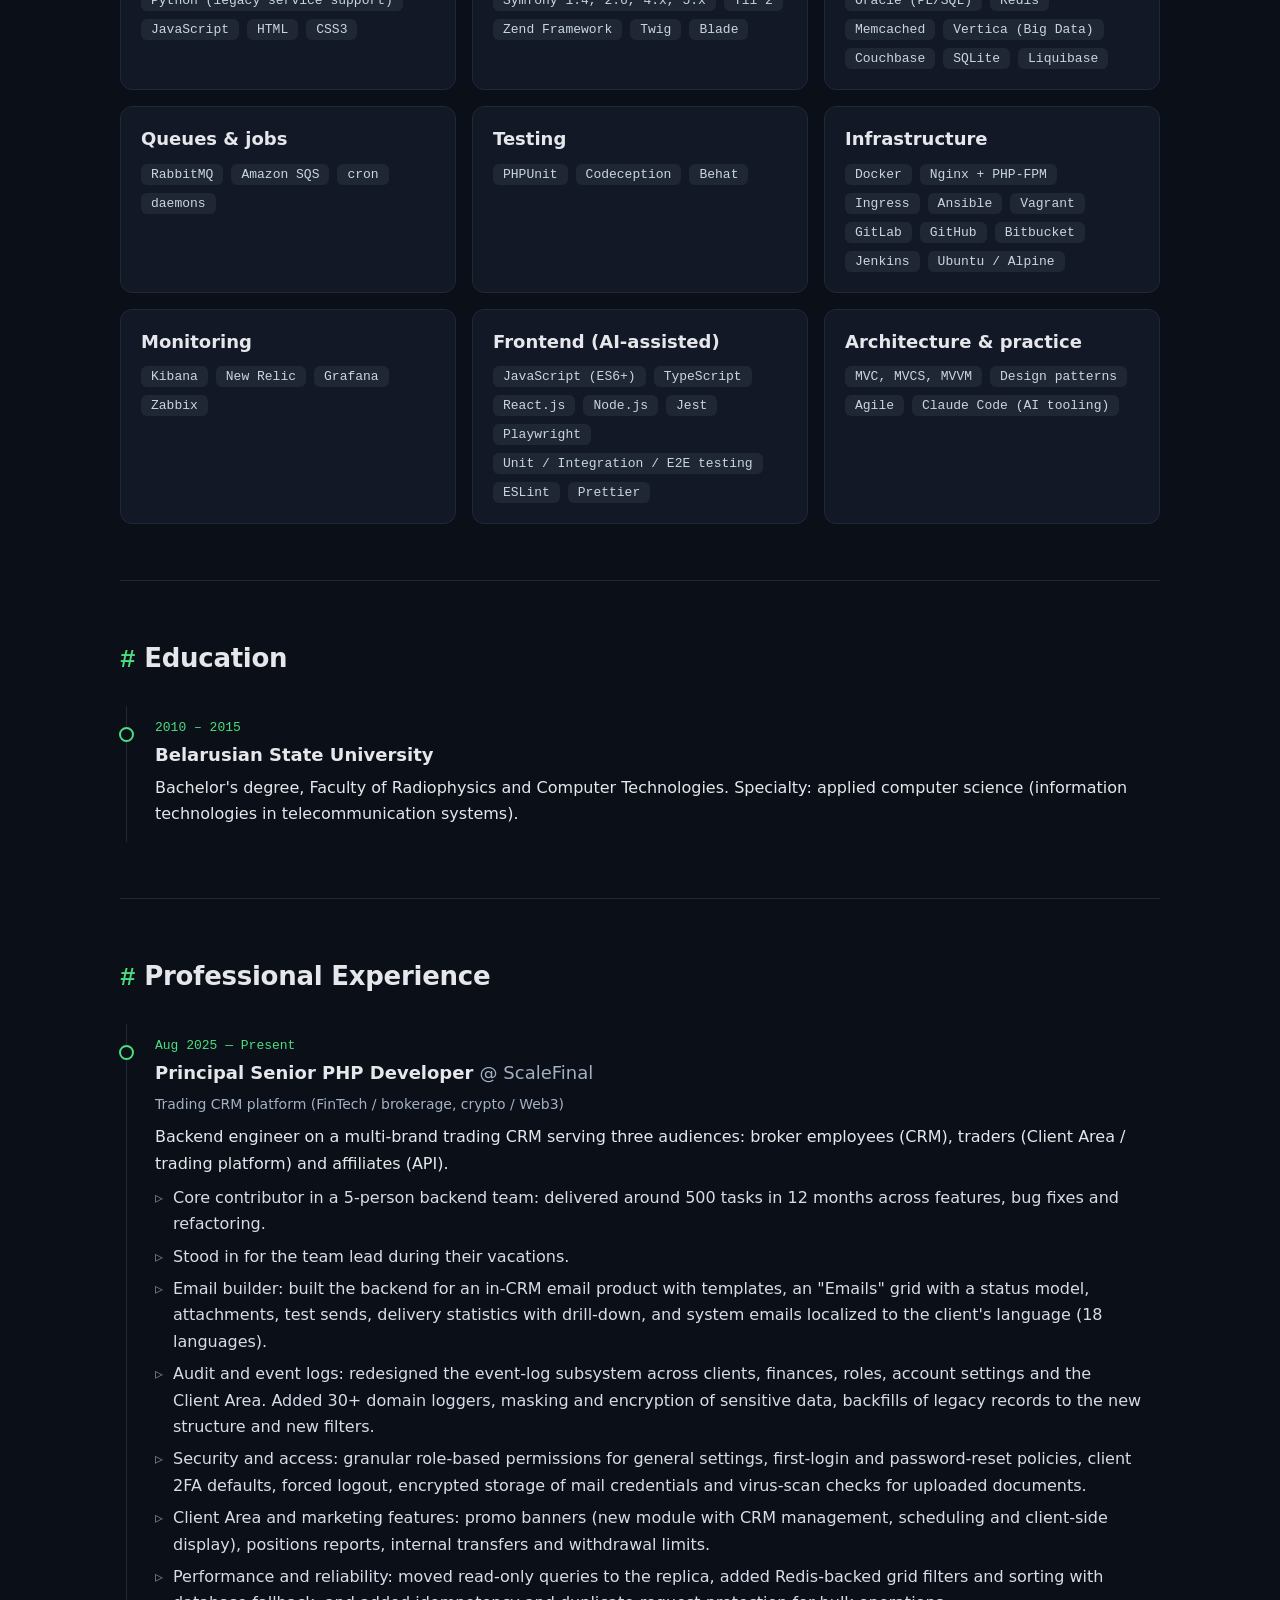
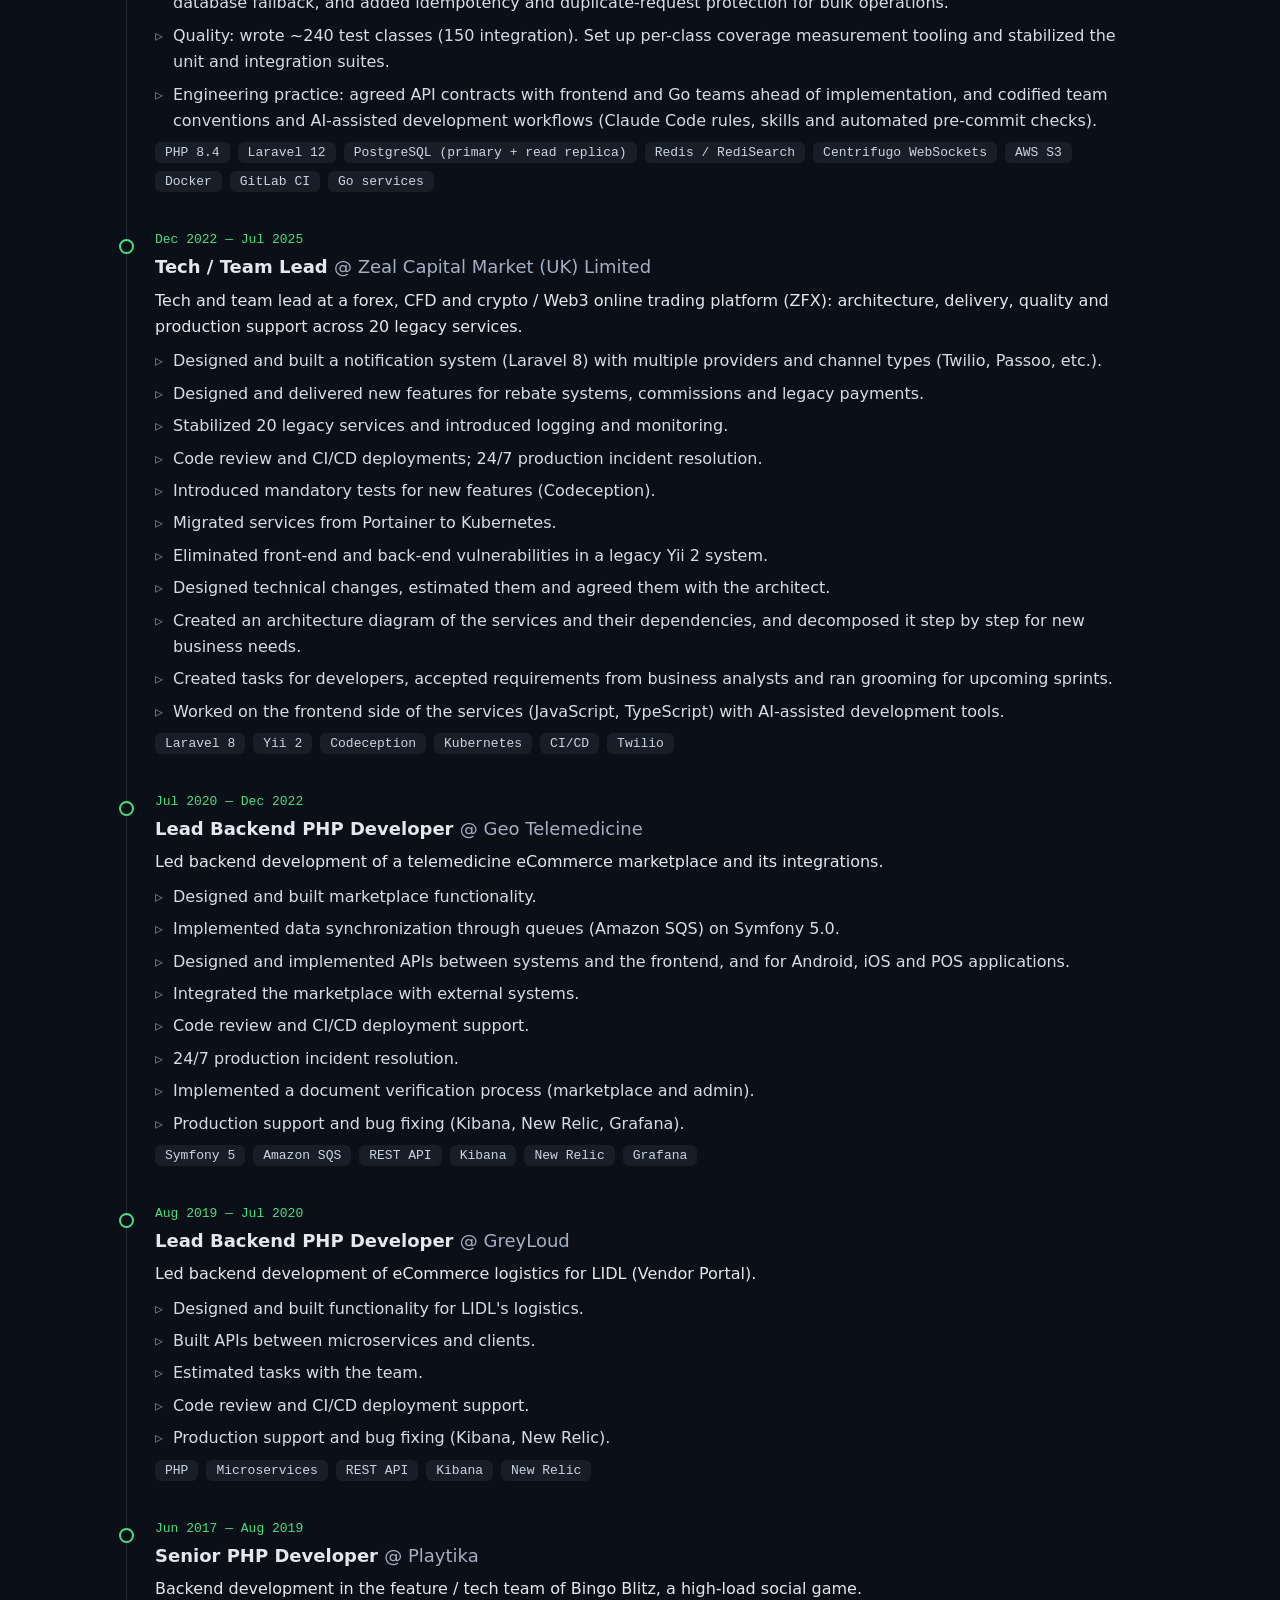
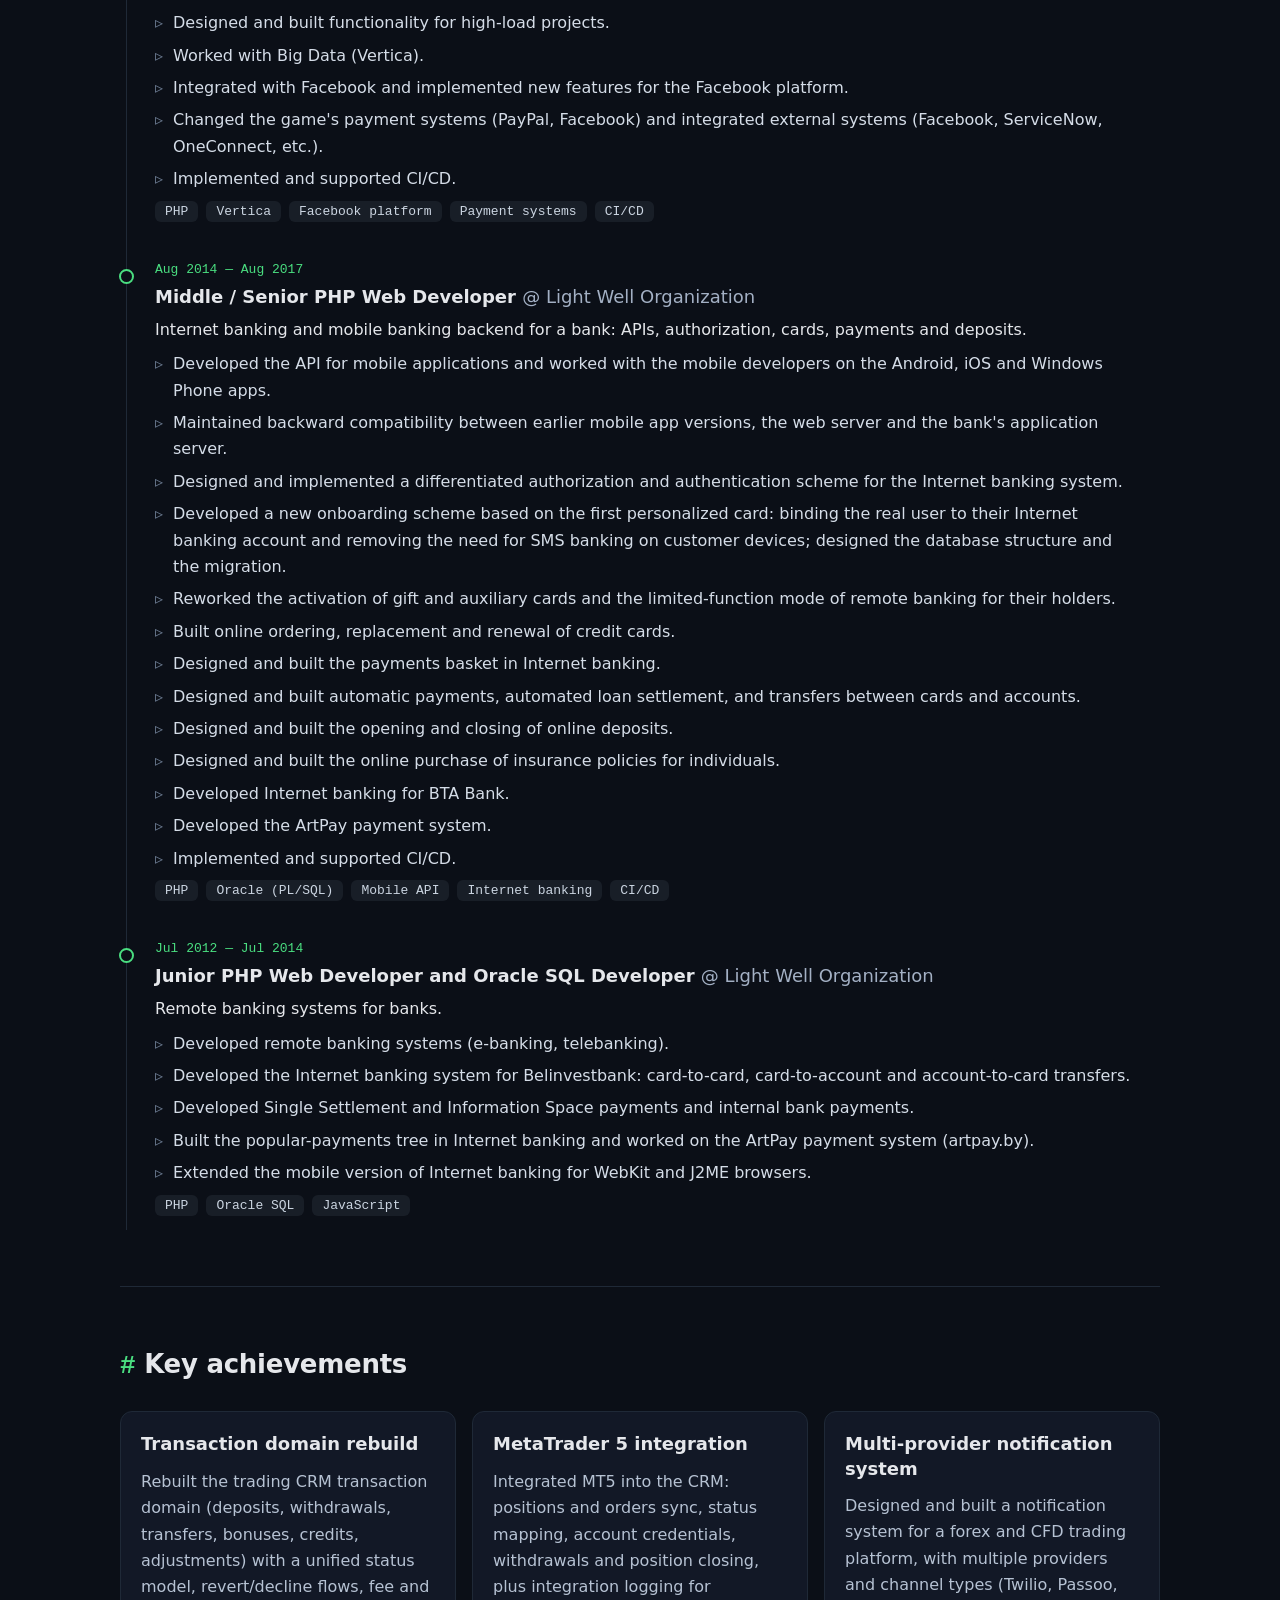
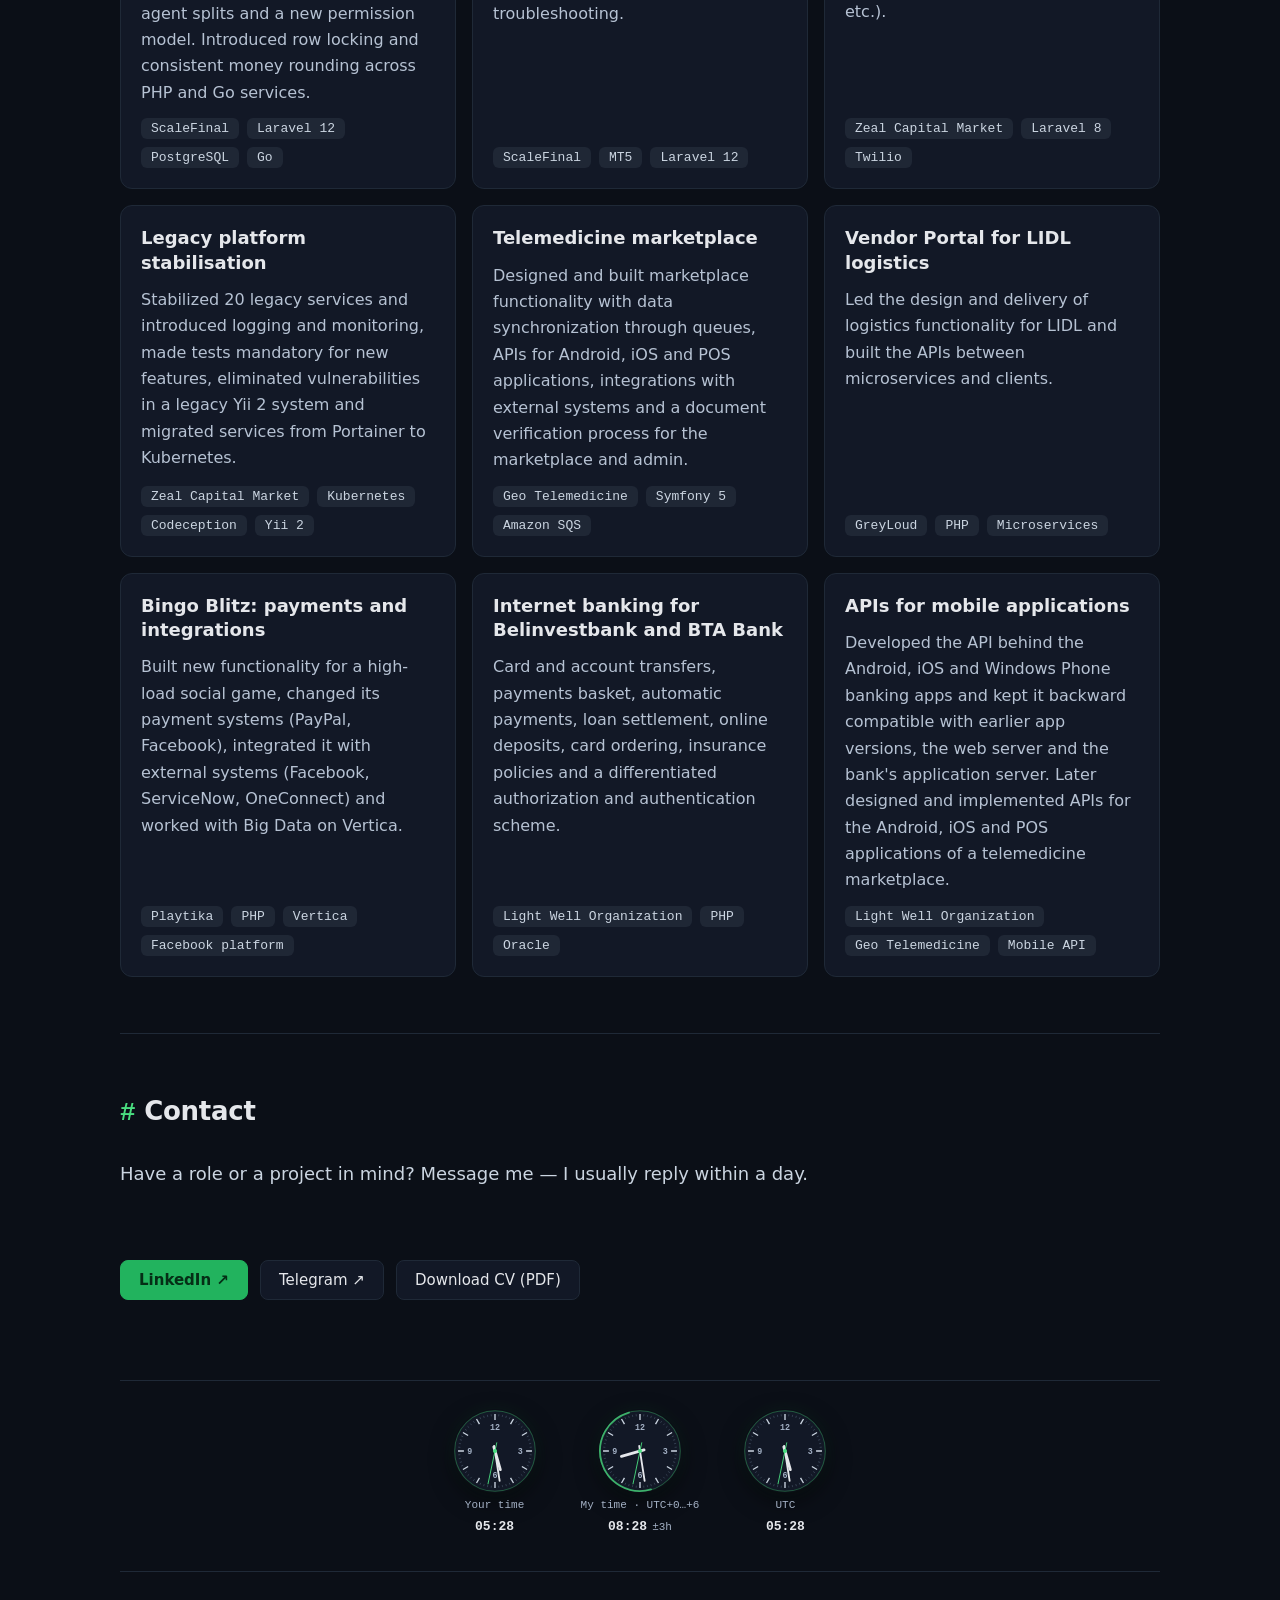
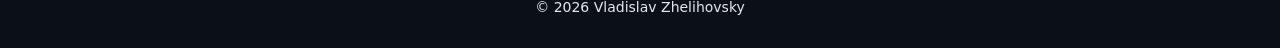
==== commit fed8c10d: "Update site" ====
--- a/index.html
+++ b/index.html
@@ -1 +1 @@
-<!doctype html><html lang="en"><head><meta charset="UTF-8"><meta name="viewport" content="width=device-width,initial-scale=1"><meta name="description" content="Backend PHP engineer with 12+ years in FinTech, banking, eCommerce, crypto exchanges / Web3, gaming, logistics and telemedicine."><meta property="og:type" content="website"><meta property="og:url" content="https://vlad-zhelihovsky.github.io/"><meta property="og:title" content="Vladislav Zhelihovsky — Senior / Lead Backend Developer"><meta property="og:description" content="Backend PHP engineer with 12+ years in FinTech, banking, eCommerce, crypto exchanges / Web3, gaming, logistics and telemedicine."><meta property="og:image" content="https://vlad-zhelihovsky.github.io/og.png"><meta property="og:image:width" content="1200"><meta property="og:image:height" content="630"><meta name="twitter:card" content="summary_large_image"><link rel="canonical" href="https://vlad-zhelihovsky.github.io/"><script type="application/ld+json">{"@context":"https://schema.org","@type":"Person","name":"Vladislav Zhelihovsky","jobTitle":"Senior / Lead Backend Developer","description":"Backend PHP engineer with 12+ years of experience in FinTech, banking, eCommerce, crypto exchanges / Web3, gaming, logistics and telemedicine, including 7 years as a tech and team lead. Experienced with both Laravel and Symfony, and with high-load systems. Currently building a multi-brand trading CRM on PHP 8.4, Laravel, PostgreSQL and Redis.","url":"https://vlad-zhelihovsky.github.io/","image":"https://vlad-zhelihovsky.github.io/og.png","sameAs":["https://www.linkedin.com/in/vladislav-zhelihovsky-81b3a1a6","https://t.me/powerduals"],"alumniOf":[{"@type":"CollegeOrUniversity","name":"Belarusian State University"}],"knowsLanguage":["Russian","English"],"knowsAbout":["PHP 5.x / 7.x / 8.x","Python (legacy service support)","JavaScript","HTML","CSS3","Laravel 4.x, 5.x, 8.x, 12.x","Symfony 1.4, 2.6, 4.x, 5.x","Yii 2","Zend Framework","Twig","Blade","PostgreSQL","MySQL","Oracle (PL/SQL)","Redis","Memcached","Vertica (Big Data)","Couchbase","SQLite","Liquibase","RabbitMQ","Amazon SQS","cron","daemons","PHPUnit","Codeception","Behat","Docker","Nginx + PHP-FPM","Ingress","Ansible","Vagrant","GitLab","GitHub","Bitbucket","Jenkins","Ubuntu / Alpine","Kibana","New Relic","Grafana","Zabbix","JavaScript (ES6+)","TypeScript","React.js","Node.js","Jest","Playwright","Unit / Integration / E2E testing","ESLint","Prettier","MVC, MVCS, MVVM","Design patterns","Agile","Claude Code (AI tooling)"]}</script><link rel="icon" href="data:image/svg+xml,<svg xmlns='http://www.w3.org/2000/svg' viewBox='0 0 100 100'><rect width='100' height='100' rx='22' fill='%230b0f17'/><text x='50' y='68' font-size='54' text-anchor='middle' fill='%234ade80' font-family='monospace'>&gt;_</text></svg>"><title>Vladislav Zhelihovsky — Senior / Lead Backend Developer</title><script>!function(){var t=document.cookie.match(/(?:^|; )lang=(en|ru)/),a=/\/ru\/?$/.test(location.pathname);!t||"ru"!==t[1]||a?document.addEventListener("click",function(t){var a=t.target.closest&&t.target.closest("a[data-lang]");a&&(document.cookie="lang="+a.getAttribute("data-lang")+"; path=/; max-age=31536000; SameSite=Lax")}):location.replace("ru/"+location.hash)}()</script><link rel="stylesheet" crossorigin href="./assets/index-D0brifMg.css"><link rel="alternate" hreflang="en" href="https://vlad-zhelihovsky.github.io/"><link rel="alternate" hreflang="ru" href="https://vlad-zhelihovsky.github.io/ru/"><link rel="alternate" hreflang="x-default" href="https://vlad-zhelihovsky.github.io/"></head><body><div id="app"><header class="topbar"><div class="container topbar-inner"><a class="logo" href="#top"><span class="prompt">&gt;_</span> vladislav</a><nav><a href="#about">About</a><a href="#skills">Skills</a><a href="#education">Education</a><a href="#experience">Experience</a><a href="#projects">Achievements</a><a href="#contact">Contact</a></nav><div class="social"><a href="https://www.linkedin.com/in/vladislav-zhelihovsky-81b3a1a6" aria-label="LinkedIn" title="LinkedIn" target="_blank" rel="noopener"><svg viewBox="0 0 24 24" aria-hidden="true"><path d="M20.447 20.452h-3.554v-5.569c0-1.328-.027-3.037-1.852-3.037-1.853 0-2.136 1.445-2.136 2.939v5.667H9.351V9h3.414v1.561h.046c.477-.9 1.637-1.85 3.37-1.85 3.601 0 4.267 2.37 4.267 5.455v6.286zM5.337 7.433c-1.144 0-2.063-.926-2.063-2.065 0-1.138.92-2.063 2.063-2.063 1.14 0 2.064.925 2.064 2.063 0 1.139-.925 2.065-2.064 2.065zm1.782 13.019H3.555V9h3.564v11.452z"></path></svg></a><a href="https://t.me/powerduals" aria-label="Telegram" title="Telegram" target="_blank" rel="noopener"><svg viewBox="0 0 24 24" aria-hidden="true"><path d="M21.94 4.3 18.6 19.9c-.25 1.1-.9 1.37-1.82.85l-5.03-3.7-2.43 2.33c-.27.27-.5.5-1.01.5l.36-5.12 9.32-8.42c.4-.36-.09-.56-.63-.2L5.85 13.4.9 11.85c-1.08-.34-1.1-1.08.22-1.6L20.5 2.8c.9-.33 1.68.2 1.44 1.5Z"></path></svg></a></div><div class="lang" role="group" aria-label="Language"><a href="./" data-lang="en" hreflang="en" class="active" aria-current="true">EN</a><a href="./ru/" data-lang="ru" hreflang="ru" class="">RU</a></div></div></header><main id="top" class="container"><section class="hero"><p class="eyebrow"><span class="dot"></span> Senior / Lead Backend Developer</p><h1>Vladislav Zhelihovsky</h1><p class="tagline">Backend PHP engineer with 12+ years in FinTech, banking, eCommerce, crypto exchanges / Web3, gaming, logistics and telemedicine.</p><ul class="open-to" aria-label="Looking for"><li>Remote</li><li>Open to relocation</li></ul><div class="hero-actions"><a class="primary btn" href="https://www.linkedin.com/in/vladislav-zhelihovsky-81b3a1a6" target="_blank" rel="noopener">LinkedIn</a><a class="btn" href="https://t.me/powerduals" target="_blank" rel="noopener">Telegram</a><a class="btn" href="./Vladislav_Zhelihovsky_CV.pdf" download>Download CV (PDF)</a></div><dl class="stats"><div><dt>12+</dt><dd>years in backend</dd></div><div><dt>7</dt><dd>years in lead roles</dd></div><div><dt>7</dt><dd>industries (FinTech, banking, eCommerce, crypto / Web3, gaming, logistics, telemedicine)</dd></div></dl></section><section id="about"><h2><span class="hash">#</span> About</h2><p class="lead">Backend PHP engineer with 12+ years of experience in FinTech, banking, eCommerce, crypto exchanges / Web3, gaming, logistics and telemedicine, including 7 years as a tech and team lead. Experienced with both Laravel and Symfony, and with high-load systems. Currently building a multi-brand trading CRM on PHP 8.4, Laravel, PostgreSQL and Redis.</p><p class="lead">Outside work I enjoy automation: I run a smart home on Home Assistant and Raspberry Pi — sensors, lighting, ventilation, air conditioning, kitchen appliances and the car, with voice control from the car. I bring the same interest to work, building AI-assisted development workflows for the team: rules, skills and automated checks. I travel a lot — the USA, China, Mongolia and other countries — and like to explore each country by car. I go skiing and snowboarding in the mountains with friends, play volleyball and team quiz games, and am a regular at the gym.</p><p class="muted">Languages: Russian (native), English (B2)</p></section><section id="skills"><h2><span class="hash">#</span> Skills</h2><div class="grid skills"><article class="card"><h3>Languages</h3><ul class="tags"><li>PHP 5.x / 7.x / 8.x</li><li>Python (legacy service support)</li><li>JavaScript</li><li>HTML</li><li>CSS3</li></ul></article><article class="card"><h3>Frameworks</h3><ul class="tags"><li>Laravel 4.x, 5.x, 8.x, 12.x</li><li>Symfony 1.4, 2.6, 4.x, 5.x</li><li>Yii 2</li><li>Zend Framework</li><li>Twig</li><li>Blade</li></ul></article><article class="card"><h3>Databases &amp; caching</h3><ul class="tags"><li>PostgreSQL</li><li>MySQL</li><li>Oracle (PL/SQL)</li><li>Redis</li><li>Memcached</li><li>Vertica (Big Data)</li><li>Couchbase</li><li>SQLite</li><li>Liquibase</li></ul></article><article class="card"><h3>Queues &amp; jobs</h3><ul class="tags"><li>RabbitMQ</li><li>Amazon SQS</li><li>cron</li><li>daemons</li></ul></article><article class="card"><h3>Testing</h3><ul class="tags"><li>PHPUnit</li><li>Codeception</li><li>Behat</li></ul></article><article class="card"><h3>Infrastructure</h3><ul class="tags"><li>Docker</li><li>Nginx + PHP-FPM</li><li>Ingress</li><li>Ansible</li><li>Vagrant</li><li>GitLab</li><li>GitHub</li><li>Bitbucket</li><li>Jenkins</li><li>Ubuntu / Alpine</li></ul></article><article class="card"><h3>Monitoring</h3><ul class="tags"><li>Kibana</li><li>New Relic</li><li>Grafana</li><li>Zabbix</li></ul></article><article class="card"><h3>Frontend (AI-assisted)</h3><ul class="tags"><li>JavaScript (ES6+)</li><li>TypeScript</li><li>React.js</li><li>Node.js</li><li>Jest</li><li>Playwright</li><li>Unit / Integration / E2E testing</li><li>ESLint</li><li>Prettier</li></ul></article><article class="card"><h3>Architecture &amp; practice</h3><ul class="tags"><li>MVC, MVCS, MVVM</li><li>Design patterns</li><li>Agile</li><li>Claude Code (AI tooling)</li></ul></article></div></section><section id="education"><h2><span class="hash">#</span> Education</h2><ol class="timeline"><li><p class="period">2010 – 2015</p><h3>Belarusian State University</h3><p>Bachelor&#39;s degree, Faculty of Radiophysics and Computer Technologies. Specialty: applied computer science (information technologies in telecommunication systems).</p></li></ol></section><section id="experience"><h2><span class="hash">#</span> Professional Experience</h2><ol class="timeline"><li><p class="period">Aug 2025 — Present</p><h3>Principal Senior PHP Developer <span class="at">@ ScaleFinal</span></h3><p class="muted small">Trading CRM platform (FinTech / brokerage, crypto / Web3)</p><p>Backend engineer on a multi-brand trading CRM serving three audiences: broker employees (CRM), traders (Client Area / trading platform) and affiliates (API).</p><ul class="highlights"><li>Core contributor in a 5-person backend team: delivered around 500 tasks in 12 months across features, bug fixes and refactoring.</li><li>Stood in for the team lead during their vacations.</li><li>Email builder: built the backend for an in-CRM email product with templates, an &quot;Emails&quot; grid with a status model, attachments, test sends, delivery statistics with drill-down, and system emails localized to the client&#39;s language (18 languages).</li><li>Audit and event logs: redesigned the event-log subsystem across clients, finances, roles, account settings and the Client Area. Added 30+ domain loggers, masking and encryption of sensitive data, backfills of legacy records to the new structure and new filters.</li><li>Security and access: granular role-based permissions for general settings, first-login and password-reset policies, client 2FA defaults, forced logout, encrypted storage of mail credentials and virus-scan checks for uploaded documents.</li><li>Client Area and marketing features: promo banners (new module with CRM management, scheduling and client-side display), positions reports, internal transfers and withdrawal limits.</li><li>Performance and reliability: moved read-only queries to the replica, added Redis-backed grid filters and sorting with database fallback, and added idempotency and duplicate-request protection for bulk operations.</li><li>Quality: wrote ~240 test classes (150 integration). Set up per-class coverage measurement tooling and stabilized the unit and integration suites.</li><li>Engineering practice: agreed API contracts with frontend and Go teams ahead of implementation, and codified team conventions and AI-assisted development workflows (Claude Code rules, skills and automated pre-commit checks).</li></ul><ul class="tags"><li>PHP 8.4</li><li>Laravel 12</li><li>PostgreSQL (primary + read replica)</li><li>Redis / RediSearch</li><li>Centrifugo WebSockets</li><li>AWS S3</li><li>Docker</li><li>GitLab CI</li><li>Go services</li></ul></li><li><p class="period">Dec 2022 — Jul 2025</p><h3>Tech / Team Lead <span class="at">@ Zeal Capital Market (UK) Limited</span></h3><p>Tech and team lead at a forex, CFD and crypto / Web3 online trading platform (ZFX): architecture, delivery, quality and production support across 20 legacy services.</p><ul class="highlights"><li>Designed and built a notification system (Laravel 8) with multiple providers and channel types (Twilio, Passoo, etc.).</li><li>Designed and delivered new features for rebate systems, commissions and legacy payments.</li><li>Stabilized 20 legacy services and introduced logging and monitoring.</li><li>Code review and CI/CD deployments; 24/7 production incident resolution.</li><li>Introduced mandatory tests for new features (Codeception).</li><li>Migrated services from Portainer to Kubernetes.</li><li>Eliminated front-end and back-end vulnerabilities in a legacy Yii 2 system.</li><li>Designed technical changes, estimated them and agreed them with the architect.</li><li>Created an architecture diagram of the services and their dependencies, and decomposed it step by step for new business needs.</li><li>Created tasks for developers, accepted requirements from business analysts and ran grooming for upcoming sprints.</li><li>Worked on the frontend side of the services (JavaScript, TypeScript) with AI-assisted development tools.</li></ul><ul class="tags"><li>Laravel 8</li><li>Yii 2</li><li>Codeception</li><li>Kubernetes</li><li>CI/CD</li><li>Twilio</li></ul></li><li><p class="period">Jul 2020 — Dec 2022</p><h3>Lead Backend PHP Developer <span class="at">@ Geo Telemedicine</span></h3><p>Led backend development of a telemedicine eCommerce marketplace and its integrations.</p><ul class="highlights"><li>Designed and built marketplace functionality.</li><li>Implemented data synchronization through queues (Amazon SQS) on Symfony 5.0.</li><li>Designed and implemented APIs between systems and the frontend, and for Android, iOS and POS applications.</li><li>Integrated the marketplace with external systems.</li><li>Code review and CI/CD deployment support.</li><li>24/7 production incident resolution.</li><li>Implemented a document verification process (marketplace and admin).</li><li>Production support and bug fixing (Kibana, New Relic, Grafana).</li></ul><ul class="tags"><li>Symfony 5</li><li>Amazon SQS</li><li>REST API</li><li>Kibana</li><li>New Relic</li><li>Grafana</li></ul></li><li><p class="period">Aug 2019 — Jul 2020</p><h3>Lead Backend PHP Developer <span class="at">@ GreyLoud</span></h3><p>Led backend development of eCommerce logistics for LIDL (Vendor Portal).</p><ul class="highlights"><li>Designed and built functionality for LIDL&#39;s logistics.</li><li>Built APIs between microservices and clients.</li><li>Estimated tasks with the team.</li><li>Code review and CI/CD deployment support.</li><li>Production support and bug fixing (Kibana, New Relic).</li></ul><ul class="tags"><li>PHP</li><li>Microservices</li><li>REST API</li><li>Kibana</li><li>New Relic</li></ul></li><li><p class="period">Jun 2017 — Aug 2019</p><h3>Senior PHP Developer <span class="at">@ Playtika</span></h3><p>Backend development in the feature / tech team of Bingo Blitz, a high-load social game.</p><ul class="highlights"><li>Designed and built functionality for high-load projects.</li><li>Worked with Big Data (Vertica).</li><li>Integrated with Facebook and implemented new features for the Facebook platform.</li><li>Changed the game&#39;s payment systems (PayPal, Facebook) and integrated external systems (Facebook, ServiceNow, OneConnect, etc.).</li><li>Implemented and supported CI/CD.</li></ul><ul class="tags"><li>PHP</li><li>Vertica</li><li>Facebook platform</li><li>Payment systems</li><li>CI/CD</li></ul></li><li><p class="period">Aug 2014 — Aug 2017</p><h3>Middle / Senior PHP Web Developer <span class="at">@ Light Well Organization</span></h3><p>Internet banking and mobile banking backend for a bank: APIs, authorization, cards, payments and deposits.</p><ul class="highlights"><li>Developed the API for mobile applications and worked with the mobile developers on the Android, iOS and Windows Phone apps.</li><li>Maintained backward compatibility between earlier mobile app versions, the web server and the bank&#39;s application server.</li><li>Designed and implemented a differentiated authorization and authentication scheme for the Internet banking system.</li><li>Developed a new onboarding scheme based on the first personalized card: binding the real user to their Internet banking account and removing the need for SMS banking on customer devices; designed the database structure and the migration.</li><li>Reworked the activation of gift and auxiliary cards and the limited-function mode of remote banking for their holders.</li><li>Built online ordering, replacement and renewal of credit cards.</li><li>Designed and built the payments basket in Internet banking.</li><li>Designed and built automatic payments, automated loan settlement, and transfers between cards and accounts.</li><li>Designed and built the opening and closing of online deposits.</li><li>Designed and built the online purchase of insurance policies for individuals.</li><li>Developed Internet banking for BTA Bank.</li><li>Developed the ArtPay payment system.</li><li>Implemented and supported CI/CD.</li></ul><ul class="tags"><li>PHP</li><li>Oracle (PL/SQL)</li><li>Mobile API</li><li>Internet banking</li><li>CI/CD</li></ul></li><li><p class="period">Jul 2012 — Jul 2014</p><h3>Junior PHP Web Developer and Oracle SQL Developer <span class="at">@ Light Well Organization</span></h3><p>Remote banking systems for banks.</p><ul class="highlights"><li>Developed remote banking systems (e-banking, telebanking).</li><li>Developed the Internet banking system for Belinvestbank: card-to-card, card-to-account and account-to-card transfers.</li><li>Developed Single Settlement and Information Space payments and internal bank payments.</li><li>Built the popular-payments tree in Internet banking and worked on the ArtPay payment system (artpay.by).</li><li>Extended the mobile version of Internet banking for WebKit and J2ME browsers.</li></ul><ul class="tags"><li>PHP</li><li>Oracle SQL</li><li>JavaScript</li></ul></li></ol></section><section id="projects"><h2><span class="hash">#</span> Key achievements</h2><div class="grid"><article class="card"><h3>Transaction domain rebuild</h3><p>Rebuilt the trading CRM transaction domain (deposits, withdrawals, transfers, bonuses, credits, adjustments) with a unified status model, revert/decline flows, fee and agent splits and a new permission model. Introduced row locking and consistent money rounding across PHP and Go services.</p><ul class="tags"><li>ScaleFinal</li><li>Laravel 12</li><li>PostgreSQL</li><li>Go</li></ul></article><article class="card"><h3>MetaTrader 5 integration</h3><p>Integrated MT5 into the CRM: positions and orders sync, status mapping, account credentials, withdrawals and position closing, plus integration logging for troubleshooting.</p><ul class="tags"><li>ScaleFinal</li><li>MT5</li><li>Laravel 12</li></ul></article><article class="card"><h3>Multi-provider notification system</h3><p>Designed and built a notification system for a forex and CFD trading platform, with multiple providers and channel types (Twilio, Passoo, etc.).</p><ul class="tags"><li>Zeal Capital Market</li><li>Laravel 8</li><li>Twilio</li></ul></article><article class="card"><h3>Legacy platform stabilisation</h3><p>Stabilized 20 legacy services and introduced logging and monitoring, made tests mandatory for new features, eliminated vulnerabilities in a legacy Yii 2 system and migrated services from Portainer to Kubernetes.</p><ul class="tags"><li>Zeal Capital Market</li><li>Kubernetes</li><li>Codeception</li><li>Yii 2</li></ul></article><article class="card"><h3>Telemedicine marketplace</h3><p>Designed and built marketplace functionality with data synchronization through queues, APIs for Android, iOS and POS applications, integrations with external systems and a document verification process for the marketplace and admin.</p><ul class="tags"><li>Geo Telemedicine</li><li>Symfony 5</li><li>Amazon SQS</li></ul></article><article class="card"><h3>Vendor Portal for LIDL logistics</h3><p>Led the design and delivery of logistics functionality for LIDL and built the APIs between microservices and clients.</p><ul class="tags"><li>GreyLoud</li><li>PHP</li><li>Microservices</li></ul></article><article class="card"><h3>Bingo Blitz: payments and integrations</h3><p>Built new functionality for a high-load social game, changed its payment systems (PayPal, Facebook), integrated it with external systems (Facebook, ServiceNow, OneConnect) and worked with Big Data on Vertica.</p><ul class="tags"><li>Playtika</li><li>PHP</li><li>Vertica</li><li>Facebook platform</li></ul></article><article class="card"><h3>Internet banking for Belinvestbank and BTA Bank</h3><p>Card and account transfers, payments basket, automatic payments, loan settlement, online deposits, card ordering, insurance policies and a differentiated authorization and authentication scheme.</p><ul class="tags"><li>Light Well Organization</li><li>PHP</li><li>Oracle</li></ul></article><article class="card"><h3>APIs for mobile applications</h3><p>Developed the API behind the Android, iOS and Windows Phone banking apps and kept it backward compatible with earlier app versions, the web server and the bank&#39;s application server. Later designed and implemented APIs for the Android, iOS and POS applications of a telemedicine marketplace.</p><ul class="tags"><li>Light Well Organization</li><li>Geo Telemedicine</li><li>Mobile API</li></ul></article></div></section><section id="contact"><h2><span class="hash">#</span> Contact</h2><p class="lead">Have a role or a project in mind? Message me — I usually reply within a day.</p><div class="hero-actions"><a class="primary btn" href="https://www.linkedin.com/in/vladislav-zhelihovsky-81b3a1a6" target="_blank" rel="noopener">LinkedIn ↗ </a><a class="btn" href="https://t.me/powerduals" target="_blank" rel="noopener">Telegram ↗ </a><a class="btn" href="./Vladislav_Zhelihovsky_CV.pdf" download>Download CV (PDF)</a></div></section></main><footer class="container footer"><span>© <span data-year>2026</span> Vladislav Zhelihovsky</span></footer></div><script>document.querySelectorAll("[data-year]").forEach(function(e){e.textContent=(new Date).getFullYear()})</script><script defer="defer" src="./trail.js?v=12"></script><script defer="defer" src="./nav.js?v=3"></script><script defer="defer" src="./matrix.js?v=2"></script><script defer="defer" src="./touch.js?v=2"></script><script defer="defer" src="./clocks.js?v=2"></script><script defer="defer" src="./portal.js?v=3"></script><script defer="defer" src="./weather.js?v=3"></script><script defer="defer" src="./terminal.js?v=5"></script></body></html>+<!doctype html><html lang="en"><head><meta charset="UTF-8"><meta name="viewport" content="width=device-width,initial-scale=1"><meta name="description" content="Backend PHP engineer with 12+ years in FinTech, banking, eCommerce, crypto exchanges / Web3, gaming, logistics and telemedicine."><meta property="og:type" content="website"><meta property="og:url" content="https://vlad-zhelihovsky.github.io/"><meta property="og:title" content="Vladislav Zhelihovsky — Senior / Lead Backend Developer"><meta property="og:description" content="Backend PHP engineer with 12+ years in FinTech, banking, eCommerce, crypto exchanges / Web3, gaming, logistics and telemedicine."><meta property="og:image" content="https://vlad-zhelihovsky.github.io/og.png"><meta property="og:image:width" content="1200"><meta property="og:image:height" content="630"><meta name="twitter:card" content="summary_large_image"><link rel="canonical" href="https://vlad-zhelihovsky.github.io/"><script type="application/ld+json">{"@context":"https://schema.org","@type":"Person","name":"Vladislav Zhelihovsky","jobTitle":"Senior / Lead Backend Developer","description":"Backend PHP engineer with 12+ years of experience in FinTech, banking, eCommerce, crypto exchanges / Web3, gaming, logistics and telemedicine, including 7 years as a tech and team lead. Experienced with both Laravel and Symfony, and with high-load systems. Currently building a multi-brand trading CRM on PHP 8.4, Laravel, PostgreSQL and Redis.","url":"https://vlad-zhelihovsky.github.io/","image":"https://vlad-zhelihovsky.github.io/og.png","sameAs":["https://www.linkedin.com/in/vladislav-zhelihovsky-81b3a1a6","https://t.me/powerduals"],"alumniOf":[{"@type":"CollegeOrUniversity","name":"Belarusian State University"}],"knowsLanguage":["Russian","English"],"knowsAbout":["PHP 5.x / 7.x / 8.x","Python (legacy service support)","JavaScript","HTML","CSS3","Laravel 4.x, 5.x, 8.x, 12.x","Symfony 1.4, 2.6, 4.x, 5.x","Yii 2","Zend Framework","Twig","Blade","PostgreSQL","MySQL","Oracle (PL/SQL)","Redis","Memcached","Vertica (Big Data)","Couchbase","SQLite","Liquibase","RabbitMQ","Amazon SQS","cron","daemons","PHPUnit","Codeception","Behat","Docker","Nginx + PHP-FPM","Ingress","Ansible","Vagrant","GitLab","GitHub","Bitbucket","Jenkins","Ubuntu / Alpine","Kibana","New Relic","Grafana","Zabbix","JavaScript (ES6+)","TypeScript","React.js","Node.js","Jest","Playwright","Unit / Integration / E2E testing","ESLint","Prettier","MVC, MVCS, MVVM","Design patterns","Agile","Claude Code (AI tooling)"]}</script><link rel="icon" href="data:image/svg+xml,<svg xmlns='http://www.w3.org/2000/svg' viewBox='0 0 100 100'><rect width='100' height='100' rx='22' fill='%230b0f17'/><text x='50' y='68' font-size='54' text-anchor='middle' fill='%234ade80' font-family='monospace'>&gt;_</text></svg>"><title>Vladislav Zhelihovsky — Senior / Lead Backend Developer</title><script>!function(){var t=document.cookie.match(/(?:^|; )lang=(en|ru)/),a=/\/ru\/?$/.test(location.pathname);!t||"ru"!==t[1]||a?document.addEventListener("click",function(t){var a=t.target.closest&&t.target.closest("a[data-lang]");a&&(document.cookie="lang="+a.getAttribute("data-lang")+"; path=/; max-age=31536000; SameSite=Lax")}):location.replace("ru/"+location.hash)}()</script><link rel="stylesheet" crossorigin href="./assets/index-CiFDfEcQ.css"><link rel="alternate" hreflang="en" href="https://vlad-zhelihovsky.github.io/"><link rel="alternate" hreflang="ru" href="https://vlad-zhelihovsky.github.io/ru/"><link rel="alternate" hreflang="x-default" href="https://vlad-zhelihovsky.github.io/"></head><body><div id="app"><header class="topbar"><div class="container topbar-inner"><a class="logo" href="#top"><span class="prompt">&gt;_</span> vladislav</a><nav><a href="#about">About</a><a href="#skills">Skills</a><a href="#education">Education</a><a href="#experience">Experience</a><a href="#projects">Achievements</a><a href="#contact">Contact</a></nav><div class="social"><a href="https://www.linkedin.com/in/vladislav-zhelihovsky-81b3a1a6" aria-label="LinkedIn" title="LinkedIn" target="_blank" rel="noopener"><svg viewBox="0 0 24 24" aria-hidden="true"><path d="M20.447 20.452h-3.554v-5.569c0-1.328-.027-3.037-1.852-3.037-1.853 0-2.136 1.445-2.136 2.939v5.667H9.351V9h3.414v1.561h.046c.477-.9 1.637-1.85 3.37-1.85 3.601 0 4.267 2.37 4.267 5.455v6.286zM5.337 7.433c-1.144 0-2.063-.926-2.063-2.065 0-1.138.92-2.063 2.063-2.063 1.14 0 2.064.925 2.064 2.063 0 1.139-.925 2.065-2.064 2.065zm1.782 13.019H3.555V9h3.564v11.452z"></path></svg></a><a href="https://t.me/powerduals" aria-label="Telegram" title="Telegram" target="_blank" rel="noopener"><svg viewBox="0 0 24 24" aria-hidden="true"><path d="M21.94 4.3 18.6 19.9c-.25 1.1-.9 1.37-1.82.85l-5.03-3.7-2.43 2.33c-.27.27-.5.5-1.01.5l.36-5.12 9.32-8.42c.4-.36-.09-.56-.63-.2L5.85 13.4.9 11.85c-1.08-.34-1.1-1.08.22-1.6L20.5 2.8c.9-.33 1.68.2 1.44 1.5Z"></path></svg></a></div><div class="lang" role="group" aria-label="Language"><a href="./" data-lang="en" hreflang="en" class="active" aria-current="true">EN</a><a href="./ru/" data-lang="ru" hreflang="ru" class="">RU</a></div></div></header><main id="top" class="container"><section class="hero"><p class="eyebrow"><span class="dot"></span> Senior / Lead Backend Developer</p><h1>Vladislav Zhelihovsky</h1><p class="tagline">Backend PHP engineer with 12+ years in FinTech, banking, eCommerce, crypto exchanges / Web3, gaming, logistics and telemedicine.</p><ul class="open-to" aria-label="Looking for"><li>Remote</li><li>Open to relocation</li></ul><div class="hero-actions"><a class="primary btn" href="https://www.linkedin.com/in/vladislav-zhelihovsky-81b3a1a6" target="_blank" rel="noopener">LinkedIn</a><a class="btn" href="https://t.me/powerduals" target="_blank" rel="noopener">Telegram</a><a class="btn" href="./Vladislav_Zhelihovsky_CV.pdf" download>Download CV (PDF)</a></div><dl class="stats"><div><dt>12+</dt><dd>years in backend</dd></div><div><dt>7</dt><dd>years in lead roles</dd></div><div><dt>7</dt><dd>industries (FinTech, banking, eCommerce, crypto / Web3, gaming, logistics, telemedicine)</dd></div></dl></section><section id="about"><h2><span class="hash">#</span> About</h2><p class="lead">Backend PHP engineer with 12+ years of experience in FinTech, banking, eCommerce, crypto exchanges / Web3, gaming, logistics and telemedicine, including 7 years as a tech and team lead. Experienced with both Laravel and Symfony, and with high-load systems. Currently building a multi-brand trading CRM on PHP 8.4, Laravel, PostgreSQL and Redis.</p><p class="lead">Outside work I enjoy automation: I run a smart home on Home Assistant and Raspberry Pi — sensors, lighting, ventilation, air conditioning, kitchen appliances and the car, with voice control from the car. I bring the same interest to work, building AI-assisted development workflows for the team: rules, skills and automated checks. I travel a lot — the USA, China, Mongolia and other countries — and like to explore each country by car. I go skiing and snowboarding in the mountains with friends, play volleyball and team quiz games, and am a regular at the gym.</p><p class="muted">Languages: Russian (native), English (B2)</p></section><section id="skills"><h2><span class="hash">#</span> Skills</h2><div class="grid skills"><article class="card"><h3>Languages</h3><ul class="tags"><li>PHP 5.x / 7.x / 8.x</li><li>Python (legacy service support)</li><li>JavaScript</li><li>HTML</li><li>CSS3</li></ul></article><article class="card"><h3>Frameworks</h3><ul class="tags"><li>Laravel 4.x, 5.x, 8.x, 12.x</li><li>Symfony 1.4, 2.6, 4.x, 5.x</li><li>Yii 2</li><li>Zend Framework</li><li>Twig</li><li>Blade</li></ul></article><article class="card"><h3>Databases &amp; caching</h3><ul class="tags"><li>PostgreSQL</li><li>MySQL</li><li>Oracle (PL/SQL)</li><li>Redis</li><li>Memcached</li><li>Vertica (Big Data)</li><li>Couchbase</li><li>SQLite</li><li>Liquibase</li></ul></article><article class="card"><h3>Queues &amp; jobs</h3><ul class="tags"><li>RabbitMQ</li><li>Amazon SQS</li><li>cron</li><li>daemons</li></ul></article><article class="card"><h3>Testing</h3><ul class="tags"><li>PHPUnit</li><li>Codeception</li><li>Behat</li></ul></article><article class="card"><h3>Infrastructure</h3><ul class="tags"><li>Docker</li><li>Nginx + PHP-FPM</li><li>Ingress</li><li>Ansible</li><li>Vagrant</li><li>GitLab</li><li>GitHub</li><li>Bitbucket</li><li>Jenkins</li><li>Ubuntu / Alpine</li></ul></article><article class="card"><h3>Monitoring</h3><ul class="tags"><li>Kibana</li><li>New Relic</li><li>Grafana</li><li>Zabbix</li></ul></article><article class="card"><h3>Frontend (AI-assisted)</h3><ul class="tags"><li>JavaScript (ES6+)</li><li>TypeScript</li><li>React.js</li><li>Node.js</li><li>Jest</li><li>Playwright</li><li>Unit / Integration / E2E testing</li><li>ESLint</li><li>Prettier</li></ul></article><article class="card"><h3>Architecture &amp; practice</h3><ul class="tags"><li>MVC, MVCS, MVVM</li><li>Design patterns</li><li>Agile</li><li>Claude Code (AI tooling)</li></ul></article></div></section><section id="education"><h2><span class="hash">#</span> Education</h2><ol class="timeline"><li><p class="period">2010 – 2015</p><h3>Belarusian State University</h3><p>Bachelor&#39;s degree, Faculty of Radiophysics and Computer Technologies. Specialty: applied computer science (information technologies in telecommunication systems).</p></li></ol></section><section id="experience"><h2><span class="hash">#</span> Professional Experience</h2><ol class="timeline"><li><p class="period">Aug 2025 — Present</p><h3>Principal Senior PHP Developer <span class="at">@ ScaleFinal</span></h3><p class="muted small">Trading CRM platform (FinTech / brokerage, crypto / Web3)</p><p>Backend engineer on a multi-brand trading CRM serving three audiences: broker employees (CRM), traders (Client Area / trading platform) and affiliates (API).</p><ul class="highlights"><li>Core contributor in a 5-person backend team: delivered around 500 tasks in 12 months across features, bug fixes and refactoring.</li><li>Stood in for the team lead during their vacations.</li><li>Email builder: built the backend for an in-CRM email product with templates, an &quot;Emails&quot; grid with a status model, attachments, test sends, delivery statistics with drill-down, and system emails localized to the client&#39;s language (18 languages).</li><li>Audit and event logs: redesigned the event-log subsystem across clients, finances, roles, account settings and the Client Area. Added 30+ domain loggers, masking and encryption of sensitive data, backfills of legacy records to the new structure and new filters.</li><li>Security and access: granular role-based permissions for general settings, first-login and password-reset policies, client 2FA defaults, forced logout, encrypted storage of mail credentials and virus-scan checks for uploaded documents.</li><li>Client Area and marketing features: promo banners (new module with CRM management, scheduling and client-side display), positions reports, internal transfers and withdrawal limits.</li><li>Performance and reliability: moved read-only queries to the replica, added Redis-backed grid filters and sorting with database fallback, and added idempotency and duplicate-request protection for bulk operations.</li><li>Quality: wrote ~240 test classes (150 integration). Set up per-class coverage measurement tooling and stabilized the unit and integration suites.</li><li>Engineering practice: agreed API contracts with frontend and Go teams ahead of implementation, and codified team conventions and AI-assisted development workflows (Claude Code rules, skills and automated pre-commit checks).</li></ul><ul class="tags"><li>PHP 8.4</li><li>Laravel 12</li><li>PostgreSQL (primary + read replica)</li><li>Redis / RediSearch</li><li>Centrifugo WebSockets</li><li>AWS S3</li><li>Docker</li><li>GitLab CI</li><li>Go services</li></ul></li><li><p class="period">Dec 2022 — Jul 2025</p><h3>Tech / Team Lead <span class="at">@ Zeal Capital Market (UK) Limited</span></h3><p>Tech and team lead at a forex, CFD and crypto / Web3 online trading platform (ZFX): architecture, delivery, quality and production support across 20 legacy services.</p><ul class="highlights"><li>Designed and built a notification system (Laravel 8) with multiple providers and channel types (Twilio, Passoo, etc.).</li><li>Designed and delivered new features for rebate systems, commissions and legacy payments.</li><li>Stabilized 20 legacy services and introduced logging and monitoring.</li><li>Code review and CI/CD deployments; 24/7 production incident resolution.</li><li>Introduced mandatory tests for new features (Codeception).</li><li>Migrated services from Portainer to Kubernetes.</li><li>Eliminated front-end and back-end vulnerabilities in a legacy Yii 2 system.</li><li>Designed technical changes, estimated them and agreed them with the architect.</li><li>Created an architecture diagram of the services and their dependencies, and decomposed it step by step for new business needs.</li><li>Created tasks for developers, accepted requirements from business analysts and ran grooming for upcoming sprints.</li><li>Worked on the frontend side of the services (JavaScript, TypeScript) with AI-assisted development tools.</li></ul><ul class="tags"><li>Laravel 8</li><li>Yii 2</li><li>Codeception</li><li>Kubernetes</li><li>CI/CD</li><li>Twilio</li></ul></li><li><p class="period">Jul 2020 — Dec 2022</p><h3>Lead Backend PHP Developer <span class="at">@ Geo Telemedicine</span></h3><p>Led backend development of a telemedicine eCommerce marketplace and its integrations.</p><ul class="highlights"><li>Designed and built marketplace functionality.</li><li>Implemented data synchronization through queues (Amazon SQS) on Symfony 5.0.</li><li>Designed and implemented APIs between systems and the frontend, and for Android, iOS and POS applications.</li><li>Integrated the marketplace with external systems.</li><li>Code review and CI/CD deployment support.</li><li>24/7 production incident resolution.</li><li>Implemented a document verification process (marketplace and admin).</li><li>Production support and bug fixing (Kibana, New Relic, Grafana).</li></ul><ul class="tags"><li>Symfony 5</li><li>Amazon SQS</li><li>REST API</li><li>Kibana</li><li>New Relic</li><li>Grafana</li></ul></li><li><p class="period">Aug 2019 — Jul 2020</p><h3>Lead Backend PHP Developer <span class="at">@ GreyLoud</span></h3><p>Led backend development of eCommerce logistics for LIDL (Vendor Portal).</p><ul class="highlights"><li>Designed and built functionality for LIDL&#39;s logistics.</li><li>Built APIs between microservices and clients.</li><li>Estimated tasks with the team.</li><li>Code review and CI/CD deployment support.</li><li>Production support and bug fixing (Kibana, New Relic).</li></ul><ul class="tags"><li>PHP</li><li>Microservices</li><li>REST API</li><li>Kibana</li><li>New Relic</li></ul></li><li><p class="period">Jun 2017 — Aug 2019</p><h3>Senior PHP Developer <span class="at">@ Playtika</span></h3><p>Backend development in the feature / tech team of Bingo Blitz, a high-load social game.</p><ul class="highlights"><li>Designed and built functionality for high-load projects.</li><li>Worked with Big Data (Vertica).</li><li>Integrated with Facebook and implemented new features for the Facebook platform.</li><li>Changed the game&#39;s payment systems (PayPal, Facebook) and integrated external systems (Facebook, ServiceNow, OneConnect, etc.).</li><li>Implemented and supported CI/CD.</li></ul><ul class="tags"><li>PHP</li><li>Vertica</li><li>Facebook platform</li><li>Payment systems</li><li>CI/CD</li></ul></li><li><p class="period">Aug 2014 — Aug 2017</p><h3>Middle / Senior PHP Web Developer <span class="at">@ Light Well Organization</span></h3><p>Internet banking and mobile banking backend for a bank: APIs, authorization, cards, payments and deposits.</p><ul class="highlights"><li>Developed the API for mobile applications and worked with the mobile developers on the Android, iOS and Windows Phone apps.</li><li>Maintained backward compatibility between earlier mobile app versions, the web server and the bank&#39;s application server.</li><li>Designed and implemented a differentiated authorization and authentication scheme for the Internet banking system.</li><li>Developed a new onboarding scheme based on the first personalized card: binding the real user to their Internet banking account and removing the need for SMS banking on customer devices; designed the database structure and the migration.</li><li>Reworked the activation of gift and auxiliary cards and the limited-function mode of remote banking for their holders.</li><li>Built online ordering, replacement and renewal of credit cards.</li><li>Designed and built the payments basket in Internet banking.</li><li>Designed and built automatic payments, automated loan settlement, and transfers between cards and accounts.</li><li>Designed and built the opening and closing of online deposits.</li><li>Designed and built the online purchase of insurance policies for individuals.</li><li>Developed Internet banking for BTA Bank.</li><li>Developed the ArtPay payment system.</li><li>Implemented and supported CI/CD.</li></ul><ul class="tags"><li>PHP</li><li>Oracle (PL/SQL)</li><li>Mobile API</li><li>Internet banking</li><li>CI/CD</li></ul></li><li><p class="period">Jul 2012 — Jul 2014</p><h3>Junior PHP Web Developer and Oracle SQL Developer <span class="at">@ Light Well Organization</span></h3><p>Remote banking systems for banks.</p><ul class="highlights"><li>Developed remote banking systems (e-banking, telebanking).</li><li>Developed the Internet banking system for Belinvestbank: card-to-card, card-to-account and account-to-card transfers.</li><li>Developed Single Settlement and Information Space payments and internal bank payments.</li><li>Built the popular-payments tree in Internet banking and worked on the ArtPay payment system (artpay.by).</li><li>Extended the mobile version of Internet banking for WebKit and J2ME browsers.</li></ul><ul class="tags"><li>PHP</li><li>Oracle SQL</li><li>JavaScript</li></ul></li></ol></section><section id="projects"><h2><span class="hash">#</span> Key achievements</h2><div class="grid"><article class="card"><h3>Transaction domain rebuild</h3><p>Rebuilt the trading CRM transaction domain (deposits, withdrawals, transfers, bonuses, credits, adjustments) with a unified status model, revert/decline flows, fee and agent splits and a new permission model. Introduced row locking and consistent money rounding across PHP and Go services.</p><ul class="tags"><li>ScaleFinal</li><li>Laravel 12</li><li>PostgreSQL</li><li>Go</li></ul></article><article class="card"><h3>MetaTrader 5 integration</h3><p>Integrated MT5 into the CRM: positions and orders sync, status mapping, account credentials, withdrawals and position closing, plus integration logging for troubleshooting.</p><ul class="tags"><li>ScaleFinal</li><li>MT5</li><li>Laravel 12</li></ul></article><article class="card"><h3>Multi-provider notification system</h3><p>Designed and built a notification system for a forex and CFD trading platform, with multiple providers and channel types (Twilio, Passoo, etc.).</p><ul class="tags"><li>Zeal Capital Market</li><li>Laravel 8</li><li>Twilio</li></ul></article><article class="card"><h3>Legacy platform stabilisation</h3><p>Stabilized 20 legacy services and introduced logging and monitoring, made tests mandatory for new features, eliminated vulnerabilities in a legacy Yii 2 system and migrated services from Portainer to Kubernetes.</p><ul class="tags"><li>Zeal Capital Market</li><li>Kubernetes</li><li>Codeception</li><li>Yii 2</li></ul></article><article class="card"><h3>Telemedicine marketplace</h3><p>Designed and built marketplace functionality with data synchronization through queues, APIs for Android, iOS and POS applications, integrations with external systems and a document verification process for the marketplace and admin.</p><ul class="tags"><li>Geo Telemedicine</li><li>Symfony 5</li><li>Amazon SQS</li></ul></article><article class="card"><h3>Vendor Portal for LIDL logistics</h3><p>Led the design and delivery of logistics functionality for LIDL and built the APIs between microservices and clients.</p><ul class="tags"><li>GreyLoud</li><li>PHP</li><li>Microservices</li></ul></article><article class="card"><h3>Bingo Blitz: payments and integrations</h3><p>Built new functionality for a high-load social game, changed its payment systems (PayPal, Facebook), integrated it with external systems (Facebook, ServiceNow, OneConnect) and worked with Big Data on Vertica.</p><ul class="tags"><li>Playtika</li><li>PHP</li><li>Vertica</li><li>Facebook platform</li></ul></article><article class="card"><h3>Internet banking for Belinvestbank and BTA Bank</h3><p>Card and account transfers, payments basket, automatic payments, loan settlement, online deposits, card ordering, insurance policies and a differentiated authorization and authentication scheme.</p><ul class="tags"><li>Light Well Organization</li><li>PHP</li><li>Oracle</li></ul></article><article class="card"><h3>APIs for mobile applications</h3><p>Developed the API behind the Android, iOS and Windows Phone banking apps and kept it backward compatible with earlier app versions, the web server and the bank&#39;s application server. Later designed and implemented APIs for the Android, iOS and POS applications of a telemedicine marketplace.</p><ul class="tags"><li>Light Well Organization</li><li>Geo Telemedicine</li><li>Mobile API</li></ul></article></div></section><section id="contact"><h2><span class="hash">#</span> Contact</h2><p class="lead">Have a role or a project in mind? Message me — I usually reply within a day.</p><div class="hero-actions"><a class="primary btn" href="https://www.linkedin.com/in/vladislav-zhelihovsky-81b3a1a6" target="_blank" rel="noopener">LinkedIn ↗ </a><a class="btn" href="https://t.me/powerduals" target="_blank" rel="noopener">Telegram ↗ </a><a class="btn" href="./Vladislav_Zhelihovsky_CV.pdf" download>Download CV (PDF)</a></div></section></main><footer class="container footer"><span>© <span data-year>2026</span> Vladislav Zhelihovsky</span></footer></div><script>document.querySelectorAll("[data-year]").forEach(function(e){e.textContent=(new Date).getFullYear()})</script><script defer="defer" src="./trail.js?v=12"></script><script defer="defer" src="./nav.js?v=3"></script><script defer="defer" src="./matrix.js?v=2"></script><script defer="defer" src="./touch.js?v=2"></script><script defer="defer" src="./clocks.js?v=3"></script><script defer="defer" src="./portal.js?v=3"></script><script defer="defer" src="./weather.js?v=3"></script><script defer="defer" src="./terminal.js?v=5"></script></body></html>
--- a/assets/index-CiFDfEcQ.css
+++ b/assets/index-CiFDfEcQ.css
@@ -0,0 +1 @@
+:root{--bg:#0b0f17;--surface:#121826;--border:#1f2937;--text:#e5e7eb;--muted:#94a3b8;--accent:#4ade80;--accent-ink:#052e16;--danger:#f87171;--mono:ui-monospace, "SF Mono", "JetBrains Mono", Menlo, Consolas, monospace;--sans:system-ui, -apple-system, "Segoe UI", Roboto, sans-serif;--lightningcss-light: ;--lightningcss-dark:initial;color-scheme:dark}*{box-sizing:border-box}html{scroll-behavior:smooth;scroll-padding-top:72px}body{background:radial-gradient(900px 500px at 85% -10%, #4ade8017, transparent 60%), var(--bg);color:var(--text);font:16px/1.65 var(--sans);-webkit-font-smoothing:antialiased;margin:0}a{color:var(--accent);text-decoration:none}a:hover{text-decoration:underline}h1,h2,h3,p,ul,ol,dl,dd{margin:0;padding:0}ul,ol{list-style:none}.container{width:min(1040px,100% - 32px);margin-inline:auto}.muted{color:var(--muted)}.small{font-size:14px}.topbar{z-index:10;-webkit-backdrop-filter:blur(10px);backdrop-filter:blur(10px);border-bottom:1px solid var(--border);background:#0b0f17cc;position:sticky;top:0}.topbar-inner{justify-content:space-between;align-items:center;gap:16px;height:56px;display:flex}.logo{font-family:var(--mono);color:var(--text);white-space:nowrap;font-weight:600}.logo:hover{text-decoration:none}.prompt{color:var(--accent)}.topbar nav{gap:20px;font-size:14px;display:flex;overflow-x:auto}.topbar nav a{color:var(--muted);white-space:nowrap}.topbar nav a:hover{color:var(--text);text-decoration:none}.topbar nav{min-width:0;margin-left:auto;overflow-y:hidden}.lang{border:1px solid var(--border);font:12px var(--mono);border-radius:8px;flex:none;display:flex;overflow:hidden}.lang a{color:var(--muted);padding:4px 9px;transition:color .2s,background .2s}.lang a:hover{color:var(--text);text-decoration:none}.lang a.active{background:var(--accent);color:var(--accent-ink);font-weight:600}.topbar nav a{padding:6px 0;transition:color .2s;position:relative}.topbar nav a.active{color:var(--accent)}.topbar nav a:after{content:"";background:var(--accent);border-radius:2px;height:2px;transition:transform .25s;position:absolute;bottom:0;left:0;right:0;transform:scaleX(0)}.topbar nav a.active:after{transform:scaleX(1)}section{border-bottom:1px solid var(--border);padding:56px 0}section:last-of-type{border-bottom:0}h2{letter-spacing:-.01em;margin-bottom:24px;font-size:26px}.hash{color:var(--accent);font-family:var(--mono)}h3{font-size:18px;line-height:1.35}.lead{color:#cbd5e1;max-width:70ch;font-size:18px}.lead+.muted{margin-top:12px}.hero{padding:88px 0 64px}.eyebrow{font:14px var(--mono);color:var(--accent);border:1px solid #4ade804d;border-radius:999px;align-items:center;gap:8px;padding:4px 12px;display:inline-flex}.dot{background:var(--accent);width:8px;height:8px;box-shadow:0 0 8px var(--accent);border-radius:50%}h1{letter-spacing:-.03em;margin:20px 0 16px;font-size:clamp(38px,7vw,68px);line-height:1.05}.tagline{color:var(--muted);max-width:46ch;font-size:clamp(18px,2.4vw,22px)}.open-to{flex-wrap:wrap;gap:8px;margin-top:20px;padding:0;list-style:none;display:flex}.open-to li{font:13px var(--mono);color:var(--text);border:1px solid var(--border);background:var(--surface);border-radius:999px;padding:4px 12px}.open-to li:before{content:"✓ ";color:var(--accent)}.hero-actions{flex-wrap:wrap;gap:12px;margin-top:32px;display:flex}.stats{flex-wrap:wrap;gap:16px 48px;margin-top:48px;display:flex}.hero .hero-actions,.hero .stats,#contact .hero-actions{margin-top:72px}#contact{padding-bottom:80px}.stats dt{font:600 30px var(--mono);color:var(--text)}.stats dd{color:var(--muted);font-size:14px}.btn{border:1px solid var(--border);background:var(--surface);color:var(--text);font:500 15px var(--sans);cursor:pointer;border-radius:8px;justify-content:center;align-items:center;padding:10px 18px;transition:border-color .15s,transform .15s;display:inline-flex}.btn:hover{border-color:var(--accent);text-decoration:none;transform:translateY(-1px)}.btn.primary{background:var(--accent);border-color:var(--accent);color:var(--accent-ink);font-weight:600}.btn:disabled{opacity:.6;cursor:progress;transform:none}.grid{grid-template-columns:repeat(auto-fill,minmax(280px,1fr));gap:16px;display:grid}.card{background:var(--surface);border:1px solid var(--border);border-radius:12px;flex-direction:column;gap:12px;padding:20px;display:flex}.card p{color:var(--muted);flex:1}.tags{flex-wrap:wrap;gap:8px;display:flex}.tags li{font:13px var(--mono);color:#cbd5e1;background:#94a3b81a;border-radius:6px;padding:3px 10px}.timeline{border-left:1px solid var(--border);gap:12px;margin-left:6px;display:grid}.timeline>li{border-radius:0 12px 12px 0;gap:8px;padding:14px 18px 14px 28px;display:grid;position:relative}.timeline>li:before{content:"";background:var(--bg);border:2px solid var(--accent);border-radius:50%;width:11px;height:11px;position:absolute;top:21px;left:-8px}.period{font:13px var(--mono);color:var(--accent)}.at{color:var(--muted);font-weight:400}.highlights{color:#cbd5e1;gap:4px;display:grid}.highlights li{padding-left:18px;position:relative}.highlights li:before{content:"▹";color:var(--accent);position:absolute;left:0}.contact{gap:16px;max-width:640px;margin-top:24px;display:grid}.contact .row{grid-template-columns:1fr 1fr;gap:16px;display:grid}.contact label{color:var(--muted);gap:6px;font-size:14px;display:grid}.contact input,.contact textarea{border:1px solid var(--border);background:var(--surface);width:100%;color:var(--text);font:16px var(--sans);resize:vertical;border-radius:8px;padding:10px 12px}.contact input:focus,.contact textarea:focus{outline:2px solid var(--accent);outline-offset:1px}.contact .invalid{border-color:var(--danger)}.contact small{color:var(--danger)}.actions{flex-wrap:wrap;align-items:center;gap:16px;display:flex}.notice.sent{color:var(--accent)}.notice.error{color:var(--danger)}.state{justify-items:start;gap:16px;padding:120px 0;display:grid}.footer{text-align:center;border-top:1px solid var(--border);flex-wrap:wrap;justify-content:center;gap:8px;padding:24px 0 40px;font-size:14px;display:flex}@media (width<=600px){.contact .row{grid-template-columns:1fr}section{padding:40px 0}.hero{padding:56px 0 40px}}.lead+.lead{margin-top:16px}.industries{flex-wrap:wrap;align-items:center;gap:12px;margin-top:28px;display:flex}.stats>div{max-width:280px}.card{transition:background-color .25s,border-color .25s,color .25s}.card p,.card .tags li,.card h3 a{transition:background-color .25s,color .25s}@media (hover:hover){.card:hover{background:var(--accent);border-color:var(--accent);color:var(--accent-ink)}.card:hover p{color:#14532d}.card:hover .tags li{color:var(--accent-ink);background:#052e1624}.card:hover h3 a{color:var(--accent-ink);text-decoration:underline}}.btn{transition:background-color .2s,border-color .2s,color .2s,transform .15s}@media (hover:hover){.btn:hover{background:var(--accent);border-color:var(--accent);color:var(--accent-ink)}.btn.primary:hover{background:#86efac;border-color:#86efac}}html{overflow-x:clip}.timeline>li{transform-origin:0;transition:transform .25s,background-color .25s,box-shadow .25s}.timeline>li:after{content:"";background:var(--accent);transform-origin:top;border-radius:3px;width:3px;transition:transform .3s;position:absolute;top:0;bottom:0;left:-2px;transform:scaleY(0);box-shadow:0 0 12px #4ade808c}.timeline>li:before{z-index:1;transition:background-color .25s,box-shadow .25s}@media (hover:hover){.timeline>li:hover{z-index:2;background:var(--surface);transform:scale(1.02);box-shadow:0 18px 44px #00000080}.timeline>li:hover:after{transform:scaleY(1)}.timeline>li:hover:before{background:var(--accent);box-shadow:0 0 10px var(--accent)}}@media (hover:hover) and (width>=1240px){.timeline>li:hover{transform:scale(1.06)}}.card{transition:background-color .25s,border-color .25s,color .25s,transform .25s,box-shadow .25s;position:relative}@media (hover:hover){.card:hover{z-index:2;transform:scale(1.06);box-shadow:0 18px 44px #00000080,0 0 28px #4ade8040}}.weather{border-top:1px solid var(--border);padding:28px 0 32px}.weather-head{flex-wrap:wrap;align-items:baseline;gap:4px 12px;margin-bottom:14px;display:flex}.weather-title{font:600 14px var(--mono);color:var(--accent)}.weather-days{grid-template-columns:repeat(3,1fr);gap:12px;padding:0;list-style:none;display:grid}.weather-days li{border:1px solid var(--border);background:var(--surface);border-radius:12px;grid-template-columns:auto 1fr;align-items:center;gap:2px 10px;padding:12px 14px;display:grid}.weather-day{font:12px var(--mono);color:var(--muted);grid-column:1/-1}.weather-icon{grid-row:span 2;font-size:26px;line-height:1}.weather-kind{font-size:14px}.weather-temp{font:600 15px var(--mono)}@media (width<=560px){.weather-days{grid-template-columns:1fr}}.weather-days li{transition:background-color .25s,border-color .25s,color .25s,transform .25s,box-shadow .25s}.weather-days li span{transition:color .25s}@media (hover:hover){.weather-days li:hover{background:var(--temp,var(--accent));border-color:var(--temp,var(--accent));color:#0b0f17;box-shadow:0 14px 34px #00000073, 0 0 26px color-mix(in srgb, var(--temp,var(--accent)) 45%, transparent);transform:scale(1.04)}.weather-days li:hover .weather-day{color:#0b0f17bf}}.term-launcher{z-index:25;cursor:pointer;width:48px;height:48px;color:var(--accent);font:600 16px var(--mono);background:#121826eb;border:1px solid #4ade8073;border-radius:50%;transition:transform .2s,box-shadow .2s,background-color .2s,color .2s;position:fixed;bottom:20px;right:20px;box-shadow:0 8px 24px #00000073}.term-launcher:hover{background:var(--accent);color:var(--accent-ink);transform:scale(1.08);box-shadow:0 0 24px #4ade8073}.term-open .term-launcher{display:none}.topbar .logo{cursor:pointer}.term-overlay{z-index:30;-webkit-backdrop-filter:blur(3px);backdrop-filter:blur(3px);background:#03060c99;place-items:center;padding:16px;display:grid;position:fixed;inset:0}.term-overlay[hidden]{display:none}.term{width:min(900px,100%);height:min(620px,86vh);font:14px/1.55 var(--mono);color:#b9f6cc;background:linear-gradient(160deg,#262d3a 0%,#151a23 45%,#0c0f15 100%);border:1px solid #2c3442;border-radius:26px;flex-direction:column;padding:10px 18px 0;display:flex;box-shadow:0 30px 80px #000000bf,inset 0 1px #ffffff17,inset 0 -3px 8px #0009}.term-bar{justify-content:space-between;align-items:center;padding:0 0 6px 6px;display:flex}.term-title{color:#6b7686;letter-spacing:.04em;font-size:11px}.term-close{color:#7d8898;cursor:pointer;background:#0c0f15;border:0;border-radius:50%;width:26px;height:26px;font-size:17px;line-height:1;box-shadow:inset 0 1px 2px #000000b3}.term-close:hover{color:var(--text);background:#1f2937}.term-glass{background:radial-gradient(#06140c 0%,#030906 70%,#010402 100%);border-radius:18px/16px;flex:1;min-height:0;display:flex;position:relative;overflow:hidden;box-shadow:inset 0 0 60px #000000e6,inset 0 0 18px #4ade8024,0 0 0 2px #05070a,0 0 0 3px #323b4a}.term-glass:before,.term-glass:after{content:"";pointer-events:none;z-index:1;position:absolute;inset:0}.term-glass:before{background:repeating-linear-gradient(#0000 0 2px,#00000038 2px 3px)}.term-glass:after{background:linear-gradient(125deg,#ffffff12 0%,#fff0 32%),radial-gradient(#0000 55%,#0000008c 100%);animation:5s infinite term-flicker}@keyframes term-flicker{0%,to{opacity:1}48%{opacity:1}50%{opacity:.86}52%{opacity:1}91%{opacity:.93}}@media (prefers-reduced-motion:reduce){.term-glass:after{animation:none}}.term-chin{justify-content:space-between;align-items:center;height:30px;padding:0 10px 2px 8px;display:flex}.term-brand{font:600 10px var(--mono);letter-spacing:.22em;color:#56606f}.term-led{background:var(--accent);width:7px;height:7px;box-shadow:0 0 8px var(--accent), 0 0 2px #fff;border-radius:50%}.term-screen{overscroll-behavior:contain;text-shadow:0 0 6px #4ade8059;flex:1;padding:18px 20px;overflow-y:auto}.term-intro{color:var(--accent);min-height:1.55em;font-size:20px}.term-intro:after{content:"█";margin-left:2px;animation:1s step-end infinite term-blink}@keyframes term-blink{50%{opacity:0}}.term-line[hidden]{display:none}.term-row{white-space:pre-wrap;overflow-wrap:anywhere}.term-echo{margin-top:8px}.term-accent{color:var(--accent)}.term-muted{color:#6fa585}.term a{color:#86efac;text-decoration:underline}.term-error{color:#fca5a5}.term-hint{color:#fde047;text-shadow:0 0 8px #fde04773;font-weight:600}.term-line{align-items:baseline;gap:8px;margin-top:8px;display:flex}.term-prompt{color:var(--muted);white-space:nowrap}.term-user{color:var(--accent)}.term-path{color:#93c5fd}.term-input{min-width:0;color:inherit;font:inherit;text-shadow:inherit;caret-color:var(--accent);background:0 0;border:0;outline:0;flex:1}@media (width<=560px){.term-launcher{bottom:14px;right:14px}.term-overlay{place-items:start center;padding:8px}.term{border-radius:18px;height:min(500px,64vh);padding:8px 10px 0;font-size:13px}.term-intro{font-size:17px}.term-input{font-size:16px}.term-line .term-user{display:none}}.social{flex:none;gap:6px;display:flex}.social a{border:1px solid var(--border);width:30px;height:30px;color:var(--muted);border-radius:8px;place-items:center;transition:color .2s,border-color .2s,background-color .2s;display:grid}.social a:hover{color:var(--accent-ink);background:var(--accent);border-color:var(--accent)}.social svg{fill:currentColor;width:16px;height:16px}.timeline>li.is-touched{z-index:2;background:var(--surface);transform:scale(1.02);box-shadow:0 18px 44px #00000080}.timeline>li.is-touched:after{transform:scaleY(1)}.timeline>li.is-touched:before{background:var(--accent);box-shadow:0 0 10px var(--accent)}.card.is-touched{z-index:2;background:var(--accent);border-color:var(--accent);color:var(--accent-ink);transform:scale(1.02);box-shadow:0 18px 44px #00000080,0 0 28px #4ade8040}.card.is-touched h3 a{color:var(--accent-ink);text-decoration:underline}.weather-days li.is-touched{background:var(--temp,var(--accent));border-color:var(--temp,var(--accent));color:#0b0f17;box-shadow:0 14px 34px #00000073, 0 0 26px color-mix(in srgb, var(--temp,var(--accent)) 45%, transparent)}.weather-days li.is-touched .weather-day{color:#0b0f17bf}.btn.is-touched,.social a.is-touched,.term-launcher.is-touched{background:var(--accent);border-color:var(--accent);color:var(--accent-ink)}.lang a.is-touched:not(.active),.lang button.is-touched:not(.active){color:var(--text);background:var(--border)}.clocks{border-top:1px solid var(--border);flex-wrap:wrap;justify-content:center;gap:20px 44px;width:min(1040px,100% - 32px);margin-inline:auto;padding:28px 0 32px;display:flex}@media (width>=1300px){.clocks{z-index:5;border:0;justify-items:center;gap:18px;width:auto;margin:0;padding:0;display:grid;position:fixed;top:50%;right:22px;transform:translateY(-50%)}.term-open .clocks{display:none}}.clock{justify-items:center;gap:6px;margin:0;display:grid}.clock-dial{border-radius:50%;width:84px;height:84px;box-shadow:0 8px 22px #00000080,0 0 18px #4ade8014}.clock-face{fill:var(--surface);stroke:#4ade8059;stroke-width:1.2px}.clock-mark{stroke:#475569;stroke-width:.7px}.clock-mark-hour{stroke:#cbd5e1;stroke-width:1.6px}.clock-number{font:600 10px var(--mono);fill:var(--muted)}.clock-hand{stroke:var(--text);stroke-linecap:round}.clock-hand-hour{stroke-width:3.4px}.clock-hand-minute{stroke-width:2.2px}.clock-hand-second{stroke:var(--accent);stroke-width:1px}.clock-pin{fill:var(--accent)}.clock figcaption{text-align:center;justify-items:center;gap:1px;display:grid}.clock-label{font:11px var(--mono);color:var(--muted);white-space:nowrap}.clock-digits{font:600 13px var(--mono);color:var(--text)}.clock-range{fill:none;stroke:var(--accent);stroke-width:2.2px;stroke-linecap:round;opacity:.7;transition:opacity .3s}.clock-reading{white-space:nowrap}.clock-spread{font:11px var(--mono);color:var(--muted);transition:color .3s}.clock-dial{transition:box-shadow .3s}.clock.is-running .clock-range{opacity:1}.clock.is-running .clock-spread{color:var(--accent)}.clock.is-running .clock-dial{box-shadow:0 8px 22px #00000080,0 0 22px #4ade803d}@media (width<=560px){.clocks{justify-content:space-between;gap:16px 10px}.clock-dial{width:70px;height:70px}.clock-label,.clock-spread{font-size:10px}}:root{--accent-fill:#22b35e;--accent-fill-hover:#2fc56d;--muted:#a3b0c4;--marker:#6b7a90}.btn.primary{background:var(--accent-fill);border-color:var(--accent-fill)}.lang a.active,.lang button.active{background:var(--accent-fill)}@media (hover:hover){.btn:hover,.social a:hover,.term-launcher:hover{background:var(--accent-fill);border-color:var(--accent-fill);color:var(--accent-ink)}.btn.primary:hover{background:var(--accent-fill-hover);border-color:var(--accent-fill-hover)}.term-launcher:hover{box-shadow:0 0 20px #22b35e59}}.btn.is-touched,.social a.is-touched,.term-launcher.is-touched{background:var(--accent-fill);border-color:var(--accent-fill)}.btn.primary.is-touched{background:var(--accent-fill-hover);border-color:var(--accent-fill-hover)}@media (hover:hover){.card:hover{background:linear-gradient(#4ade801a, #4ade801a), var(--surface);color:var(--text);border-color:#4ade808c;box-shadow:0 18px 44px #00000080,0 0 22px #4ade801f}.card:hover p{color:#d5dde8}.card:hover .tags li{color:#dbe3ee;background:#94a3b829}.card:hover h3 a{color:var(--accent)}}.card.is-touched{background:linear-gradient(#4ade801a, #4ade801a), var(--surface);color:var(--text);border-color:#4ade808c;box-shadow:0 18px 44px #00000080,0 0 22px #4ade801f}.card.is-touched p{color:#d5dde8}.card.is-touched .tags li{color:#dbe3ee;background:#94a3b829}.card.is-touched h3 a{color:var(--accent)}.highlights li:before{color:var(--marker)}.highlights{color:#d5dde8;gap:6px}.card p{color:#b6c2d3}.topbar nav{scrollbar-width:none}.topbar nav::-webkit-scrollbar{display:none}@media (width<=720px){html{scroll-padding-top:104px}.topbar-inner{flex-wrap:wrap;gap:0 12px;height:auto;padding-top:8px}.topbar .logo{margin-right:auto}.topbar nav{flex:0 0 100%;order:3;gap:22px;margin:6px 0 0;padding:2px 0 6px;font-size:15px;-webkit-mask-image:linear-gradient(90deg,#000 0 calc(100% - 28px),#0000 100%);mask-image:linear-gradient(90deg,#000 0 calc(100% - 28px),#0000 100%)}.topbar nav a{padding:8px 0}.topbar nav a:last-child{padding-right:28px}}
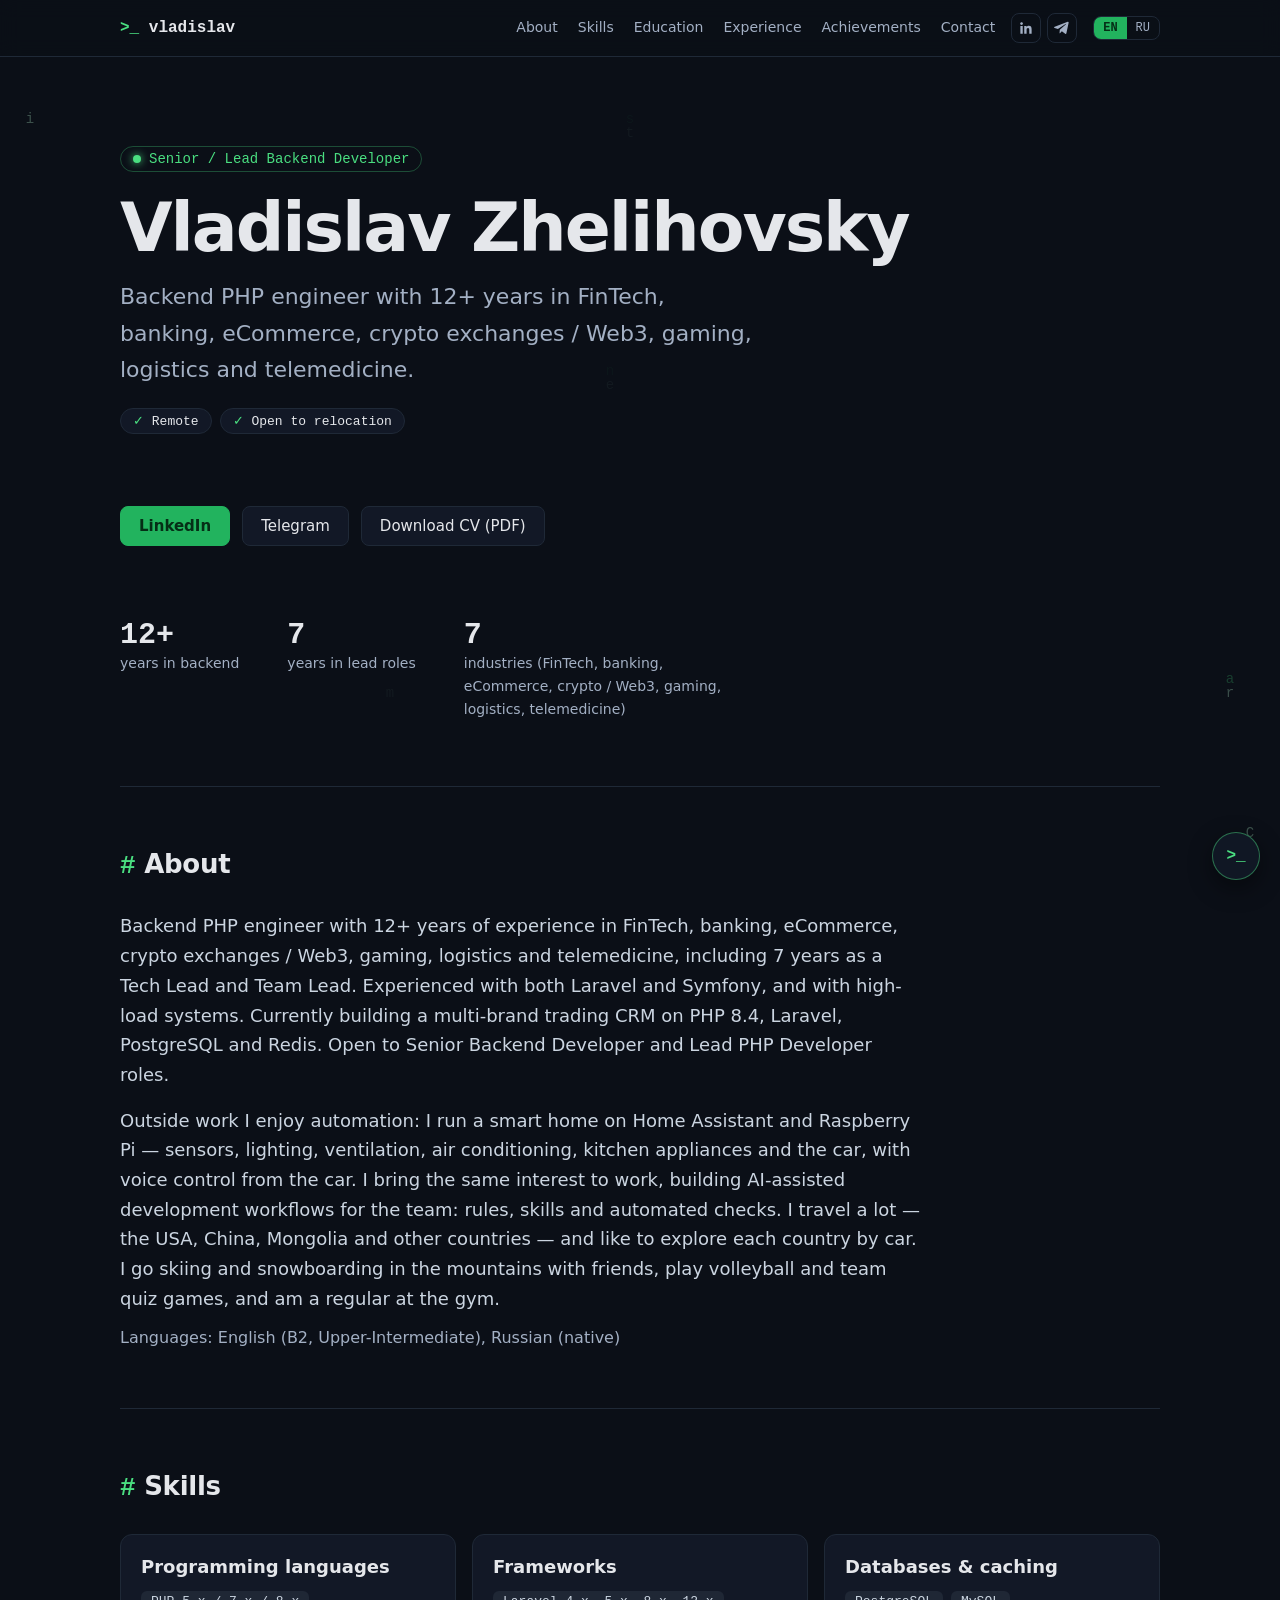
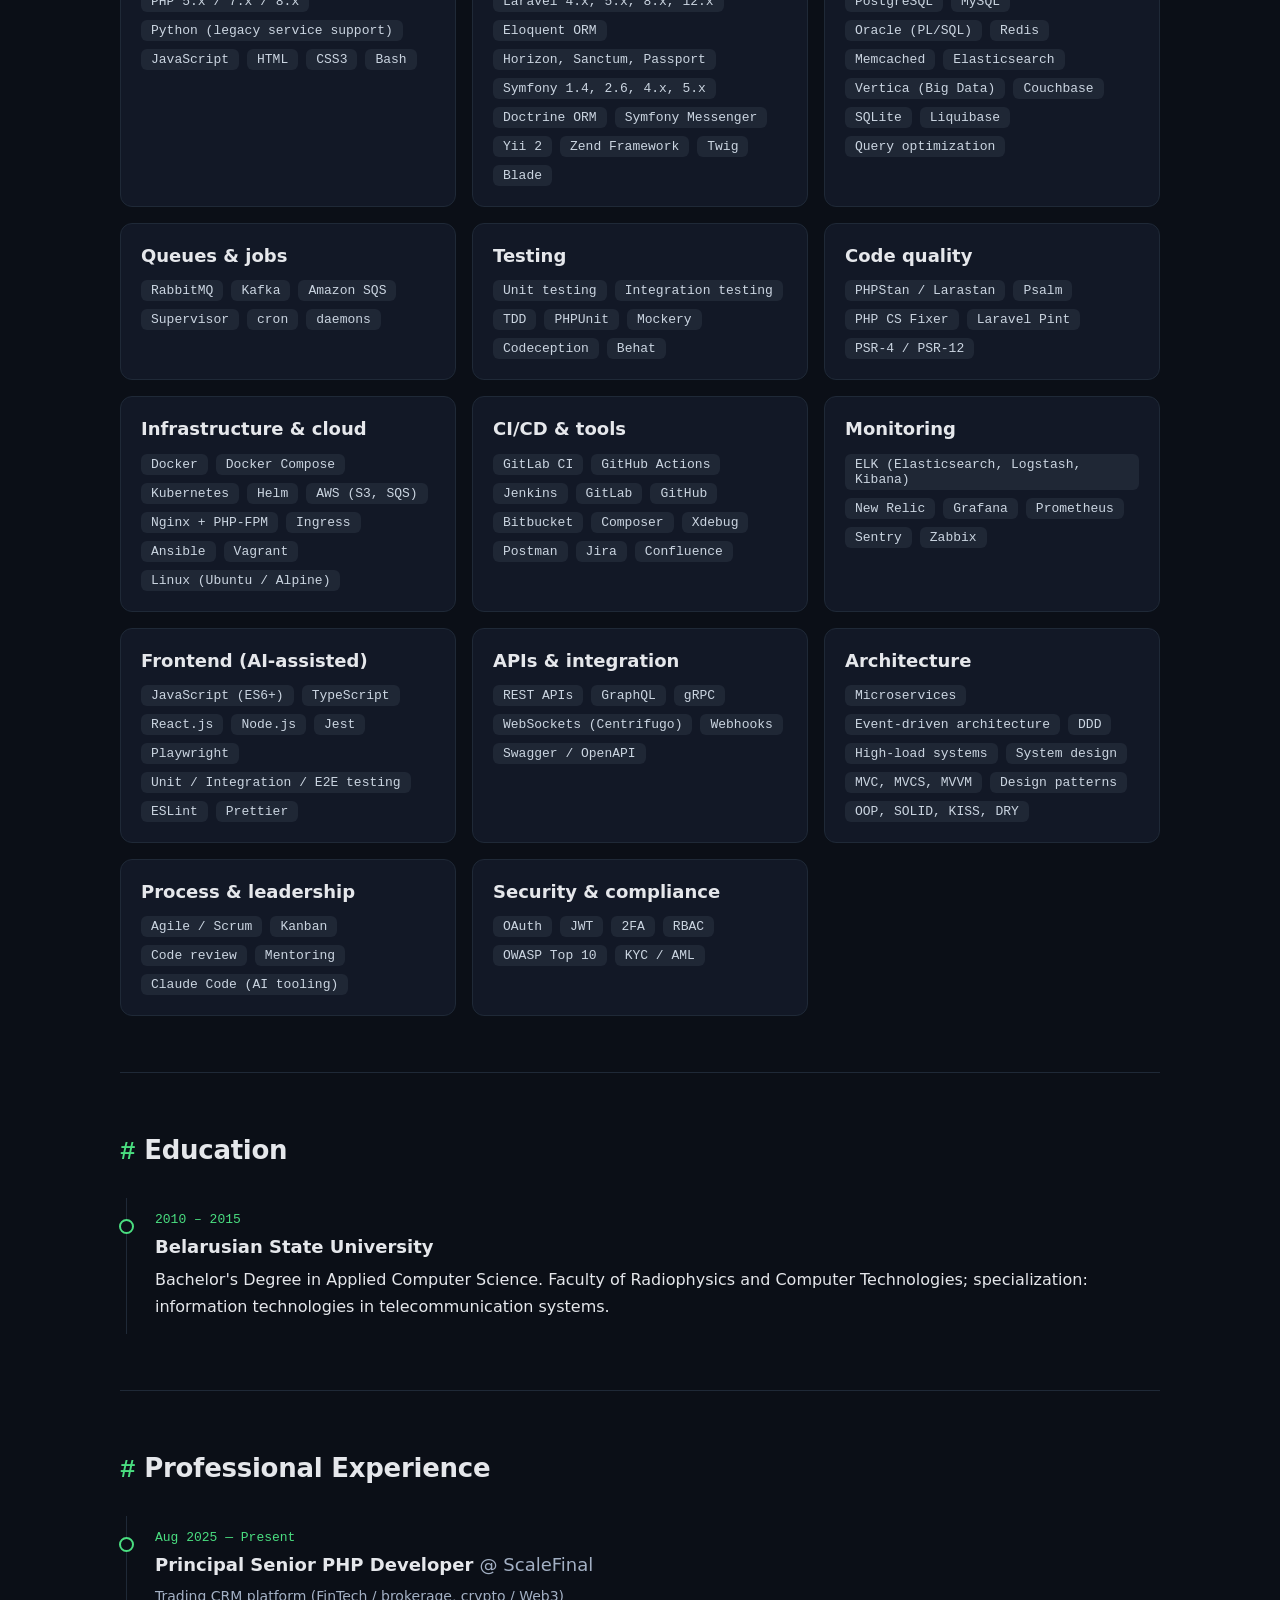
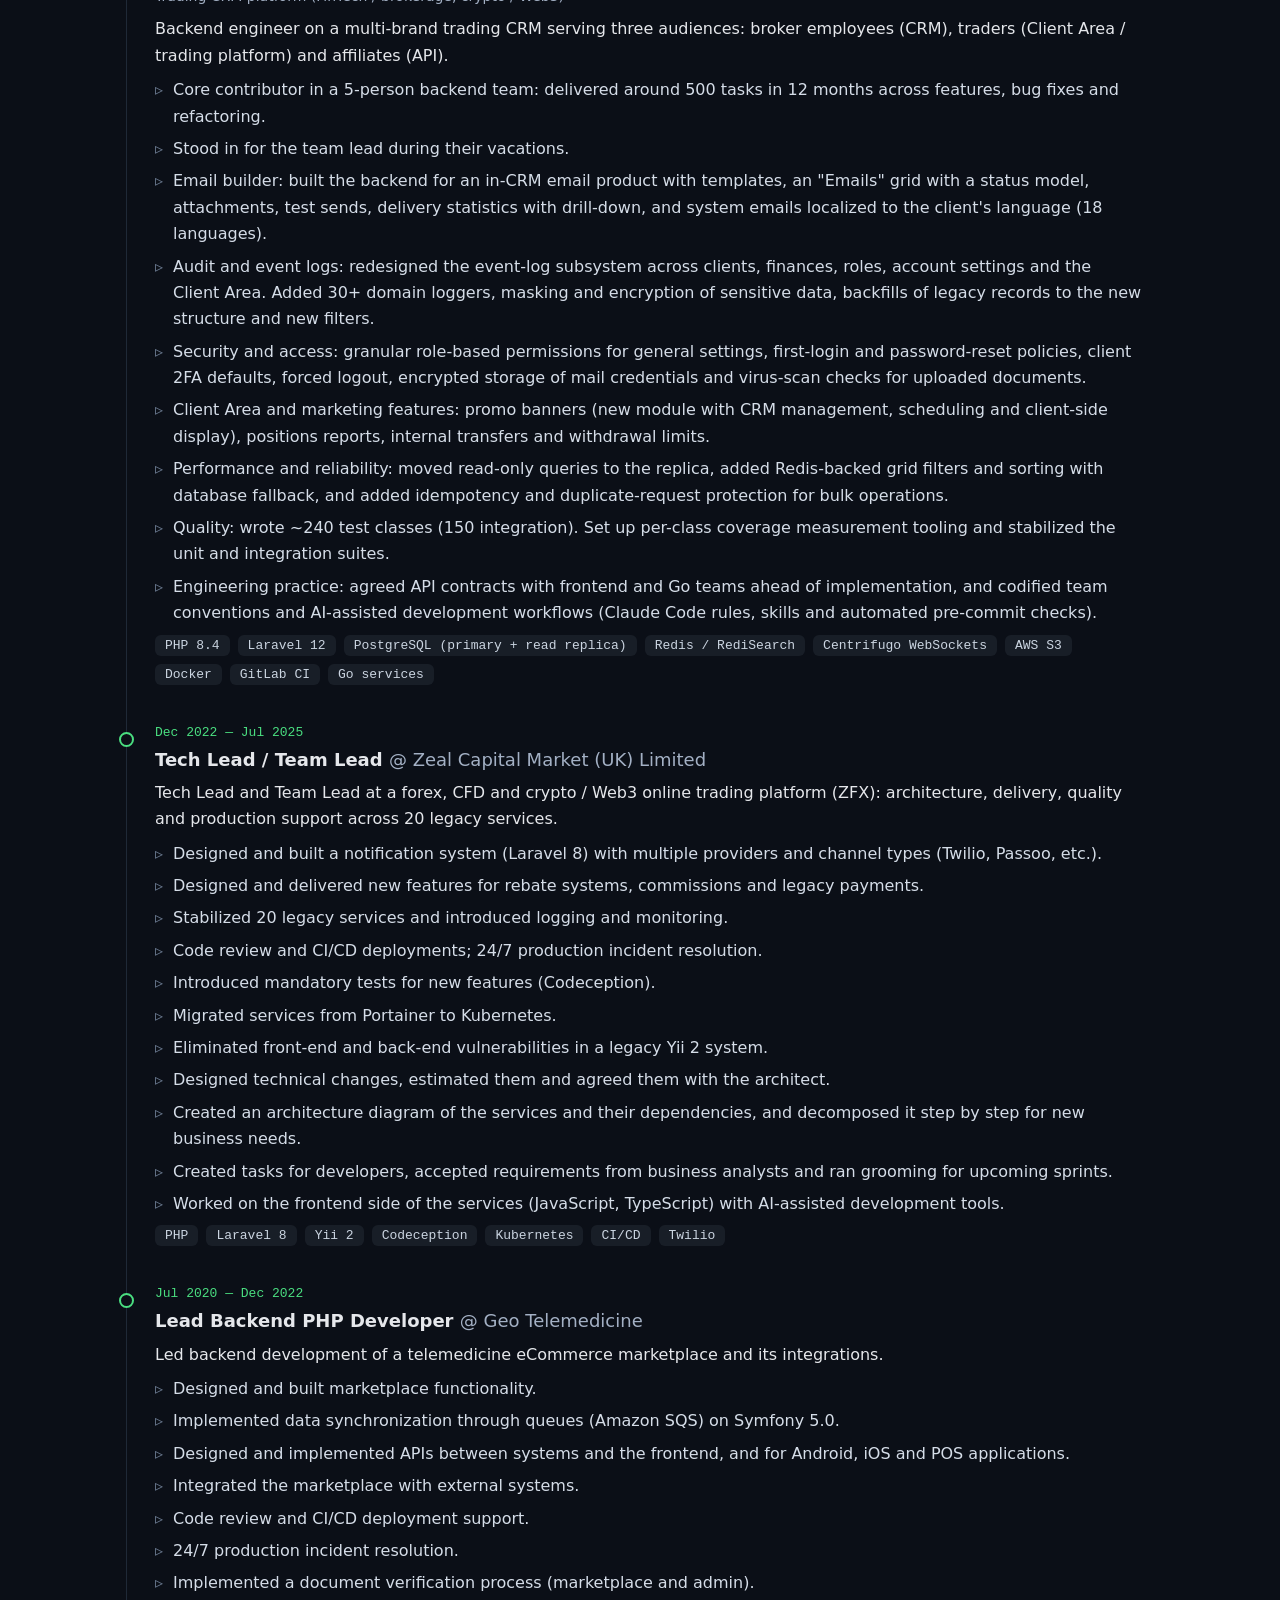
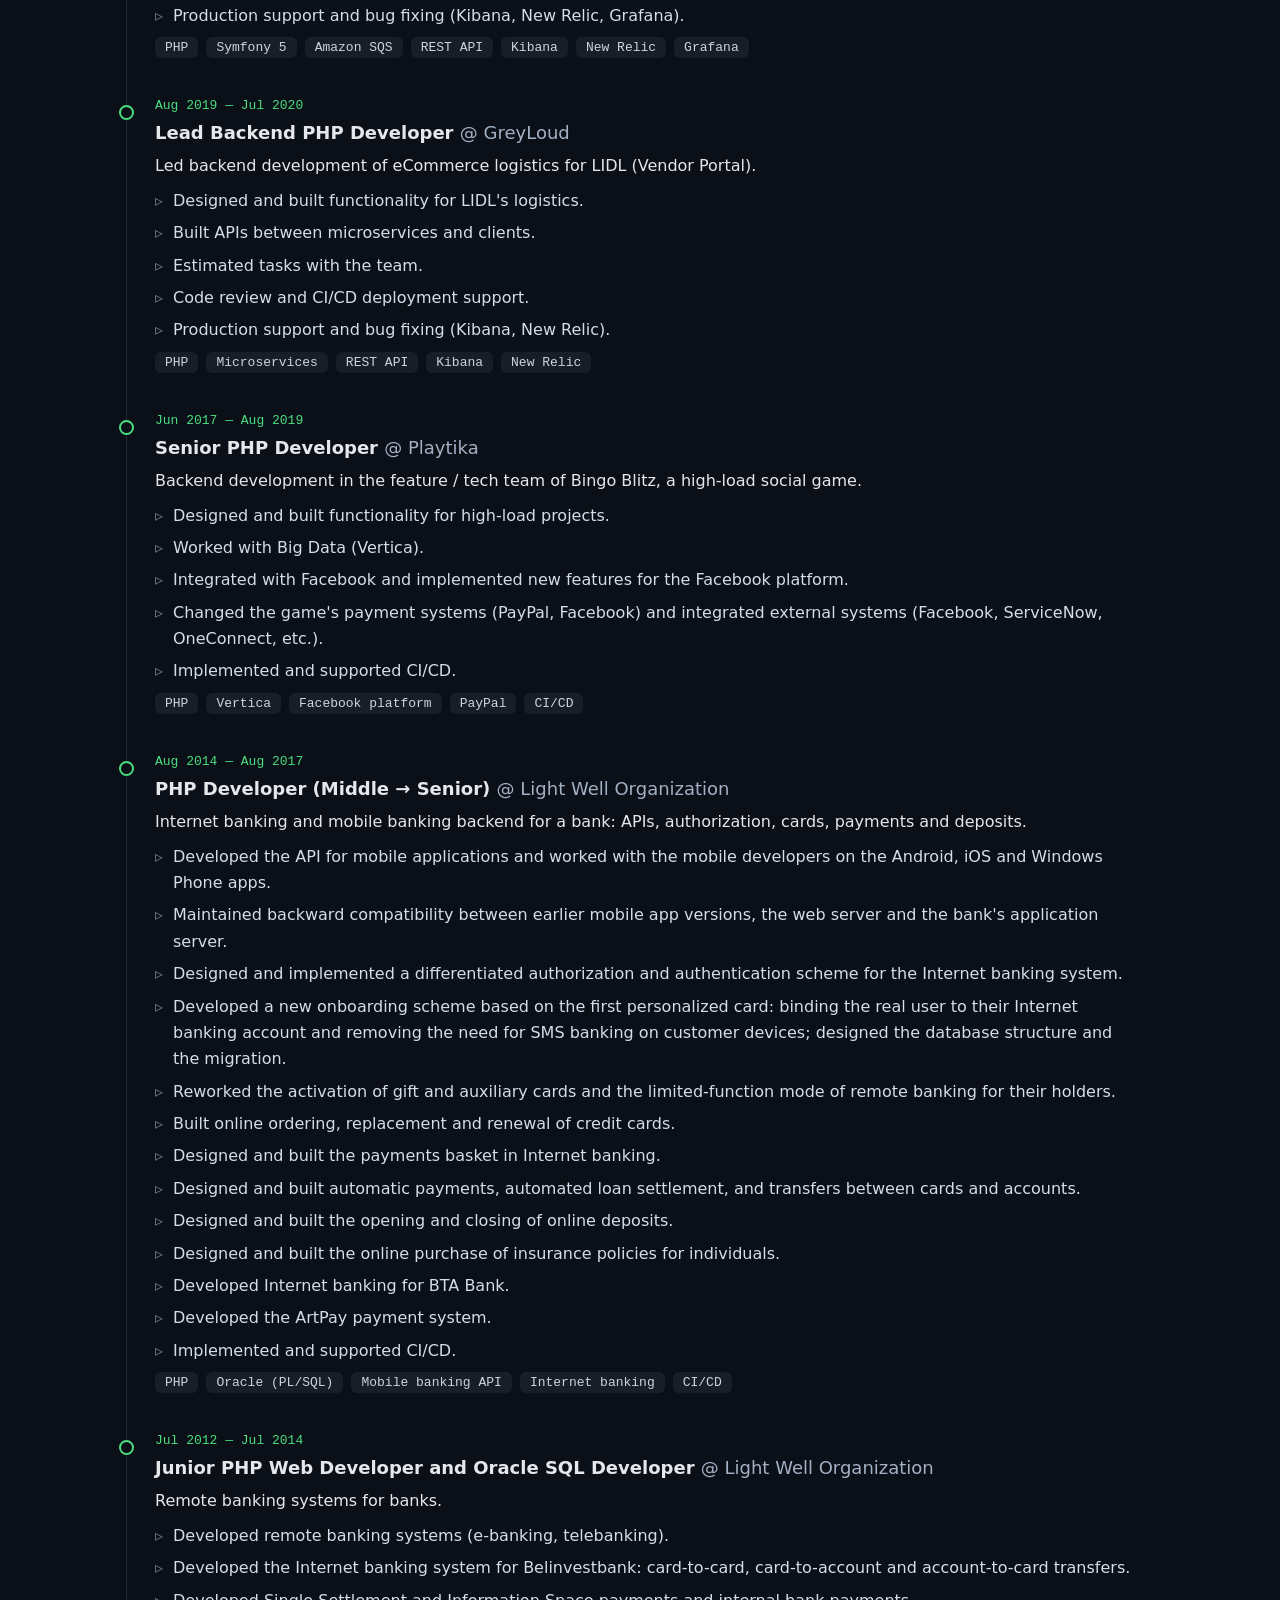
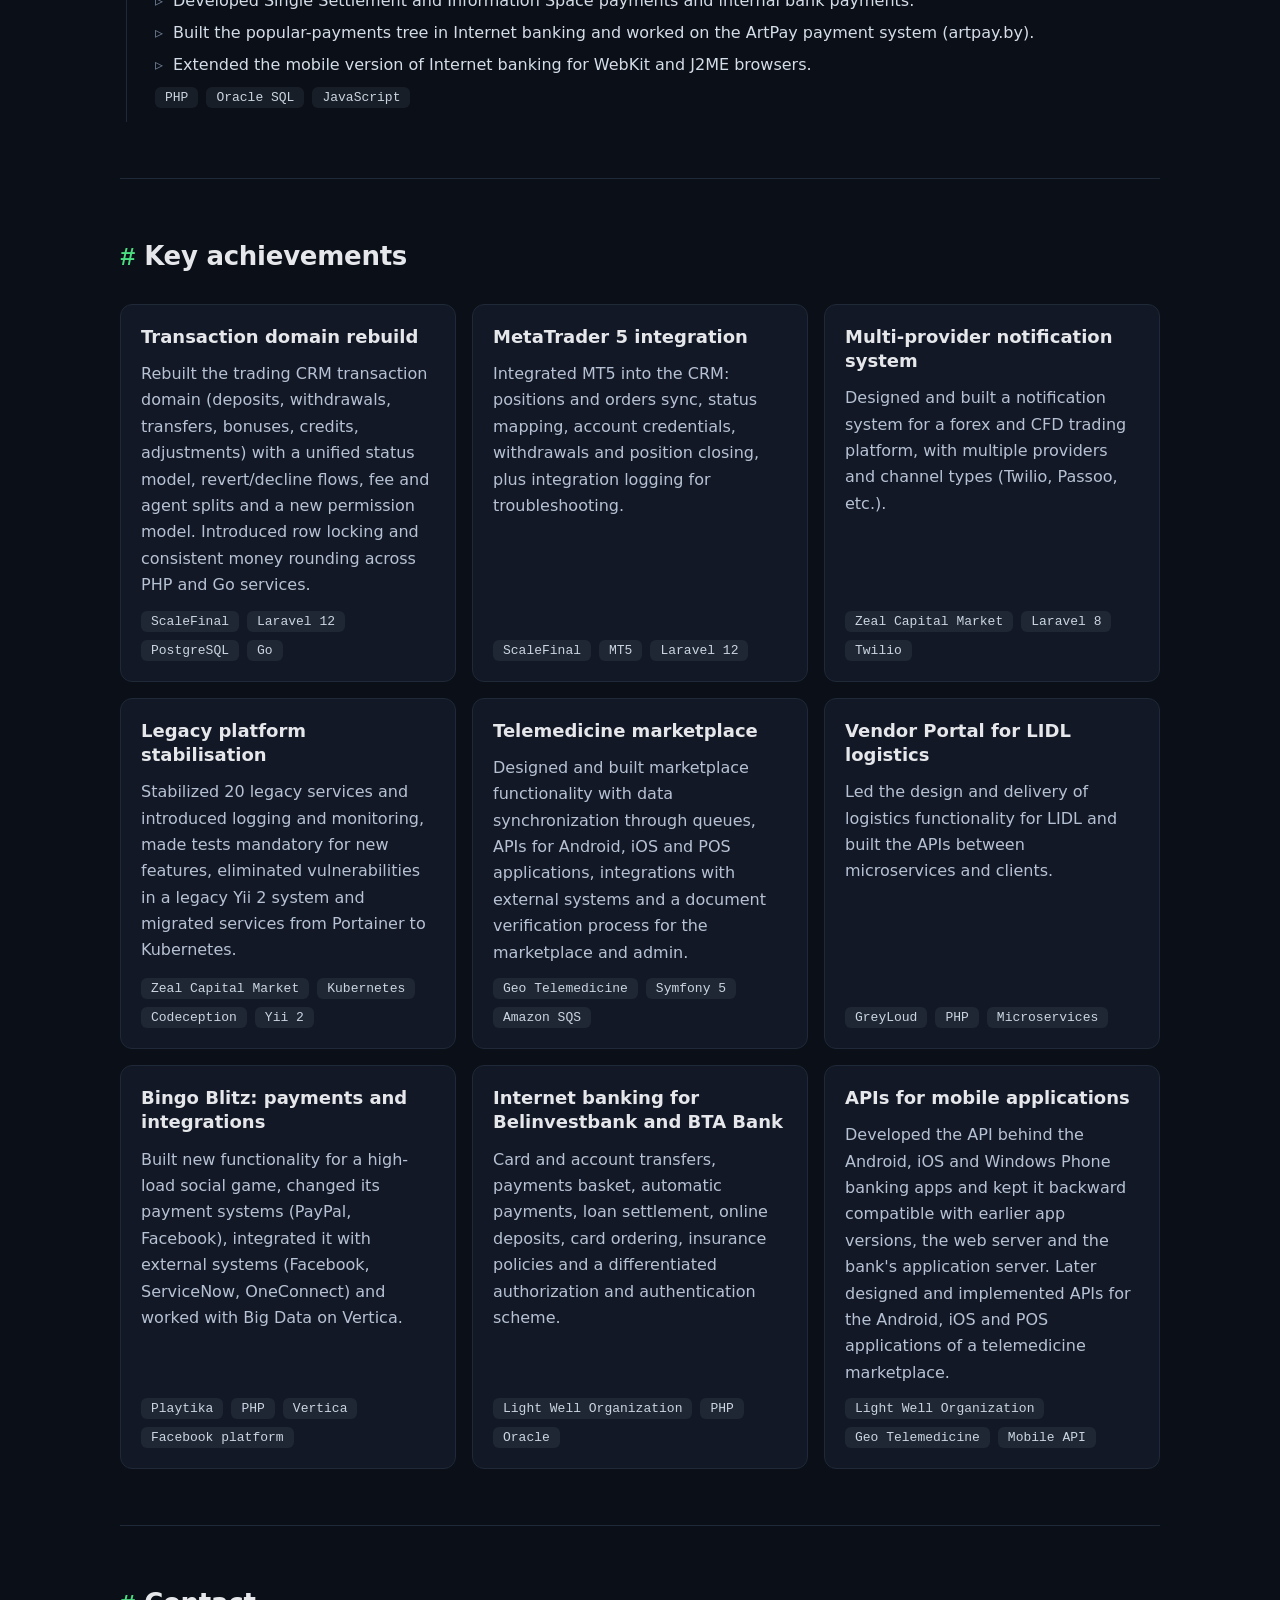
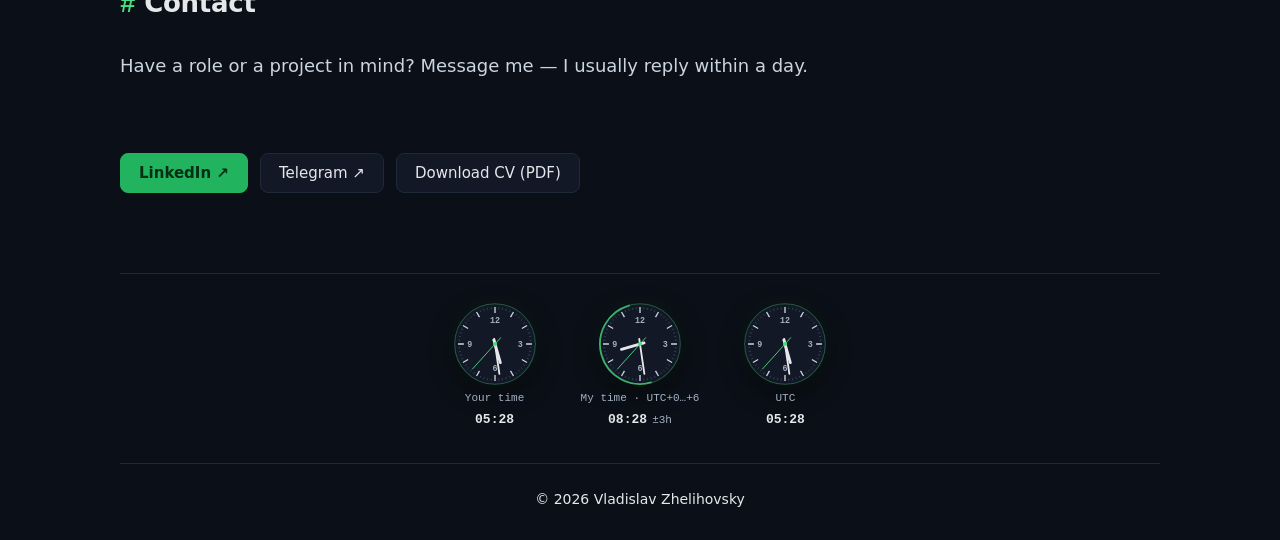
==== commit 09f19c32: "Update site" ====
--- a/index.html
+++ b/index.html
@@ -1 +1 @@
-<!doctype html><html lang="en"><head><meta charset="UTF-8"><meta name="viewport" content="width=device-width,initial-scale=1"><meta name="description" content="Backend PHP engineer with 12+ years in FinTech, banking, eCommerce, crypto exchanges / Web3, gaming, logistics and telemedicine."><meta property="og:type" content="website"><meta property="og:url" content="https://vlad-zhelihovsky.github.io/"><meta property="og:title" content="Vladislav Zhelihovsky — Senior / Lead Backend Developer"><meta property="og:description" content="Backend PHP engineer with 12+ years in FinTech, banking, eCommerce, crypto exchanges / Web3, gaming, logistics and telemedicine."><meta property="og:image" content="https://vlad-zhelihovsky.github.io/og.png"><meta property="og:image:width" content="1200"><meta property="og:image:height" content="630"><meta name="twitter:card" content="summary_large_image"><link rel="canonical" href="https://vlad-zhelihovsky.github.io/"><script type="application/ld+json">{"@context":"https://schema.org","@type":"Person","name":"Vladislav Zhelihovsky","jobTitle":"Senior / Lead Backend Developer","description":"Backend PHP engineer with 12+ years of experience in FinTech, banking, eCommerce, crypto exchanges / Web3, gaming, logistics and telemedicine, including 7 years as a tech and team lead. Experienced with both Laravel and Symfony, and with high-load systems. Currently building a multi-brand trading CRM on PHP 8.4, Laravel, PostgreSQL and Redis.","url":"https://vlad-zhelihovsky.github.io/","image":"https://vlad-zhelihovsky.github.io/og.png","sameAs":["https://www.linkedin.com/in/vladislav-zhelihovsky-81b3a1a6","https://t.me/powerduals"],"alumniOf":[{"@type":"CollegeOrUniversity","name":"Belarusian State University"}],"knowsLanguage":["Russian","English"],"knowsAbout":["PHP 5.x / 7.x / 8.x","Python (legacy service support)","JavaScript","HTML","CSS3","Laravel 4.x, 5.x, 8.x, 12.x","Symfony 1.4, 2.6, 4.x, 5.x","Yii 2","Zend Framework","Twig","Blade","PostgreSQL","MySQL","Oracle (PL/SQL)","Redis","Memcached","Vertica (Big Data)","Couchbase","SQLite","Liquibase","RabbitMQ","Amazon SQS","cron","daemons","PHPUnit","Codeception","Behat","Docker","Nginx + PHP-FPM","Ingress","Ansible","Vagrant","GitLab","GitHub","Bitbucket","Jenkins","Ubuntu / Alpine","Kibana","New Relic","Grafana","Zabbix","JavaScript (ES6+)","TypeScript","React.js","Node.js","Jest","Playwright","Unit / Integration / E2E testing","ESLint","Prettier","MVC, MVCS, MVVM","Design patterns","Agile","Claude Code (AI tooling)"]}</script><link rel="icon" href="data:image/svg+xml,<svg xmlns='http://www.w3.org/2000/svg' viewBox='0 0 100 100'><rect width='100' height='100' rx='22' fill='%230b0f17'/><text x='50' y='68' font-size='54' text-anchor='middle' fill='%234ade80' font-family='monospace'>&gt;_</text></svg>"><title>Vladislav Zhelihovsky — Senior / Lead Backend Developer</title><script>!function(){var t=document.cookie.match(/(?:^|; )lang=(en|ru)/),a=/\/ru\/?$/.test(location.pathname);!t||"ru"!==t[1]||a?document.addEventListener("click",function(t){var a=t.target.closest&&t.target.closest("a[data-lang]");a&&(document.cookie="lang="+a.getAttribute("data-lang")+"; path=/; max-age=31536000; SameSite=Lax")}):location.replace("ru/"+location.hash)}()</script><link rel="stylesheet" crossorigin href="./assets/index-CiFDfEcQ.css"><link rel="alternate" hreflang="en" href="https://vlad-zhelihovsky.github.io/"><link rel="alternate" hreflang="ru" href="https://vlad-zhelihovsky.github.io/ru/"><link rel="alternate" hreflang="x-default" href="https://vlad-zhelihovsky.github.io/"></head><body><div id="app"><header class="topbar"><div class="container topbar-inner"><a class="logo" href="#top"><span class="prompt">&gt;_</span> vladislav</a><nav><a href="#about">About</a><a href="#skills">Skills</a><a href="#education">Education</a><a href="#experience">Experience</a><a href="#projects">Achievements</a><a href="#contact">Contact</a></nav><div class="social"><a href="https://www.linkedin.com/in/vladislav-zhelihovsky-81b3a1a6" aria-label="LinkedIn" title="LinkedIn" target="_blank" rel="noopener"><svg viewBox="0 0 24 24" aria-hidden="true"><path d="M20.447 20.452h-3.554v-5.569c0-1.328-.027-3.037-1.852-3.037-1.853 0-2.136 1.445-2.136 2.939v5.667H9.351V9h3.414v1.561h.046c.477-.9 1.637-1.85 3.37-1.85 3.601 0 4.267 2.37 4.267 5.455v6.286zM5.337 7.433c-1.144 0-2.063-.926-2.063-2.065 0-1.138.92-2.063 2.063-2.063 1.14 0 2.064.925 2.064 2.063 0 1.139-.925 2.065-2.064 2.065zm1.782 13.019H3.555V9h3.564v11.452z"></path></svg></a><a href="https://t.me/powerduals" aria-label="Telegram" title="Telegram" target="_blank" rel="noopener"><svg viewBox="0 0 24 24" aria-hidden="true"><path d="M21.94 4.3 18.6 19.9c-.25 1.1-.9 1.37-1.82.85l-5.03-3.7-2.43 2.33c-.27.27-.5.5-1.01.5l.36-5.12 9.32-8.42c.4-.36-.09-.56-.63-.2L5.85 13.4.9 11.85c-1.08-.34-1.1-1.08.22-1.6L20.5 2.8c.9-.33 1.68.2 1.44 1.5Z"></path></svg></a></div><div class="lang" role="group" aria-label="Language"><a href="./" data-lang="en" hreflang="en" class="active" aria-current="true">EN</a><a href="./ru/" data-lang="ru" hreflang="ru" class="">RU</a></div></div></header><main id="top" class="container"><section class="hero"><p class="eyebrow"><span class="dot"></span> Senior / Lead Backend Developer</p><h1>Vladislav Zhelihovsky</h1><p class="tagline">Backend PHP engineer with 12+ years in FinTech, banking, eCommerce, crypto exchanges / Web3, gaming, logistics and telemedicine.</p><ul class="open-to" aria-label="Looking for"><li>Remote</li><li>Open to relocation</li></ul><div class="hero-actions"><a class="primary btn" href="https://www.linkedin.com/in/vladislav-zhelihovsky-81b3a1a6" target="_blank" rel="noopener">LinkedIn</a><a class="btn" href="https://t.me/powerduals" target="_blank" rel="noopener">Telegram</a><a class="btn" href="./Vladislav_Zhelihovsky_CV.pdf" download>Download CV (PDF)</a></div><dl class="stats"><div><dt>12+</dt><dd>years in backend</dd></div><div><dt>7</dt><dd>years in lead roles</dd></div><div><dt>7</dt><dd>industries (FinTech, banking, eCommerce, crypto / Web3, gaming, logistics, telemedicine)</dd></div></dl></section><section id="about"><h2><span class="hash">#</span> About</h2><p class="lead">Backend PHP engineer with 12+ years of experience in FinTech, banking, eCommerce, crypto exchanges / Web3, gaming, logistics and telemedicine, including 7 years as a tech and team lead. Experienced with both Laravel and Symfony, and with high-load systems. Currently building a multi-brand trading CRM on PHP 8.4, Laravel, PostgreSQL and Redis.</p><p class="lead">Outside work I enjoy automation: I run a smart home on Home Assistant and Raspberry Pi — sensors, lighting, ventilation, air conditioning, kitchen appliances and the car, with voice control from the car. I bring the same interest to work, building AI-assisted development workflows for the team: rules, skills and automated checks. I travel a lot — the USA, China, Mongolia and other countries — and like to explore each country by car. I go skiing and snowboarding in the mountains with friends, play volleyball and team quiz games, and am a regular at the gym.</p><p class="muted">Languages: Russian (native), English (B2)</p></section><section id="skills"><h2><span class="hash">#</span> Skills</h2><div class="grid skills"><article class="card"><h3>Languages</h3><ul class="tags"><li>PHP 5.x / 7.x / 8.x</li><li>Python (legacy service support)</li><li>JavaScript</li><li>HTML</li><li>CSS3</li></ul></article><article class="card"><h3>Frameworks</h3><ul class="tags"><li>Laravel 4.x, 5.x, 8.x, 12.x</li><li>Symfony 1.4, 2.6, 4.x, 5.x</li><li>Yii 2</li><li>Zend Framework</li><li>Twig</li><li>Blade</li></ul></article><article class="card"><h3>Databases &amp; caching</h3><ul class="tags"><li>PostgreSQL</li><li>MySQL</li><li>Oracle (PL/SQL)</li><li>Redis</li><li>Memcached</li><li>Vertica (Big Data)</li><li>Couchbase</li><li>SQLite</li><li>Liquibase</li></ul></article><article class="card"><h3>Queues &amp; jobs</h3><ul class="tags"><li>RabbitMQ</li><li>Amazon SQS</li><li>cron</li><li>daemons</li></ul></article><article class="card"><h3>Testing</h3><ul class="tags"><li>PHPUnit</li><li>Codeception</li><li>Behat</li></ul></article><article class="card"><h3>Infrastructure</h3><ul class="tags"><li>Docker</li><li>Nginx + PHP-FPM</li><li>Ingress</li><li>Ansible</li><li>Vagrant</li><li>GitLab</li><li>GitHub</li><li>Bitbucket</li><li>Jenkins</li><li>Ubuntu / Alpine</li></ul></article><article class="card"><h3>Monitoring</h3><ul class="tags"><li>Kibana</li><li>New Relic</li><li>Grafana</li><li>Zabbix</li></ul></article><article class="card"><h3>Frontend (AI-assisted)</h3><ul class="tags"><li>JavaScript (ES6+)</li><li>TypeScript</li><li>React.js</li><li>Node.js</li><li>Jest</li><li>Playwright</li><li>Unit / Integration / E2E testing</li><li>ESLint</li><li>Prettier</li></ul></article><article class="card"><h3>Architecture &amp; practice</h3><ul class="tags"><li>MVC, MVCS, MVVM</li><li>Design patterns</li><li>Agile</li><li>Claude Code (AI tooling)</li></ul></article></div></section><section id="education"><h2><span class="hash">#</span> Education</h2><ol class="timeline"><li><p class="period">2010 – 2015</p><h3>Belarusian State University</h3><p>Bachelor&#39;s degree, Faculty of Radiophysics and Computer Technologies. Specialty: applied computer science (information technologies in telecommunication systems).</p></li></ol></section><section id="experience"><h2><span class="hash">#</span> Professional Experience</h2><ol class="timeline"><li><p class="period">Aug 2025 — Present</p><h3>Principal Senior PHP Developer <span class="at">@ ScaleFinal</span></h3><p class="muted small">Trading CRM platform (FinTech / brokerage, crypto / Web3)</p><p>Backend engineer on a multi-brand trading CRM serving three audiences: broker employees (CRM), traders (Client Area / trading platform) and affiliates (API).</p><ul class="highlights"><li>Core contributor in a 5-person backend team: delivered around 500 tasks in 12 months across features, bug fixes and refactoring.</li><li>Stood in for the team lead during their vacations.</li><li>Email builder: built the backend for an in-CRM email product with templates, an &quot;Emails&quot; grid with a status model, attachments, test sends, delivery statistics with drill-down, and system emails localized to the client&#39;s language (18 languages).</li><li>Audit and event logs: redesigned the event-log subsystem across clients, finances, roles, account settings and the Client Area. Added 30+ domain loggers, masking and encryption of sensitive data, backfills of legacy records to the new structure and new filters.</li><li>Security and access: granular role-based permissions for general settings, first-login and password-reset policies, client 2FA defaults, forced logout, encrypted storage of mail credentials and virus-scan checks for uploaded documents.</li><li>Client Area and marketing features: promo banners (new module with CRM management, scheduling and client-side display), positions reports, internal transfers and withdrawal limits.</li><li>Performance and reliability: moved read-only queries to the replica, added Redis-backed grid filters and sorting with database fallback, and added idempotency and duplicate-request protection for bulk operations.</li><li>Quality: wrote ~240 test classes (150 integration). Set up per-class coverage measurement tooling and stabilized the unit and integration suites.</li><li>Engineering practice: agreed API contracts with frontend and Go teams ahead of implementation, and codified team conventions and AI-assisted development workflows (Claude Code rules, skills and automated pre-commit checks).</li></ul><ul class="tags"><li>PHP 8.4</li><li>Laravel 12</li><li>PostgreSQL (primary + read replica)</li><li>Redis / RediSearch</li><li>Centrifugo WebSockets</li><li>AWS S3</li><li>Docker</li><li>GitLab CI</li><li>Go services</li></ul></li><li><p class="period">Dec 2022 — Jul 2025</p><h3>Tech / Team Lead <span class="at">@ Zeal Capital Market (UK) Limited</span></h3><p>Tech and team lead at a forex, CFD and crypto / Web3 online trading platform (ZFX): architecture, delivery, quality and production support across 20 legacy services.</p><ul class="highlights"><li>Designed and built a notification system (Laravel 8) with multiple providers and channel types (Twilio, Passoo, etc.).</li><li>Designed and delivered new features for rebate systems, commissions and legacy payments.</li><li>Stabilized 20 legacy services and introduced logging and monitoring.</li><li>Code review and CI/CD deployments; 24/7 production incident resolution.</li><li>Introduced mandatory tests for new features (Codeception).</li><li>Migrated services from Portainer to Kubernetes.</li><li>Eliminated front-end and back-end vulnerabilities in a legacy Yii 2 system.</li><li>Designed technical changes, estimated them and agreed them with the architect.</li><li>Created an architecture diagram of the services and their dependencies, and decomposed it step by step for new business needs.</li><li>Created tasks for developers, accepted requirements from business analysts and ran grooming for upcoming sprints.</li><li>Worked on the frontend side of the services (JavaScript, TypeScript) with AI-assisted development tools.</li></ul><ul class="tags"><li>Laravel 8</li><li>Yii 2</li><li>Codeception</li><li>Kubernetes</li><li>CI/CD</li><li>Twilio</li></ul></li><li><p class="period">Jul 2020 — Dec 2022</p><h3>Lead Backend PHP Developer <span class="at">@ Geo Telemedicine</span></h3><p>Led backend development of a telemedicine eCommerce marketplace and its integrations.</p><ul class="highlights"><li>Designed and built marketplace functionality.</li><li>Implemented data synchronization through queues (Amazon SQS) on Symfony 5.0.</li><li>Designed and implemented APIs between systems and the frontend, and for Android, iOS and POS applications.</li><li>Integrated the marketplace with external systems.</li><li>Code review and CI/CD deployment support.</li><li>24/7 production incident resolution.</li><li>Implemented a document verification process (marketplace and admin).</li><li>Production support and bug fixing (Kibana, New Relic, Grafana).</li></ul><ul class="tags"><li>Symfony 5</li><li>Amazon SQS</li><li>REST API</li><li>Kibana</li><li>New Relic</li><li>Grafana</li></ul></li><li><p class="period">Aug 2019 — Jul 2020</p><h3>Lead Backend PHP Developer <span class="at">@ GreyLoud</span></h3><p>Led backend development of eCommerce logistics for LIDL (Vendor Portal).</p><ul class="highlights"><li>Designed and built functionality for LIDL&#39;s logistics.</li><li>Built APIs between microservices and clients.</li><li>Estimated tasks with the team.</li><li>Code review and CI/CD deployment support.</li><li>Production support and bug fixing (Kibana, New Relic).</li></ul><ul class="tags"><li>PHP</li><li>Microservices</li><li>REST API</li><li>Kibana</li><li>New Relic</li></ul></li><li><p class="period">Jun 2017 — Aug 2019</p><h3>Senior PHP Developer <span class="at">@ Playtika</span></h3><p>Backend development in the feature / tech team of Bingo Blitz, a high-load social game.</p><ul class="highlights"><li>Designed and built functionality for high-load projects.</li><li>Worked with Big Data (Vertica).</li><li>Integrated with Facebook and implemented new features for the Facebook platform.</li><li>Changed the game&#39;s payment systems (PayPal, Facebook) and integrated external systems (Facebook, ServiceNow, OneConnect, etc.).</li><li>Implemented and supported CI/CD.</li></ul><ul class="tags"><li>PHP</li><li>Vertica</li><li>Facebook platform</li><li>Payment systems</li><li>CI/CD</li></ul></li><li><p class="period">Aug 2014 — Aug 2017</p><h3>Middle / Senior PHP Web Developer <span class="at">@ Light Well Organization</span></h3><p>Internet banking and mobile banking backend for a bank: APIs, authorization, cards, payments and deposits.</p><ul class="highlights"><li>Developed the API for mobile applications and worked with the mobile developers on the Android, iOS and Windows Phone apps.</li><li>Maintained backward compatibility between earlier mobile app versions, the web server and the bank&#39;s application server.</li><li>Designed and implemented a differentiated authorization and authentication scheme for the Internet banking system.</li><li>Developed a new onboarding scheme based on the first personalized card: binding the real user to their Internet banking account and removing the need for SMS banking on customer devices; designed the database structure and the migration.</li><li>Reworked the activation of gift and auxiliary cards and the limited-function mode of remote banking for their holders.</li><li>Built online ordering, replacement and renewal of credit cards.</li><li>Designed and built the payments basket in Internet banking.</li><li>Designed and built automatic payments, automated loan settlement, and transfers between cards and accounts.</li><li>Designed and built the opening and closing of online deposits.</li><li>Designed and built the online purchase of insurance policies for individuals.</li><li>Developed Internet banking for BTA Bank.</li><li>Developed the ArtPay payment system.</li><li>Implemented and supported CI/CD.</li></ul><ul class="tags"><li>PHP</li><li>Oracle (PL/SQL)</li><li>Mobile API</li><li>Internet banking</li><li>CI/CD</li></ul></li><li><p class="period">Jul 2012 — Jul 2014</p><h3>Junior PHP Web Developer and Oracle SQL Developer <span class="at">@ Light Well Organization</span></h3><p>Remote banking systems for banks.</p><ul class="highlights"><li>Developed remote banking systems (e-banking, telebanking).</li><li>Developed the Internet banking system for Belinvestbank: card-to-card, card-to-account and account-to-card transfers.</li><li>Developed Single Settlement and Information Space payments and internal bank payments.</li><li>Built the popular-payments tree in Internet banking and worked on the ArtPay payment system (artpay.by).</li><li>Extended the mobile version of Internet banking for WebKit and J2ME browsers.</li></ul><ul class="tags"><li>PHP</li><li>Oracle SQL</li><li>JavaScript</li></ul></li></ol></section><section id="projects"><h2><span class="hash">#</span> Key achievements</h2><div class="grid"><article class="card"><h3>Transaction domain rebuild</h3><p>Rebuilt the trading CRM transaction domain (deposits, withdrawals, transfers, bonuses, credits, adjustments) with a unified status model, revert/decline flows, fee and agent splits and a new permission model. Introduced row locking and consistent money rounding across PHP and Go services.</p><ul class="tags"><li>ScaleFinal</li><li>Laravel 12</li><li>PostgreSQL</li><li>Go</li></ul></article><article class="card"><h3>MetaTrader 5 integration</h3><p>Integrated MT5 into the CRM: positions and orders sync, status mapping, account credentials, withdrawals and position closing, plus integration logging for troubleshooting.</p><ul class="tags"><li>ScaleFinal</li><li>MT5</li><li>Laravel 12</li></ul></article><article class="card"><h3>Multi-provider notification system</h3><p>Designed and built a notification system for a forex and CFD trading platform, with multiple providers and channel types (Twilio, Passoo, etc.).</p><ul class="tags"><li>Zeal Capital Market</li><li>Laravel 8</li><li>Twilio</li></ul></article><article class="card"><h3>Legacy platform stabilisation</h3><p>Stabilized 20 legacy services and introduced logging and monitoring, made tests mandatory for new features, eliminated vulnerabilities in a legacy Yii 2 system and migrated services from Portainer to Kubernetes.</p><ul class="tags"><li>Zeal Capital Market</li><li>Kubernetes</li><li>Codeception</li><li>Yii 2</li></ul></article><article class="card"><h3>Telemedicine marketplace</h3><p>Designed and built marketplace functionality with data synchronization through queues, APIs for Android, iOS and POS applications, integrations with external systems and a document verification process for the marketplace and admin.</p><ul class="tags"><li>Geo Telemedicine</li><li>Symfony 5</li><li>Amazon SQS</li></ul></article><article class="card"><h3>Vendor Portal for LIDL logistics</h3><p>Led the design and delivery of logistics functionality for LIDL and built the APIs between microservices and clients.</p><ul class="tags"><li>GreyLoud</li><li>PHP</li><li>Microservices</li></ul></article><article class="card"><h3>Bingo Blitz: payments and integrations</h3><p>Built new functionality for a high-load social game, changed its payment systems (PayPal, Facebook), integrated it with external systems (Facebook, ServiceNow, OneConnect) and worked with Big Data on Vertica.</p><ul class="tags"><li>Playtika</li><li>PHP</li><li>Vertica</li><li>Facebook platform</li></ul></article><article class="card"><h3>Internet banking for Belinvestbank and BTA Bank</h3><p>Card and account transfers, payments basket, automatic payments, loan settlement, online deposits, card ordering, insurance policies and a differentiated authorization and authentication scheme.</p><ul class="tags"><li>Light Well Organization</li><li>PHP</li><li>Oracle</li></ul></article><article class="card"><h3>APIs for mobile applications</h3><p>Developed the API behind the Android, iOS and Windows Phone banking apps and kept it backward compatible with earlier app versions, the web server and the bank&#39;s application server. Later designed and implemented APIs for the Android, iOS and POS applications of a telemedicine marketplace.</p><ul class="tags"><li>Light Well Organization</li><li>Geo Telemedicine</li><li>Mobile API</li></ul></article></div></section><section id="contact"><h2><span class="hash">#</span> Contact</h2><p class="lead">Have a role or a project in mind? Message me — I usually reply within a day.</p><div class="hero-actions"><a class="primary btn" href="https://www.linkedin.com/in/vladislav-zhelihovsky-81b3a1a6" target="_blank" rel="noopener">LinkedIn ↗ </a><a class="btn" href="https://t.me/powerduals" target="_blank" rel="noopener">Telegram ↗ </a><a class="btn" href="./Vladislav_Zhelihovsky_CV.pdf" download>Download CV (PDF)</a></div></section></main><footer class="container footer"><span>© <span data-year>2026</span> Vladislav Zhelihovsky</span></footer></div><script>document.querySelectorAll("[data-year]").forEach(function(e){e.textContent=(new Date).getFullYear()})</script><script defer="defer" src="./trail.js?v=12"></script><script defer="defer" src="./nav.js?v=3"></script><script defer="defer" src="./matrix.js?v=2"></script><script defer="defer" src="./touch.js?v=2"></script><script defer="defer" src="./clocks.js?v=3"></script><script defer="defer" src="./portal.js?v=3"></script><script defer="defer" src="./weather.js?v=3"></script><script defer="defer" src="./terminal.js?v=5"></script></body></html>+<!doctype html><html lang="en"><head><meta charset="UTF-8"><meta name="viewport" content="width=device-width,initial-scale=1"><meta name="description" content="Backend PHP engineer with 12+ years in FinTech, banking, eCommerce, crypto exchanges / Web3, gaming, logistics and telemedicine."><meta property="og:type" content="website"><meta property="og:url" content="https://vlad-zhelihovsky.github.io/"><meta property="og:title" content="Vladislav Zhelihovsky — Senior / Lead Backend Developer"><meta property="og:description" content="Backend PHP engineer with 12+ years in FinTech, banking, eCommerce, crypto exchanges / Web3, gaming, logistics and telemedicine."><meta property="og:image" content="https://vlad-zhelihovsky.github.io/og.png"><meta property="og:image:width" content="1200"><meta property="og:image:height" content="630"><meta name="twitter:card" content="summary_large_image"><link rel="canonical" href="https://vlad-zhelihovsky.github.io/"><script type="application/ld+json">{"@context":"https://schema.org","@type":"Person","name":"Vladislav Zhelihovsky","jobTitle":"Senior / Lead Backend Developer","description":"Backend PHP engineer with 12+ years of experience in FinTech, banking, eCommerce, crypto exchanges / Web3, gaming, logistics and telemedicine, including 7 years as a Tech Lead and Team Lead. Experienced with both Laravel and Symfony, and with high-load systems. Currently building a multi-brand trading CRM on PHP 8.4, Laravel, PostgreSQL and Redis. Open to Senior Backend Developer and Lead PHP Developer roles.","url":"https://vlad-zhelihovsky.github.io/","image":"https://vlad-zhelihovsky.github.io/og.png","sameAs":["https://www.linkedin.com/in/vladislav-zhelihovsky-81b3a1a6","https://t.me/powerduals"],"alumniOf":[{"@type":"CollegeOrUniversity","name":"Belarusian State University"}],"knowsLanguage":["English","Russian"],"knowsAbout":["PHP 5.x / 7.x / 8.x","Python (legacy service support)","JavaScript","HTML","CSS3","Bash","Laravel 4.x, 5.x, 8.x, 12.x","Eloquent ORM","Horizon, Sanctum, Passport","Symfony 1.4, 2.6, 4.x, 5.x","Doctrine ORM","Symfony Messenger","Yii 2","Zend Framework","Twig","Blade","PostgreSQL","MySQL","Oracle (PL/SQL)","Redis","Memcached","Elasticsearch","Vertica (Big Data)","Couchbase","SQLite","Liquibase","Query optimization","RabbitMQ","Kafka","Amazon SQS","Supervisor","cron","daemons","Unit testing","Integration testing","TDD","PHPUnit","Mockery","Codeception","Behat","PHPStan / Larastan","Psalm","PHP CS Fixer","Laravel Pint","PSR-4 / PSR-12","Docker","Docker Compose","Kubernetes","Helm","AWS (S3, SQS)","Nginx + PHP-FPM","Ingress","Ansible","Vagrant","Linux (Ubuntu / Alpine)","GitLab CI","GitHub Actions","Jenkins","GitLab","GitHub","Bitbucket","Composer","Xdebug","Postman","Jira","Confluence","ELK (Elasticsearch, Logstash, Kibana)","New Relic","Grafana","Prometheus","Sentry","Zabbix","JavaScript (ES6+)","TypeScript","React.js","Node.js","Jest","Playwright","Unit / Integration / E2E testing","ESLint","Prettier","REST APIs","GraphQL","gRPC","WebSockets (Centrifugo)","Webhooks","Swagger / OpenAPI","Microservices","Event-driven architecture","DDD","High-load systems","System design","MVC, MVCS, MVVM","Design patterns","OOP, SOLID, KISS, DRY","Agile / Scrum","Kanban","Code review","Mentoring","Claude Code (AI tooling)","OAuth","JWT","2FA","RBAC","OWASP Top 10","KYC / AML"]}</script><link rel="icon" href="data:image/svg+xml,<svg xmlns='http://www.w3.org/2000/svg' viewBox='0 0 100 100'><rect width='100' height='100' rx='22' fill='%230b0f17'/><text x='50' y='68' font-size='54' text-anchor='middle' fill='%234ade80' font-family='monospace'>&gt;_</text></svg>"><title>Vladislav Zhelihovsky — Senior / Lead Backend Developer</title><script>!function(){var t=document.cookie.match(/(?:^|; )lang=(en|ru)/),a=/\/ru\/?$/.test(location.pathname);!t||"ru"!==t[1]||a?document.addEventListener("click",function(t){var a=t.target.closest&&t.target.closest("a[data-lang]");a&&(document.cookie="lang="+a.getAttribute("data-lang")+"; path=/; max-age=31536000; SameSite=Lax")}):location.replace("ru/"+location.hash)}()</script><link rel="stylesheet" crossorigin href="./assets/index-CiFDfEcQ.css"><link rel="alternate" hreflang="en" href="https://vlad-zhelihovsky.github.io/"><link rel="alternate" hreflang="ru" href="https://vlad-zhelihovsky.github.io/ru/"><link rel="alternate" hreflang="x-default" href="https://vlad-zhelihovsky.github.io/"></head><body><div id="app"><header class="topbar"><div class="container topbar-inner"><a class="logo" href="#top"><span class="prompt">&gt;_</span> vladislav</a><nav><a href="#about">About</a><a href="#skills">Skills</a><a href="#education">Education</a><a href="#experience">Experience</a><a href="#projects">Achievements</a><a href="#contact">Contact</a></nav><div class="social"><a href="https://www.linkedin.com/in/vladislav-zhelihovsky-81b3a1a6" aria-label="LinkedIn" title="LinkedIn" target="_blank" rel="noopener"><svg viewBox="0 0 24 24" aria-hidden="true"><path d="M20.447 20.452h-3.554v-5.569c0-1.328-.027-3.037-1.852-3.037-1.853 0-2.136 1.445-2.136 2.939v5.667H9.351V9h3.414v1.561h.046c.477-.9 1.637-1.85 3.37-1.85 3.601 0 4.267 2.37 4.267 5.455v6.286zM5.337 7.433c-1.144 0-2.063-.926-2.063-2.065 0-1.138.92-2.063 2.063-2.063 1.14 0 2.064.925 2.064 2.063 0 1.139-.925 2.065-2.064 2.065zm1.782 13.019H3.555V9h3.564v11.452z"></path></svg></a><a href="https://t.me/powerduals" aria-label="Telegram" title="Telegram" target="_blank" rel="noopener"><svg viewBox="0 0 24 24" aria-hidden="true"><path d="M21.94 4.3 18.6 19.9c-.25 1.1-.9 1.37-1.82.85l-5.03-3.7-2.43 2.33c-.27.27-.5.5-1.01.5l.36-5.12 9.32-8.42c.4-.36-.09-.56-.63-.2L5.85 13.4.9 11.85c-1.08-.34-1.1-1.08.22-1.6L20.5 2.8c.9-.33 1.68.2 1.44 1.5Z"></path></svg></a></div><div class="lang" role="group" aria-label="Language"><a href="./" data-lang="en" hreflang="en" class="active" aria-current="true">EN</a><a href="./ru/" data-lang="ru" hreflang="ru" class="">RU</a></div></div></header><main id="top" class="container"><section class="hero"><p class="eyebrow"><span class="dot"></span> Senior / Lead Backend Developer</p><h1>Vladislav Zhelihovsky</h1><p class="tagline">Backend PHP engineer with 12+ years in FinTech, banking, eCommerce, crypto exchanges / Web3, gaming, logistics and telemedicine.</p><ul class="open-to" aria-label="Looking for"><li>Remote</li><li>Open to relocation</li></ul><div class="hero-actions"><a class="primary btn" href="https://www.linkedin.com/in/vladislav-zhelihovsky-81b3a1a6" target="_blank" rel="noopener">LinkedIn</a><a class="btn" href="https://t.me/powerduals" target="_blank" rel="noopener">Telegram</a><a class="btn" href="./Vladislav_Zhelihovsky_CV.pdf" download>Download CV (PDF)</a></div><dl class="stats"><div><dt>12+</dt><dd>years in backend</dd></div><div><dt>7</dt><dd>years in lead roles</dd></div><div><dt>7</dt><dd>industries (FinTech, banking, eCommerce, crypto / Web3, gaming, logistics, telemedicine)</dd></div></dl></section><section id="about"><h2><span class="hash">#</span> About</h2><p class="lead">Backend PHP engineer with 12+ years of experience in FinTech, banking, eCommerce, crypto exchanges / Web3, gaming, logistics and telemedicine, including 7 years as a Tech Lead and Team Lead. Experienced with both Laravel and Symfony, and with high-load systems. Currently building a multi-brand trading CRM on PHP 8.4, Laravel, PostgreSQL and Redis. Open to Senior Backend Developer and Lead PHP Developer roles.</p><p class="lead">Outside work I enjoy automation: I run a smart home on Home Assistant and Raspberry Pi — sensors, lighting, ventilation, air conditioning, kitchen appliances and the car, with voice control from the car. I bring the same interest to work, building AI-assisted development workflows for the team: rules, skills and automated checks. I travel a lot — the USA, China, Mongolia and other countries — and like to explore each country by car. I go skiing and snowboarding in the mountains with friends, play volleyball and team quiz games, and am a regular at the gym.</p><p class="muted">Languages: English (B2, Upper-Intermediate), Russian (native)</p></section><section id="skills"><h2><span class="hash">#</span> Skills</h2><div class="grid skills"><article class="card"><h3>Programming languages</h3><ul class="tags"><li>PHP 5.x / 7.x / 8.x</li><li>Python (legacy service support)</li><li>JavaScript</li><li>HTML</li><li>CSS3</li><li>Bash</li></ul></article><article class="card"><h3>Frameworks</h3><ul class="tags"><li>Laravel 4.x, 5.x, 8.x, 12.x</li><li>Eloquent ORM</li><li>Horizon, Sanctum, Passport</li><li>Symfony 1.4, 2.6, 4.x, 5.x</li><li>Doctrine ORM</li><li>Symfony Messenger</li><li>Yii 2</li><li>Zend Framework</li><li>Twig</li><li>Blade</li></ul></article><article class="card"><h3>Databases &amp; caching</h3><ul class="tags"><li>PostgreSQL</li><li>MySQL</li><li>Oracle (PL/SQL)</li><li>Redis</li><li>Memcached</li><li>Elasticsearch</li><li>Vertica (Big Data)</li><li>Couchbase</li><li>SQLite</li><li>Liquibase</li><li>Query optimization</li></ul></article><article class="card"><h3>Queues &amp; jobs</h3><ul class="tags"><li>RabbitMQ</li><li>Kafka</li><li>Amazon SQS</li><li>Supervisor</li><li>cron</li><li>daemons</li></ul></article><article class="card"><h3>Testing</h3><ul class="tags"><li>Unit testing</li><li>Integration testing</li><li>TDD</li><li>PHPUnit</li><li>Mockery</li><li>Codeception</li><li>Behat</li></ul></article><article class="card"><h3>Code quality</h3><ul class="tags"><li>PHPStan / Larastan</li><li>Psalm</li><li>PHP CS Fixer</li><li>Laravel Pint</li><li>PSR-4 / PSR-12</li></ul></article><article class="card"><h3>Infrastructure &amp; cloud</h3><ul class="tags"><li>Docker</li><li>Docker Compose</li><li>Kubernetes</li><li>Helm</li><li>AWS (S3, SQS)</li><li>Nginx + PHP-FPM</li><li>Ingress</li><li>Ansible</li><li>Vagrant</li><li>Linux (Ubuntu / Alpine)</li></ul></article><article class="card"><h3>CI/CD &amp; tools</h3><ul class="tags"><li>GitLab CI</li><li>GitHub Actions</li><li>Jenkins</li><li>GitLab</li><li>GitHub</li><li>Bitbucket</li><li>Composer</li><li>Xdebug</li><li>Postman</li><li>Jira</li><li>Confluence</li></ul></article><article class="card"><h3>Monitoring</h3><ul class="tags"><li>ELK (Elasticsearch, Logstash, Kibana)</li><li>New Relic</li><li>Grafana</li><li>Prometheus</li><li>Sentry</li><li>Zabbix</li></ul></article><article class="card"><h3>Frontend (AI-assisted)</h3><ul class="tags"><li>JavaScript (ES6+)</li><li>TypeScript</li><li>React.js</li><li>Node.js</li><li>Jest</li><li>Playwright</li><li>Unit / Integration / E2E testing</li><li>ESLint</li><li>Prettier</li></ul></article><article class="card"><h3>APIs &amp; integration</h3><ul class="tags"><li>REST APIs</li><li>GraphQL</li><li>gRPC</li><li>WebSockets (Centrifugo)</li><li>Webhooks</li><li>Swagger / OpenAPI</li></ul></article><article class="card"><h3>Architecture</h3><ul class="tags"><li>Microservices</li><li>Event-driven architecture</li><li>DDD</li><li>High-load systems</li><li>System design</li><li>MVC, MVCS, MVVM</li><li>Design patterns</li><li>OOP, SOLID, KISS, DRY</li></ul></article><article class="card"><h3>Process &amp; leadership</h3><ul class="tags"><li>Agile / Scrum</li><li>Kanban</li><li>Code review</li><li>Mentoring</li><li>Claude Code (AI tooling)</li></ul></article><article class="card"><h3>Security &amp; compliance</h3><ul class="tags"><li>OAuth</li><li>JWT</li><li>2FA</li><li>RBAC</li><li>OWASP Top 10</li><li>KYC / AML</li></ul></article></div></section><section id="education"><h2><span class="hash">#</span> Education</h2><ol class="timeline"><li><p class="period">2010 – 2015</p><h3>Belarusian State University</h3><p>Bachelor&#39;s Degree in Applied Computer Science. Faculty of Radiophysics and Computer Technologies; specialization: information technologies in telecommunication systems.</p></li></ol></section><section id="experience"><h2><span class="hash">#</span> Professional Experience</h2><ol class="timeline"><li><p class="period">Aug 2025 — Present</p><h3>Principal Senior PHP Developer <span class="at">@ ScaleFinal</span></h3><p class="muted small">Trading CRM platform (FinTech / brokerage, crypto / Web3)</p><p>Backend engineer on a multi-brand trading CRM serving three audiences: broker employees (CRM), traders (Client Area / trading platform) and affiliates (API).</p><ul class="highlights"><li>Core contributor in a 5-person backend team: delivered around 500 tasks in 12 months across features, bug fixes and refactoring.</li><li>Stood in for the team lead during their vacations.</li><li>Email builder: built the backend for an in-CRM email product with templates, an &quot;Emails&quot; grid with a status model, attachments, test sends, delivery statistics with drill-down, and system emails localized to the client&#39;s language (18 languages).</li><li>Audit and event logs: redesigned the event-log subsystem across clients, finances, roles, account settings and the Client Area. Added 30+ domain loggers, masking and encryption of sensitive data, backfills of legacy records to the new structure and new filters.</li><li>Security and access: granular role-based permissions for general settings, first-login and password-reset policies, client 2FA defaults, forced logout, encrypted storage of mail credentials and virus-scan checks for uploaded documents.</li><li>Client Area and marketing features: promo banners (new module with CRM management, scheduling and client-side display), positions reports, internal transfers and withdrawal limits.</li><li>Performance and reliability: moved read-only queries to the replica, added Redis-backed grid filters and sorting with database fallback, and added idempotency and duplicate-request protection for bulk operations.</li><li>Quality: wrote ~240 test classes (150 integration). Set up per-class coverage measurement tooling and stabilized the unit and integration suites.</li><li>Engineering practice: agreed API contracts with frontend and Go teams ahead of implementation, and codified team conventions and AI-assisted development workflows (Claude Code rules, skills and automated pre-commit checks).</li></ul><ul class="tags"><li>PHP 8.4</li><li>Laravel 12</li><li>PostgreSQL (primary + read replica)</li><li>Redis / RediSearch</li><li>Centrifugo WebSockets</li><li>AWS S3</li><li>Docker</li><li>GitLab CI</li><li>Go services</li></ul></li><li><p class="period">Dec 2022 — Jul 2025</p><h3>Tech Lead / Team Lead <span class="at">@ Zeal Capital Market (UK) Limited</span></h3><p>Tech Lead and Team Lead at a forex, CFD and crypto / Web3 online trading platform (ZFX): architecture, delivery, quality and production support across 20 legacy services.</p><ul class="highlights"><li>Designed and built a notification system (Laravel 8) with multiple providers and channel types (Twilio, Passoo, etc.).</li><li>Designed and delivered new features for rebate systems, commissions and legacy payments.</li><li>Stabilized 20 legacy services and introduced logging and monitoring.</li><li>Code review and CI/CD deployments; 24/7 production incident resolution.</li><li>Introduced mandatory tests for new features (Codeception).</li><li>Migrated services from Portainer to Kubernetes.</li><li>Eliminated front-end and back-end vulnerabilities in a legacy Yii 2 system.</li><li>Designed technical changes, estimated them and agreed them with the architect.</li><li>Created an architecture diagram of the services and their dependencies, and decomposed it step by step for new business needs.</li><li>Created tasks for developers, accepted requirements from business analysts and ran grooming for upcoming sprints.</li><li>Worked on the frontend side of the services (JavaScript, TypeScript) with AI-assisted development tools.</li></ul><ul class="tags"><li>PHP</li><li>Laravel 8</li><li>Yii 2</li><li>Codeception</li><li>Kubernetes</li><li>CI/CD</li><li>Twilio</li></ul></li><li><p class="period">Jul 2020 — Dec 2022</p><h3>Lead Backend PHP Developer <span class="at">@ Geo Telemedicine</span></h3><p>Led backend development of a telemedicine eCommerce marketplace and its integrations.</p><ul class="highlights"><li>Designed and built marketplace functionality.</li><li>Implemented data synchronization through queues (Amazon SQS) on Symfony 5.0.</li><li>Designed and implemented APIs between systems and the frontend, and for Android, iOS and POS applications.</li><li>Integrated the marketplace with external systems.</li><li>Code review and CI/CD deployment support.</li><li>24/7 production incident resolution.</li><li>Implemented a document verification process (marketplace and admin).</li><li>Production support and bug fixing (Kibana, New Relic, Grafana).</li></ul><ul class="tags"><li>PHP</li><li>Symfony 5</li><li>Amazon SQS</li><li>REST API</li><li>Kibana</li><li>New Relic</li><li>Grafana</li></ul></li><li><p class="period">Aug 2019 — Jul 2020</p><h3>Lead Backend PHP Developer <span class="at">@ GreyLoud</span></h3><p>Led backend development of eCommerce logistics for LIDL (Vendor Portal).</p><ul class="highlights"><li>Designed and built functionality for LIDL&#39;s logistics.</li><li>Built APIs between microservices and clients.</li><li>Estimated tasks with the team.</li><li>Code review and CI/CD deployment support.</li><li>Production support and bug fixing (Kibana, New Relic).</li></ul><ul class="tags"><li>PHP</li><li>Microservices</li><li>REST API</li><li>Kibana</li><li>New Relic</li></ul></li><li><p class="period">Jun 2017 — Aug 2019</p><h3>Senior PHP Developer <span class="at">@ Playtika</span></h3><p>Backend development in the feature / tech team of Bingo Blitz, a high-load social game.</p><ul class="highlights"><li>Designed and built functionality for high-load projects.</li><li>Worked with Big Data (Vertica).</li><li>Integrated with Facebook and implemented new features for the Facebook platform.</li><li>Changed the game&#39;s payment systems (PayPal, Facebook) and integrated external systems (Facebook, ServiceNow, OneConnect, etc.).</li><li>Implemented and supported CI/CD.</li></ul><ul class="tags"><li>PHP</li><li>Vertica</li><li>Facebook platform</li><li>PayPal</li><li>CI/CD</li></ul></li><li><p class="period">Aug 2014 — Aug 2017</p><h3>PHP Developer (Middle → Senior) <span class="at">@ Light Well Organization</span></h3><p>Internet banking and mobile banking backend for a bank: APIs, authorization, cards, payments and deposits.</p><ul class="highlights"><li>Developed the API for mobile applications and worked with the mobile developers on the Android, iOS and Windows Phone apps.</li><li>Maintained backward compatibility between earlier mobile app versions, the web server and the bank&#39;s application server.</li><li>Designed and implemented a differentiated authorization and authentication scheme for the Internet banking system.</li><li>Developed a new onboarding scheme based on the first personalized card: binding the real user to their Internet banking account and removing the need for SMS banking on customer devices; designed the database structure and the migration.</li><li>Reworked the activation of gift and auxiliary cards and the limited-function mode of remote banking for their holders.</li><li>Built online ordering, replacement and renewal of credit cards.</li><li>Designed and built the payments basket in Internet banking.</li><li>Designed and built automatic payments, automated loan settlement, and transfers between cards and accounts.</li><li>Designed and built the opening and closing of online deposits.</li><li>Designed and built the online purchase of insurance policies for individuals.</li><li>Developed Internet banking for BTA Bank.</li><li>Developed the ArtPay payment system.</li><li>Implemented and supported CI/CD.</li></ul><ul class="tags"><li>PHP</li><li>Oracle (PL/SQL)</li><li>Mobile banking API</li><li>Internet banking</li><li>CI/CD</li></ul></li><li><p class="period">Jul 2012 — Jul 2014</p><h3>Junior PHP Web Developer and Oracle SQL Developer <span class="at">@ Light Well Organization</span></h3><p>Remote banking systems for banks.</p><ul class="highlights"><li>Developed remote banking systems (e-banking, telebanking).</li><li>Developed the Internet banking system for Belinvestbank: card-to-card, card-to-account and account-to-card transfers.</li><li>Developed Single Settlement and Information Space payments and internal bank payments.</li><li>Built the popular-payments tree in Internet banking and worked on the ArtPay payment system (artpay.by).</li><li>Extended the mobile version of Internet banking for WebKit and J2ME browsers.</li></ul><ul class="tags"><li>PHP</li><li>Oracle SQL</li><li>JavaScript</li></ul></li></ol></section><section id="projects"><h2><span class="hash">#</span> Key achievements</h2><div class="grid"><article class="card"><h3>Transaction domain rebuild</h3><p>Rebuilt the trading CRM transaction domain (deposits, withdrawals, transfers, bonuses, credits, adjustments) with a unified status model, revert/decline flows, fee and agent splits and a new permission model. Introduced row locking and consistent money rounding across PHP and Go services.</p><ul class="tags"><li>ScaleFinal</li><li>Laravel 12</li><li>PostgreSQL</li><li>Go</li></ul></article><article class="card"><h3>MetaTrader 5 integration</h3><p>Integrated MT5 into the CRM: positions and orders sync, status mapping, account credentials, withdrawals and position closing, plus integration logging for troubleshooting.</p><ul class="tags"><li>ScaleFinal</li><li>MT5</li><li>Laravel 12</li></ul></article><article class="card"><h3>Multi-provider notification system</h3><p>Designed and built a notification system for a forex and CFD trading platform, with multiple providers and channel types (Twilio, Passoo, etc.).</p><ul class="tags"><li>Zeal Capital Market</li><li>Laravel 8</li><li>Twilio</li></ul></article><article class="card"><h3>Legacy platform stabilisation</h3><p>Stabilized 20 legacy services and introduced logging and monitoring, made tests mandatory for new features, eliminated vulnerabilities in a legacy Yii 2 system and migrated services from Portainer to Kubernetes.</p><ul class="tags"><li>Zeal Capital Market</li><li>Kubernetes</li><li>Codeception</li><li>Yii 2</li></ul></article><article class="card"><h3>Telemedicine marketplace</h3><p>Designed and built marketplace functionality with data synchronization through queues, APIs for Android, iOS and POS applications, integrations with external systems and a document verification process for the marketplace and admin.</p><ul class="tags"><li>Geo Telemedicine</li><li>Symfony 5</li><li>Amazon SQS</li></ul></article><article class="card"><h3>Vendor Portal for LIDL logistics</h3><p>Led the design and delivery of logistics functionality for LIDL and built the APIs between microservices and clients.</p><ul class="tags"><li>GreyLoud</li><li>PHP</li><li>Microservices</li></ul></article><article class="card"><h3>Bingo Blitz: payments and integrations</h3><p>Built new functionality for a high-load social game, changed its payment systems (PayPal, Facebook), integrated it with external systems (Facebook, ServiceNow, OneConnect) and worked with Big Data on Vertica.</p><ul class="tags"><li>Playtika</li><li>PHP</li><li>Vertica</li><li>Facebook platform</li></ul></article><article class="card"><h3>Internet banking for Belinvestbank and BTA Bank</h3><p>Card and account transfers, payments basket, automatic payments, loan settlement, online deposits, card ordering, insurance policies and a differentiated authorization and authentication scheme.</p><ul class="tags"><li>Light Well Organization</li><li>PHP</li><li>Oracle</li></ul></article><article class="card"><h3>APIs for mobile applications</h3><p>Developed the API behind the Android, iOS and Windows Phone banking apps and kept it backward compatible with earlier app versions, the web server and the bank&#39;s application server. Later designed and implemented APIs for the Android, iOS and POS applications of a telemedicine marketplace.</p><ul class="tags"><li>Light Well Organization</li><li>Geo Telemedicine</li><li>Mobile API</li></ul></article></div></section><section id="contact"><h2><span class="hash">#</span> Contact</h2><p class="lead">Have a role or a project in mind? Message me — I usually reply within a day.</p><div class="hero-actions"><a class="primary btn" href="https://www.linkedin.com/in/vladislav-zhelihovsky-81b3a1a6" target="_blank" rel="noopener">LinkedIn ↗ </a><a class="btn" href="https://t.me/powerduals" target="_blank" rel="noopener">Telegram ↗ </a><a class="btn" href="./Vladislav_Zhelihovsky_CV.pdf" download>Download CV (PDF)</a></div></section></main><footer class="container footer"><span>© <span data-year>2026</span> Vladislav Zhelihovsky</span></footer></div><script>document.querySelectorAll("[data-year]").forEach(function(e){e.textContent=(new Date).getFullYear()})</script><script defer="defer" src="./trail.js?v=12"></script><script defer="defer" src="./nav.js?v=3"></script><script defer="defer" src="./matrix.js?v=2"></script><script defer="defer" src="./touch.js?v=2"></script><script defer="defer" src="./clocks.js?v=3"></script><script defer="defer" src="./portal.js?v=3"></script><script defer="defer" src="./weather.js?v=3"></script><script defer="defer" src="./terminal.js?v=5"></script></body></html>
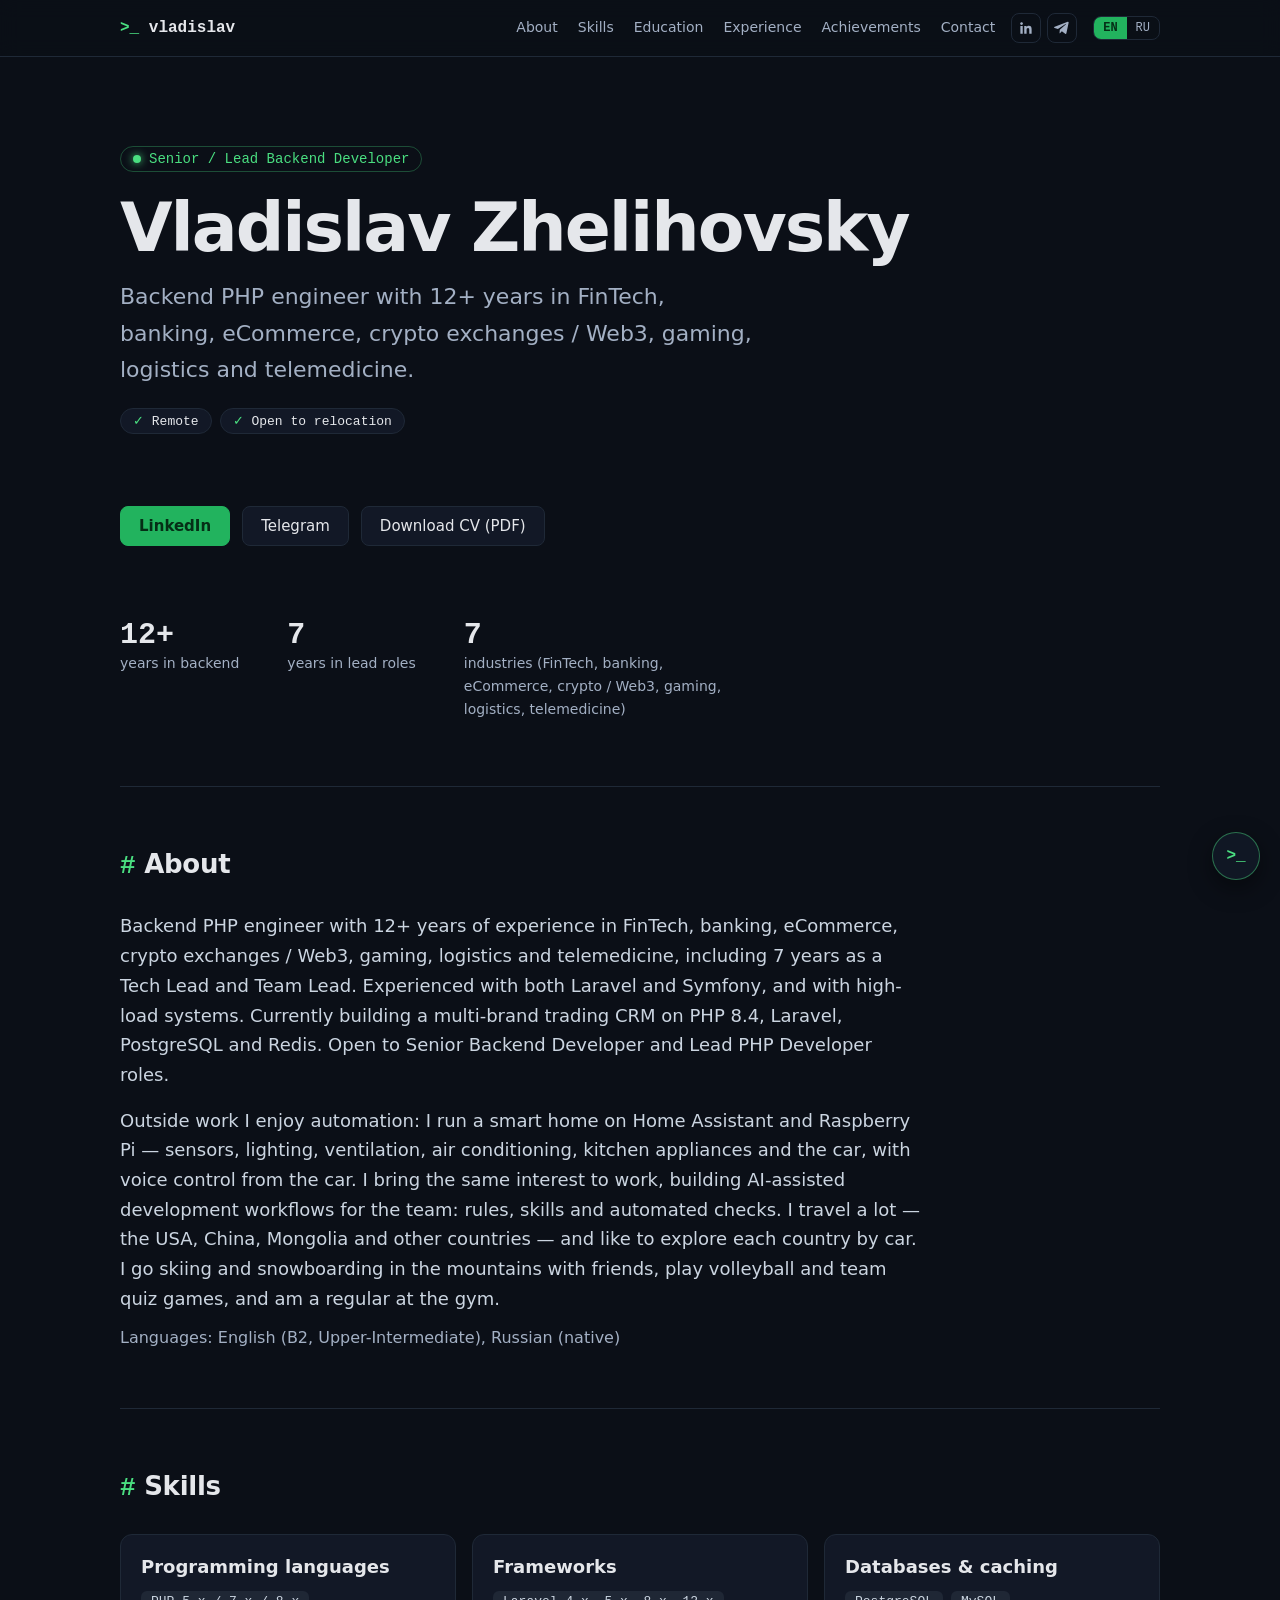
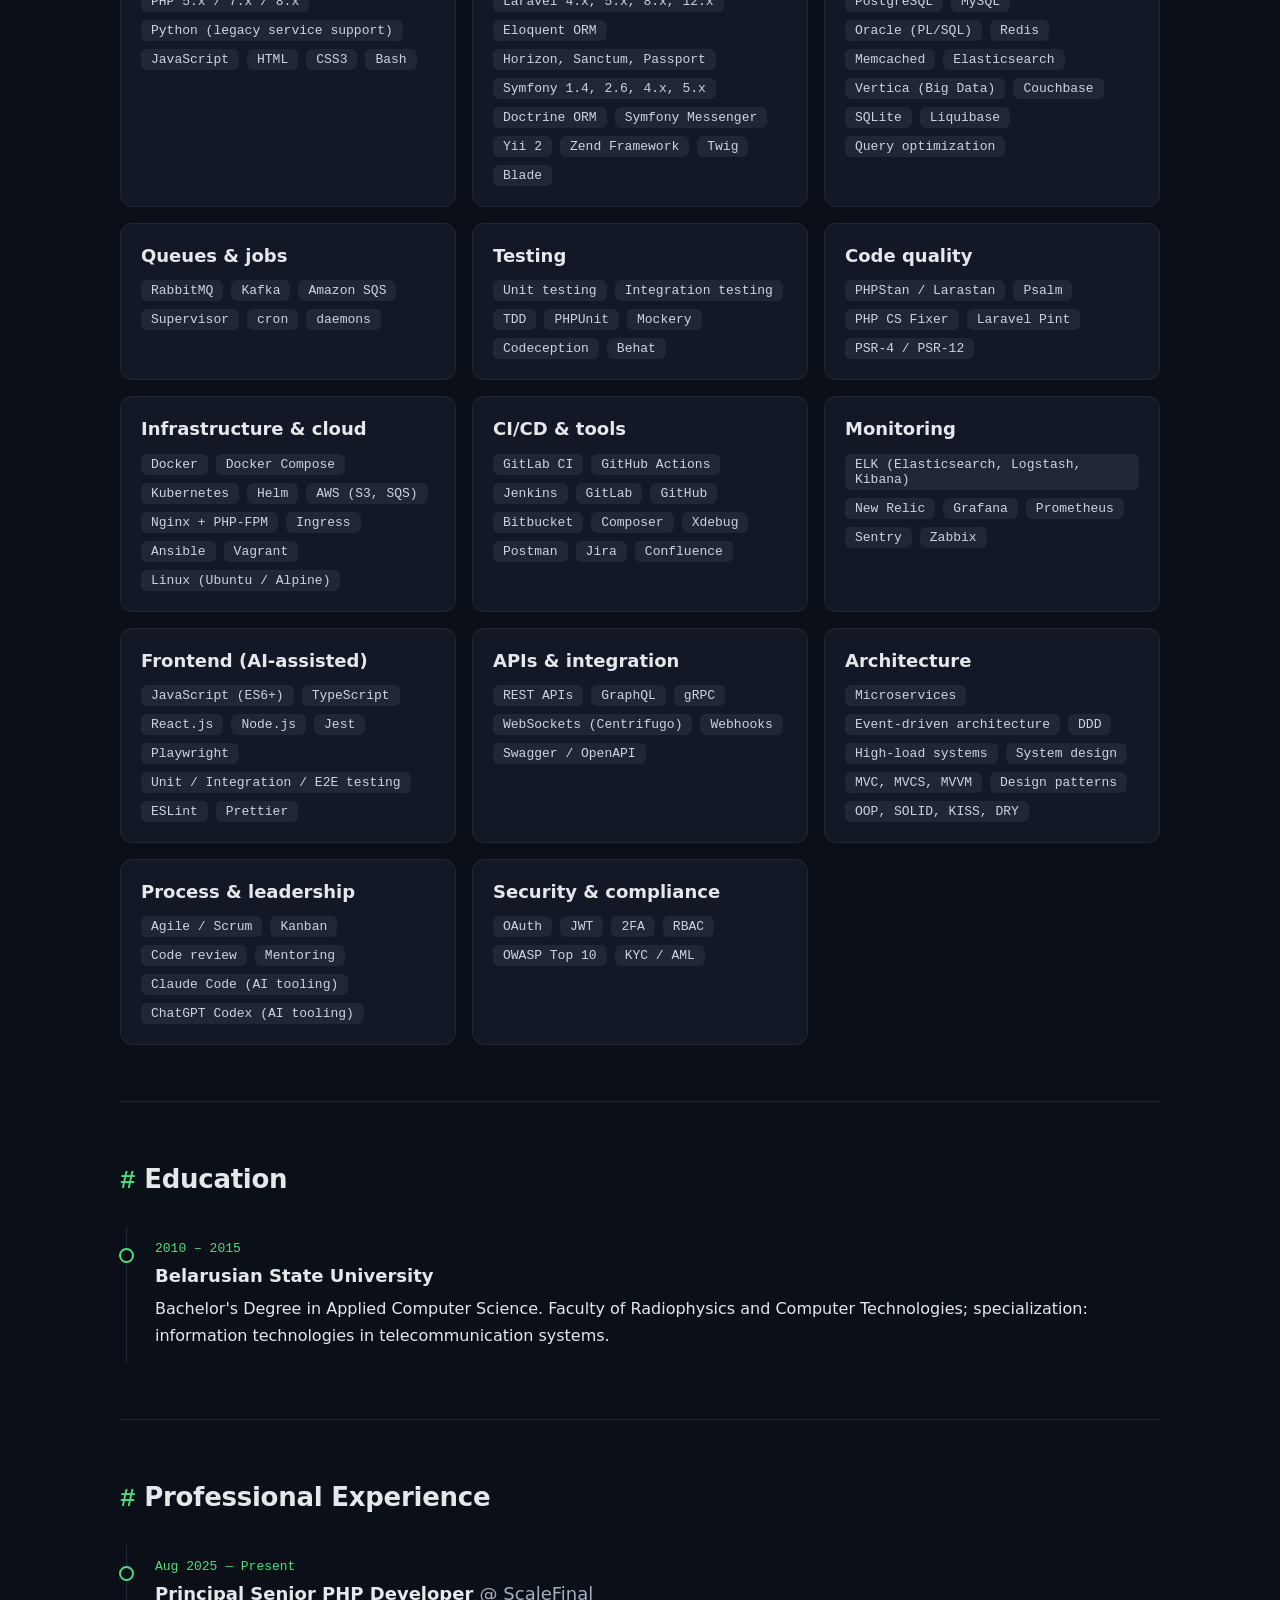
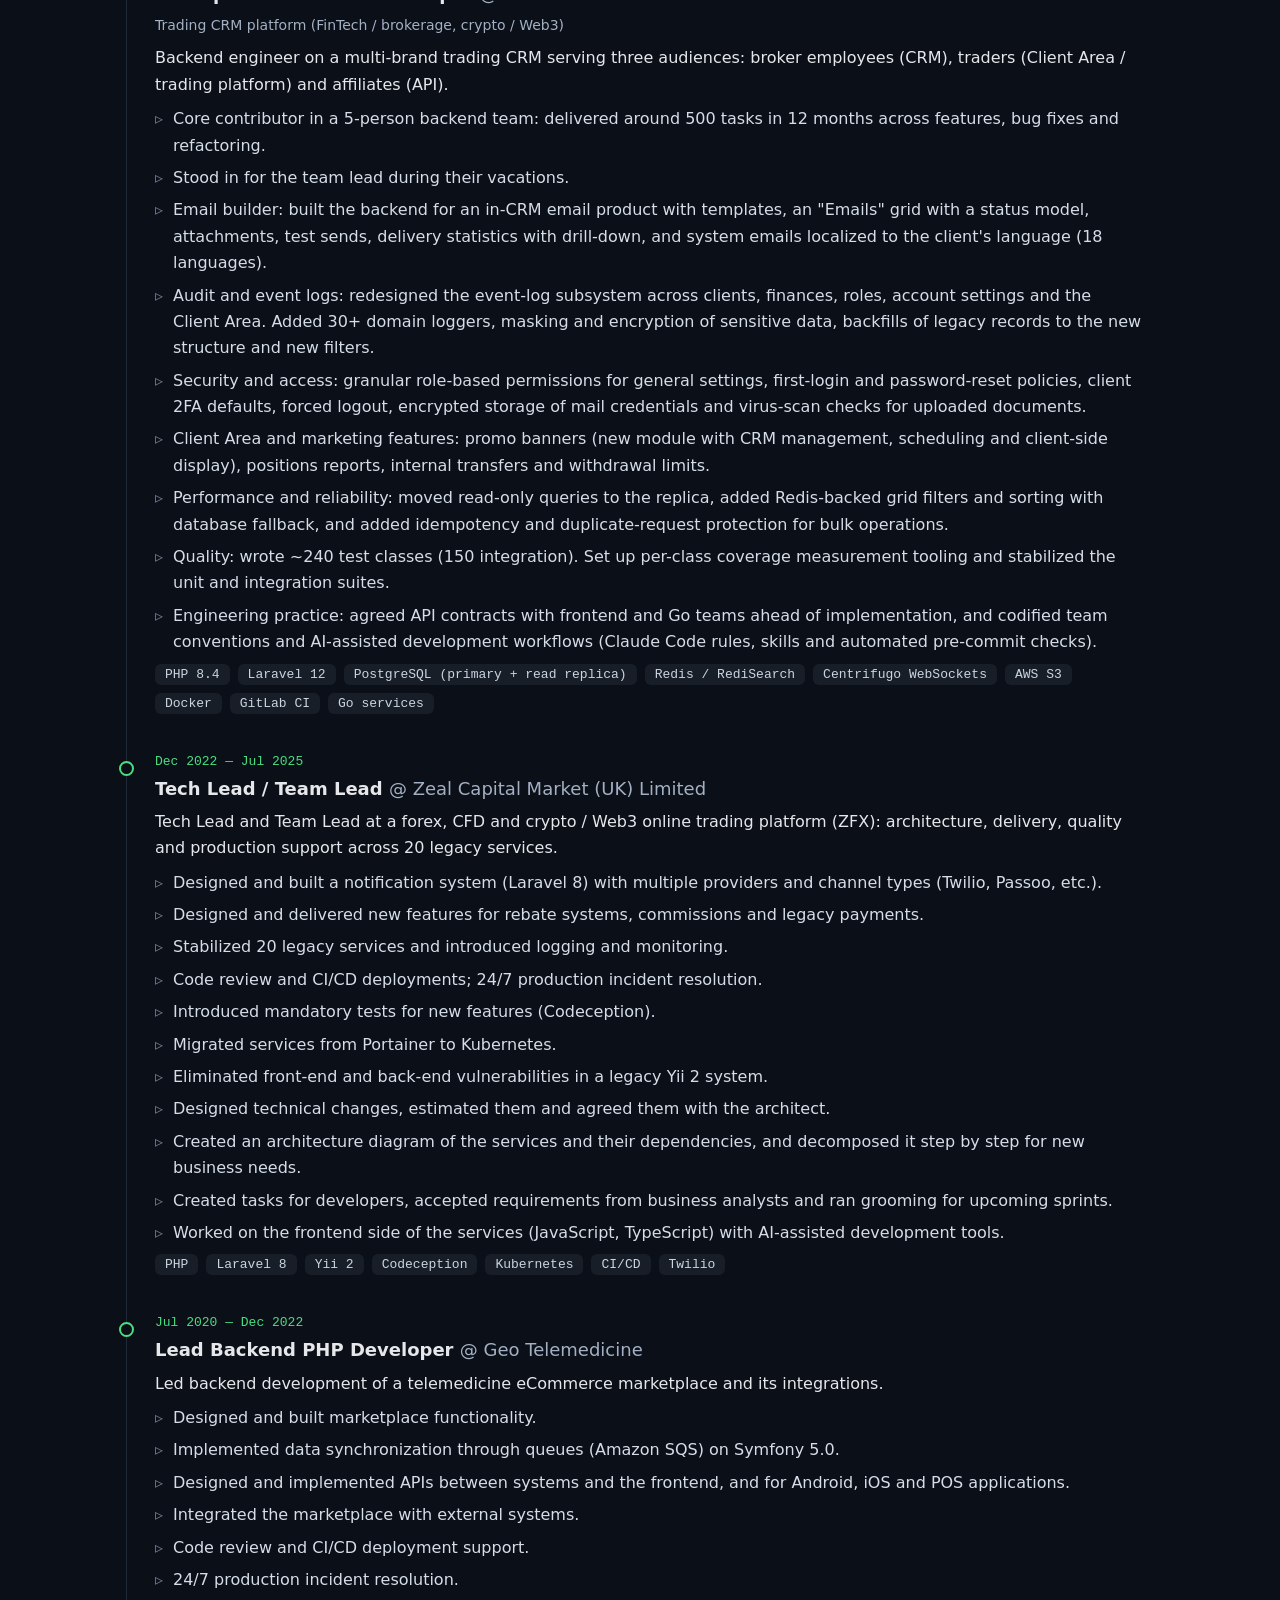
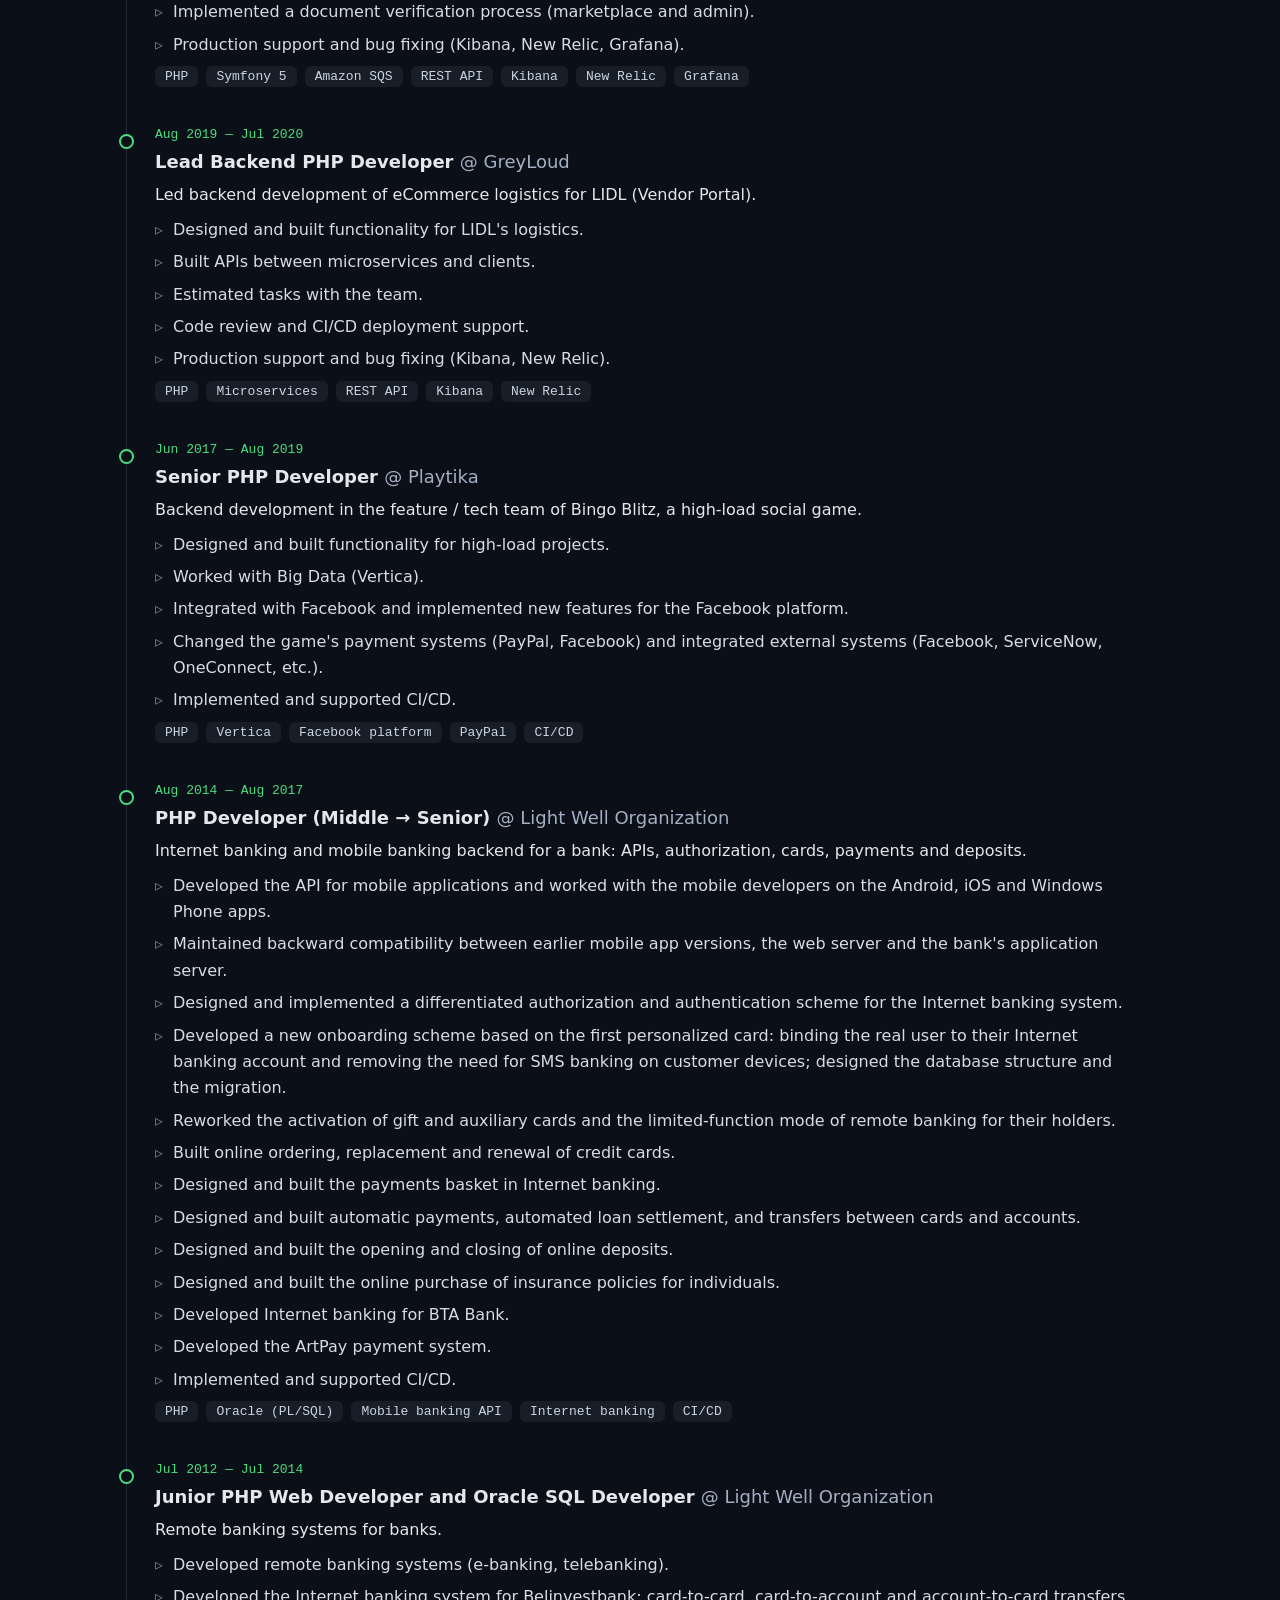
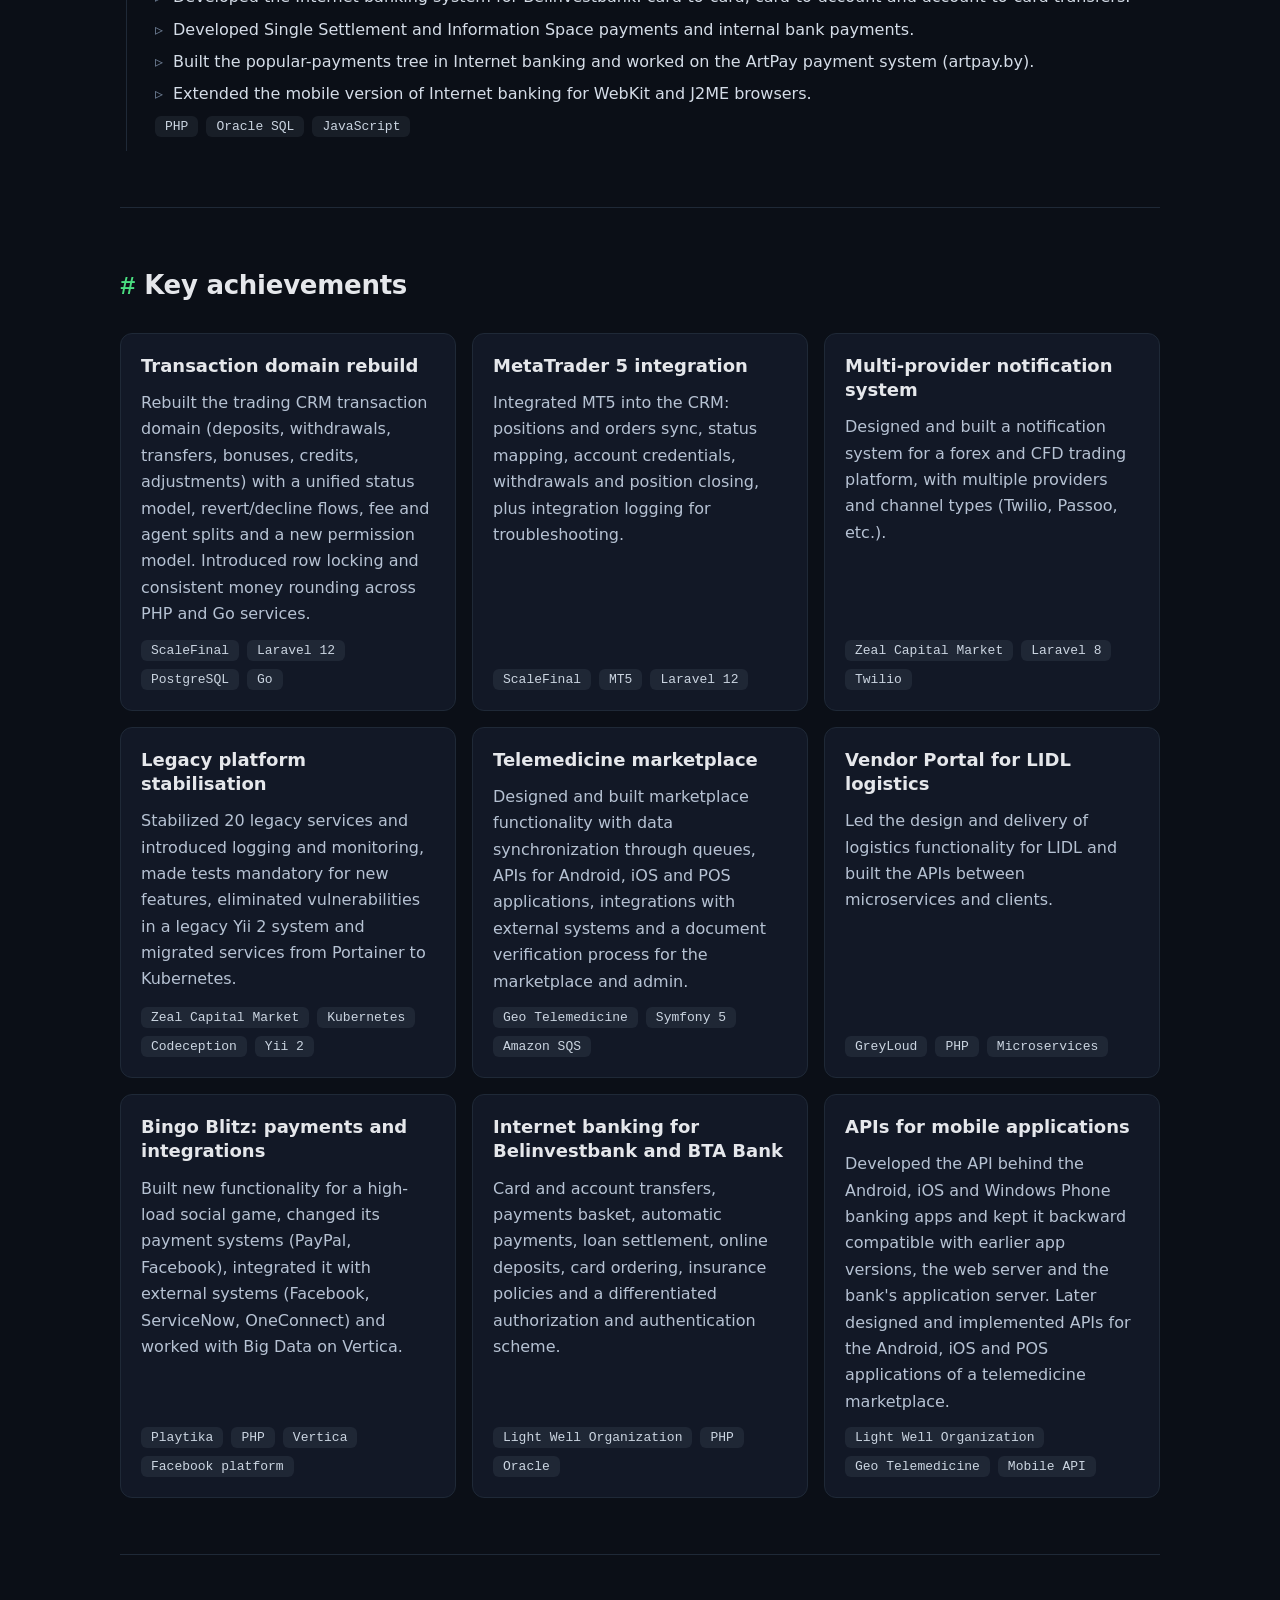
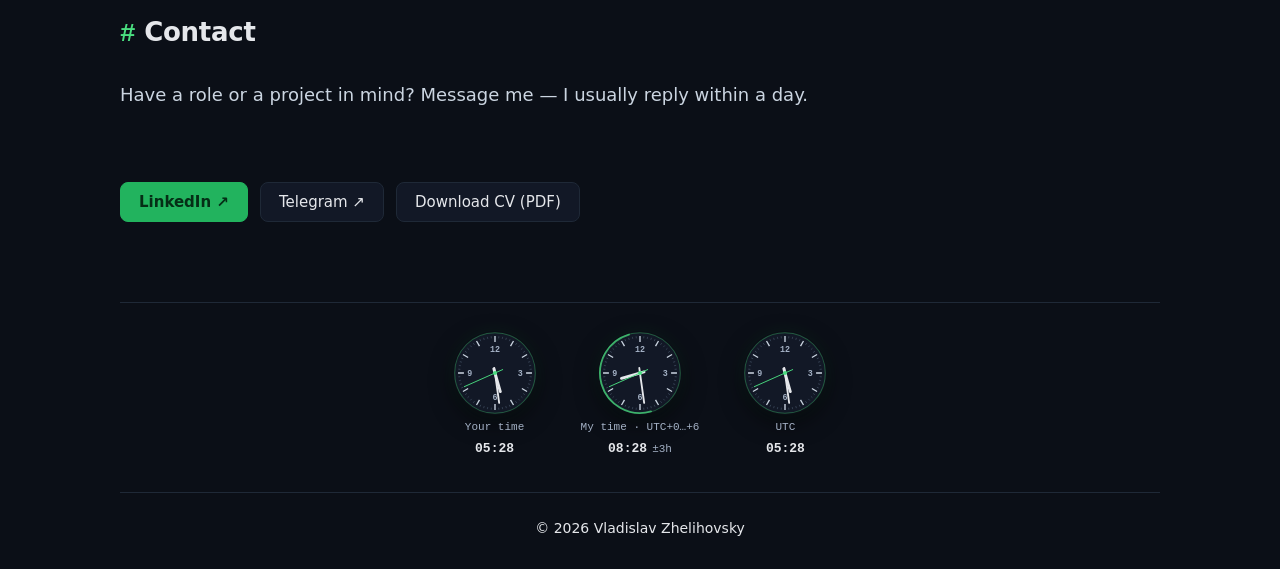
==== commit 8697927c: "Update site" ====
--- a/index.html
+++ b/index.html
@@ -1 +1 @@
-<!doctype html><html lang="en"><head><meta charset="UTF-8"><meta name="viewport" content="width=device-width,initial-scale=1"><meta name="description" content="Backend PHP engineer with 12+ years in FinTech, banking, eCommerce, crypto exchanges / Web3, gaming, logistics and telemedicine."><meta property="og:type" content="website"><meta property="og:url" content="https://vlad-zhelihovsky.github.io/"><meta property="og:title" content="Vladislav Zhelihovsky — Senior / Lead Backend Developer"><meta property="og:description" content="Backend PHP engineer with 12+ years in FinTech, banking, eCommerce, crypto exchanges / Web3, gaming, logistics and telemedicine."><meta property="og:image" content="https://vlad-zhelihovsky.github.io/og.png"><meta property="og:image:width" content="1200"><meta property="og:image:height" content="630"><meta name="twitter:card" content="summary_large_image"><link rel="canonical" href="https://vlad-zhelihovsky.github.io/"><script type="application/ld+json">{"@context":"https://schema.org","@type":"Person","name":"Vladislav Zhelihovsky","jobTitle":"Senior / Lead Backend Developer","description":"Backend PHP engineer with 12+ years of experience in FinTech, banking, eCommerce, crypto exchanges / Web3, gaming, logistics and telemedicine, including 7 years as a Tech Lead and Team Lead. Experienced with both Laravel and Symfony, and with high-load systems. Currently building a multi-brand trading CRM on PHP 8.4, Laravel, PostgreSQL and Redis. Open to Senior Backend Developer and Lead PHP Developer roles.","url":"https://vlad-zhelihovsky.github.io/","image":"https://vlad-zhelihovsky.github.io/og.png","sameAs":["https://www.linkedin.com/in/vladislav-zhelihovsky-81b3a1a6","https://t.me/powerduals"],"alumniOf":[{"@type":"CollegeOrUniversity","name":"Belarusian State University"}],"knowsLanguage":["English","Russian"],"knowsAbout":["PHP 5.x / 7.x / 8.x","Python (legacy service support)","JavaScript","HTML","CSS3","Bash","Laravel 4.x, 5.x, 8.x, 12.x","Eloquent ORM","Horizon, Sanctum, Passport","Symfony 1.4, 2.6, 4.x, 5.x","Doctrine ORM","Symfony Messenger","Yii 2","Zend Framework","Twig","Blade","PostgreSQL","MySQL","Oracle (PL/SQL)","Redis","Memcached","Elasticsearch","Vertica (Big Data)","Couchbase","SQLite","Liquibase","Query optimization","RabbitMQ","Kafka","Amazon SQS","Supervisor","cron","daemons","Unit testing","Integration testing","TDD","PHPUnit","Mockery","Codeception","Behat","PHPStan / Larastan","Psalm","PHP CS Fixer","Laravel Pint","PSR-4 / PSR-12","Docker","Docker Compose","Kubernetes","Helm","AWS (S3, SQS)","Nginx + PHP-FPM","Ingress","Ansible","Vagrant","Linux (Ubuntu / Alpine)","GitLab CI","GitHub Actions","Jenkins","GitLab","GitHub","Bitbucket","Composer","Xdebug","Postman","Jira","Confluence","ELK (Elasticsearch, Logstash, Kibana)","New Relic","Grafana","Prometheus","Sentry","Zabbix","JavaScript (ES6+)","TypeScript","React.js","Node.js","Jest","Playwright","Unit / Integration / E2E testing","ESLint","Prettier","REST APIs","GraphQL","gRPC","WebSockets (Centrifugo)","Webhooks","Swagger / OpenAPI","Microservices","Event-driven architecture","DDD","High-load systems","System design","MVC, MVCS, MVVM","Design patterns","OOP, SOLID, KISS, DRY","Agile / Scrum","Kanban","Code review","Mentoring","Claude Code (AI tooling)","OAuth","JWT","2FA","RBAC","OWASP Top 10","KYC / AML"]}</script><link rel="icon" href="data:image/svg+xml,<svg xmlns='http://www.w3.org/2000/svg' viewBox='0 0 100 100'><rect width='100' height='100' rx='22' fill='%230b0f17'/><text x='50' y='68' font-size='54' text-anchor='middle' fill='%234ade80' font-family='monospace'>&gt;_</text></svg>"><title>Vladislav Zhelihovsky — Senior / Lead Backend Developer</title><script>!function(){var t=document.cookie.match(/(?:^|; )lang=(en|ru)/),a=/\/ru\/?$/.test(location.pathname);!t||"ru"!==t[1]||a?document.addEventListener("click",function(t){var a=t.target.closest&&t.target.closest("a[data-lang]");a&&(document.cookie="lang="+a.getAttribute("data-lang")+"; path=/; max-age=31536000; SameSite=Lax")}):location.replace("ru/"+location.hash)}()</script><link rel="stylesheet" crossorigin href="./assets/index-CiFDfEcQ.css"><link rel="alternate" hreflang="en" href="https://vlad-zhelihovsky.github.io/"><link rel="alternate" hreflang="ru" href="https://vlad-zhelihovsky.github.io/ru/"><link rel="alternate" hreflang="x-default" href="https://vlad-zhelihovsky.github.io/"></head><body><div id="app"><header class="topbar"><div class="container topbar-inner"><a class="logo" href="#top"><span class="prompt">&gt;_</span> vladislav</a><nav><a href="#about">About</a><a href="#skills">Skills</a><a href="#education">Education</a><a href="#experience">Experience</a><a href="#projects">Achievements</a><a href="#contact">Contact</a></nav><div class="social"><a href="https://www.linkedin.com/in/vladislav-zhelihovsky-81b3a1a6" aria-label="LinkedIn" title="LinkedIn" target="_blank" rel="noopener"><svg viewBox="0 0 24 24" aria-hidden="true"><path d="M20.447 20.452h-3.554v-5.569c0-1.328-.027-3.037-1.852-3.037-1.853 0-2.136 1.445-2.136 2.939v5.667H9.351V9h3.414v1.561h.046c.477-.9 1.637-1.85 3.37-1.85 3.601 0 4.267 2.37 4.267 5.455v6.286zM5.337 7.433c-1.144 0-2.063-.926-2.063-2.065 0-1.138.92-2.063 2.063-2.063 1.14 0 2.064.925 2.064 2.063 0 1.139-.925 2.065-2.064 2.065zm1.782 13.019H3.555V9h3.564v11.452z"></path></svg></a><a href="https://t.me/powerduals" aria-label="Telegram" title="Telegram" target="_blank" rel="noopener"><svg viewBox="0 0 24 24" aria-hidden="true"><path d="M21.94 4.3 18.6 19.9c-.25 1.1-.9 1.37-1.82.85l-5.03-3.7-2.43 2.33c-.27.27-.5.5-1.01.5l.36-5.12 9.32-8.42c.4-.36-.09-.56-.63-.2L5.85 13.4.9 11.85c-1.08-.34-1.1-1.08.22-1.6L20.5 2.8c.9-.33 1.68.2 1.44 1.5Z"></path></svg></a></div><div class="lang" role="group" aria-label="Language"><a href="./" data-lang="en" hreflang="en" class="active" aria-current="true">EN</a><a href="./ru/" data-lang="ru" hreflang="ru" class="">RU</a></div></div></header><main id="top" class="container"><section class="hero"><p class="eyebrow"><span class="dot"></span> Senior / Lead Backend Developer</p><h1>Vladislav Zhelihovsky</h1><p class="tagline">Backend PHP engineer with 12+ years in FinTech, banking, eCommerce, crypto exchanges / Web3, gaming, logistics and telemedicine.</p><ul class="open-to" aria-label="Looking for"><li>Remote</li><li>Open to relocation</li></ul><div class="hero-actions"><a class="primary btn" href="https://www.linkedin.com/in/vladislav-zhelihovsky-81b3a1a6" target="_blank" rel="noopener">LinkedIn</a><a class="btn" href="https://t.me/powerduals" target="_blank" rel="noopener">Telegram</a><a class="btn" href="./Vladislav_Zhelihovsky_CV.pdf" download>Download CV (PDF)</a></div><dl class="stats"><div><dt>12+</dt><dd>years in backend</dd></div><div><dt>7</dt><dd>years in lead roles</dd></div><div><dt>7</dt><dd>industries (FinTech, banking, eCommerce, crypto / Web3, gaming, logistics, telemedicine)</dd></div></dl></section><section id="about"><h2><span class="hash">#</span> About</h2><p class="lead">Backend PHP engineer with 12+ years of experience in FinTech, banking, eCommerce, crypto exchanges / Web3, gaming, logistics and telemedicine, including 7 years as a Tech Lead and Team Lead. Experienced with both Laravel and Symfony, and with high-load systems. Currently building a multi-brand trading CRM on PHP 8.4, Laravel, PostgreSQL and Redis. Open to Senior Backend Developer and Lead PHP Developer roles.</p><p class="lead">Outside work I enjoy automation: I run a smart home on Home Assistant and Raspberry Pi — sensors, lighting, ventilation, air conditioning, kitchen appliances and the car, with voice control from the car. I bring the same interest to work, building AI-assisted development workflows for the team: rules, skills and automated checks. I travel a lot — the USA, China, Mongolia and other countries — and like to explore each country by car. I go skiing and snowboarding in the mountains with friends, play volleyball and team quiz games, and am a regular at the gym.</p><p class="muted">Languages: English (B2, Upper-Intermediate), Russian (native)</p></section><section id="skills"><h2><span class="hash">#</span> Skills</h2><div class="grid skills"><article class="card"><h3>Programming languages</h3><ul class="tags"><li>PHP 5.x / 7.x / 8.x</li><li>Python (legacy service support)</li><li>JavaScript</li><li>HTML</li><li>CSS3</li><li>Bash</li></ul></article><article class="card"><h3>Frameworks</h3><ul class="tags"><li>Laravel 4.x, 5.x, 8.x, 12.x</li><li>Eloquent ORM</li><li>Horizon, Sanctum, Passport</li><li>Symfony 1.4, 2.6, 4.x, 5.x</li><li>Doctrine ORM</li><li>Symfony Messenger</li><li>Yii 2</li><li>Zend Framework</li><li>Twig</li><li>Blade</li></ul></article><article class="card"><h3>Databases &amp; caching</h3><ul class="tags"><li>PostgreSQL</li><li>MySQL</li><li>Oracle (PL/SQL)</li><li>Redis</li><li>Memcached</li><li>Elasticsearch</li><li>Vertica (Big Data)</li><li>Couchbase</li><li>SQLite</li><li>Liquibase</li><li>Query optimization</li></ul></article><article class="card"><h3>Queues &amp; jobs</h3><ul class="tags"><li>RabbitMQ</li><li>Kafka</li><li>Amazon SQS</li><li>Supervisor</li><li>cron</li><li>daemons</li></ul></article><article class="card"><h3>Testing</h3><ul class="tags"><li>Unit testing</li><li>Integration testing</li><li>TDD</li><li>PHPUnit</li><li>Mockery</li><li>Codeception</li><li>Behat</li></ul></article><article class="card"><h3>Code quality</h3><ul class="tags"><li>PHPStan / Larastan</li><li>Psalm</li><li>PHP CS Fixer</li><li>Laravel Pint</li><li>PSR-4 / PSR-12</li></ul></article><article class="card"><h3>Infrastructure &amp; cloud</h3><ul class="tags"><li>Docker</li><li>Docker Compose</li><li>Kubernetes</li><li>Helm</li><li>AWS (S3, SQS)</li><li>Nginx + PHP-FPM</li><li>Ingress</li><li>Ansible</li><li>Vagrant</li><li>Linux (Ubuntu / Alpine)</li></ul></article><article class="card"><h3>CI/CD &amp; tools</h3><ul class="tags"><li>GitLab CI</li><li>GitHub Actions</li><li>Jenkins</li><li>GitLab</li><li>GitHub</li><li>Bitbucket</li><li>Composer</li><li>Xdebug</li><li>Postman</li><li>Jira</li><li>Confluence</li></ul></article><article class="card"><h3>Monitoring</h3><ul class="tags"><li>ELK (Elasticsearch, Logstash, Kibana)</li><li>New Relic</li><li>Grafana</li><li>Prometheus</li><li>Sentry</li><li>Zabbix</li></ul></article><article class="card"><h3>Frontend (AI-assisted)</h3><ul class="tags"><li>JavaScript (ES6+)</li><li>TypeScript</li><li>React.js</li><li>Node.js</li><li>Jest</li><li>Playwright</li><li>Unit / Integration / E2E testing</li><li>ESLint</li><li>Prettier</li></ul></article><article class="card"><h3>APIs &amp; integration</h3><ul class="tags"><li>REST APIs</li><li>GraphQL</li><li>gRPC</li><li>WebSockets (Centrifugo)</li><li>Webhooks</li><li>Swagger / OpenAPI</li></ul></article><article class="card"><h3>Architecture</h3><ul class="tags"><li>Microservices</li><li>Event-driven architecture</li><li>DDD</li><li>High-load systems</li><li>System design</li><li>MVC, MVCS, MVVM</li><li>Design patterns</li><li>OOP, SOLID, KISS, DRY</li></ul></article><article class="card"><h3>Process &amp; leadership</h3><ul class="tags"><li>Agile / Scrum</li><li>Kanban</li><li>Code review</li><li>Mentoring</li><li>Claude Code (AI tooling)</li></ul></article><article class="card"><h3>Security &amp; compliance</h3><ul class="tags"><li>OAuth</li><li>JWT</li><li>2FA</li><li>RBAC</li><li>OWASP Top 10</li><li>KYC / AML</li></ul></article></div></section><section id="education"><h2><span class="hash">#</span> Education</h2><ol class="timeline"><li><p class="period">2010 – 2015</p><h3>Belarusian State University</h3><p>Bachelor&#39;s Degree in Applied Computer Science. Faculty of Radiophysics and Computer Technologies; specialization: information technologies in telecommunication systems.</p></li></ol></section><section id="experience"><h2><span class="hash">#</span> Professional Experience</h2><ol class="timeline"><li><p class="period">Aug 2025 — Present</p><h3>Principal Senior PHP Developer <span class="at">@ ScaleFinal</span></h3><p class="muted small">Trading CRM platform (FinTech / brokerage, crypto / Web3)</p><p>Backend engineer on a multi-brand trading CRM serving three audiences: broker employees (CRM), traders (Client Area / trading platform) and affiliates (API).</p><ul class="highlights"><li>Core contributor in a 5-person backend team: delivered around 500 tasks in 12 months across features, bug fixes and refactoring.</li><li>Stood in for the team lead during their vacations.</li><li>Email builder: built the backend for an in-CRM email product with templates, an &quot;Emails&quot; grid with a status model, attachments, test sends, delivery statistics with drill-down, and system emails localized to the client&#39;s language (18 languages).</li><li>Audit and event logs: redesigned the event-log subsystem across clients, finances, roles, account settings and the Client Area. Added 30+ domain loggers, masking and encryption of sensitive data, backfills of legacy records to the new structure and new filters.</li><li>Security and access: granular role-based permissions for general settings, first-login and password-reset policies, client 2FA defaults, forced logout, encrypted storage of mail credentials and virus-scan checks for uploaded documents.</li><li>Client Area and marketing features: promo banners (new module with CRM management, scheduling and client-side display), positions reports, internal transfers and withdrawal limits.</li><li>Performance and reliability: moved read-only queries to the replica, added Redis-backed grid filters and sorting with database fallback, and added idempotency and duplicate-request protection for bulk operations.</li><li>Quality: wrote ~240 test classes (150 integration). Set up per-class coverage measurement tooling and stabilized the unit and integration suites.</li><li>Engineering practice: agreed API contracts with frontend and Go teams ahead of implementation, and codified team conventions and AI-assisted development workflows (Claude Code rules, skills and automated pre-commit checks).</li></ul><ul class="tags"><li>PHP 8.4</li><li>Laravel 12</li><li>PostgreSQL (primary + read replica)</li><li>Redis / RediSearch</li><li>Centrifugo WebSockets</li><li>AWS S3</li><li>Docker</li><li>GitLab CI</li><li>Go services</li></ul></li><li><p class="period">Dec 2022 — Jul 2025</p><h3>Tech Lead / Team Lead <span class="at">@ Zeal Capital Market (UK) Limited</span></h3><p>Tech Lead and Team Lead at a forex, CFD and crypto / Web3 online trading platform (ZFX): architecture, delivery, quality and production support across 20 legacy services.</p><ul class="highlights"><li>Designed and built a notification system (Laravel 8) with multiple providers and channel types (Twilio, Passoo, etc.).</li><li>Designed and delivered new features for rebate systems, commissions and legacy payments.</li><li>Stabilized 20 legacy services and introduced logging and monitoring.</li><li>Code review and CI/CD deployments; 24/7 production incident resolution.</li><li>Introduced mandatory tests for new features (Codeception).</li><li>Migrated services from Portainer to Kubernetes.</li><li>Eliminated front-end and back-end vulnerabilities in a legacy Yii 2 system.</li><li>Designed technical changes, estimated them and agreed them with the architect.</li><li>Created an architecture diagram of the services and their dependencies, and decomposed it step by step for new business needs.</li><li>Created tasks for developers, accepted requirements from business analysts and ran grooming for upcoming sprints.</li><li>Worked on the frontend side of the services (JavaScript, TypeScript) with AI-assisted development tools.</li></ul><ul class="tags"><li>PHP</li><li>Laravel 8</li><li>Yii 2</li><li>Codeception</li><li>Kubernetes</li><li>CI/CD</li><li>Twilio</li></ul></li><li><p class="period">Jul 2020 — Dec 2022</p><h3>Lead Backend PHP Developer <span class="at">@ Geo Telemedicine</span></h3><p>Led backend development of a telemedicine eCommerce marketplace and its integrations.</p><ul class="highlights"><li>Designed and built marketplace functionality.</li><li>Implemented data synchronization through queues (Amazon SQS) on Symfony 5.0.</li><li>Designed and implemented APIs between systems and the frontend, and for Android, iOS and POS applications.</li><li>Integrated the marketplace with external systems.</li><li>Code review and CI/CD deployment support.</li><li>24/7 production incident resolution.</li><li>Implemented a document verification process (marketplace and admin).</li><li>Production support and bug fixing (Kibana, New Relic, Grafana).</li></ul><ul class="tags"><li>PHP</li><li>Symfony 5</li><li>Amazon SQS</li><li>REST API</li><li>Kibana</li><li>New Relic</li><li>Grafana</li></ul></li><li><p class="period">Aug 2019 — Jul 2020</p><h3>Lead Backend PHP Developer <span class="at">@ GreyLoud</span></h3><p>Led backend development of eCommerce logistics for LIDL (Vendor Portal).</p><ul class="highlights"><li>Designed and built functionality for LIDL&#39;s logistics.</li><li>Built APIs between microservices and clients.</li><li>Estimated tasks with the team.</li><li>Code review and CI/CD deployment support.</li><li>Production support and bug fixing (Kibana, New Relic).</li></ul><ul class="tags"><li>PHP</li><li>Microservices</li><li>REST API</li><li>Kibana</li><li>New Relic</li></ul></li><li><p class="period">Jun 2017 — Aug 2019</p><h3>Senior PHP Developer <span class="at">@ Playtika</span></h3><p>Backend development in the feature / tech team of Bingo Blitz, a high-load social game.</p><ul class="highlights"><li>Designed and built functionality for high-load projects.</li><li>Worked with Big Data (Vertica).</li><li>Integrated with Facebook and implemented new features for the Facebook platform.</li><li>Changed the game&#39;s payment systems (PayPal, Facebook) and integrated external systems (Facebook, ServiceNow, OneConnect, etc.).</li><li>Implemented and supported CI/CD.</li></ul><ul class="tags"><li>PHP</li><li>Vertica</li><li>Facebook platform</li><li>PayPal</li><li>CI/CD</li></ul></li><li><p class="period">Aug 2014 — Aug 2017</p><h3>PHP Developer (Middle → Senior) <span class="at">@ Light Well Organization</span></h3><p>Internet banking and mobile banking backend for a bank: APIs, authorization, cards, payments and deposits.</p><ul class="highlights"><li>Developed the API for mobile applications and worked with the mobile developers on the Android, iOS and Windows Phone apps.</li><li>Maintained backward compatibility between earlier mobile app versions, the web server and the bank&#39;s application server.</li><li>Designed and implemented a differentiated authorization and authentication scheme for the Internet banking system.</li><li>Developed a new onboarding scheme based on the first personalized card: binding the real user to their Internet banking account and removing the need for SMS banking on customer devices; designed the database structure and the migration.</li><li>Reworked the activation of gift and auxiliary cards and the limited-function mode of remote banking for their holders.</li><li>Built online ordering, replacement and renewal of credit cards.</li><li>Designed and built the payments basket in Internet banking.</li><li>Designed and built automatic payments, automated loan settlement, and transfers between cards and accounts.</li><li>Designed and built the opening and closing of online deposits.</li><li>Designed and built the online purchase of insurance policies for individuals.</li><li>Developed Internet banking for BTA Bank.</li><li>Developed the ArtPay payment system.</li><li>Implemented and supported CI/CD.</li></ul><ul class="tags"><li>PHP</li><li>Oracle (PL/SQL)</li><li>Mobile banking API</li><li>Internet banking</li><li>CI/CD</li></ul></li><li><p class="period">Jul 2012 — Jul 2014</p><h3>Junior PHP Web Developer and Oracle SQL Developer <span class="at">@ Light Well Organization</span></h3><p>Remote banking systems for banks.</p><ul class="highlights"><li>Developed remote banking systems (e-banking, telebanking).</li><li>Developed the Internet banking system for Belinvestbank: card-to-card, card-to-account and account-to-card transfers.</li><li>Developed Single Settlement and Information Space payments and internal bank payments.</li><li>Built the popular-payments tree in Internet banking and worked on the ArtPay payment system (artpay.by).</li><li>Extended the mobile version of Internet banking for WebKit and J2ME browsers.</li></ul><ul class="tags"><li>PHP</li><li>Oracle SQL</li><li>JavaScript</li></ul></li></ol></section><section id="projects"><h2><span class="hash">#</span> Key achievements</h2><div class="grid"><article class="card"><h3>Transaction domain rebuild</h3><p>Rebuilt the trading CRM transaction domain (deposits, withdrawals, transfers, bonuses, credits, adjustments) with a unified status model, revert/decline flows, fee and agent splits and a new permission model. Introduced row locking and consistent money rounding across PHP and Go services.</p><ul class="tags"><li>ScaleFinal</li><li>Laravel 12</li><li>PostgreSQL</li><li>Go</li></ul></article><article class="card"><h3>MetaTrader 5 integration</h3><p>Integrated MT5 into the CRM: positions and orders sync, status mapping, account credentials, withdrawals and position closing, plus integration logging for troubleshooting.</p><ul class="tags"><li>ScaleFinal</li><li>MT5</li><li>Laravel 12</li></ul></article><article class="card"><h3>Multi-provider notification system</h3><p>Designed and built a notification system for a forex and CFD trading platform, with multiple providers and channel types (Twilio, Passoo, etc.).</p><ul class="tags"><li>Zeal Capital Market</li><li>Laravel 8</li><li>Twilio</li></ul></article><article class="card"><h3>Legacy platform stabilisation</h3><p>Stabilized 20 legacy services and introduced logging and monitoring, made tests mandatory for new features, eliminated vulnerabilities in a legacy Yii 2 system and migrated services from Portainer to Kubernetes.</p><ul class="tags"><li>Zeal Capital Market</li><li>Kubernetes</li><li>Codeception</li><li>Yii 2</li></ul></article><article class="card"><h3>Telemedicine marketplace</h3><p>Designed and built marketplace functionality with data synchronization through queues, APIs for Android, iOS and POS applications, integrations with external systems and a document verification process for the marketplace and admin.</p><ul class="tags"><li>Geo Telemedicine</li><li>Symfony 5</li><li>Amazon SQS</li></ul></article><article class="card"><h3>Vendor Portal for LIDL logistics</h3><p>Led the design and delivery of logistics functionality for LIDL and built the APIs between microservices and clients.</p><ul class="tags"><li>GreyLoud</li><li>PHP</li><li>Microservices</li></ul></article><article class="card"><h3>Bingo Blitz: payments and integrations</h3><p>Built new functionality for a high-load social game, changed its payment systems (PayPal, Facebook), integrated it with external systems (Facebook, ServiceNow, OneConnect) and worked with Big Data on Vertica.</p><ul class="tags"><li>Playtika</li><li>PHP</li><li>Vertica</li><li>Facebook platform</li></ul></article><article class="card"><h3>Internet banking for Belinvestbank and BTA Bank</h3><p>Card and account transfers, payments basket, automatic payments, loan settlement, online deposits, card ordering, insurance policies and a differentiated authorization and authentication scheme.</p><ul class="tags"><li>Light Well Organization</li><li>PHP</li><li>Oracle</li></ul></article><article class="card"><h3>APIs for mobile applications</h3><p>Developed the API behind the Android, iOS and Windows Phone banking apps and kept it backward compatible with earlier app versions, the web server and the bank&#39;s application server. Later designed and implemented APIs for the Android, iOS and POS applications of a telemedicine marketplace.</p><ul class="tags"><li>Light Well Organization</li><li>Geo Telemedicine</li><li>Mobile API</li></ul></article></div></section><section id="contact"><h2><span class="hash">#</span> Contact</h2><p class="lead">Have a role or a project in mind? Message me — I usually reply within a day.</p><div class="hero-actions"><a class="primary btn" href="https://www.linkedin.com/in/vladislav-zhelihovsky-81b3a1a6" target="_blank" rel="noopener">LinkedIn ↗ </a><a class="btn" href="https://t.me/powerduals" target="_blank" rel="noopener">Telegram ↗ </a><a class="btn" href="./Vladislav_Zhelihovsky_CV.pdf" download>Download CV (PDF)</a></div></section></main><footer class="container footer"><span>© <span data-year>2026</span> Vladislav Zhelihovsky</span></footer></div><script>document.querySelectorAll("[data-year]").forEach(function(e){e.textContent=(new Date).getFullYear()})</script><script defer="defer" src="./trail.js?v=12"></script><script defer="defer" src="./nav.js?v=3"></script><script defer="defer" src="./matrix.js?v=2"></script><script defer="defer" src="./touch.js?v=2"></script><script defer="defer" src="./clocks.js?v=3"></script><script defer="defer" src="./portal.js?v=3"></script><script defer="defer" src="./weather.js?v=3"></script><script defer="defer" src="./terminal.js?v=5"></script></body></html>+<!doctype html><html lang="en"><head><meta charset="UTF-8"><meta name="viewport" content="width=device-width,initial-scale=1"><meta name="description" content="Backend PHP engineer with 12+ years in FinTech, banking, eCommerce, crypto exchanges / Web3, gaming, logistics and telemedicine."><meta property="og:type" content="website"><meta property="og:url" content="https://vlad-zhelihovsky.github.io/"><meta property="og:title" content="Vladislav Zhelihovsky — Senior / Lead Backend Developer"><meta property="og:description" content="Backend PHP engineer with 12+ years in FinTech, banking, eCommerce, crypto exchanges / Web3, gaming, logistics and telemedicine."><meta property="og:image" content="https://vlad-zhelihovsky.github.io/og.png"><meta property="og:image:width" content="1200"><meta property="og:image:height" content="630"><meta name="twitter:card" content="summary_large_image"><link rel="canonical" href="https://vlad-zhelihovsky.github.io/"><script type="application/ld+json">{"@context":"https://schema.org","@type":"Person","name":"Vladislav Zhelihovsky","jobTitle":"Senior / Lead Backend Developer","description":"Backend PHP engineer with 12+ years of experience in FinTech, banking, eCommerce, crypto exchanges / Web3, gaming, logistics and telemedicine, including 7 years as a Tech Lead and Team Lead. Experienced with both Laravel and Symfony, and with high-load systems. Currently building a multi-brand trading CRM on PHP 8.4, Laravel, PostgreSQL and Redis. Open to Senior Backend Developer and Lead PHP Developer roles.","url":"https://vlad-zhelihovsky.github.io/","image":"https://vlad-zhelihovsky.github.io/og.png","sameAs":["https://www.linkedin.com/in/vladislav-zhelihovsky-81b3a1a6","https://t.me/powerduals"],"alumniOf":[{"@type":"CollegeOrUniversity","name":"Belarusian State University"}],"knowsLanguage":["English","Russian"],"knowsAbout":["PHP 5.x / 7.x / 8.x","Python (legacy service support)","JavaScript","HTML","CSS3","Bash","Laravel 4.x, 5.x, 8.x, 12.x","Eloquent ORM","Horizon, Sanctum, Passport","Symfony 1.4, 2.6, 4.x, 5.x","Doctrine ORM","Symfony Messenger","Yii 2","Zend Framework","Twig","Blade","PostgreSQL","MySQL","Oracle (PL/SQL)","Redis","Memcached","Elasticsearch","Vertica (Big Data)","Couchbase","SQLite","Liquibase","Query optimization","RabbitMQ","Kafka","Amazon SQS","Supervisor","cron","daemons","Unit testing","Integration testing","TDD","PHPUnit","Mockery","Codeception","Behat","PHPStan / Larastan","Psalm","PHP CS Fixer","Laravel Pint","PSR-4 / PSR-12","Docker","Docker Compose","Kubernetes","Helm","AWS (S3, SQS)","Nginx + PHP-FPM","Ingress","Ansible","Vagrant","Linux (Ubuntu / Alpine)","GitLab CI","GitHub Actions","Jenkins","GitLab","GitHub","Bitbucket","Composer","Xdebug","Postman","Jira","Confluence","ELK (Elasticsearch, Logstash, Kibana)","New Relic","Grafana","Prometheus","Sentry","Zabbix","JavaScript (ES6+)","TypeScript","React.js","Node.js","Jest","Playwright","Unit / Integration / E2E testing","ESLint","Prettier","REST APIs","GraphQL","gRPC","WebSockets (Centrifugo)","Webhooks","Swagger / OpenAPI","Microservices","Event-driven architecture","DDD","High-load systems","System design","MVC, MVCS, MVVM","Design patterns","OOP, SOLID, KISS, DRY","Agile / Scrum","Kanban","Code review","Mentoring","Claude Code (AI tooling)","ChatGPT Codex (AI tooling)","OAuth","JWT","2FA","RBAC","OWASP Top 10","KYC / AML"]}</script><link rel="icon" href="data:image/svg+xml,<svg xmlns='http://www.w3.org/2000/svg' viewBox='0 0 100 100'><rect width='100' height='100' rx='22' fill='%230b0f17'/><text x='50' y='68' font-size='54' text-anchor='middle' fill='%234ade80' font-family='monospace'>&gt;_</text></svg>"><title>Vladislav Zhelihovsky — Senior / Lead Backend Developer</title><script>!function(){var t=document.cookie.match(/(?:^|; )lang=(en|ru)/),a=/\/ru\/?$/.test(location.pathname);!t||"ru"!==t[1]||a?document.addEventListener("click",function(t){var a=t.target.closest&&t.target.closest("a[data-lang]");a&&(document.cookie="lang="+a.getAttribute("data-lang")+"; path=/; max-age=31536000; SameSite=Lax")}):location.replace("ru/"+location.hash)}()</script><link rel="stylesheet" crossorigin href="./assets/index-CiFDfEcQ.css"><link rel="alternate" hreflang="en" href="https://vlad-zhelihovsky.github.io/"><link rel="alternate" hreflang="ru" href="https://vlad-zhelihovsky.github.io/ru/"><link rel="alternate" hreflang="x-default" href="https://vlad-zhelihovsky.github.io/"></head><body><div id="app"><header class="topbar"><div class="container topbar-inner"><a class="logo" href="#top"><span class="prompt">&gt;_</span> vladislav</a><nav><a href="#about">About</a><a href="#skills">Skills</a><a href="#education">Education</a><a href="#experience">Experience</a><a href="#projects">Achievements</a><a href="#contact">Contact</a></nav><div class="social"><a href="https://www.linkedin.com/in/vladislav-zhelihovsky-81b3a1a6" aria-label="LinkedIn" title="LinkedIn" target="_blank" rel="noopener"><svg viewBox="0 0 24 24" aria-hidden="true"><path d="M20.447 20.452h-3.554v-5.569c0-1.328-.027-3.037-1.852-3.037-1.853 0-2.136 1.445-2.136 2.939v5.667H9.351V9h3.414v1.561h.046c.477-.9 1.637-1.85 3.37-1.85 3.601 0 4.267 2.37 4.267 5.455v6.286zM5.337 7.433c-1.144 0-2.063-.926-2.063-2.065 0-1.138.92-2.063 2.063-2.063 1.14 0 2.064.925 2.064 2.063 0 1.139-.925 2.065-2.064 2.065zm1.782 13.019H3.555V9h3.564v11.452z"></path></svg></a><a href="https://t.me/powerduals" aria-label="Telegram" title="Telegram" target="_blank" rel="noopener"><svg viewBox="0 0 24 24" aria-hidden="true"><path d="M21.94 4.3 18.6 19.9c-.25 1.1-.9 1.37-1.82.85l-5.03-3.7-2.43 2.33c-.27.27-.5.5-1.01.5l.36-5.12 9.32-8.42c.4-.36-.09-.56-.63-.2L5.85 13.4.9 11.85c-1.08-.34-1.1-1.08.22-1.6L20.5 2.8c.9-.33 1.68.2 1.44 1.5Z"></path></svg></a></div><div class="lang" role="group" aria-label="Language"><a href="./" data-lang="en" hreflang="en" class="active" aria-current="true">EN</a><a href="./ru/" data-lang="ru" hreflang="ru" class="">RU</a></div></div></header><main id="top" class="container"><section class="hero"><p class="eyebrow"><span class="dot"></span> Senior / Lead Backend Developer</p><h1>Vladislav Zhelihovsky</h1><p class="tagline">Backend PHP engineer with 12+ years in FinTech, banking, eCommerce, crypto exchanges / Web3, gaming, logistics and telemedicine.</p><ul class="open-to" aria-label="Looking for"><li>Remote</li><li>Open to relocation</li></ul><div class="hero-actions"><a class="primary btn" href="https://www.linkedin.com/in/vladislav-zhelihovsky-81b3a1a6" target="_blank" rel="noopener">LinkedIn</a><a class="btn" href="https://t.me/powerduals" target="_blank" rel="noopener">Telegram</a><a class="btn" href="./Vladislav_Zhelihovsky_CV.pdf" download>Download CV (PDF)</a></div><dl class="stats"><div><dt>12+</dt><dd>years in backend</dd></div><div><dt>7</dt><dd>years in lead roles</dd></div><div><dt>7</dt><dd>industries (FinTech, banking, eCommerce, crypto / Web3, gaming, logistics, telemedicine)</dd></div></dl></section><section id="about"><h2><span class="hash">#</span> About</h2><p class="lead">Backend PHP engineer with 12+ years of experience in FinTech, banking, eCommerce, crypto exchanges / Web3, gaming, logistics and telemedicine, including 7 years as a Tech Lead and Team Lead. Experienced with both Laravel and Symfony, and with high-load systems. Currently building a multi-brand trading CRM on PHP 8.4, Laravel, PostgreSQL and Redis. Open to Senior Backend Developer and Lead PHP Developer roles.</p><p class="lead">Outside work I enjoy automation: I run a smart home on Home Assistant and Raspberry Pi — sensors, lighting, ventilation, air conditioning, kitchen appliances and the car, with voice control from the car. I bring the same interest to work, building AI-assisted development workflows for the team: rules, skills and automated checks. I travel a lot — the USA, China, Mongolia and other countries — and like to explore each country by car. I go skiing and snowboarding in the mountains with friends, play volleyball and team quiz games, and am a regular at the gym.</p><p class="muted">Languages: English (B2, Upper-Intermediate), Russian (native)</p></section><section id="skills"><h2><span class="hash">#</span> Skills</h2><div class="grid skills"><article class="card"><h3>Programming languages</h3><ul class="tags"><li>PHP 5.x / 7.x / 8.x</li><li>Python (legacy service support)</li><li>JavaScript</li><li>HTML</li><li>CSS3</li><li>Bash</li></ul></article><article class="card"><h3>Frameworks</h3><ul class="tags"><li>Laravel 4.x, 5.x, 8.x, 12.x</li><li>Eloquent ORM</li><li>Horizon, Sanctum, Passport</li><li>Symfony 1.4, 2.6, 4.x, 5.x</li><li>Doctrine ORM</li><li>Symfony Messenger</li><li>Yii 2</li><li>Zend Framework</li><li>Twig</li><li>Blade</li></ul></article><article class="card"><h3>Databases &amp; caching</h3><ul class="tags"><li>PostgreSQL</li><li>MySQL</li><li>Oracle (PL/SQL)</li><li>Redis</li><li>Memcached</li><li>Elasticsearch</li><li>Vertica (Big Data)</li><li>Couchbase</li><li>SQLite</li><li>Liquibase</li><li>Query optimization</li></ul></article><article class="card"><h3>Queues &amp; jobs</h3><ul class="tags"><li>RabbitMQ</li><li>Kafka</li><li>Amazon SQS</li><li>Supervisor</li><li>cron</li><li>daemons</li></ul></article><article class="card"><h3>Testing</h3><ul class="tags"><li>Unit testing</li><li>Integration testing</li><li>TDD</li><li>PHPUnit</li><li>Mockery</li><li>Codeception</li><li>Behat</li></ul></article><article class="card"><h3>Code quality</h3><ul class="tags"><li>PHPStan / Larastan</li><li>Psalm</li><li>PHP CS Fixer</li><li>Laravel Pint</li><li>PSR-4 / PSR-12</li></ul></article><article class="card"><h3>Infrastructure &amp; cloud</h3><ul class="tags"><li>Docker</li><li>Docker Compose</li><li>Kubernetes</li><li>Helm</li><li>AWS (S3, SQS)</li><li>Nginx + PHP-FPM</li><li>Ingress</li><li>Ansible</li><li>Vagrant</li><li>Linux (Ubuntu / Alpine)</li></ul></article><article class="card"><h3>CI/CD &amp; tools</h3><ul class="tags"><li>GitLab CI</li><li>GitHub Actions</li><li>Jenkins</li><li>GitLab</li><li>GitHub</li><li>Bitbucket</li><li>Composer</li><li>Xdebug</li><li>Postman</li><li>Jira</li><li>Confluence</li></ul></article><article class="card"><h3>Monitoring</h3><ul class="tags"><li>ELK (Elasticsearch, Logstash, Kibana)</li><li>New Relic</li><li>Grafana</li><li>Prometheus</li><li>Sentry</li><li>Zabbix</li></ul></article><article class="card"><h3>Frontend (AI-assisted)</h3><ul class="tags"><li>JavaScript (ES6+)</li><li>TypeScript</li><li>React.js</li><li>Node.js</li><li>Jest</li><li>Playwright</li><li>Unit / Integration / E2E testing</li><li>ESLint</li><li>Prettier</li></ul></article><article class="card"><h3>APIs &amp; integration</h3><ul class="tags"><li>REST APIs</li><li>GraphQL</li><li>gRPC</li><li>WebSockets (Centrifugo)</li><li>Webhooks</li><li>Swagger / OpenAPI</li></ul></article><article class="card"><h3>Architecture</h3><ul class="tags"><li>Microservices</li><li>Event-driven architecture</li><li>DDD</li><li>High-load systems</li><li>System design</li><li>MVC, MVCS, MVVM</li><li>Design patterns</li><li>OOP, SOLID, KISS, DRY</li></ul></article><article class="card"><h3>Process &amp; leadership</h3><ul class="tags"><li>Agile / Scrum</li><li>Kanban</li><li>Code review</li><li>Mentoring</li><li>Claude Code (AI tooling)</li><li>ChatGPT Codex (AI tooling)</li></ul></article><article class="card"><h3>Security &amp; compliance</h3><ul class="tags"><li>OAuth</li><li>JWT</li><li>2FA</li><li>RBAC</li><li>OWASP Top 10</li><li>KYC / AML</li></ul></article></div></section><section id="education"><h2><span class="hash">#</span> Education</h2><ol class="timeline"><li><p class="period">2010 – 2015</p><h3>Belarusian State University</h3><p>Bachelor&#39;s Degree in Applied Computer Science. Faculty of Radiophysics and Computer Technologies; specialization: information technologies in telecommunication systems.</p></li></ol></section><section id="experience"><h2><span class="hash">#</span> Professional Experience</h2><ol class="timeline"><li><p class="period">Aug 2025 — Present</p><h3>Principal Senior PHP Developer <span class="at">@ ScaleFinal</span></h3><p class="muted small">Trading CRM platform (FinTech / brokerage, crypto / Web3)</p><p>Backend engineer on a multi-brand trading CRM serving three audiences: broker employees (CRM), traders (Client Area / trading platform) and affiliates (API).</p><ul class="highlights"><li>Core contributor in a 5-person backend team: delivered around 500 tasks in 12 months across features, bug fixes and refactoring.</li><li>Stood in for the team lead during their vacations.</li><li>Email builder: built the backend for an in-CRM email product with templates, an &quot;Emails&quot; grid with a status model, attachments, test sends, delivery statistics with drill-down, and system emails localized to the client&#39;s language (18 languages).</li><li>Audit and event logs: redesigned the event-log subsystem across clients, finances, roles, account settings and the Client Area. Added 30+ domain loggers, masking and encryption of sensitive data, backfills of legacy records to the new structure and new filters.</li><li>Security and access: granular role-based permissions for general settings, first-login and password-reset policies, client 2FA defaults, forced logout, encrypted storage of mail credentials and virus-scan checks for uploaded documents.</li><li>Client Area and marketing features: promo banners (new module with CRM management, scheduling and client-side display), positions reports, internal transfers and withdrawal limits.</li><li>Performance and reliability: moved read-only queries to the replica, added Redis-backed grid filters and sorting with database fallback, and added idempotency and duplicate-request protection for bulk operations.</li><li>Quality: wrote ~240 test classes (150 integration). Set up per-class coverage measurement tooling and stabilized the unit and integration suites.</li><li>Engineering practice: agreed API contracts with frontend and Go teams ahead of implementation, and codified team conventions and AI-assisted development workflows (Claude Code rules, skills and automated pre-commit checks).</li></ul><ul class="tags"><li>PHP 8.4</li><li>Laravel 12</li><li>PostgreSQL (primary + read replica)</li><li>Redis / RediSearch</li><li>Centrifugo WebSockets</li><li>AWS S3</li><li>Docker</li><li>GitLab CI</li><li>Go services</li></ul></li><li><p class="period">Dec 2022 — Jul 2025</p><h3>Tech Lead / Team Lead <span class="at">@ Zeal Capital Market (UK) Limited</span></h3><p>Tech Lead and Team Lead at a forex, CFD and crypto / Web3 online trading platform (ZFX): architecture, delivery, quality and production support across 20 legacy services.</p><ul class="highlights"><li>Designed and built a notification system (Laravel 8) with multiple providers and channel types (Twilio, Passoo, etc.).</li><li>Designed and delivered new features for rebate systems, commissions and legacy payments.</li><li>Stabilized 20 legacy services and introduced logging and monitoring.</li><li>Code review and CI/CD deployments; 24/7 production incident resolution.</li><li>Introduced mandatory tests for new features (Codeception).</li><li>Migrated services from Portainer to Kubernetes.</li><li>Eliminated front-end and back-end vulnerabilities in a legacy Yii 2 system.</li><li>Designed technical changes, estimated them and agreed them with the architect.</li><li>Created an architecture diagram of the services and their dependencies, and decomposed it step by step for new business needs.</li><li>Created tasks for developers, accepted requirements from business analysts and ran grooming for upcoming sprints.</li><li>Worked on the frontend side of the services (JavaScript, TypeScript) with AI-assisted development tools.</li></ul><ul class="tags"><li>PHP</li><li>Laravel 8</li><li>Yii 2</li><li>Codeception</li><li>Kubernetes</li><li>CI/CD</li><li>Twilio</li></ul></li><li><p class="period">Jul 2020 — Dec 2022</p><h3>Lead Backend PHP Developer <span class="at">@ Geo Telemedicine</span></h3><p>Led backend development of a telemedicine eCommerce marketplace and its integrations.</p><ul class="highlights"><li>Designed and built marketplace functionality.</li><li>Implemented data synchronization through queues (Amazon SQS) on Symfony 5.0.</li><li>Designed and implemented APIs between systems and the frontend, and for Android, iOS and POS applications.</li><li>Integrated the marketplace with external systems.</li><li>Code review and CI/CD deployment support.</li><li>24/7 production incident resolution.</li><li>Implemented a document verification process (marketplace and admin).</li><li>Production support and bug fixing (Kibana, New Relic, Grafana).</li></ul><ul class="tags"><li>PHP</li><li>Symfony 5</li><li>Amazon SQS</li><li>REST API</li><li>Kibana</li><li>New Relic</li><li>Grafana</li></ul></li><li><p class="period">Aug 2019 — Jul 2020</p><h3>Lead Backend PHP Developer <span class="at">@ GreyLoud</span></h3><p>Led backend development of eCommerce logistics for LIDL (Vendor Portal).</p><ul class="highlights"><li>Designed and built functionality for LIDL&#39;s logistics.</li><li>Built APIs between microservices and clients.</li><li>Estimated tasks with the team.</li><li>Code review and CI/CD deployment support.</li><li>Production support and bug fixing (Kibana, New Relic).</li></ul><ul class="tags"><li>PHP</li><li>Microservices</li><li>REST API</li><li>Kibana</li><li>New Relic</li></ul></li><li><p class="period">Jun 2017 — Aug 2019</p><h3>Senior PHP Developer <span class="at">@ Playtika</span></h3><p>Backend development in the feature / tech team of Bingo Blitz, a high-load social game.</p><ul class="highlights"><li>Designed and built functionality for high-load projects.</li><li>Worked with Big Data (Vertica).</li><li>Integrated with Facebook and implemented new features for the Facebook platform.</li><li>Changed the game&#39;s payment systems (PayPal, Facebook) and integrated external systems (Facebook, ServiceNow, OneConnect, etc.).</li><li>Implemented and supported CI/CD.</li></ul><ul class="tags"><li>PHP</li><li>Vertica</li><li>Facebook platform</li><li>PayPal</li><li>CI/CD</li></ul></li><li><p class="period">Aug 2014 — Aug 2017</p><h3>PHP Developer (Middle → Senior) <span class="at">@ Light Well Organization</span></h3><p>Internet banking and mobile banking backend for a bank: APIs, authorization, cards, payments and deposits.</p><ul class="highlights"><li>Developed the API for mobile applications and worked with the mobile developers on the Android, iOS and Windows Phone apps.</li><li>Maintained backward compatibility between earlier mobile app versions, the web server and the bank&#39;s application server.</li><li>Designed and implemented a differentiated authorization and authentication scheme for the Internet banking system.</li><li>Developed a new onboarding scheme based on the first personalized card: binding the real user to their Internet banking account and removing the need for SMS banking on customer devices; designed the database structure and the migration.</li><li>Reworked the activation of gift and auxiliary cards and the limited-function mode of remote banking for their holders.</li><li>Built online ordering, replacement and renewal of credit cards.</li><li>Designed and built the payments basket in Internet banking.</li><li>Designed and built automatic payments, automated loan settlement, and transfers between cards and accounts.</li><li>Designed and built the opening and closing of online deposits.</li><li>Designed and built the online purchase of insurance policies for individuals.</li><li>Developed Internet banking for BTA Bank.</li><li>Developed the ArtPay payment system.</li><li>Implemented and supported CI/CD.</li></ul><ul class="tags"><li>PHP</li><li>Oracle (PL/SQL)</li><li>Mobile banking API</li><li>Internet banking</li><li>CI/CD</li></ul></li><li><p class="period">Jul 2012 — Jul 2014</p><h3>Junior PHP Web Developer and Oracle SQL Developer <span class="at">@ Light Well Organization</span></h3><p>Remote banking systems for banks.</p><ul class="highlights"><li>Developed remote banking systems (e-banking, telebanking).</li><li>Developed the Internet banking system for Belinvestbank: card-to-card, card-to-account and account-to-card transfers.</li><li>Developed Single Settlement and Information Space payments and internal bank payments.</li><li>Built the popular-payments tree in Internet banking and worked on the ArtPay payment system (artpay.by).</li><li>Extended the mobile version of Internet banking for WebKit and J2ME browsers.</li></ul><ul class="tags"><li>PHP</li><li>Oracle SQL</li><li>JavaScript</li></ul></li></ol></section><section id="projects"><h2><span class="hash">#</span> Key achievements</h2><div class="grid"><article class="card"><h3>Transaction domain rebuild</h3><p>Rebuilt the trading CRM transaction domain (deposits, withdrawals, transfers, bonuses, credits, adjustments) with a unified status model, revert/decline flows, fee and agent splits and a new permission model. Introduced row locking and consistent money rounding across PHP and Go services.</p><ul class="tags"><li>ScaleFinal</li><li>Laravel 12</li><li>PostgreSQL</li><li>Go</li></ul></article><article class="card"><h3>MetaTrader 5 integration</h3><p>Integrated MT5 into the CRM: positions and orders sync, status mapping, account credentials, withdrawals and position closing, plus integration logging for troubleshooting.</p><ul class="tags"><li>ScaleFinal</li><li>MT5</li><li>Laravel 12</li></ul></article><article class="card"><h3>Multi-provider notification system</h3><p>Designed and built a notification system for a forex and CFD trading platform, with multiple providers and channel types (Twilio, Passoo, etc.).</p><ul class="tags"><li>Zeal Capital Market</li><li>Laravel 8</li><li>Twilio</li></ul></article><article class="card"><h3>Legacy platform stabilisation</h3><p>Stabilized 20 legacy services and introduced logging and monitoring, made tests mandatory for new features, eliminated vulnerabilities in a legacy Yii 2 system and migrated services from Portainer to Kubernetes.</p><ul class="tags"><li>Zeal Capital Market</li><li>Kubernetes</li><li>Codeception</li><li>Yii 2</li></ul></article><article class="card"><h3>Telemedicine marketplace</h3><p>Designed and built marketplace functionality with data synchronization through queues, APIs for Android, iOS and POS applications, integrations with external systems and a document verification process for the marketplace and admin.</p><ul class="tags"><li>Geo Telemedicine</li><li>Symfony 5</li><li>Amazon SQS</li></ul></article><article class="card"><h3>Vendor Portal for LIDL logistics</h3><p>Led the design and delivery of logistics functionality for LIDL and built the APIs between microservices and clients.</p><ul class="tags"><li>GreyLoud</li><li>PHP</li><li>Microservices</li></ul></article><article class="card"><h3>Bingo Blitz: payments and integrations</h3><p>Built new functionality for a high-load social game, changed its payment systems (PayPal, Facebook), integrated it with external systems (Facebook, ServiceNow, OneConnect) and worked with Big Data on Vertica.</p><ul class="tags"><li>Playtika</li><li>PHP</li><li>Vertica</li><li>Facebook platform</li></ul></article><article class="card"><h3>Internet banking for Belinvestbank and BTA Bank</h3><p>Card and account transfers, payments basket, automatic payments, loan settlement, online deposits, card ordering, insurance policies and a differentiated authorization and authentication scheme.</p><ul class="tags"><li>Light Well Organization</li><li>PHP</li><li>Oracle</li></ul></article><article class="card"><h3>APIs for mobile applications</h3><p>Developed the API behind the Android, iOS and Windows Phone banking apps and kept it backward compatible with earlier app versions, the web server and the bank&#39;s application server. Later designed and implemented APIs for the Android, iOS and POS applications of a telemedicine marketplace.</p><ul class="tags"><li>Light Well Organization</li><li>Geo Telemedicine</li><li>Mobile API</li></ul></article></div></section><section id="contact"><h2><span class="hash">#</span> Contact</h2><p class="lead">Have a role or a project in mind? Message me — I usually reply within a day.</p><div class="hero-actions"><a class="primary btn" href="https://www.linkedin.com/in/vladislav-zhelihovsky-81b3a1a6" target="_blank" rel="noopener">LinkedIn ↗ </a><a class="btn" href="https://t.me/powerduals" target="_blank" rel="noopener">Telegram ↗ </a><a class="btn" href="./Vladislav_Zhelihovsky_CV.pdf" download>Download CV (PDF)</a></div></section></main><footer class="container footer"><span>© <span data-year>2026</span> Vladislav Zhelihovsky</span></footer></div><script>document.querySelectorAll("[data-year]").forEach(function(e){e.textContent=(new Date).getFullYear()})</script><script defer="defer" src="./trail.js?v=12"></script><script defer="defer" src="./nav.js?v=3"></script><script defer="defer" src="./matrix.js?v=2"></script><script defer="defer" src="./touch.js?v=2"></script><script defer="defer" src="./clocks.js?v=3"></script><script defer="defer" src="./portal.js?v=3"></script><script defer="defer" src="./weather.js?v=3"></script><script defer="defer" src="./terminal.js?v=5"></script></body></html>
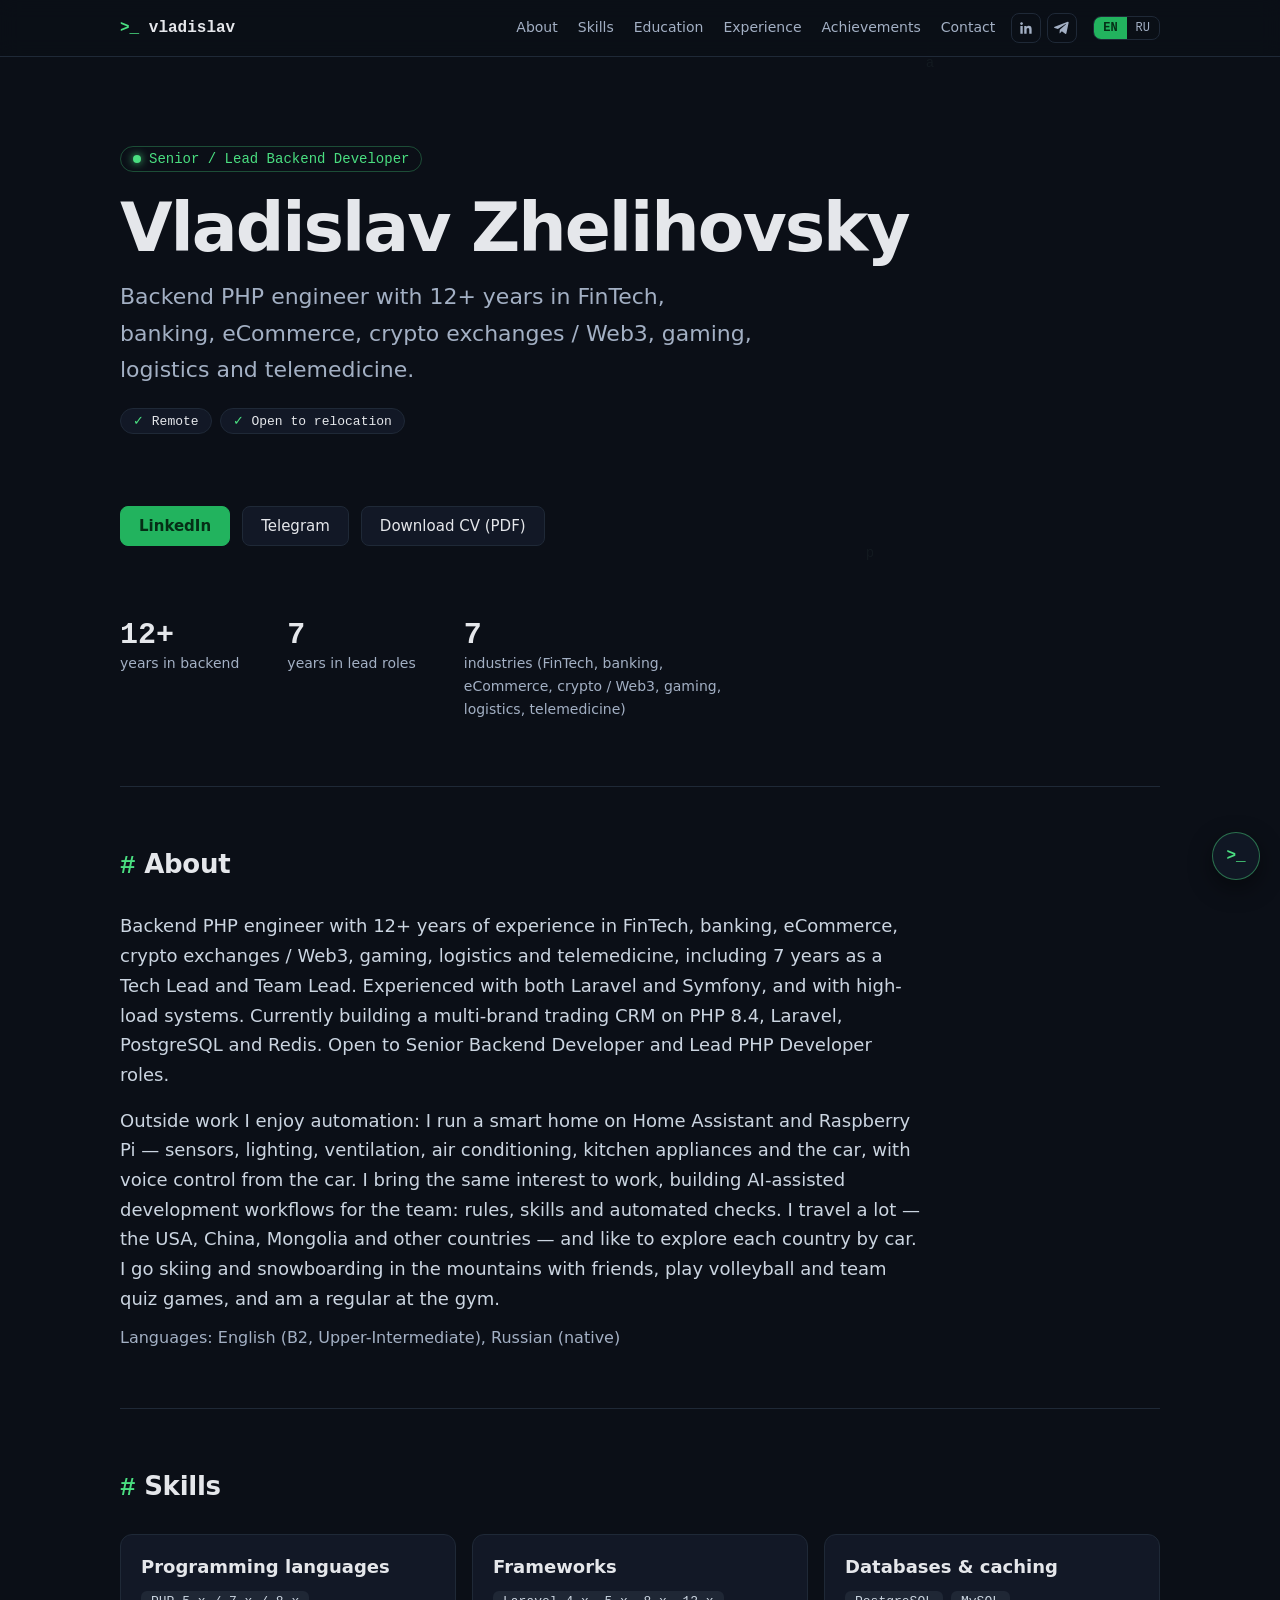
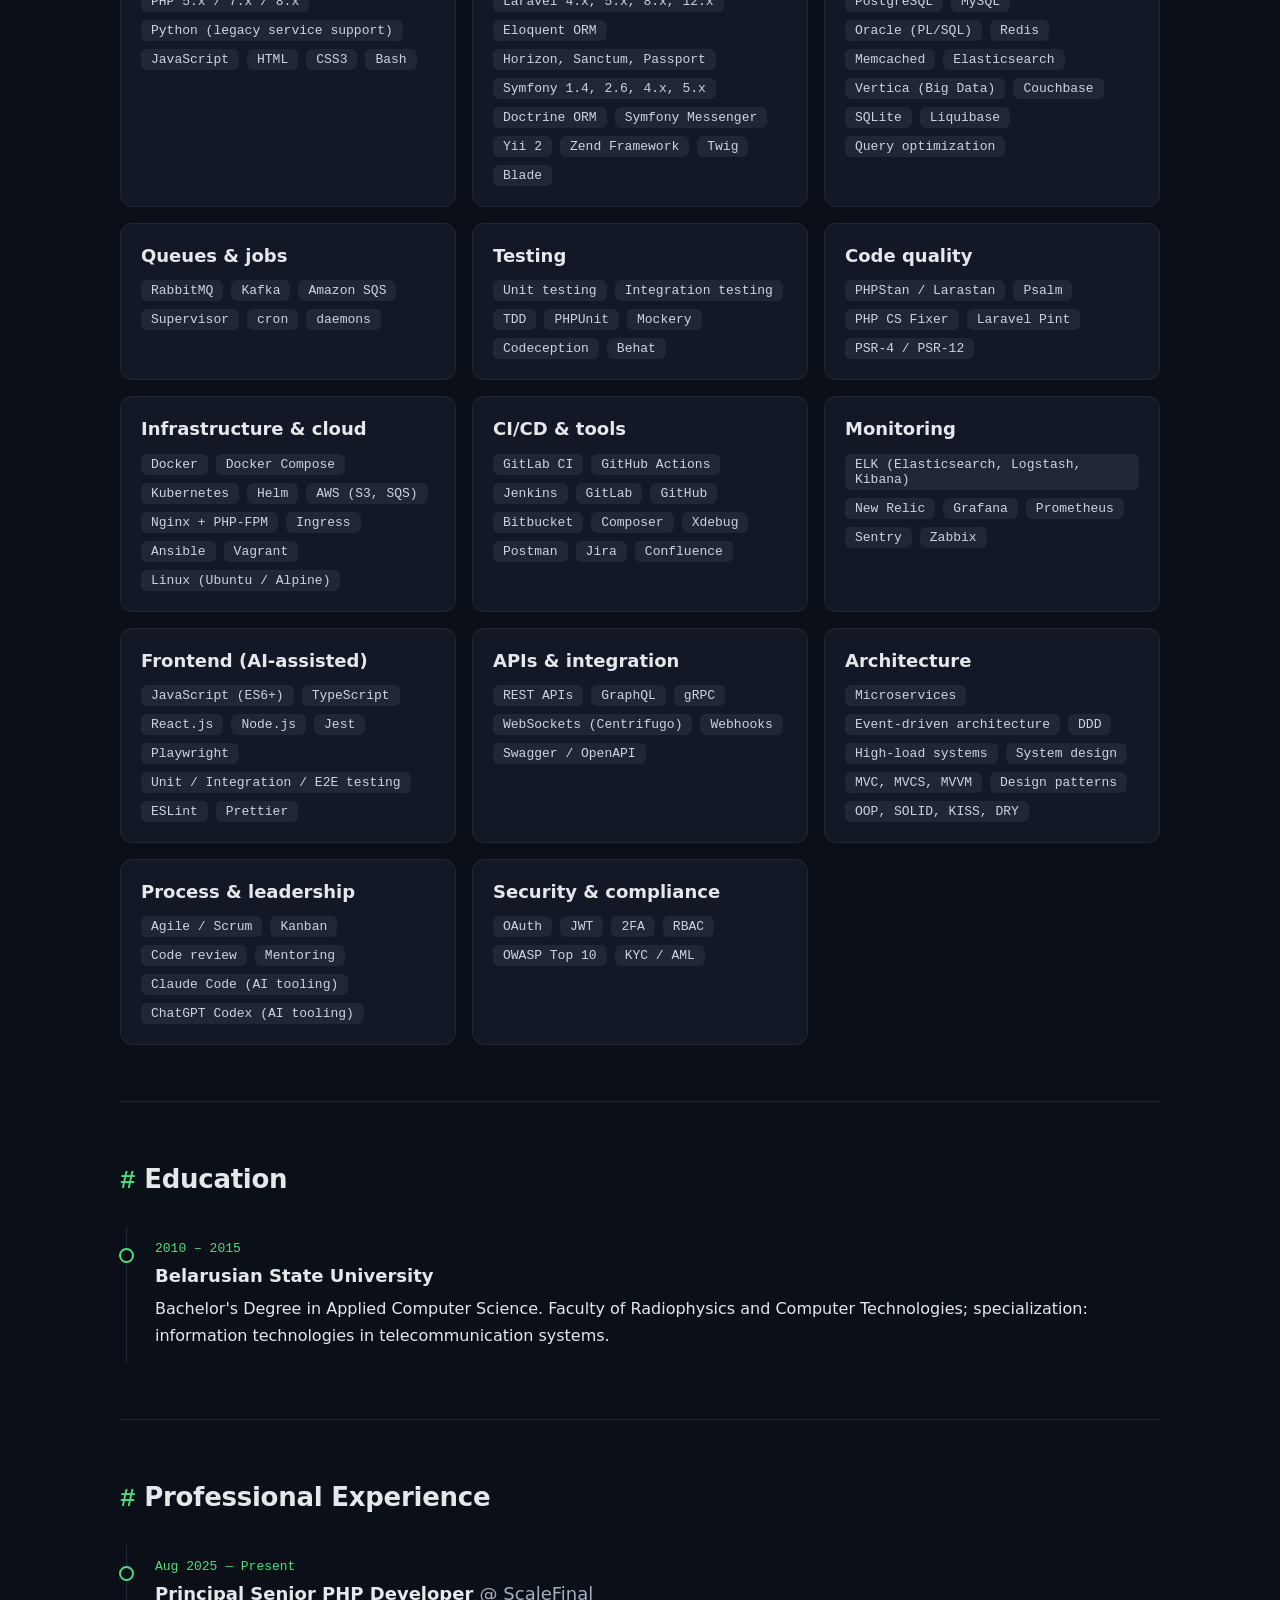
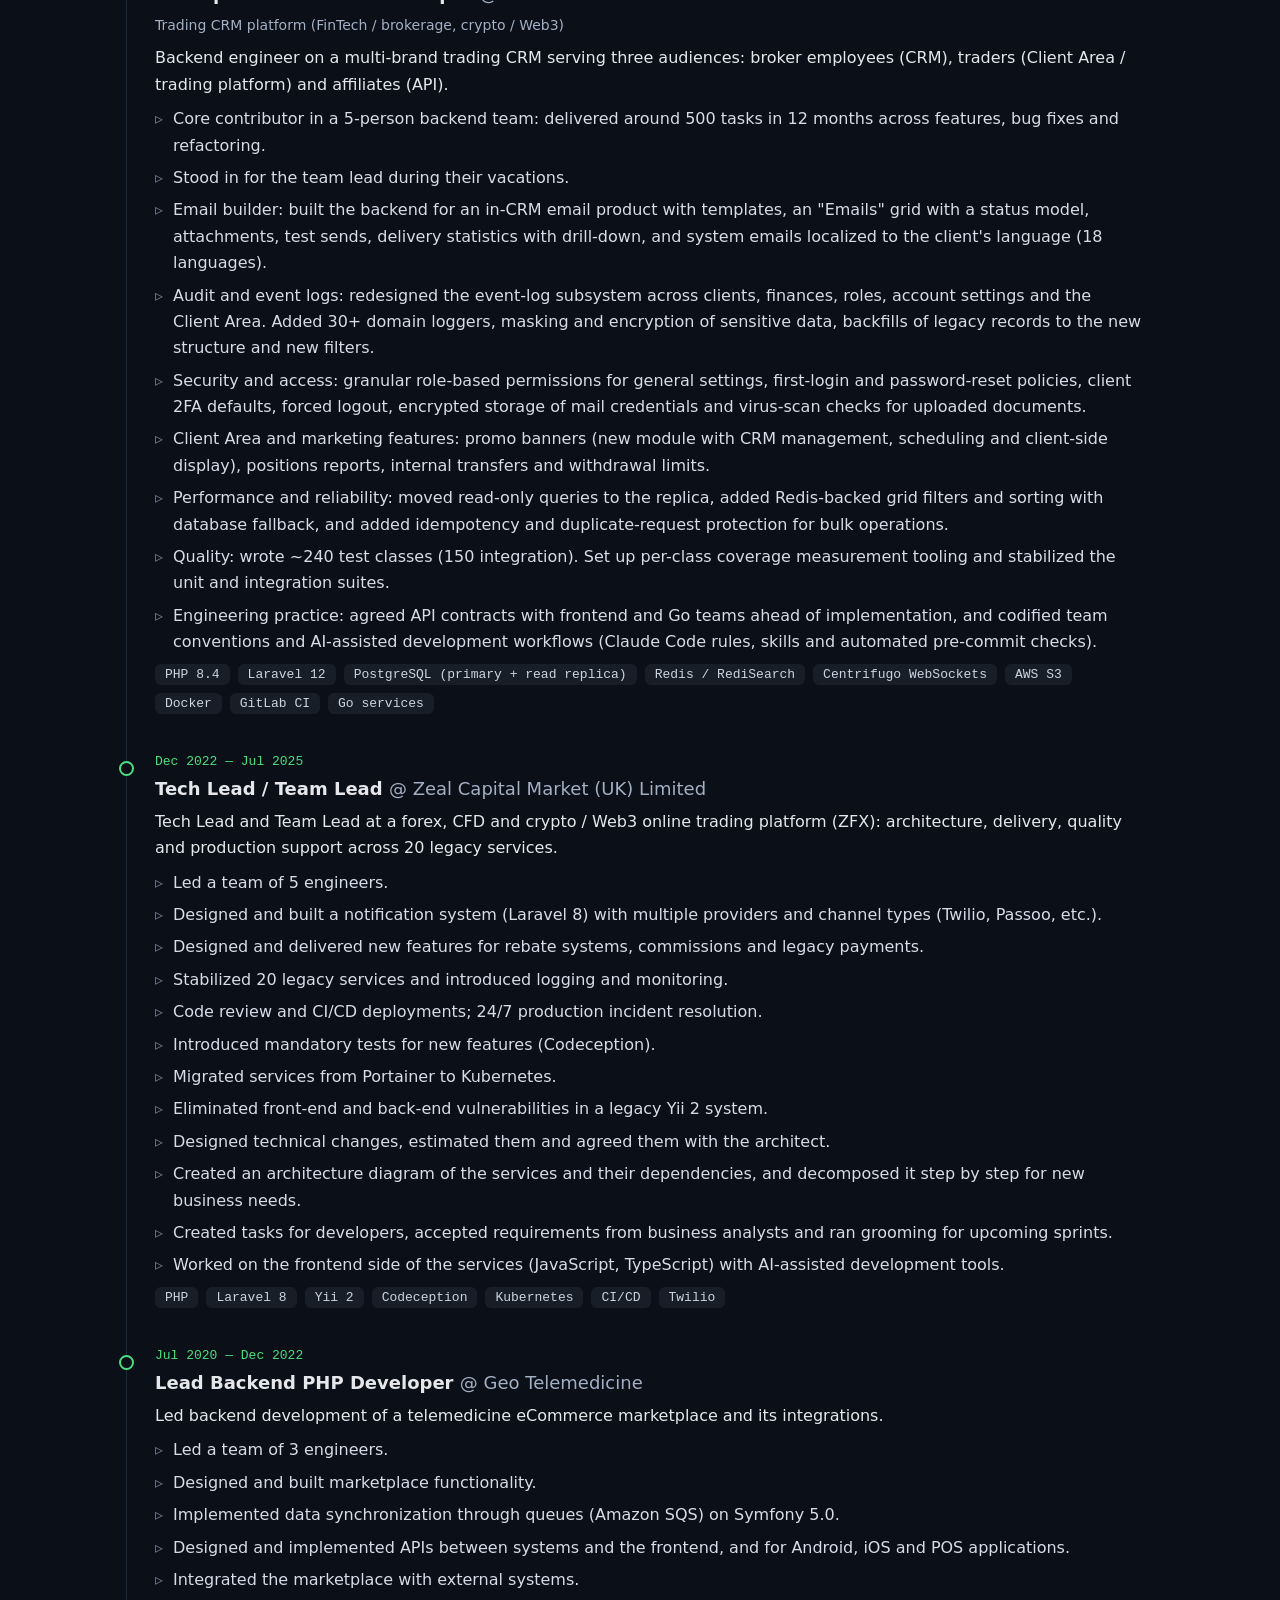
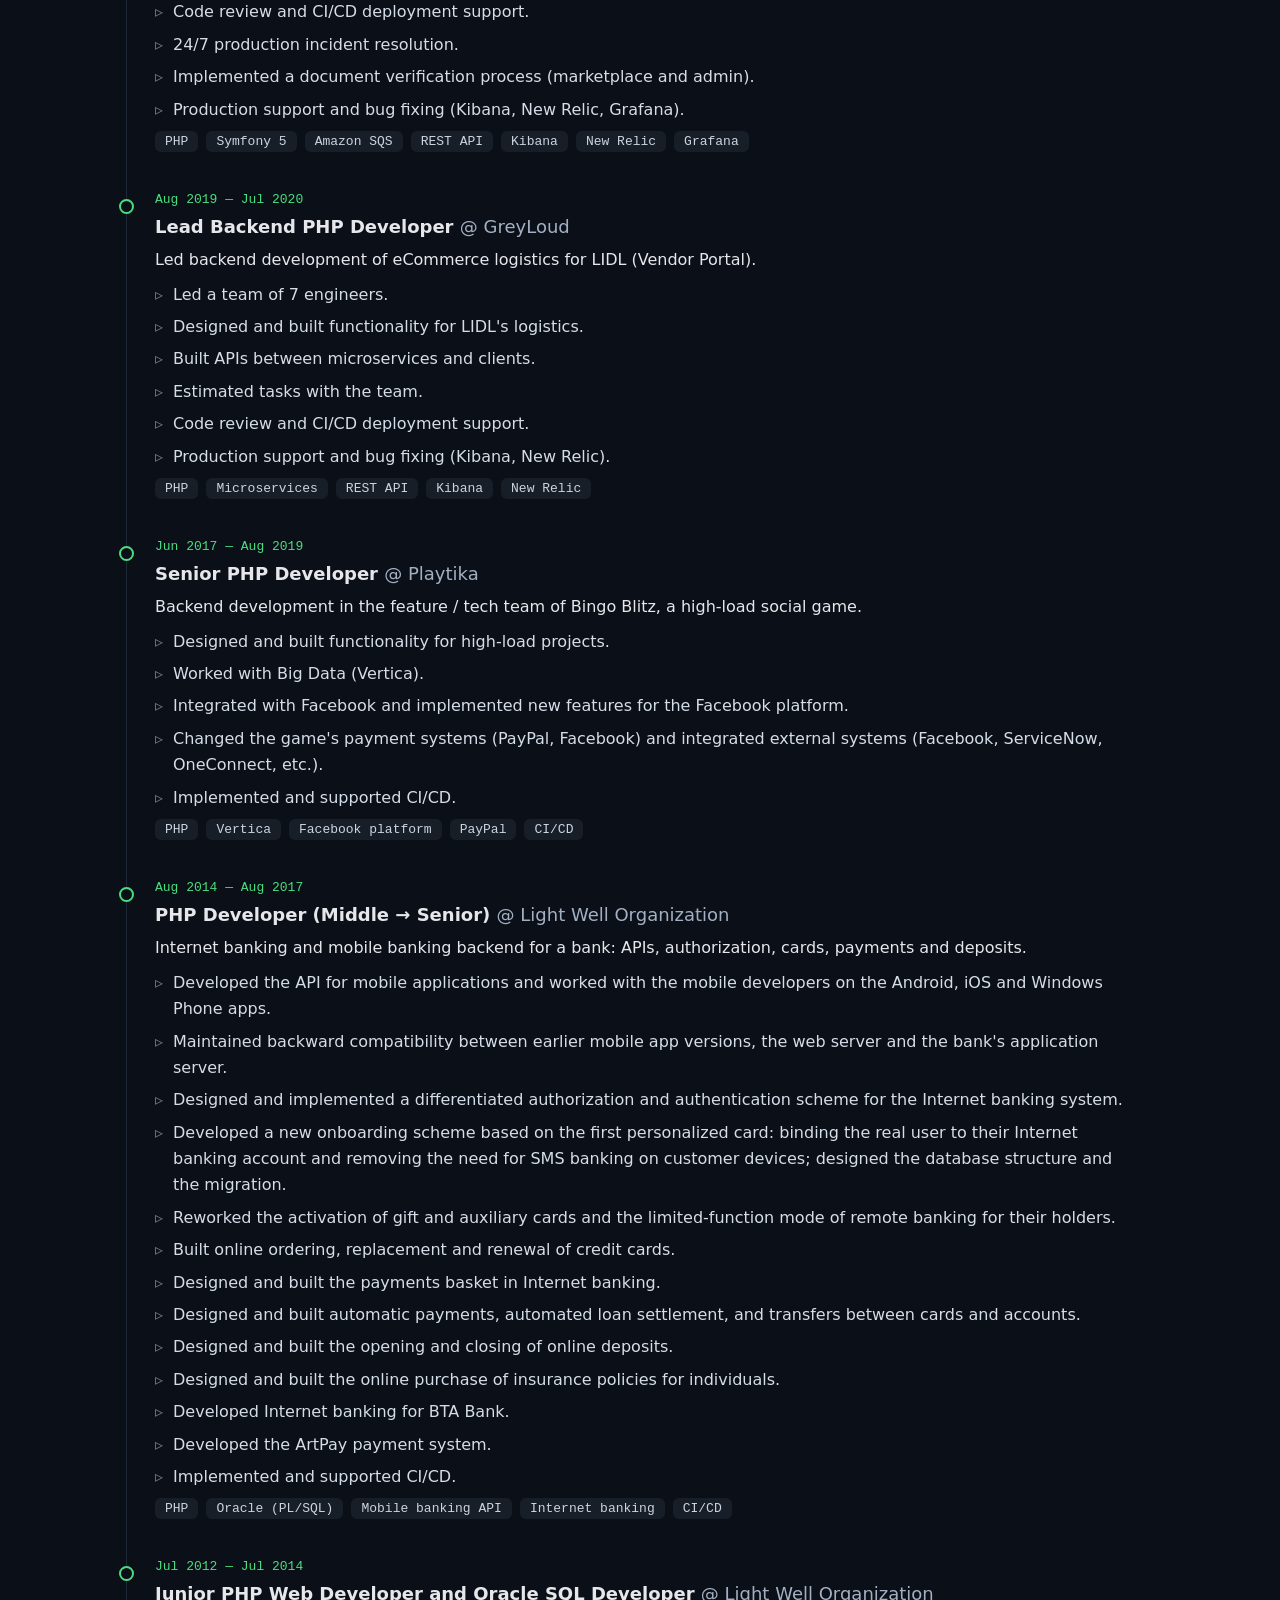
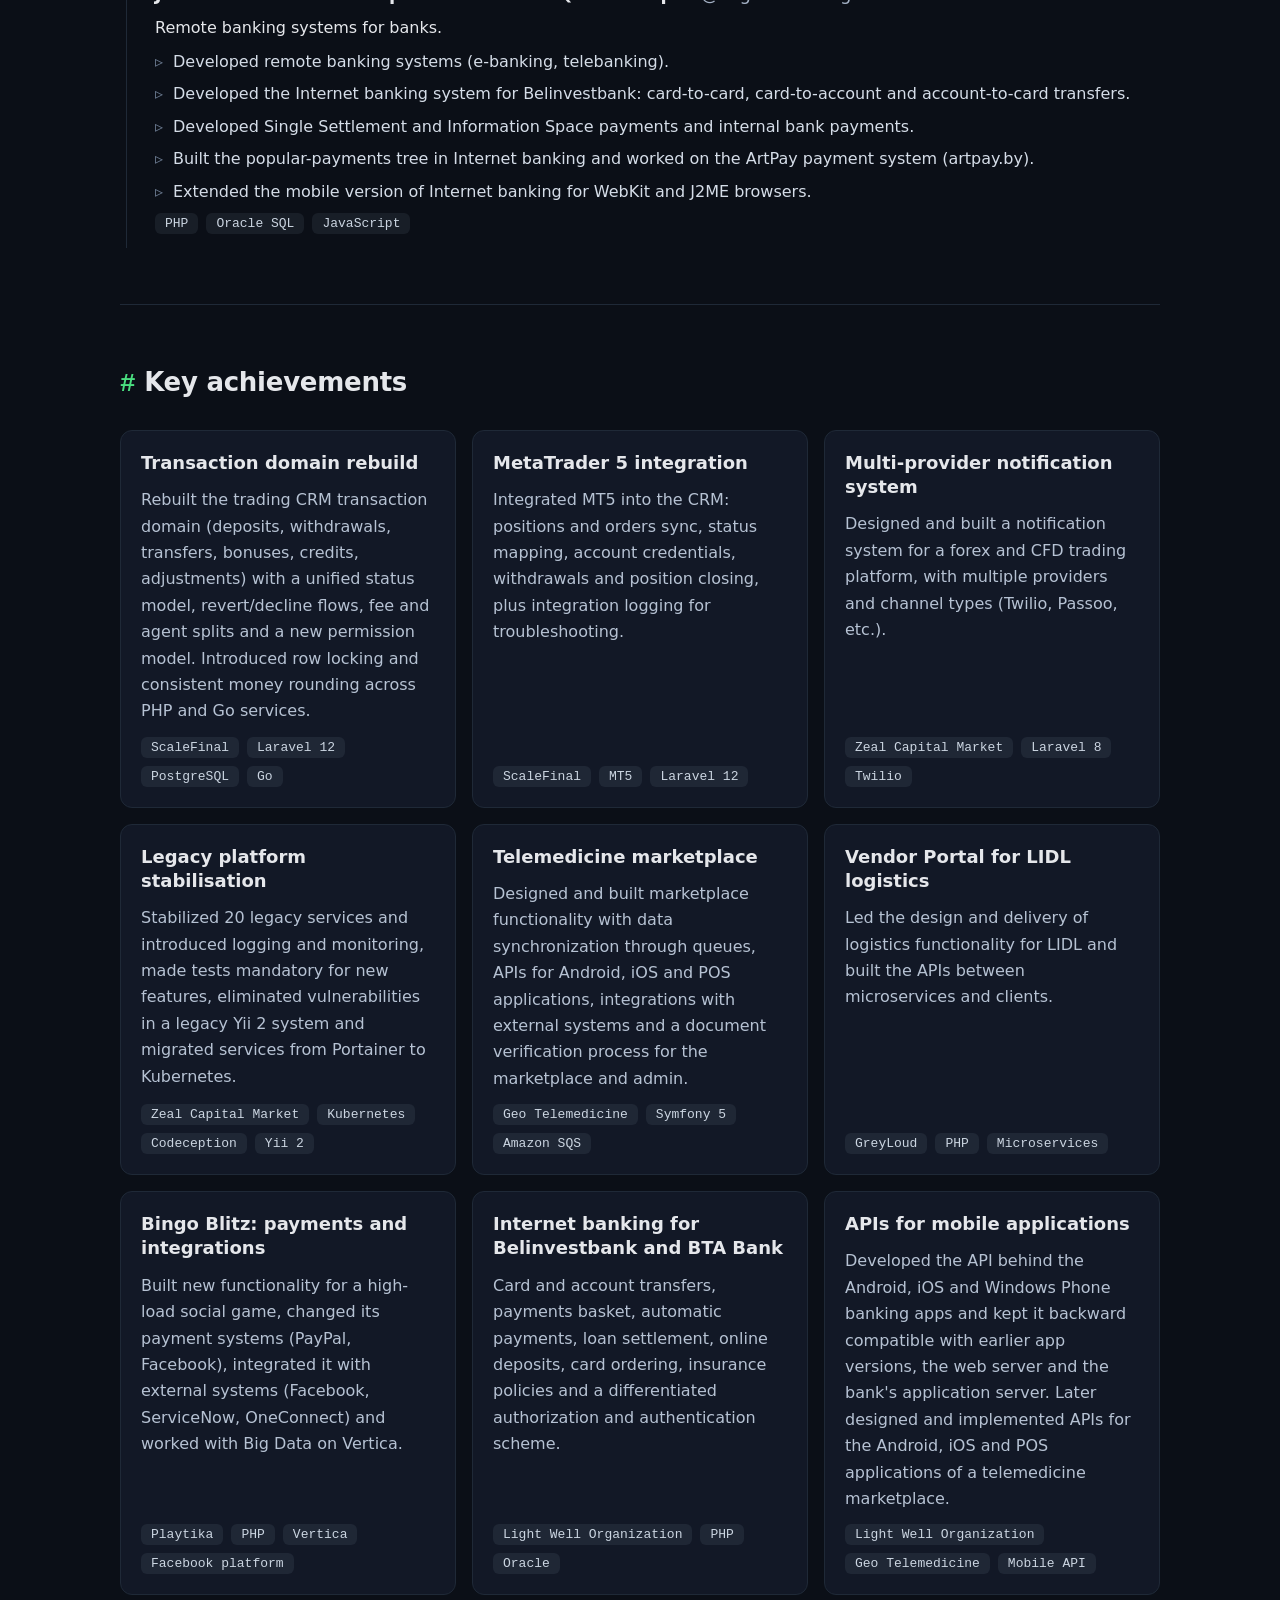
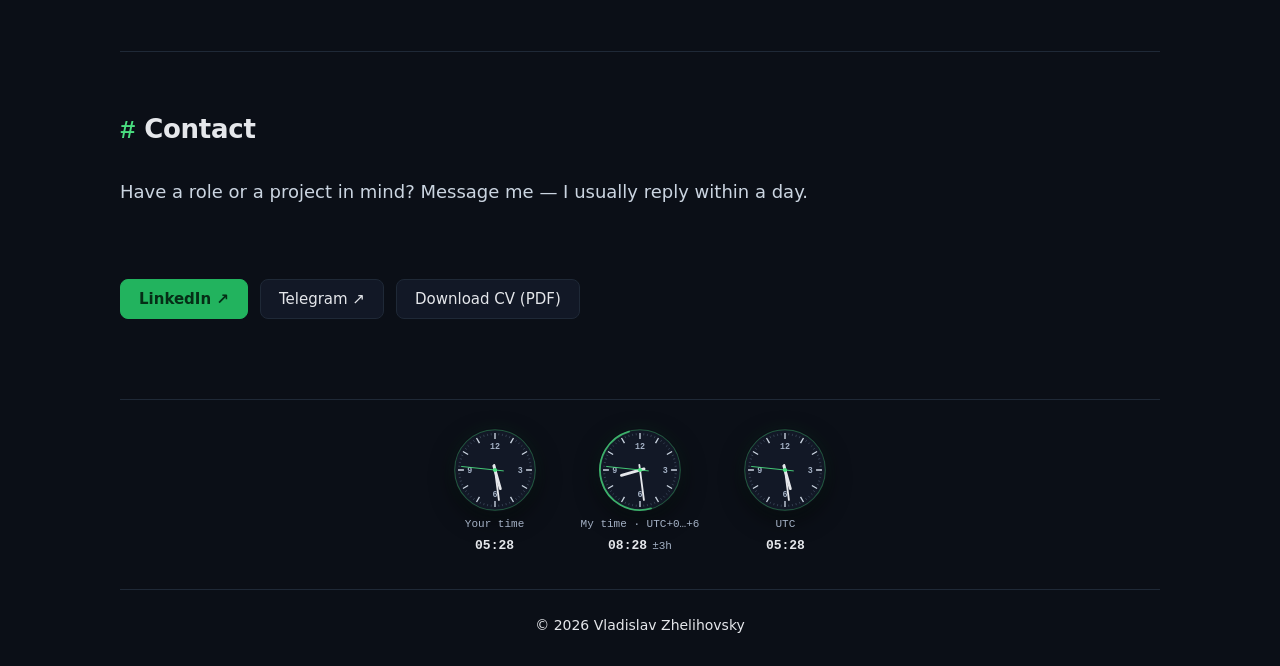
==== commit f79648d4: "Update site" ====
--- a/index.html
+++ b/index.html
@@ -1 +1 @@
-<!doctype html><html lang="en"><head><meta charset="UTF-8"><meta name="viewport" content="width=device-width,initial-scale=1"><meta name="description" content="Backend PHP engineer with 12+ years in FinTech, banking, eCommerce, crypto exchanges / Web3, gaming, logistics and telemedicine."><meta property="og:type" content="website"><meta property="og:url" content="https://vlad-zhelihovsky.github.io/"><meta property="og:title" content="Vladislav Zhelihovsky — Senior / Lead Backend Developer"><meta property="og:description" content="Backend PHP engineer with 12+ years in FinTech, banking, eCommerce, crypto exchanges / Web3, gaming, logistics and telemedicine."><meta property="og:image" content="https://vlad-zhelihovsky.github.io/og.png"><meta property="og:image:width" content="1200"><meta property="og:image:height" content="630"><meta name="twitter:card" content="summary_large_image"><link rel="canonical" href="https://vlad-zhelihovsky.github.io/"><script type="application/ld+json">{"@context":"https://schema.org","@type":"Person","name":"Vladislav Zhelihovsky","jobTitle":"Senior / Lead Backend Developer","description":"Backend PHP engineer with 12+ years of experience in FinTech, banking, eCommerce, crypto exchanges / Web3, gaming, logistics and telemedicine, including 7 years as a Tech Lead and Team Lead. Experienced with both Laravel and Symfony, and with high-load systems. Currently building a multi-brand trading CRM on PHP 8.4, Laravel, PostgreSQL and Redis. Open to Senior Backend Developer and Lead PHP Developer roles.","url":"https://vlad-zhelihovsky.github.io/","image":"https://vlad-zhelihovsky.github.io/og.png","sameAs":["https://www.linkedin.com/in/vladislav-zhelihovsky-81b3a1a6","https://t.me/powerduals"],"alumniOf":[{"@type":"CollegeOrUniversity","name":"Belarusian State University"}],"knowsLanguage":["English","Russian"],"knowsAbout":["PHP 5.x / 7.x / 8.x","Python (legacy service support)","JavaScript","HTML","CSS3","Bash","Laravel 4.x, 5.x, 8.x, 12.x","Eloquent ORM","Horizon, Sanctum, Passport","Symfony 1.4, 2.6, 4.x, 5.x","Doctrine ORM","Symfony Messenger","Yii 2","Zend Framework","Twig","Blade","PostgreSQL","MySQL","Oracle (PL/SQL)","Redis","Memcached","Elasticsearch","Vertica (Big Data)","Couchbase","SQLite","Liquibase","Query optimization","RabbitMQ","Kafka","Amazon SQS","Supervisor","cron","daemons","Unit testing","Integration testing","TDD","PHPUnit","Mockery","Codeception","Behat","PHPStan / Larastan","Psalm","PHP CS Fixer","Laravel Pint","PSR-4 / PSR-12","Docker","Docker Compose","Kubernetes","Helm","AWS (S3, SQS)","Nginx + PHP-FPM","Ingress","Ansible","Vagrant","Linux (Ubuntu / Alpine)","GitLab CI","GitHub Actions","Jenkins","GitLab","GitHub","Bitbucket","Composer","Xdebug","Postman","Jira","Confluence","ELK (Elasticsearch, Logstash, Kibana)","New Relic","Grafana","Prometheus","Sentry","Zabbix","JavaScript (ES6+)","TypeScript","React.js","Node.js","Jest","Playwright","Unit / Integration / E2E testing","ESLint","Prettier","REST APIs","GraphQL","gRPC","WebSockets (Centrifugo)","Webhooks","Swagger / OpenAPI","Microservices","Event-driven architecture","DDD","High-load systems","System design","MVC, MVCS, MVVM","Design patterns","OOP, SOLID, KISS, DRY","Agile / Scrum","Kanban","Code review","Mentoring","Claude Code (AI tooling)","ChatGPT Codex (AI tooling)","OAuth","JWT","2FA","RBAC","OWASP Top 10","KYC / AML"]}</script><link rel="icon" href="data:image/svg+xml,<svg xmlns='http://www.w3.org/2000/svg' viewBox='0 0 100 100'><rect width='100' height='100' rx='22' fill='%230b0f17'/><text x='50' y='68' font-size='54' text-anchor='middle' fill='%234ade80' font-family='monospace'>&gt;_</text></svg>"><title>Vladislav Zhelihovsky — Senior / Lead Backend Developer</title><script>!function(){var t=document.cookie.match(/(?:^|; )lang=(en|ru)/),a=/\/ru\/?$/.test(location.pathname);!t||"ru"!==t[1]||a?document.addEventListener("click",function(t){var a=t.target.closest&&t.target.closest("a[data-lang]");a&&(document.cookie="lang="+a.getAttribute("data-lang")+"; path=/; max-age=31536000; SameSite=Lax")}):location.replace("ru/"+location.hash)}()</script><link rel="stylesheet" crossorigin href="./assets/index-CiFDfEcQ.css"><link rel="alternate" hreflang="en" href="https://vlad-zhelihovsky.github.io/"><link rel="alternate" hreflang="ru" href="https://vlad-zhelihovsky.github.io/ru/"><link rel="alternate" hreflang="x-default" href="https://vlad-zhelihovsky.github.io/"></head><body><div id="app"><header class="topbar"><div class="container topbar-inner"><a class="logo" href="#top"><span class="prompt">&gt;_</span> vladislav</a><nav><a href="#about">About</a><a href="#skills">Skills</a><a href="#education">Education</a><a href="#experience">Experience</a><a href="#projects">Achievements</a><a href="#contact">Contact</a></nav><div class="social"><a href="https://www.linkedin.com/in/vladislav-zhelihovsky-81b3a1a6" aria-label="LinkedIn" title="LinkedIn" target="_blank" rel="noopener"><svg viewBox="0 0 24 24" aria-hidden="true"><path d="M20.447 20.452h-3.554v-5.569c0-1.328-.027-3.037-1.852-3.037-1.853 0-2.136 1.445-2.136 2.939v5.667H9.351V9h3.414v1.561h.046c.477-.9 1.637-1.85 3.37-1.85 3.601 0 4.267 2.37 4.267 5.455v6.286zM5.337 7.433c-1.144 0-2.063-.926-2.063-2.065 0-1.138.92-2.063 2.063-2.063 1.14 0 2.064.925 2.064 2.063 0 1.139-.925 2.065-2.064 2.065zm1.782 13.019H3.555V9h3.564v11.452z"></path></svg></a><a href="https://t.me/powerduals" aria-label="Telegram" title="Telegram" target="_blank" rel="noopener"><svg viewBox="0 0 24 24" aria-hidden="true"><path d="M21.94 4.3 18.6 19.9c-.25 1.1-.9 1.37-1.82.85l-5.03-3.7-2.43 2.33c-.27.27-.5.5-1.01.5l.36-5.12 9.32-8.42c.4-.36-.09-.56-.63-.2L5.85 13.4.9 11.85c-1.08-.34-1.1-1.08.22-1.6L20.5 2.8c.9-.33 1.68.2 1.44 1.5Z"></path></svg></a></div><div class="lang" role="group" aria-label="Language"><a href="./" data-lang="en" hreflang="en" class="active" aria-current="true">EN</a><a href="./ru/" data-lang="ru" hreflang="ru" class="">RU</a></div></div></header><main id="top" class="container"><section class="hero"><p class="eyebrow"><span class="dot"></span> Senior / Lead Backend Developer</p><h1>Vladislav Zhelihovsky</h1><p class="tagline">Backend PHP engineer with 12+ years in FinTech, banking, eCommerce, crypto exchanges / Web3, gaming, logistics and telemedicine.</p><ul class="open-to" aria-label="Looking for"><li>Remote</li><li>Open to relocation</li></ul><div class="hero-actions"><a class="primary btn" href="https://www.linkedin.com/in/vladislav-zhelihovsky-81b3a1a6" target="_blank" rel="noopener">LinkedIn</a><a class="btn" href="https://t.me/powerduals" target="_blank" rel="noopener">Telegram</a><a class="btn" href="./Vladislav_Zhelihovsky_CV.pdf" download>Download CV (PDF)</a></div><dl class="stats"><div><dt>12+</dt><dd>years in backend</dd></div><div><dt>7</dt><dd>years in lead roles</dd></div><div><dt>7</dt><dd>industries (FinTech, banking, eCommerce, crypto / Web3, gaming, logistics, telemedicine)</dd></div></dl></section><section id="about"><h2><span class="hash">#</span> About</h2><p class="lead">Backend PHP engineer with 12+ years of experience in FinTech, banking, eCommerce, crypto exchanges / Web3, gaming, logistics and telemedicine, including 7 years as a Tech Lead and Team Lead. Experienced with both Laravel and Symfony, and with high-load systems. Currently building a multi-brand trading CRM on PHP 8.4, Laravel, PostgreSQL and Redis. Open to Senior Backend Developer and Lead PHP Developer roles.</p><p class="lead">Outside work I enjoy automation: I run a smart home on Home Assistant and Raspberry Pi — sensors, lighting, ventilation, air conditioning, kitchen appliances and the car, with voice control from the car. I bring the same interest to work, building AI-assisted development workflows for the team: rules, skills and automated checks. I travel a lot — the USA, China, Mongolia and other countries — and like to explore each country by car. I go skiing and snowboarding in the mountains with friends, play volleyball and team quiz games, and am a regular at the gym.</p><p class="muted">Languages: English (B2, Upper-Intermediate), Russian (native)</p></section><section id="skills"><h2><span class="hash">#</span> Skills</h2><div class="grid skills"><article class="card"><h3>Programming languages</h3><ul class="tags"><li>PHP 5.x / 7.x / 8.x</li><li>Python (legacy service support)</li><li>JavaScript</li><li>HTML</li><li>CSS3</li><li>Bash</li></ul></article><article class="card"><h3>Frameworks</h3><ul class="tags"><li>Laravel 4.x, 5.x, 8.x, 12.x</li><li>Eloquent ORM</li><li>Horizon, Sanctum, Passport</li><li>Symfony 1.4, 2.6, 4.x, 5.x</li><li>Doctrine ORM</li><li>Symfony Messenger</li><li>Yii 2</li><li>Zend Framework</li><li>Twig</li><li>Blade</li></ul></article><article class="card"><h3>Databases &amp; caching</h3><ul class="tags"><li>PostgreSQL</li><li>MySQL</li><li>Oracle (PL/SQL)</li><li>Redis</li><li>Memcached</li><li>Elasticsearch</li><li>Vertica (Big Data)</li><li>Couchbase</li><li>SQLite</li><li>Liquibase</li><li>Query optimization</li></ul></article><article class="card"><h3>Queues &amp; jobs</h3><ul class="tags"><li>RabbitMQ</li><li>Kafka</li><li>Amazon SQS</li><li>Supervisor</li><li>cron</li><li>daemons</li></ul></article><article class="card"><h3>Testing</h3><ul class="tags"><li>Unit testing</li><li>Integration testing</li><li>TDD</li><li>PHPUnit</li><li>Mockery</li><li>Codeception</li><li>Behat</li></ul></article><article class="card"><h3>Code quality</h3><ul class="tags"><li>PHPStan / Larastan</li><li>Psalm</li><li>PHP CS Fixer</li><li>Laravel Pint</li><li>PSR-4 / PSR-12</li></ul></article><article class="card"><h3>Infrastructure &amp; cloud</h3><ul class="tags"><li>Docker</li><li>Docker Compose</li><li>Kubernetes</li><li>Helm</li><li>AWS (S3, SQS)</li><li>Nginx + PHP-FPM</li><li>Ingress</li><li>Ansible</li><li>Vagrant</li><li>Linux (Ubuntu / Alpine)</li></ul></article><article class="card"><h3>CI/CD &amp; tools</h3><ul class="tags"><li>GitLab CI</li><li>GitHub Actions</li><li>Jenkins</li><li>GitLab</li><li>GitHub</li><li>Bitbucket</li><li>Composer</li><li>Xdebug</li><li>Postman</li><li>Jira</li><li>Confluence</li></ul></article><article class="card"><h3>Monitoring</h3><ul class="tags"><li>ELK (Elasticsearch, Logstash, Kibana)</li><li>New Relic</li><li>Grafana</li><li>Prometheus</li><li>Sentry</li><li>Zabbix</li></ul></article><article class="card"><h3>Frontend (AI-assisted)</h3><ul class="tags"><li>JavaScript (ES6+)</li><li>TypeScript</li><li>React.js</li><li>Node.js</li><li>Jest</li><li>Playwright</li><li>Unit / Integration / E2E testing</li><li>ESLint</li><li>Prettier</li></ul></article><article class="card"><h3>APIs &amp; integration</h3><ul class="tags"><li>REST APIs</li><li>GraphQL</li><li>gRPC</li><li>WebSockets (Centrifugo)</li><li>Webhooks</li><li>Swagger / OpenAPI</li></ul></article><article class="card"><h3>Architecture</h3><ul class="tags"><li>Microservices</li><li>Event-driven architecture</li><li>DDD</li><li>High-load systems</li><li>System design</li><li>MVC, MVCS, MVVM</li><li>Design patterns</li><li>OOP, SOLID, KISS, DRY</li></ul></article><article class="card"><h3>Process &amp; leadership</h3><ul class="tags"><li>Agile / Scrum</li><li>Kanban</li><li>Code review</li><li>Mentoring</li><li>Claude Code (AI tooling)</li><li>ChatGPT Codex (AI tooling)</li></ul></article><article class="card"><h3>Security &amp; compliance</h3><ul class="tags"><li>OAuth</li><li>JWT</li><li>2FA</li><li>RBAC</li><li>OWASP Top 10</li><li>KYC / AML</li></ul></article></div></section><section id="education"><h2><span class="hash">#</span> Education</h2><ol class="timeline"><li><p class="period">2010 – 2015</p><h3>Belarusian State University</h3><p>Bachelor&#39;s Degree in Applied Computer Science. Faculty of Radiophysics and Computer Technologies; specialization: information technologies in telecommunication systems.</p></li></ol></section><section id="experience"><h2><span class="hash">#</span> Professional Experience</h2><ol class="timeline"><li><p class="period">Aug 2025 — Present</p><h3>Principal Senior PHP Developer <span class="at">@ ScaleFinal</span></h3><p class="muted small">Trading CRM platform (FinTech / brokerage, crypto / Web3)</p><p>Backend engineer on a multi-brand trading CRM serving three audiences: broker employees (CRM), traders (Client Area / trading platform) and affiliates (API).</p><ul class="highlights"><li>Core contributor in a 5-person backend team: delivered around 500 tasks in 12 months across features, bug fixes and refactoring.</li><li>Stood in for the team lead during their vacations.</li><li>Email builder: built the backend for an in-CRM email product with templates, an &quot;Emails&quot; grid with a status model, attachments, test sends, delivery statistics with drill-down, and system emails localized to the client&#39;s language (18 languages).</li><li>Audit and event logs: redesigned the event-log subsystem across clients, finances, roles, account settings and the Client Area. Added 30+ domain loggers, masking and encryption of sensitive data, backfills of legacy records to the new structure and new filters.</li><li>Security and access: granular role-based permissions for general settings, first-login and password-reset policies, client 2FA defaults, forced logout, encrypted storage of mail credentials and virus-scan checks for uploaded documents.</li><li>Client Area and marketing features: promo banners (new module with CRM management, scheduling and client-side display), positions reports, internal transfers and withdrawal limits.</li><li>Performance and reliability: moved read-only queries to the replica, added Redis-backed grid filters and sorting with database fallback, and added idempotency and duplicate-request protection for bulk operations.</li><li>Quality: wrote ~240 test classes (150 integration). Set up per-class coverage measurement tooling and stabilized the unit and integration suites.</li><li>Engineering practice: agreed API contracts with frontend and Go teams ahead of implementation, and codified team conventions and AI-assisted development workflows (Claude Code rules, skills and automated pre-commit checks).</li></ul><ul class="tags"><li>PHP 8.4</li><li>Laravel 12</li><li>PostgreSQL (primary + read replica)</li><li>Redis / RediSearch</li><li>Centrifugo WebSockets</li><li>AWS S3</li><li>Docker</li><li>GitLab CI</li><li>Go services</li></ul></li><li><p class="period">Dec 2022 — Jul 2025</p><h3>Tech Lead / Team Lead <span class="at">@ Zeal Capital Market (UK) Limited</span></h3><p>Tech Lead and Team Lead at a forex, CFD and crypto / Web3 online trading platform (ZFX): architecture, delivery, quality and production support across 20 legacy services.</p><ul class="highlights"><li>Designed and built a notification system (Laravel 8) with multiple providers and channel types (Twilio, Passoo, etc.).</li><li>Designed and delivered new features for rebate systems, commissions and legacy payments.</li><li>Stabilized 20 legacy services and introduced logging and monitoring.</li><li>Code review and CI/CD deployments; 24/7 production incident resolution.</li><li>Introduced mandatory tests for new features (Codeception).</li><li>Migrated services from Portainer to Kubernetes.</li><li>Eliminated front-end and back-end vulnerabilities in a legacy Yii 2 system.</li><li>Designed technical changes, estimated them and agreed them with the architect.</li><li>Created an architecture diagram of the services and their dependencies, and decomposed it step by step for new business needs.</li><li>Created tasks for developers, accepted requirements from business analysts and ran grooming for upcoming sprints.</li><li>Worked on the frontend side of the services (JavaScript, TypeScript) with AI-assisted development tools.</li></ul><ul class="tags"><li>PHP</li><li>Laravel 8</li><li>Yii 2</li><li>Codeception</li><li>Kubernetes</li><li>CI/CD</li><li>Twilio</li></ul></li><li><p class="period">Jul 2020 — Dec 2022</p><h3>Lead Backend PHP Developer <span class="at">@ Geo Telemedicine</span></h3><p>Led backend development of a telemedicine eCommerce marketplace and its integrations.</p><ul class="highlights"><li>Designed and built marketplace functionality.</li><li>Implemented data synchronization through queues (Amazon SQS) on Symfony 5.0.</li><li>Designed and implemented APIs between systems and the frontend, and for Android, iOS and POS applications.</li><li>Integrated the marketplace with external systems.</li><li>Code review and CI/CD deployment support.</li><li>24/7 production incident resolution.</li><li>Implemented a document verification process (marketplace and admin).</li><li>Production support and bug fixing (Kibana, New Relic, Grafana).</li></ul><ul class="tags"><li>PHP</li><li>Symfony 5</li><li>Amazon SQS</li><li>REST API</li><li>Kibana</li><li>New Relic</li><li>Grafana</li></ul></li><li><p class="period">Aug 2019 — Jul 2020</p><h3>Lead Backend PHP Developer <span class="at">@ GreyLoud</span></h3><p>Led backend development of eCommerce logistics for LIDL (Vendor Portal).</p><ul class="highlights"><li>Designed and built functionality for LIDL&#39;s logistics.</li><li>Built APIs between microservices and clients.</li><li>Estimated tasks with the team.</li><li>Code review and CI/CD deployment support.</li><li>Production support and bug fixing (Kibana, New Relic).</li></ul><ul class="tags"><li>PHP</li><li>Microservices</li><li>REST API</li><li>Kibana</li><li>New Relic</li></ul></li><li><p class="period">Jun 2017 — Aug 2019</p><h3>Senior PHP Developer <span class="at">@ Playtika</span></h3><p>Backend development in the feature / tech team of Bingo Blitz, a high-load social game.</p><ul class="highlights"><li>Designed and built functionality for high-load projects.</li><li>Worked with Big Data (Vertica).</li><li>Integrated with Facebook and implemented new features for the Facebook platform.</li><li>Changed the game&#39;s payment systems (PayPal, Facebook) and integrated external systems (Facebook, ServiceNow, OneConnect, etc.).</li><li>Implemented and supported CI/CD.</li></ul><ul class="tags"><li>PHP</li><li>Vertica</li><li>Facebook platform</li><li>PayPal</li><li>CI/CD</li></ul></li><li><p class="period">Aug 2014 — Aug 2017</p><h3>PHP Developer (Middle → Senior) <span class="at">@ Light Well Organization</span></h3><p>Internet banking and mobile banking backend for a bank: APIs, authorization, cards, payments and deposits.</p><ul class="highlights"><li>Developed the API for mobile applications and worked with the mobile developers on the Android, iOS and Windows Phone apps.</li><li>Maintained backward compatibility between earlier mobile app versions, the web server and the bank&#39;s application server.</li><li>Designed and implemented a differentiated authorization and authentication scheme for the Internet banking system.</li><li>Developed a new onboarding scheme based on the first personalized card: binding the real user to their Internet banking account and removing the need for SMS banking on customer devices; designed the database structure and the migration.</li><li>Reworked the activation of gift and auxiliary cards and the limited-function mode of remote banking for their holders.</li><li>Built online ordering, replacement and renewal of credit cards.</li><li>Designed and built the payments basket in Internet banking.</li><li>Designed and built automatic payments, automated loan settlement, and transfers between cards and accounts.</li><li>Designed and built the opening and closing of online deposits.</li><li>Designed and built the online purchase of insurance policies for individuals.</li><li>Developed Internet banking for BTA Bank.</li><li>Developed the ArtPay payment system.</li><li>Implemented and supported CI/CD.</li></ul><ul class="tags"><li>PHP</li><li>Oracle (PL/SQL)</li><li>Mobile banking API</li><li>Internet banking</li><li>CI/CD</li></ul></li><li><p class="period">Jul 2012 — Jul 2014</p><h3>Junior PHP Web Developer and Oracle SQL Developer <span class="at">@ Light Well Organization</span></h3><p>Remote banking systems for banks.</p><ul class="highlights"><li>Developed remote banking systems (e-banking, telebanking).</li><li>Developed the Internet banking system for Belinvestbank: card-to-card, card-to-account and account-to-card transfers.</li><li>Developed Single Settlement and Information Space payments and internal bank payments.</li><li>Built the popular-payments tree in Internet banking and worked on the ArtPay payment system (artpay.by).</li><li>Extended the mobile version of Internet banking for WebKit and J2ME browsers.</li></ul><ul class="tags"><li>PHP</li><li>Oracle SQL</li><li>JavaScript</li></ul></li></ol></section><section id="projects"><h2><span class="hash">#</span> Key achievements</h2><div class="grid"><article class="card"><h3>Transaction domain rebuild</h3><p>Rebuilt the trading CRM transaction domain (deposits, withdrawals, transfers, bonuses, credits, adjustments) with a unified status model, revert/decline flows, fee and agent splits and a new permission model. Introduced row locking and consistent money rounding across PHP and Go services.</p><ul class="tags"><li>ScaleFinal</li><li>Laravel 12</li><li>PostgreSQL</li><li>Go</li></ul></article><article class="card"><h3>MetaTrader 5 integration</h3><p>Integrated MT5 into the CRM: positions and orders sync, status mapping, account credentials, withdrawals and position closing, plus integration logging for troubleshooting.</p><ul class="tags"><li>ScaleFinal</li><li>MT5</li><li>Laravel 12</li></ul></article><article class="card"><h3>Multi-provider notification system</h3><p>Designed and built a notification system for a forex and CFD trading platform, with multiple providers and channel types (Twilio, Passoo, etc.).</p><ul class="tags"><li>Zeal Capital Market</li><li>Laravel 8</li><li>Twilio</li></ul></article><article class="card"><h3>Legacy platform stabilisation</h3><p>Stabilized 20 legacy services and introduced logging and monitoring, made tests mandatory for new features, eliminated vulnerabilities in a legacy Yii 2 system and migrated services from Portainer to Kubernetes.</p><ul class="tags"><li>Zeal Capital Market</li><li>Kubernetes</li><li>Codeception</li><li>Yii 2</li></ul></article><article class="card"><h3>Telemedicine marketplace</h3><p>Designed and built marketplace functionality with data synchronization through queues, APIs for Android, iOS and POS applications, integrations with external systems and a document verification process for the marketplace and admin.</p><ul class="tags"><li>Geo Telemedicine</li><li>Symfony 5</li><li>Amazon SQS</li></ul></article><article class="card"><h3>Vendor Portal for LIDL logistics</h3><p>Led the design and delivery of logistics functionality for LIDL and built the APIs between microservices and clients.</p><ul class="tags"><li>GreyLoud</li><li>PHP</li><li>Microservices</li></ul></article><article class="card"><h3>Bingo Blitz: payments and integrations</h3><p>Built new functionality for a high-load social game, changed its payment systems (PayPal, Facebook), integrated it with external systems (Facebook, ServiceNow, OneConnect) and worked with Big Data on Vertica.</p><ul class="tags"><li>Playtika</li><li>PHP</li><li>Vertica</li><li>Facebook platform</li></ul></article><article class="card"><h3>Internet banking for Belinvestbank and BTA Bank</h3><p>Card and account transfers, payments basket, automatic payments, loan settlement, online deposits, card ordering, insurance policies and a differentiated authorization and authentication scheme.</p><ul class="tags"><li>Light Well Organization</li><li>PHP</li><li>Oracle</li></ul></article><article class="card"><h3>APIs for mobile applications</h3><p>Developed the API behind the Android, iOS and Windows Phone banking apps and kept it backward compatible with earlier app versions, the web server and the bank&#39;s application server. Later designed and implemented APIs for the Android, iOS and POS applications of a telemedicine marketplace.</p><ul class="tags"><li>Light Well Organization</li><li>Geo Telemedicine</li><li>Mobile API</li></ul></article></div></section><section id="contact"><h2><span class="hash">#</span> Contact</h2><p class="lead">Have a role or a project in mind? Message me — I usually reply within a day.</p><div class="hero-actions"><a class="primary btn" href="https://www.linkedin.com/in/vladislav-zhelihovsky-81b3a1a6" target="_blank" rel="noopener">LinkedIn ↗ </a><a class="btn" href="https://t.me/powerduals" target="_blank" rel="noopener">Telegram ↗ </a><a class="btn" href="./Vladislav_Zhelihovsky_CV.pdf" download>Download CV (PDF)</a></div></section></main><footer class="container footer"><span>© <span data-year>2026</span> Vladislav Zhelihovsky</span></footer></div><script>document.querySelectorAll("[data-year]").forEach(function(e){e.textContent=(new Date).getFullYear()})</script><script defer="defer" src="./trail.js?v=12"></script><script defer="defer" src="./nav.js?v=3"></script><script defer="defer" src="./matrix.js?v=2"></script><script defer="defer" src="./touch.js?v=2"></script><script defer="defer" src="./clocks.js?v=3"></script><script defer="defer" src="./portal.js?v=3"></script><script defer="defer" src="./weather.js?v=3"></script><script defer="defer" src="./terminal.js?v=5"></script></body></html>+<!doctype html><html lang="en"><head><meta charset="UTF-8"><meta name="viewport" content="width=device-width,initial-scale=1"><meta name="description" content="Backend PHP engineer with 12+ years in FinTech, banking, eCommerce, crypto exchanges / Web3, gaming, logistics and telemedicine."><meta property="og:type" content="website"><meta property="og:url" content="https://vlad-zhelihovsky.github.io/"><meta property="og:title" content="Vladislav Zhelihovsky — Senior / Lead Backend Developer"><meta property="og:description" content="Backend PHP engineer with 12+ years in FinTech, banking, eCommerce, crypto exchanges / Web3, gaming, logistics and telemedicine."><meta property="og:image" content="https://vlad-zhelihovsky.github.io/og.png"><meta property="og:image:width" content="1200"><meta property="og:image:height" content="630"><meta name="twitter:card" content="summary_large_image"><link rel="canonical" href="https://vlad-zhelihovsky.github.io/"><script type="application/ld+json">{"@context":"https://schema.org","@type":"Person","name":"Vladislav Zhelihovsky","jobTitle":"Senior / Lead Backend Developer","description":"Backend PHP engineer with 12+ years of experience in FinTech, banking, eCommerce, crypto exchanges / Web3, gaming, logistics and telemedicine, including 7 years as a Tech Lead and Team Lead. Experienced with both Laravel and Symfony, and with high-load systems. Currently building a multi-brand trading CRM on PHP 8.4, Laravel, PostgreSQL and Redis. Open to Senior Backend Developer and Lead PHP Developer roles.","url":"https://vlad-zhelihovsky.github.io/","image":"https://vlad-zhelihovsky.github.io/og.png","sameAs":["https://www.linkedin.com/in/vladislav-zhelihovsky-81b3a1a6","https://t.me/powerduals"],"alumniOf":[{"@type":"CollegeOrUniversity","name":"Belarusian State University"}],"knowsLanguage":["English","Russian"],"knowsAbout":["PHP 5.x / 7.x / 8.x","Python (legacy service support)","JavaScript","HTML","CSS3","Bash","Laravel 4.x, 5.x, 8.x, 12.x","Eloquent ORM","Horizon, Sanctum, Passport","Symfony 1.4, 2.6, 4.x, 5.x","Doctrine ORM","Symfony Messenger","Yii 2","Zend Framework","Twig","Blade","PostgreSQL","MySQL","Oracle (PL/SQL)","Redis","Memcached","Elasticsearch","Vertica (Big Data)","Couchbase","SQLite","Liquibase","Query optimization","RabbitMQ","Kafka","Amazon SQS","Supervisor","cron","daemons","Unit testing","Integration testing","TDD","PHPUnit","Mockery","Codeception","Behat","PHPStan / Larastan","Psalm","PHP CS Fixer","Laravel Pint","PSR-4 / PSR-12","Docker","Docker Compose","Kubernetes","Helm","AWS (S3, SQS)","Nginx + PHP-FPM","Ingress","Ansible","Vagrant","Linux (Ubuntu / Alpine)","GitLab CI","GitHub Actions","Jenkins","GitLab","GitHub","Bitbucket","Composer","Xdebug","Postman","Jira","Confluence","ELK (Elasticsearch, Logstash, Kibana)","New Relic","Grafana","Prometheus","Sentry","Zabbix","JavaScript (ES6+)","TypeScript","React.js","Node.js","Jest","Playwright","Unit / Integration / E2E testing","ESLint","Prettier","REST APIs","GraphQL","gRPC","WebSockets (Centrifugo)","Webhooks","Swagger / OpenAPI","Microservices","Event-driven architecture","DDD","High-load systems","System design","MVC, MVCS, MVVM","Design patterns","OOP, SOLID, KISS, DRY","Agile / Scrum","Kanban","Code review","Mentoring","Claude Code (AI tooling)","ChatGPT Codex (AI tooling)","OAuth","JWT","2FA","RBAC","OWASP Top 10","KYC / AML"]}</script><link rel="icon" href="data:image/svg+xml,<svg xmlns='http://www.w3.org/2000/svg' viewBox='0 0 100 100'><rect width='100' height='100' rx='22' fill='%230b0f17'/><text x='50' y='68' font-size='54' text-anchor='middle' fill='%234ade80' font-family='monospace'>&gt;_</text></svg>"><title>Vladislav Zhelihovsky — Senior / Lead Backend Developer</title><script>!function(){var t=document.cookie.match(/(?:^|; )lang=(en|ru)/),a=/\/ru\/?$/.test(location.pathname);!t||"ru"!==t[1]||a?document.addEventListener("click",function(t){var a=t.target.closest&&t.target.closest("a[data-lang]");a&&(document.cookie="lang="+a.getAttribute("data-lang")+"; path=/; max-age=31536000; SameSite=Lax")}):location.replace("ru/"+location.hash)}()</script><link rel="stylesheet" crossorigin href="./assets/index-CiFDfEcQ.css"><link rel="alternate" hreflang="en" href="https://vlad-zhelihovsky.github.io/"><link rel="alternate" hreflang="ru" href="https://vlad-zhelihovsky.github.io/ru/"><link rel="alternate" hreflang="x-default" href="https://vlad-zhelihovsky.github.io/"></head><body><div id="app"><header class="topbar"><div class="container topbar-inner"><a class="logo" href="#top"><span class="prompt">&gt;_</span> vladislav</a><nav><a href="#about">About</a><a href="#skills">Skills</a><a href="#education">Education</a><a href="#experience">Experience</a><a href="#projects">Achievements</a><a href="#contact">Contact</a></nav><div class="social"><a href="https://www.linkedin.com/in/vladislav-zhelihovsky-81b3a1a6" aria-label="LinkedIn" title="LinkedIn" target="_blank" rel="noopener"><svg viewBox="0 0 24 24" aria-hidden="true"><path d="M20.447 20.452h-3.554v-5.569c0-1.328-.027-3.037-1.852-3.037-1.853 0-2.136 1.445-2.136 2.939v5.667H9.351V9h3.414v1.561h.046c.477-.9 1.637-1.85 3.37-1.85 3.601 0 4.267 2.37 4.267 5.455v6.286zM5.337 7.433c-1.144 0-2.063-.926-2.063-2.065 0-1.138.92-2.063 2.063-2.063 1.14 0 2.064.925 2.064 2.063 0 1.139-.925 2.065-2.064 2.065zm1.782 13.019H3.555V9h3.564v11.452z"></path></svg></a><a href="https://t.me/powerduals" aria-label="Telegram" title="Telegram" target="_blank" rel="noopener"><svg viewBox="0 0 24 24" aria-hidden="true"><path d="M21.94 4.3 18.6 19.9c-.25 1.1-.9 1.37-1.82.85l-5.03-3.7-2.43 2.33c-.27.27-.5.5-1.01.5l.36-5.12 9.32-8.42c.4-.36-.09-.56-.63-.2L5.85 13.4.9 11.85c-1.08-.34-1.1-1.08.22-1.6L20.5 2.8c.9-.33 1.68.2 1.44 1.5Z"></path></svg></a></div><div class="lang" role="group" aria-label="Language"><a href="./" data-lang="en" hreflang="en" class="active" aria-current="true">EN</a><a href="./ru/" data-lang="ru" hreflang="ru" class="">RU</a></div></div></header><main id="top" class="container"><section class="hero"><p class="eyebrow"><span class="dot"></span> Senior / Lead Backend Developer</p><h1>Vladislav Zhelihovsky</h1><p class="tagline">Backend PHP engineer with 12+ years in FinTech, banking, eCommerce, crypto exchanges / Web3, gaming, logistics and telemedicine.</p><ul class="open-to" aria-label="Looking for"><li>Remote</li><li>Open to relocation</li></ul><div class="hero-actions"><a class="primary btn" href="https://www.linkedin.com/in/vladislav-zhelihovsky-81b3a1a6" target="_blank" rel="noopener">LinkedIn</a><a class="btn" href="https://t.me/powerduals" target="_blank" rel="noopener">Telegram</a><a class="btn" href="./Vladislav_Zhelihovsky_CV.pdf" download>Download CV (PDF)</a></div><dl class="stats"><div><dt>12+</dt><dd>years in backend</dd></div><div><dt>7</dt><dd>years in lead roles</dd></div><div><dt>7</dt><dd>industries (FinTech, banking, eCommerce, crypto / Web3, gaming, logistics, telemedicine)</dd></div></dl></section><section id="about"><h2><span class="hash">#</span> About</h2><p class="lead">Backend PHP engineer with 12+ years of experience in FinTech, banking, eCommerce, crypto exchanges / Web3, gaming, logistics and telemedicine, including 7 years as a Tech Lead and Team Lead. Experienced with both Laravel and Symfony, and with high-load systems. Currently building a multi-brand trading CRM on PHP 8.4, Laravel, PostgreSQL and Redis. Open to Senior Backend Developer and Lead PHP Developer roles.</p><p class="lead">Outside work I enjoy automation: I run a smart home on Home Assistant and Raspberry Pi — sensors, lighting, ventilation, air conditioning, kitchen appliances and the car, with voice control from the car. I bring the same interest to work, building AI-assisted development workflows for the team: rules, skills and automated checks. I travel a lot — the USA, China, Mongolia and other countries — and like to explore each country by car. I go skiing and snowboarding in the mountains with friends, play volleyball and team quiz games, and am a regular at the gym.</p><p class="muted">Languages: English (B2, Upper-Intermediate), Russian (native)</p></section><section id="skills"><h2><span class="hash">#</span> Skills</h2><div class="grid skills"><article class="card"><h3>Programming languages</h3><ul class="tags"><li>PHP 5.x / 7.x / 8.x</li><li>Python (legacy service support)</li><li>JavaScript</li><li>HTML</li><li>CSS3</li><li>Bash</li></ul></article><article class="card"><h3>Frameworks</h3><ul class="tags"><li>Laravel 4.x, 5.x, 8.x, 12.x</li><li>Eloquent ORM</li><li>Horizon, Sanctum, Passport</li><li>Symfony 1.4, 2.6, 4.x, 5.x</li><li>Doctrine ORM</li><li>Symfony Messenger</li><li>Yii 2</li><li>Zend Framework</li><li>Twig</li><li>Blade</li></ul></article><article class="card"><h3>Databases &amp; caching</h3><ul class="tags"><li>PostgreSQL</li><li>MySQL</li><li>Oracle (PL/SQL)</li><li>Redis</li><li>Memcached</li><li>Elasticsearch</li><li>Vertica (Big Data)</li><li>Couchbase</li><li>SQLite</li><li>Liquibase</li><li>Query optimization</li></ul></article><article class="card"><h3>Queues &amp; jobs</h3><ul class="tags"><li>RabbitMQ</li><li>Kafka</li><li>Amazon SQS</li><li>Supervisor</li><li>cron</li><li>daemons</li></ul></article><article class="card"><h3>Testing</h3><ul class="tags"><li>Unit testing</li><li>Integration testing</li><li>TDD</li><li>PHPUnit</li><li>Mockery</li><li>Codeception</li><li>Behat</li></ul></article><article class="card"><h3>Code quality</h3><ul class="tags"><li>PHPStan / Larastan</li><li>Psalm</li><li>PHP CS Fixer</li><li>Laravel Pint</li><li>PSR-4 / PSR-12</li></ul></article><article class="card"><h3>Infrastructure &amp; cloud</h3><ul class="tags"><li>Docker</li><li>Docker Compose</li><li>Kubernetes</li><li>Helm</li><li>AWS (S3, SQS)</li><li>Nginx + PHP-FPM</li><li>Ingress</li><li>Ansible</li><li>Vagrant</li><li>Linux (Ubuntu / Alpine)</li></ul></article><article class="card"><h3>CI/CD &amp; tools</h3><ul class="tags"><li>GitLab CI</li><li>GitHub Actions</li><li>Jenkins</li><li>GitLab</li><li>GitHub</li><li>Bitbucket</li><li>Composer</li><li>Xdebug</li><li>Postman</li><li>Jira</li><li>Confluence</li></ul></article><article class="card"><h3>Monitoring</h3><ul class="tags"><li>ELK (Elasticsearch, Logstash, Kibana)</li><li>New Relic</li><li>Grafana</li><li>Prometheus</li><li>Sentry</li><li>Zabbix</li></ul></article><article class="card"><h3>Frontend (AI-assisted)</h3><ul class="tags"><li>JavaScript (ES6+)</li><li>TypeScript</li><li>React.js</li><li>Node.js</li><li>Jest</li><li>Playwright</li><li>Unit / Integration / E2E testing</li><li>ESLint</li><li>Prettier</li></ul></article><article class="card"><h3>APIs &amp; integration</h3><ul class="tags"><li>REST APIs</li><li>GraphQL</li><li>gRPC</li><li>WebSockets (Centrifugo)</li><li>Webhooks</li><li>Swagger / OpenAPI</li></ul></article><article class="card"><h3>Architecture</h3><ul class="tags"><li>Microservices</li><li>Event-driven architecture</li><li>DDD</li><li>High-load systems</li><li>System design</li><li>MVC, MVCS, MVVM</li><li>Design patterns</li><li>OOP, SOLID, KISS, DRY</li></ul></article><article class="card"><h3>Process &amp; leadership</h3><ul class="tags"><li>Agile / Scrum</li><li>Kanban</li><li>Code review</li><li>Mentoring</li><li>Claude Code (AI tooling)</li><li>ChatGPT Codex (AI tooling)</li></ul></article><article class="card"><h3>Security &amp; compliance</h3><ul class="tags"><li>OAuth</li><li>JWT</li><li>2FA</li><li>RBAC</li><li>OWASP Top 10</li><li>KYC / AML</li></ul></article></div></section><section id="education"><h2><span class="hash">#</span> Education</h2><ol class="timeline"><li><p class="period">2010 – 2015</p><h3>Belarusian State University</h3><p>Bachelor&#39;s Degree in Applied Computer Science. Faculty of Radiophysics and Computer Technologies; specialization: information technologies in telecommunication systems.</p></li></ol></section><section id="experience"><h2><span class="hash">#</span> Professional Experience</h2><ol class="timeline"><li><p class="period">Aug 2025 — Present</p><h3>Principal Senior PHP Developer <span class="at">@ ScaleFinal</span></h3><p class="muted small">Trading CRM platform (FinTech / brokerage, crypto / Web3)</p><p>Backend engineer on a multi-brand trading CRM serving three audiences: broker employees (CRM), traders (Client Area / trading platform) and affiliates (API).</p><ul class="highlights"><li>Core contributor in a 5-person backend team: delivered around 500 tasks in 12 months across features, bug fixes and refactoring.</li><li>Stood in for the team lead during their vacations.</li><li>Email builder: built the backend for an in-CRM email product with templates, an &quot;Emails&quot; grid with a status model, attachments, test sends, delivery statistics with drill-down, and system emails localized to the client&#39;s language (18 languages).</li><li>Audit and event logs: redesigned the event-log subsystem across clients, finances, roles, account settings and the Client Area. Added 30+ domain loggers, masking and encryption of sensitive data, backfills of legacy records to the new structure and new filters.</li><li>Security and access: granular role-based permissions for general settings, first-login and password-reset policies, client 2FA defaults, forced logout, encrypted storage of mail credentials and virus-scan checks for uploaded documents.</li><li>Client Area and marketing features: promo banners (new module with CRM management, scheduling and client-side display), positions reports, internal transfers and withdrawal limits.</li><li>Performance and reliability: moved read-only queries to the replica, added Redis-backed grid filters and sorting with database fallback, and added idempotency and duplicate-request protection for bulk operations.</li><li>Quality: wrote ~240 test classes (150 integration). Set up per-class coverage measurement tooling and stabilized the unit and integration suites.</li><li>Engineering practice: agreed API contracts with frontend and Go teams ahead of implementation, and codified team conventions and AI-assisted development workflows (Claude Code rules, skills and automated pre-commit checks).</li></ul><ul class="tags"><li>PHP 8.4</li><li>Laravel 12</li><li>PostgreSQL (primary + read replica)</li><li>Redis / RediSearch</li><li>Centrifugo WebSockets</li><li>AWS S3</li><li>Docker</li><li>GitLab CI</li><li>Go services</li></ul></li><li><p class="period">Dec 2022 — Jul 2025</p><h3>Tech Lead / Team Lead <span class="at">@ Zeal Capital Market (UK) Limited</span></h3><p>Tech Lead and Team Lead at a forex, CFD and crypto / Web3 online trading platform (ZFX): architecture, delivery, quality and production support across 20 legacy services.</p><ul class="highlights"><li>Led a team of 5 engineers.</li><li>Designed and built a notification system (Laravel 8) with multiple providers and channel types (Twilio, Passoo, etc.).</li><li>Designed and delivered new features for rebate systems, commissions and legacy payments.</li><li>Stabilized 20 legacy services and introduced logging and monitoring.</li><li>Code review and CI/CD deployments; 24/7 production incident resolution.</li><li>Introduced mandatory tests for new features (Codeception).</li><li>Migrated services from Portainer to Kubernetes.</li><li>Eliminated front-end and back-end vulnerabilities in a legacy Yii 2 system.</li><li>Designed technical changes, estimated them and agreed them with the architect.</li><li>Created an architecture diagram of the services and their dependencies, and decomposed it step by step for new business needs.</li><li>Created tasks for developers, accepted requirements from business analysts and ran grooming for upcoming sprints.</li><li>Worked on the frontend side of the services (JavaScript, TypeScript) with AI-assisted development tools.</li></ul><ul class="tags"><li>PHP</li><li>Laravel 8</li><li>Yii 2</li><li>Codeception</li><li>Kubernetes</li><li>CI/CD</li><li>Twilio</li></ul></li><li><p class="period">Jul 2020 — Dec 2022</p><h3>Lead Backend PHP Developer <span class="at">@ Geo Telemedicine</span></h3><p>Led backend development of a telemedicine eCommerce marketplace and its integrations.</p><ul class="highlights"><li>Led a team of 3 engineers.</li><li>Designed and built marketplace functionality.</li><li>Implemented data synchronization through queues (Amazon SQS) on Symfony 5.0.</li><li>Designed and implemented APIs between systems and the frontend, and for Android, iOS and POS applications.</li><li>Integrated the marketplace with external systems.</li><li>Code review and CI/CD deployment support.</li><li>24/7 production incident resolution.</li><li>Implemented a document verification process (marketplace and admin).</li><li>Production support and bug fixing (Kibana, New Relic, Grafana).</li></ul><ul class="tags"><li>PHP</li><li>Symfony 5</li><li>Amazon SQS</li><li>REST API</li><li>Kibana</li><li>New Relic</li><li>Grafana</li></ul></li><li><p class="period">Aug 2019 — Jul 2020</p><h3>Lead Backend PHP Developer <span class="at">@ GreyLoud</span></h3><p>Led backend development of eCommerce logistics for LIDL (Vendor Portal).</p><ul class="highlights"><li>Led a team of 7 engineers.</li><li>Designed and built functionality for LIDL&#39;s logistics.</li><li>Built APIs between microservices and clients.</li><li>Estimated tasks with the team.</li><li>Code review and CI/CD deployment support.</li><li>Production support and bug fixing (Kibana, New Relic).</li></ul><ul class="tags"><li>PHP</li><li>Microservices</li><li>REST API</li><li>Kibana</li><li>New Relic</li></ul></li><li><p class="period">Jun 2017 — Aug 2019</p><h3>Senior PHP Developer <span class="at">@ Playtika</span></h3><p>Backend development in the feature / tech team of Bingo Blitz, a high-load social game.</p><ul class="highlights"><li>Designed and built functionality for high-load projects.</li><li>Worked with Big Data (Vertica).</li><li>Integrated with Facebook and implemented new features for the Facebook platform.</li><li>Changed the game&#39;s payment systems (PayPal, Facebook) and integrated external systems (Facebook, ServiceNow, OneConnect, etc.).</li><li>Implemented and supported CI/CD.</li></ul><ul class="tags"><li>PHP</li><li>Vertica</li><li>Facebook platform</li><li>PayPal</li><li>CI/CD</li></ul></li><li><p class="period">Aug 2014 — Aug 2017</p><h3>PHP Developer (Middle → Senior) <span class="at">@ Light Well Organization</span></h3><p>Internet banking and mobile banking backend for a bank: APIs, authorization, cards, payments and deposits.</p><ul class="highlights"><li>Developed the API for mobile applications and worked with the mobile developers on the Android, iOS and Windows Phone apps.</li><li>Maintained backward compatibility between earlier mobile app versions, the web server and the bank&#39;s application server.</li><li>Designed and implemented a differentiated authorization and authentication scheme for the Internet banking system.</li><li>Developed a new onboarding scheme based on the first personalized card: binding the real user to their Internet banking account and removing the need for SMS banking on customer devices; designed the database structure and the migration.</li><li>Reworked the activation of gift and auxiliary cards and the limited-function mode of remote banking for their holders.</li><li>Built online ordering, replacement and renewal of credit cards.</li><li>Designed and built the payments basket in Internet banking.</li><li>Designed and built automatic payments, automated loan settlement, and transfers between cards and accounts.</li><li>Designed and built the opening and closing of online deposits.</li><li>Designed and built the online purchase of insurance policies for individuals.</li><li>Developed Internet banking for BTA Bank.</li><li>Developed the ArtPay payment system.</li><li>Implemented and supported CI/CD.</li></ul><ul class="tags"><li>PHP</li><li>Oracle (PL/SQL)</li><li>Mobile banking API</li><li>Internet banking</li><li>CI/CD</li></ul></li><li><p class="period">Jul 2012 — Jul 2014</p><h3>Junior PHP Web Developer and Oracle SQL Developer <span class="at">@ Light Well Organization</span></h3><p>Remote banking systems for banks.</p><ul class="highlights"><li>Developed remote banking systems (e-banking, telebanking).</li><li>Developed the Internet banking system for Belinvestbank: card-to-card, card-to-account and account-to-card transfers.</li><li>Developed Single Settlement and Information Space payments and internal bank payments.</li><li>Built the popular-payments tree in Internet banking and worked on the ArtPay payment system (artpay.by).</li><li>Extended the mobile version of Internet banking for WebKit and J2ME browsers.</li></ul><ul class="tags"><li>PHP</li><li>Oracle SQL</li><li>JavaScript</li></ul></li></ol></section><section id="projects"><h2><span class="hash">#</span> Key achievements</h2><div class="grid"><article class="card"><h3>Transaction domain rebuild</h3><p>Rebuilt the trading CRM transaction domain (deposits, withdrawals, transfers, bonuses, credits, adjustments) with a unified status model, revert/decline flows, fee and agent splits and a new permission model. Introduced row locking and consistent money rounding across PHP and Go services.</p><ul class="tags"><li>ScaleFinal</li><li>Laravel 12</li><li>PostgreSQL</li><li>Go</li></ul></article><article class="card"><h3>MetaTrader 5 integration</h3><p>Integrated MT5 into the CRM: positions and orders sync, status mapping, account credentials, withdrawals and position closing, plus integration logging for troubleshooting.</p><ul class="tags"><li>ScaleFinal</li><li>MT5</li><li>Laravel 12</li></ul></article><article class="card"><h3>Multi-provider notification system</h3><p>Designed and built a notification system for a forex and CFD trading platform, with multiple providers and channel types (Twilio, Passoo, etc.).</p><ul class="tags"><li>Zeal Capital Market</li><li>Laravel 8</li><li>Twilio</li></ul></article><article class="card"><h3>Legacy platform stabilisation</h3><p>Stabilized 20 legacy services and introduced logging and monitoring, made tests mandatory for new features, eliminated vulnerabilities in a legacy Yii 2 system and migrated services from Portainer to Kubernetes.</p><ul class="tags"><li>Zeal Capital Market</li><li>Kubernetes</li><li>Codeception</li><li>Yii 2</li></ul></article><article class="card"><h3>Telemedicine marketplace</h3><p>Designed and built marketplace functionality with data synchronization through queues, APIs for Android, iOS and POS applications, integrations with external systems and a document verification process for the marketplace and admin.</p><ul class="tags"><li>Geo Telemedicine</li><li>Symfony 5</li><li>Amazon SQS</li></ul></article><article class="card"><h3>Vendor Portal for LIDL logistics</h3><p>Led the design and delivery of logistics functionality for LIDL and built the APIs between microservices and clients.</p><ul class="tags"><li>GreyLoud</li><li>PHP</li><li>Microservices</li></ul></article><article class="card"><h3>Bingo Blitz: payments and integrations</h3><p>Built new functionality for a high-load social game, changed its payment systems (PayPal, Facebook), integrated it with external systems (Facebook, ServiceNow, OneConnect) and worked with Big Data on Vertica.</p><ul class="tags"><li>Playtika</li><li>PHP</li><li>Vertica</li><li>Facebook platform</li></ul></article><article class="card"><h3>Internet banking for Belinvestbank and BTA Bank</h3><p>Card and account transfers, payments basket, automatic payments, loan settlement, online deposits, card ordering, insurance policies and a differentiated authorization and authentication scheme.</p><ul class="tags"><li>Light Well Organization</li><li>PHP</li><li>Oracle</li></ul></article><article class="card"><h3>APIs for mobile applications</h3><p>Developed the API behind the Android, iOS and Windows Phone banking apps and kept it backward compatible with earlier app versions, the web server and the bank&#39;s application server. Later designed and implemented APIs for the Android, iOS and POS applications of a telemedicine marketplace.</p><ul class="tags"><li>Light Well Organization</li><li>Geo Telemedicine</li><li>Mobile API</li></ul></article></div></section><section id="contact"><h2><span class="hash">#</span> Contact</h2><p class="lead">Have a role or a project in mind? Message me — I usually reply within a day.</p><div class="hero-actions"><a class="primary btn" href="https://www.linkedin.com/in/vladislav-zhelihovsky-81b3a1a6" target="_blank" rel="noopener">LinkedIn ↗ </a><a class="btn" href="https://t.me/powerduals" target="_blank" rel="noopener">Telegram ↗ </a><a class="btn" href="./Vladislav_Zhelihovsky_CV.pdf" download>Download CV (PDF)</a></div></section></main><footer class="container footer"><span>© <span data-year>2026</span> Vladislav Zhelihovsky</span></footer></div><script>document.querySelectorAll("[data-year]").forEach(function(e){e.textContent=(new Date).getFullYear()})</script><script defer="defer" src="./trail.js?v=12"></script><script defer="defer" src="./nav.js?v=3"></script><script defer="defer" src="./matrix.js?v=2"></script><script defer="defer" src="./touch.js?v=2"></script><script defer="defer" src="./clocks.js?v=3"></script><script defer="defer" src="./portal.js?v=3"></script><script defer="defer" src="./weather.js?v=3"></script><script defer="defer" src="./terminal.js?v=5"></script></body></html>
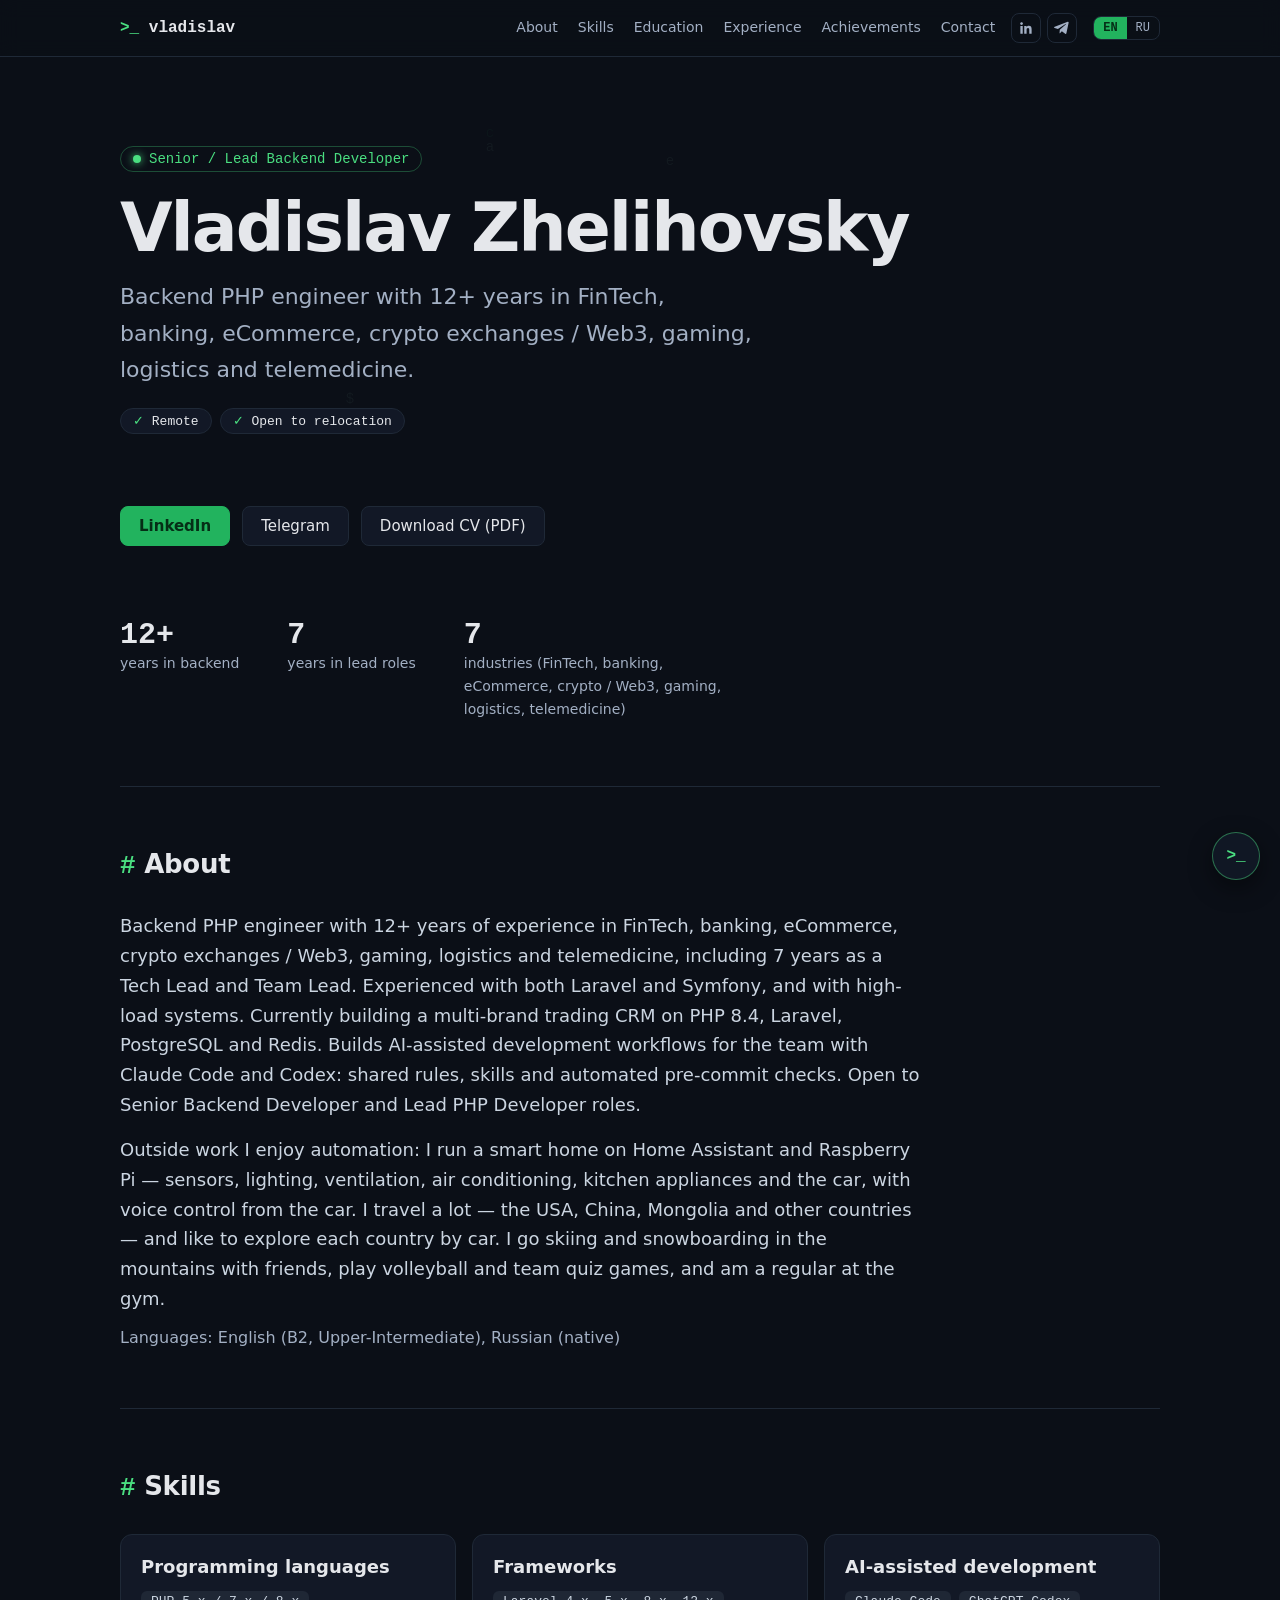
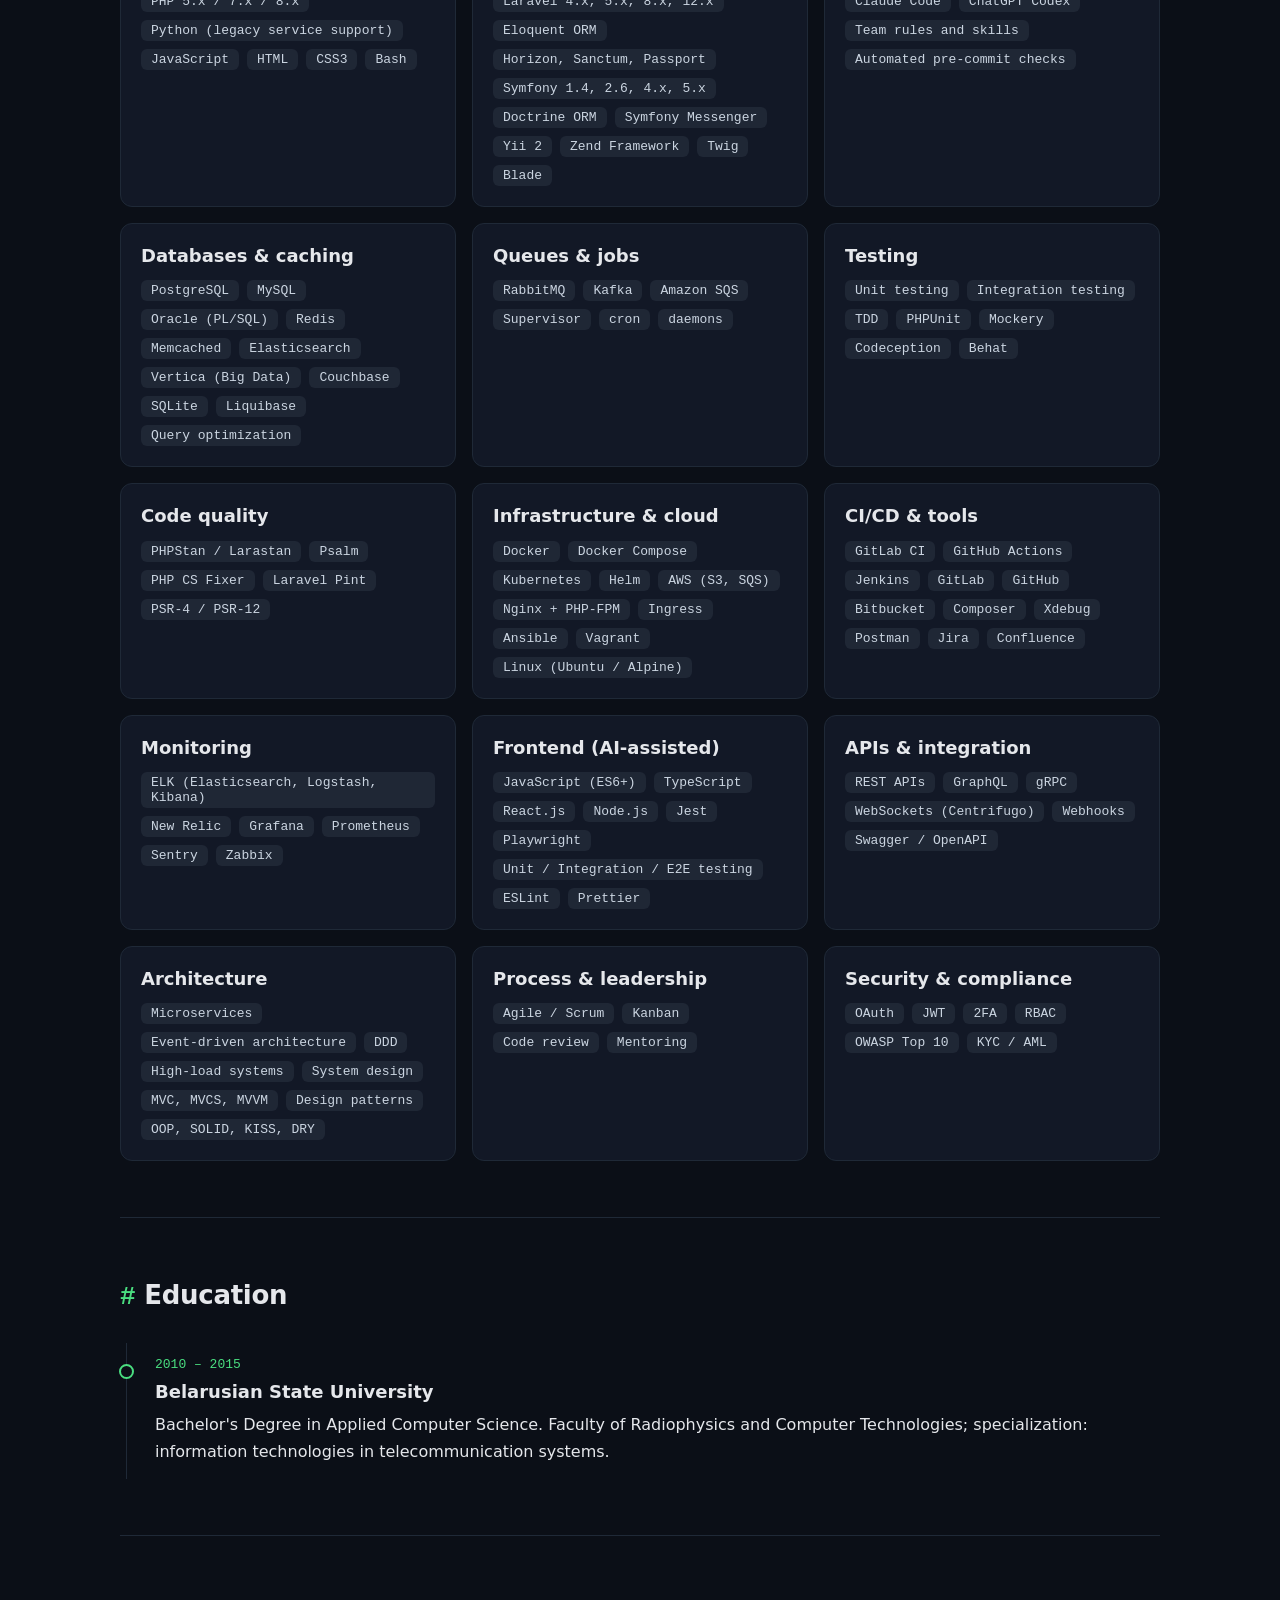
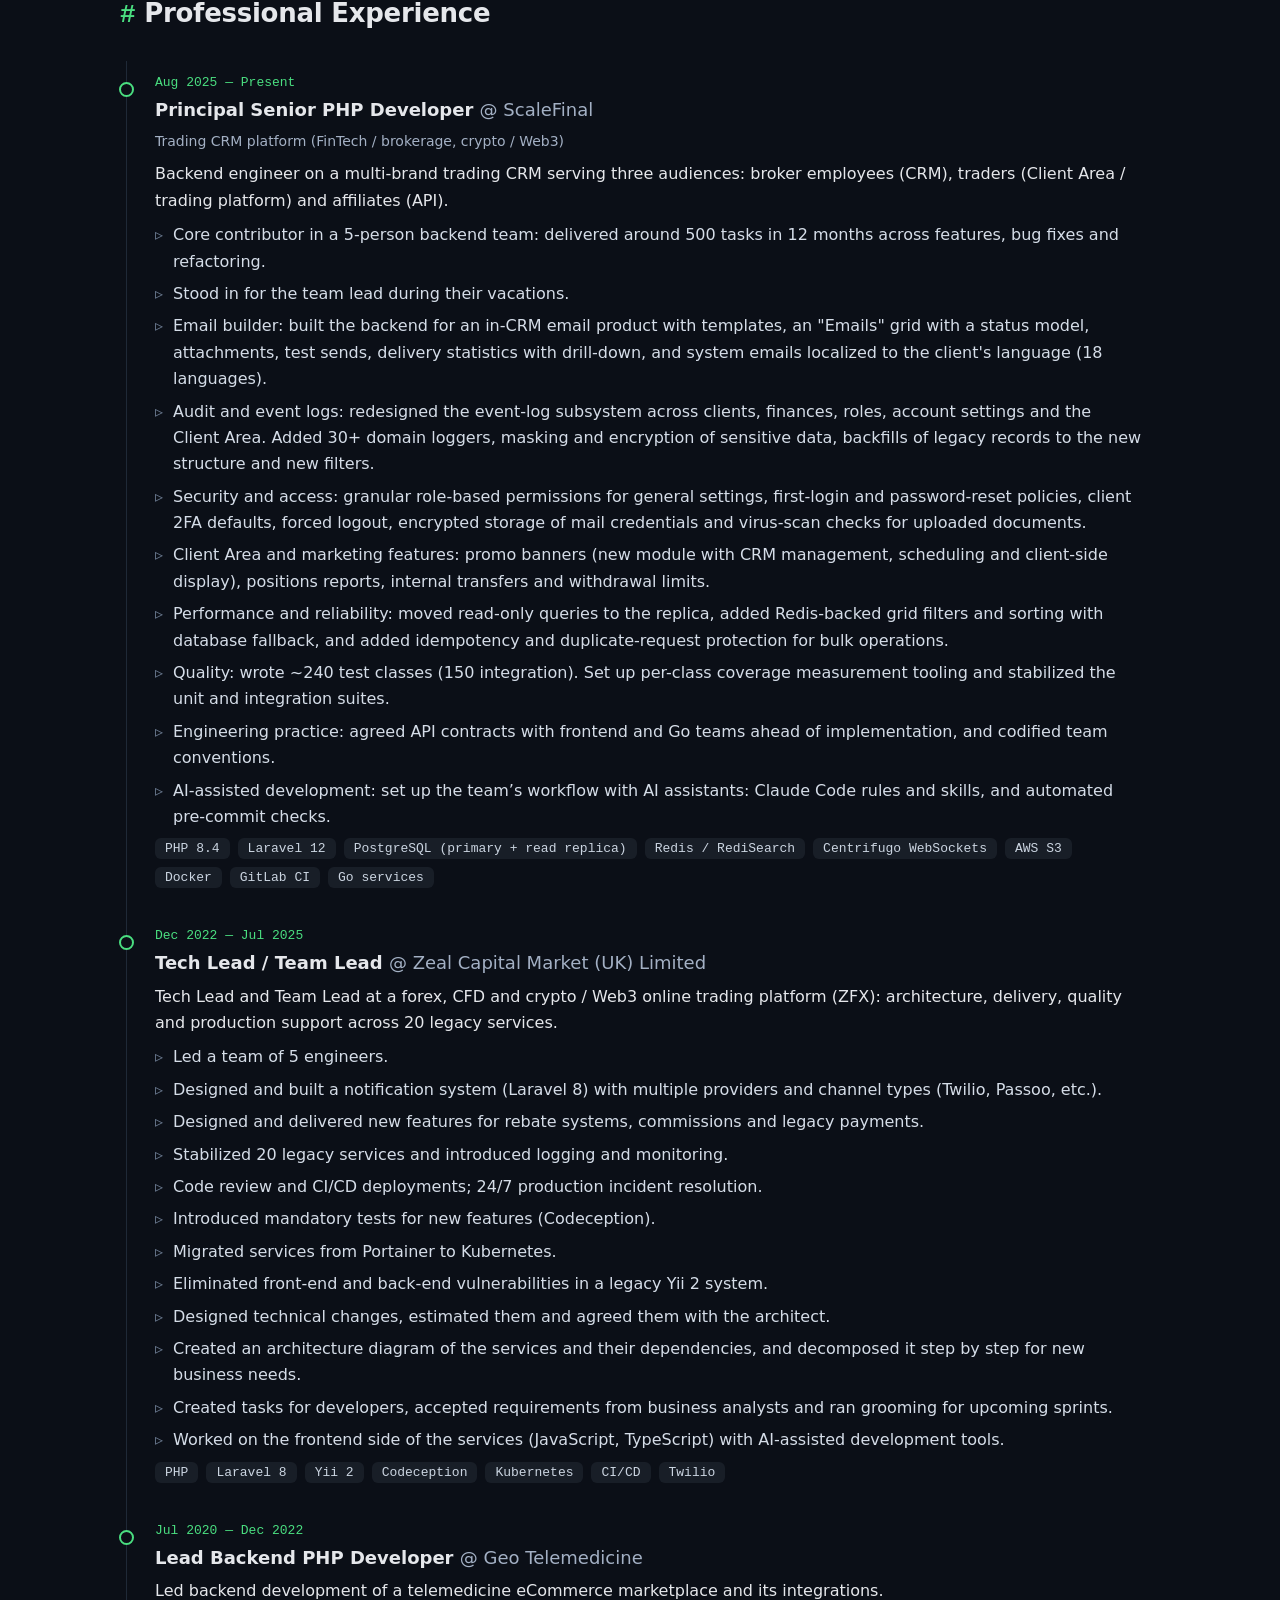
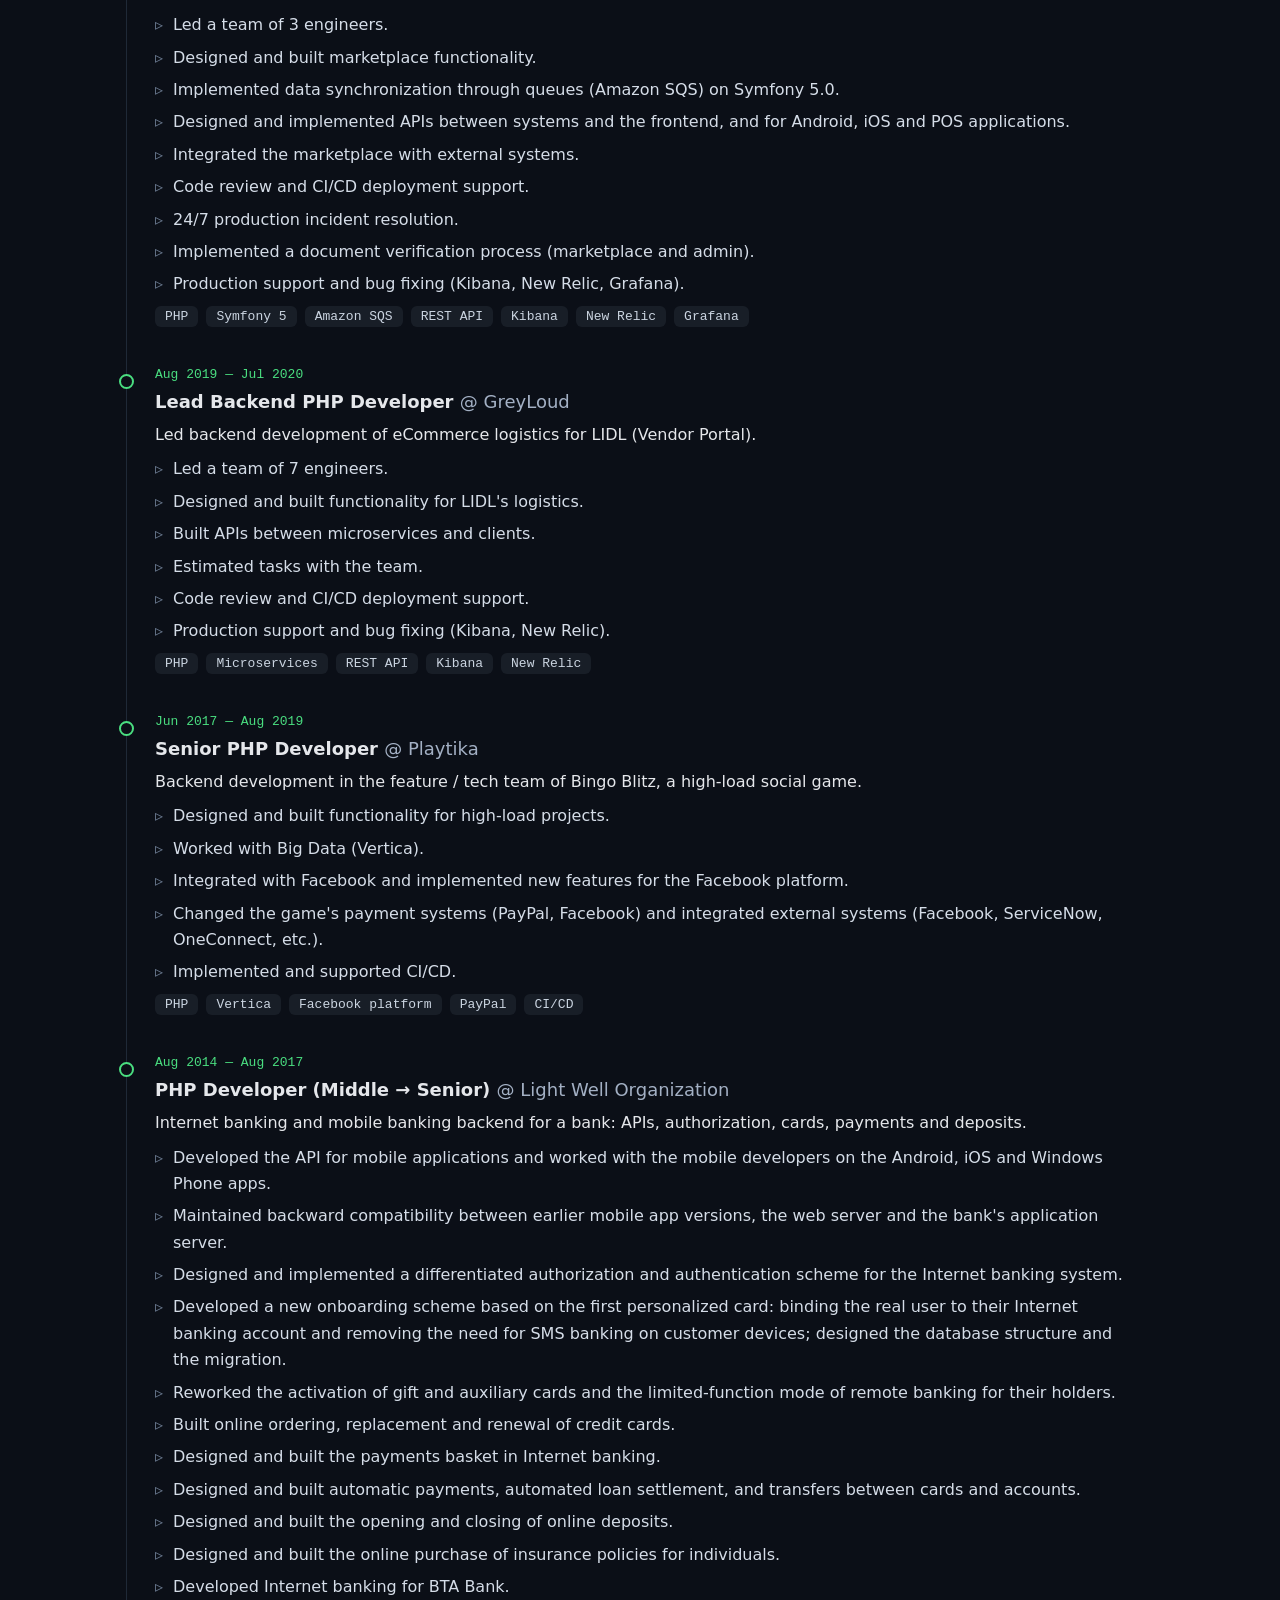
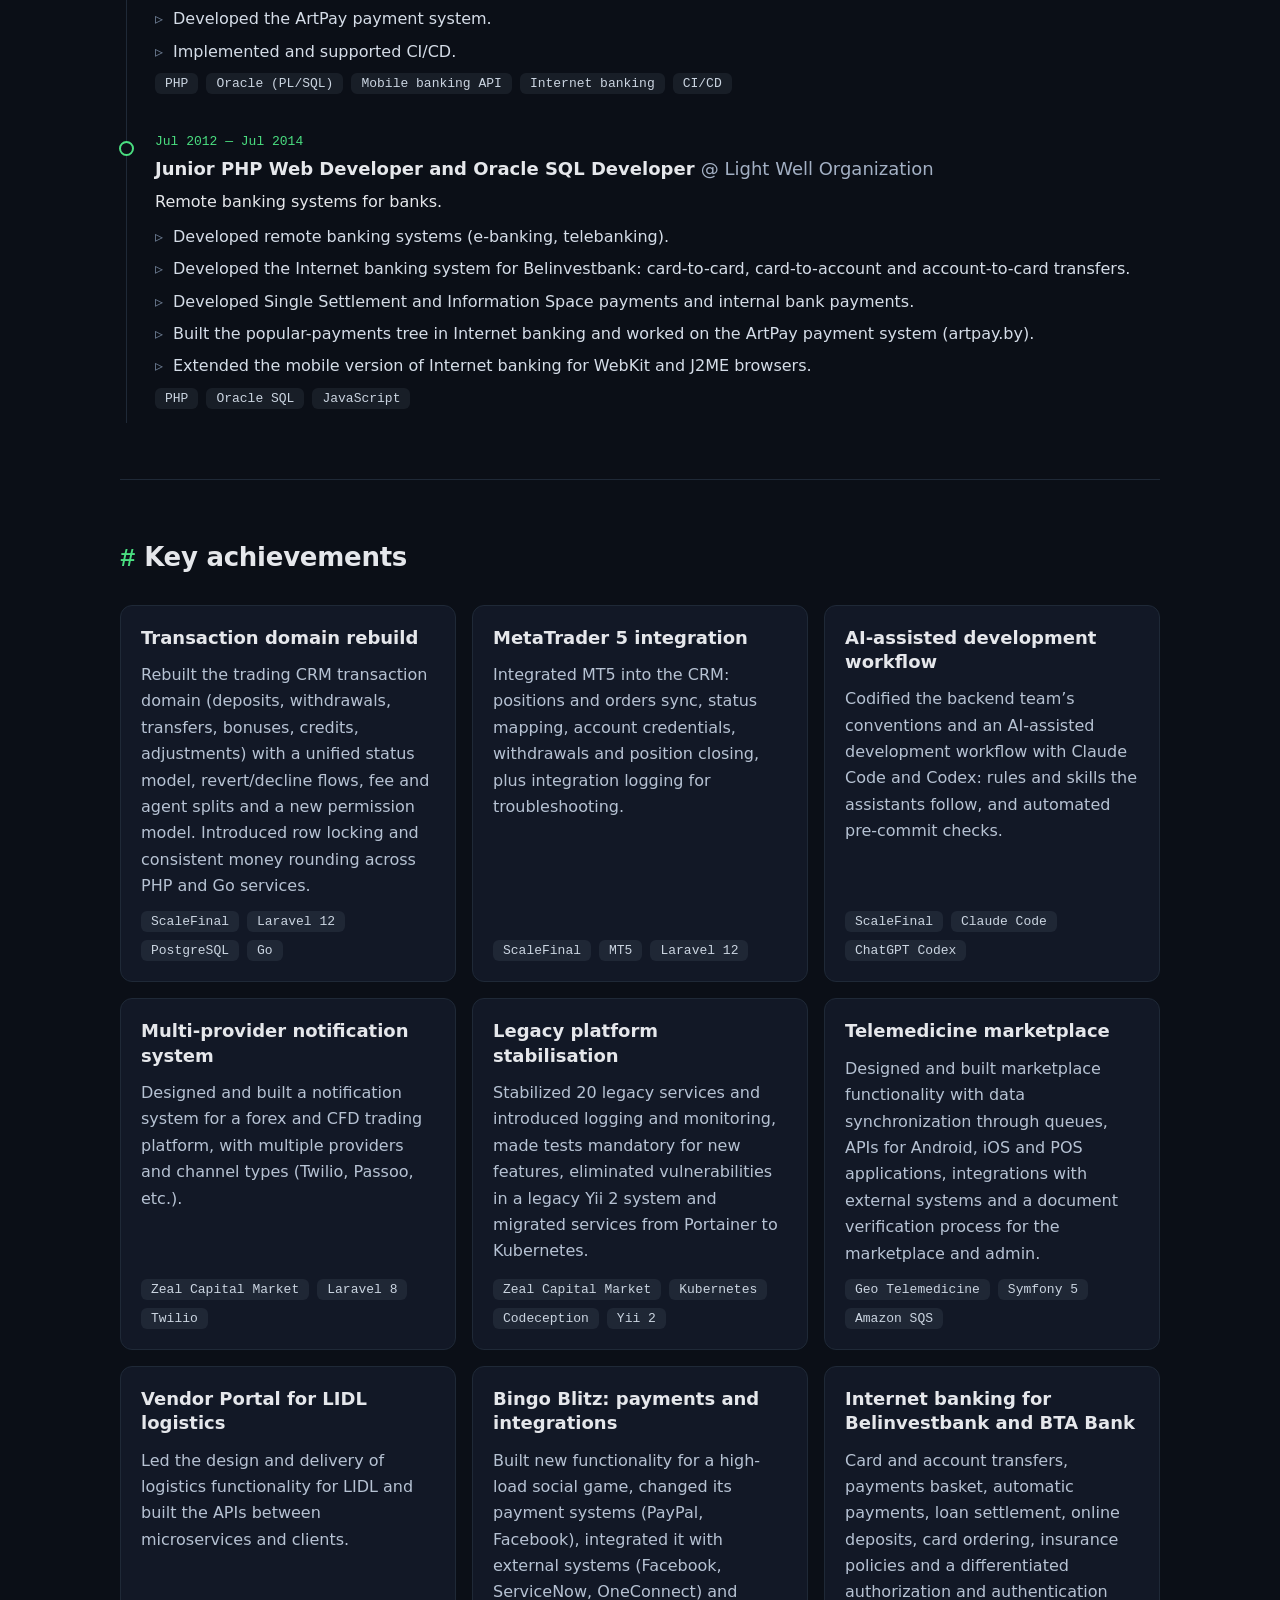
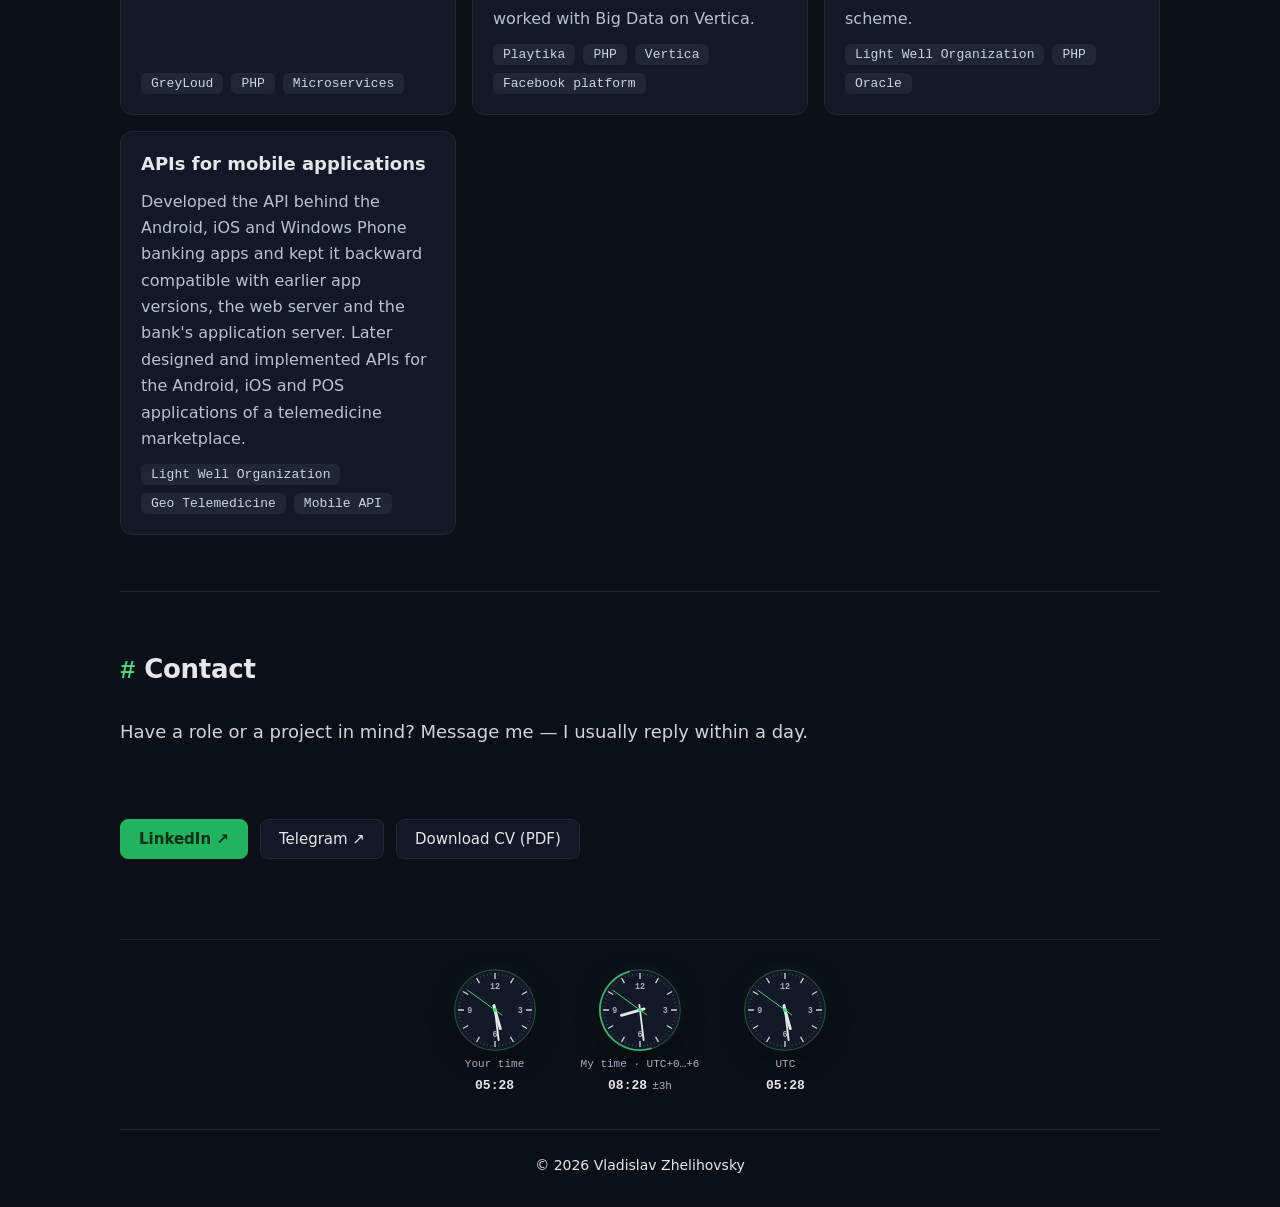
==== commit 6d5d09e5: "Show AI-assisted development as a separate skill, bullet and project; update CV PDFs" ====
--- a/index.html
+++ b/index.html
@@ -1 +1 @@
-<!doctype html><html lang="en"><head><meta charset="UTF-8"><meta name="viewport" content="width=device-width,initial-scale=1"><meta name="description" content="Backend PHP engineer with 12+ years in FinTech, banking, eCommerce, crypto exchanges / Web3, gaming, logistics and telemedicine."><meta property="og:type" content="website"><meta property="og:url" content="https://vlad-zhelihovsky.github.io/"><meta property="og:title" content="Vladislav Zhelihovsky — Senior / Lead Backend Developer"><meta property="og:description" content="Backend PHP engineer with 12+ years in FinTech, banking, eCommerce, crypto exchanges / Web3, gaming, logistics and telemedicine."><meta property="og:image" content="https://vlad-zhelihovsky.github.io/og.png"><meta property="og:image:width" content="1200"><meta property="og:image:height" content="630"><meta name="twitter:card" content="summary_large_image"><link rel="canonical" href="https://vlad-zhelihovsky.github.io/"><script type="application/ld+json">{"@context":"https://schema.org","@type":"Person","name":"Vladislav Zhelihovsky","jobTitle":"Senior / Lead Backend Developer","description":"Backend PHP engineer with 12+ years of experience in FinTech, banking, eCommerce, crypto exchanges / Web3, gaming, logistics and telemedicine, including 7 years as a Tech Lead and Team Lead. Experienced with both Laravel and Symfony, and with high-load systems. Currently building a multi-brand trading CRM on PHP 8.4, Laravel, PostgreSQL and Redis. Open to Senior Backend Developer and Lead PHP Developer roles.","url":"https://vlad-zhelihovsky.github.io/","image":"https://vlad-zhelihovsky.github.io/og.png","sameAs":["https://www.linkedin.com/in/vladislav-zhelihovsky-81b3a1a6","https://t.me/powerduals"],"alumniOf":[{"@type":"CollegeOrUniversity","name":"Belarusian State University"}],"knowsLanguage":["English","Russian"],"knowsAbout":["PHP 5.x / 7.x / 8.x","Python (legacy service support)","JavaScript","HTML","CSS3","Bash","Laravel 4.x, 5.x, 8.x, 12.x","Eloquent ORM","Horizon, Sanctum, Passport","Symfony 1.4, 2.6, 4.x, 5.x","Doctrine ORM","Symfony Messenger","Yii 2","Zend Framework","Twig","Blade","PostgreSQL","MySQL","Oracle (PL/SQL)","Redis","Memcached","Elasticsearch","Vertica (Big Data)","Couchbase","SQLite","Liquibase","Query optimization","RabbitMQ","Kafka","Amazon SQS","Supervisor","cron","daemons","Unit testing","Integration testing","TDD","PHPUnit","Mockery","Codeception","Behat","PHPStan / Larastan","Psalm","PHP CS Fixer","Laravel Pint","PSR-4 / PSR-12","Docker","Docker Compose","Kubernetes","Helm","AWS (S3, SQS)","Nginx + PHP-FPM","Ingress","Ansible","Vagrant","Linux (Ubuntu / Alpine)","GitLab CI","GitHub Actions","Jenkins","GitLab","GitHub","Bitbucket","Composer","Xdebug","Postman","Jira","Confluence","ELK (Elasticsearch, Logstash, Kibana)","New Relic","Grafana","Prometheus","Sentry","Zabbix","JavaScript (ES6+)","TypeScript","React.js","Node.js","Jest","Playwright","Unit / Integration / E2E testing","ESLint","Prettier","REST APIs","GraphQL","gRPC","WebSockets (Centrifugo)","Webhooks","Swagger / OpenAPI","Microservices","Event-driven architecture","DDD","High-load systems","System design","MVC, MVCS, MVVM","Design patterns","OOP, SOLID, KISS, DRY","Agile / Scrum","Kanban","Code review","Mentoring","Claude Code (AI tooling)","ChatGPT Codex (AI tooling)","OAuth","JWT","2FA","RBAC","OWASP Top 10","KYC / AML"]}</script><link rel="icon" href="data:image/svg+xml,<svg xmlns='http://www.w3.org/2000/svg' viewBox='0 0 100 100'><rect width='100' height='100' rx='22' fill='%230b0f17'/><text x='50' y='68' font-size='54' text-anchor='middle' fill='%234ade80' font-family='monospace'>&gt;_</text></svg>"><title>Vladislav Zhelihovsky — Senior / Lead Backend Developer</title><script>!function(){var t=document.cookie.match(/(?:^|; )lang=(en|ru)/),a=/\/ru\/?$/.test(location.pathname);!t||"ru"!==t[1]||a?document.addEventListener("click",function(t){var a=t.target.closest&&t.target.closest("a[data-lang]");a&&(document.cookie="lang="+a.getAttribute("data-lang")+"; path=/; max-age=31536000; SameSite=Lax")}):location.replace("ru/"+location.hash)}()</script><link rel="stylesheet" crossorigin href="./assets/index-CiFDfEcQ.css"><link rel="alternate" hreflang="en" href="https://vlad-zhelihovsky.github.io/"><link rel="alternate" hreflang="ru" href="https://vlad-zhelihovsky.github.io/ru/"><link rel="alternate" hreflang="x-default" href="https://vlad-zhelihovsky.github.io/"></head><body><div id="app"><header class="topbar"><div class="container topbar-inner"><a class="logo" href="#top"><span class="prompt">&gt;_</span> vladislav</a><nav><a href="#about">About</a><a href="#skills">Skills</a><a href="#education">Education</a><a href="#experience">Experience</a><a href="#projects">Achievements</a><a href="#contact">Contact</a></nav><div class="social"><a href="https://www.linkedin.com/in/vladislav-zhelihovsky-81b3a1a6" aria-label="LinkedIn" title="LinkedIn" target="_blank" rel="noopener"><svg viewBox="0 0 24 24" aria-hidden="true"><path d="M20.447 20.452h-3.554v-5.569c0-1.328-.027-3.037-1.852-3.037-1.853 0-2.136 1.445-2.136 2.939v5.667H9.351V9h3.414v1.561h.046c.477-.9 1.637-1.85 3.37-1.85 3.601 0 4.267 2.37 4.267 5.455v6.286zM5.337 7.433c-1.144 0-2.063-.926-2.063-2.065 0-1.138.92-2.063 2.063-2.063 1.14 0 2.064.925 2.064 2.063 0 1.139-.925 2.065-2.064 2.065zm1.782 13.019H3.555V9h3.564v11.452z"></path></svg></a><a href="https://t.me/powerduals" aria-label="Telegram" title="Telegram" target="_blank" rel="noopener"><svg viewBox="0 0 24 24" aria-hidden="true"><path d="M21.94 4.3 18.6 19.9c-.25 1.1-.9 1.37-1.82.85l-5.03-3.7-2.43 2.33c-.27.27-.5.5-1.01.5l.36-5.12 9.32-8.42c.4-.36-.09-.56-.63-.2L5.85 13.4.9 11.85c-1.08-.34-1.1-1.08.22-1.6L20.5 2.8c.9-.33 1.68.2 1.44 1.5Z"></path></svg></a></div><div class="lang" role="group" aria-label="Language"><a href="./" data-lang="en" hreflang="en" class="active" aria-current="true">EN</a><a href="./ru/" data-lang="ru" hreflang="ru" class="">RU</a></div></div></header><main id="top" class="container"><section class="hero"><p class="eyebrow"><span class="dot"></span> Senior / Lead Backend Developer</p><h1>Vladislav Zhelihovsky</h1><p class="tagline">Backend PHP engineer with 12+ years in FinTech, banking, eCommerce, crypto exchanges / Web3, gaming, logistics and telemedicine.</p><ul class="open-to" aria-label="Looking for"><li>Remote</li><li>Open to relocation</li></ul><div class="hero-actions"><a class="primary btn" href="https://www.linkedin.com/in/vladislav-zhelihovsky-81b3a1a6" target="_blank" rel="noopener">LinkedIn</a><a class="btn" href="https://t.me/powerduals" target="_blank" rel="noopener">Telegram</a><a class="btn" href="./Vladislav_Zhelihovsky_CV.pdf" download>Download CV (PDF)</a></div><dl class="stats"><div><dt>12+</dt><dd>years in backend</dd></div><div><dt>7</dt><dd>years in lead roles</dd></div><div><dt>7</dt><dd>industries (FinTech, banking, eCommerce, crypto / Web3, gaming, logistics, telemedicine)</dd></div></dl></section><section id="about"><h2><span class="hash">#</span> About</h2><p class="lead">Backend PHP engineer with 12+ years of experience in FinTech, banking, eCommerce, crypto exchanges / Web3, gaming, logistics and telemedicine, including 7 years as a Tech Lead and Team Lead. Experienced with both Laravel and Symfony, and with high-load systems. Currently building a multi-brand trading CRM on PHP 8.4, Laravel, PostgreSQL and Redis. Open to Senior Backend Developer and Lead PHP Developer roles.</p><p class="lead">Outside work I enjoy automation: I run a smart home on Home Assistant and Raspberry Pi — sensors, lighting, ventilation, air conditioning, kitchen appliances and the car, with voice control from the car. I bring the same interest to work, building AI-assisted development workflows for the team: rules, skills and automated checks. I travel a lot — the USA, China, Mongolia and other countries — and like to explore each country by car. I go skiing and snowboarding in the mountains with friends, play volleyball and team quiz games, and am a regular at the gym.</p><p class="muted">Languages: English (B2, Upper-Intermediate), Russian (native)</p></section><section id="skills"><h2><span class="hash">#</span> Skills</h2><div class="grid skills"><article class="card"><h3>Programming languages</h3><ul class="tags"><li>PHP 5.x / 7.x / 8.x</li><li>Python (legacy service support)</li><li>JavaScript</li><li>HTML</li><li>CSS3</li><li>Bash</li></ul></article><article class="card"><h3>Frameworks</h3><ul class="tags"><li>Laravel 4.x, 5.x, 8.x, 12.x</li><li>Eloquent ORM</li><li>Horizon, Sanctum, Passport</li><li>Symfony 1.4, 2.6, 4.x, 5.x</li><li>Doctrine ORM</li><li>Symfony Messenger</li><li>Yii 2</li><li>Zend Framework</li><li>Twig</li><li>Blade</li></ul></article><article class="card"><h3>Databases &amp; caching</h3><ul class="tags"><li>PostgreSQL</li><li>MySQL</li><li>Oracle (PL/SQL)</li><li>Redis</li><li>Memcached</li><li>Elasticsearch</li><li>Vertica (Big Data)</li><li>Couchbase</li><li>SQLite</li><li>Liquibase</li><li>Query optimization</li></ul></article><article class="card"><h3>Queues &amp; jobs</h3><ul class="tags"><li>RabbitMQ</li><li>Kafka</li><li>Amazon SQS</li><li>Supervisor</li><li>cron</li><li>daemons</li></ul></article><article class="card"><h3>Testing</h3><ul class="tags"><li>Unit testing</li><li>Integration testing</li><li>TDD</li><li>PHPUnit</li><li>Mockery</li><li>Codeception</li><li>Behat</li></ul></article><article class="card"><h3>Code quality</h3><ul class="tags"><li>PHPStan / Larastan</li><li>Psalm</li><li>PHP CS Fixer</li><li>Laravel Pint</li><li>PSR-4 / PSR-12</li></ul></article><article class="card"><h3>Infrastructure &amp; cloud</h3><ul class="tags"><li>Docker</li><li>Docker Compose</li><li>Kubernetes</li><li>Helm</li><li>AWS (S3, SQS)</li><li>Nginx + PHP-FPM</li><li>Ingress</li><li>Ansible</li><li>Vagrant</li><li>Linux (Ubuntu / Alpine)</li></ul></article><article class="card"><h3>CI/CD &amp; tools</h3><ul class="tags"><li>GitLab CI</li><li>GitHub Actions</li><li>Jenkins</li><li>GitLab</li><li>GitHub</li><li>Bitbucket</li><li>Composer</li><li>Xdebug</li><li>Postman</li><li>Jira</li><li>Confluence</li></ul></article><article class="card"><h3>Monitoring</h3><ul class="tags"><li>ELK (Elasticsearch, Logstash, Kibana)</li><li>New Relic</li><li>Grafana</li><li>Prometheus</li><li>Sentry</li><li>Zabbix</li></ul></article><article class="card"><h3>Frontend (AI-assisted)</h3><ul class="tags"><li>JavaScript (ES6+)</li><li>TypeScript</li><li>React.js</li><li>Node.js</li><li>Jest</li><li>Playwright</li><li>Unit / Integration / E2E testing</li><li>ESLint</li><li>Prettier</li></ul></article><article class="card"><h3>APIs &amp; integration</h3><ul class="tags"><li>REST APIs</li><li>GraphQL</li><li>gRPC</li><li>WebSockets (Centrifugo)</li><li>Webhooks</li><li>Swagger / OpenAPI</li></ul></article><article class="card"><h3>Architecture</h3><ul class="tags"><li>Microservices</li><li>Event-driven architecture</li><li>DDD</li><li>High-load systems</li><li>System design</li><li>MVC, MVCS, MVVM</li><li>Design patterns</li><li>OOP, SOLID, KISS, DRY</li></ul></article><article class="card"><h3>Process &amp; leadership</h3><ul class="tags"><li>Agile / Scrum</li><li>Kanban</li><li>Code review</li><li>Mentoring</li><li>Claude Code (AI tooling)</li><li>ChatGPT Codex (AI tooling)</li></ul></article><article class="card"><h3>Security &amp; compliance</h3><ul class="tags"><li>OAuth</li><li>JWT</li><li>2FA</li><li>RBAC</li><li>OWASP Top 10</li><li>KYC / AML</li></ul></article></div></section><section id="education"><h2><span class="hash">#</span> Education</h2><ol class="timeline"><li><p class="period">2010 – 2015</p><h3>Belarusian State University</h3><p>Bachelor&#39;s Degree in Applied Computer Science. Faculty of Radiophysics and Computer Technologies; specialization: information technologies in telecommunication systems.</p></li></ol></section><section id="experience"><h2><span class="hash">#</span> Professional Experience</h2><ol class="timeline"><li><p class="period">Aug 2025 — Present</p><h3>Principal Senior PHP Developer <span class="at">@ ScaleFinal</span></h3><p class="muted small">Trading CRM platform (FinTech / brokerage, crypto / Web3)</p><p>Backend engineer on a multi-brand trading CRM serving three audiences: broker employees (CRM), traders (Client Area / trading platform) and affiliates (API).</p><ul class="highlights"><li>Core contributor in a 5-person backend team: delivered around 500 tasks in 12 months across features, bug fixes and refactoring.</li><li>Stood in for the team lead during their vacations.</li><li>Email builder: built the backend for an in-CRM email product with templates, an &quot;Emails&quot; grid with a status model, attachments, test sends, delivery statistics with drill-down, and system emails localized to the client&#39;s language (18 languages).</li><li>Audit and event logs: redesigned the event-log subsystem across clients, finances, roles, account settings and the Client Area. Added 30+ domain loggers, masking and encryption of sensitive data, backfills of legacy records to the new structure and new filters.</li><li>Security and access: granular role-based permissions for general settings, first-login and password-reset policies, client 2FA defaults, forced logout, encrypted storage of mail credentials and virus-scan checks for uploaded documents.</li><li>Client Area and marketing features: promo banners (new module with CRM management, scheduling and client-side display), positions reports, internal transfers and withdrawal limits.</li><li>Performance and reliability: moved read-only queries to the replica, added Redis-backed grid filters and sorting with database fallback, and added idempotency and duplicate-request protection for bulk operations.</li><li>Quality: wrote ~240 test classes (150 integration). Set up per-class coverage measurement tooling and stabilized the unit and integration suites.</li><li>Engineering practice: agreed API contracts with frontend and Go teams ahead of implementation, and codified team conventions and AI-assisted development workflows (Claude Code rules, skills and automated pre-commit checks).</li></ul><ul class="tags"><li>PHP 8.4</li><li>Laravel 12</li><li>PostgreSQL (primary + read replica)</li><li>Redis / RediSearch</li><li>Centrifugo WebSockets</li><li>AWS S3</li><li>Docker</li><li>GitLab CI</li><li>Go services</li></ul></li><li><p class="period">Dec 2022 — Jul 2025</p><h3>Tech Lead / Team Lead <span class="at">@ Zeal Capital Market (UK) Limited</span></h3><p>Tech Lead and Team Lead at a forex, CFD and crypto / Web3 online trading platform (ZFX): architecture, delivery, quality and production support across 20 legacy services.</p><ul class="highlights"><li>Led a team of 5 engineers.</li><li>Designed and built a notification system (Laravel 8) with multiple providers and channel types (Twilio, Passoo, etc.).</li><li>Designed and delivered new features for rebate systems, commissions and legacy payments.</li><li>Stabilized 20 legacy services and introduced logging and monitoring.</li><li>Code review and CI/CD deployments; 24/7 production incident resolution.</li><li>Introduced mandatory tests for new features (Codeception).</li><li>Migrated services from Portainer to Kubernetes.</li><li>Eliminated front-end and back-end vulnerabilities in a legacy Yii 2 system.</li><li>Designed technical changes, estimated them and agreed them with the architect.</li><li>Created an architecture diagram of the services and their dependencies, and decomposed it step by step for new business needs.</li><li>Created tasks for developers, accepted requirements from business analysts and ran grooming for upcoming sprints.</li><li>Worked on the frontend side of the services (JavaScript, TypeScript) with AI-assisted development tools.</li></ul><ul class="tags"><li>PHP</li><li>Laravel 8</li><li>Yii 2</li><li>Codeception</li><li>Kubernetes</li><li>CI/CD</li><li>Twilio</li></ul></li><li><p class="period">Jul 2020 — Dec 2022</p><h3>Lead Backend PHP Developer <span class="at">@ Geo Telemedicine</span></h3><p>Led backend development of a telemedicine eCommerce marketplace and its integrations.</p><ul class="highlights"><li>Led a team of 3 engineers.</li><li>Designed and built marketplace functionality.</li><li>Implemented data synchronization through queues (Amazon SQS) on Symfony 5.0.</li><li>Designed and implemented APIs between systems and the frontend, and for Android, iOS and POS applications.</li><li>Integrated the marketplace with external systems.</li><li>Code review and CI/CD deployment support.</li><li>24/7 production incident resolution.</li><li>Implemented a document verification process (marketplace and admin).</li><li>Production support and bug fixing (Kibana, New Relic, Grafana).</li></ul><ul class="tags"><li>PHP</li><li>Symfony 5</li><li>Amazon SQS</li><li>REST API</li><li>Kibana</li><li>New Relic</li><li>Grafana</li></ul></li><li><p class="period">Aug 2019 — Jul 2020</p><h3>Lead Backend PHP Developer <span class="at">@ GreyLoud</span></h3><p>Led backend development of eCommerce logistics for LIDL (Vendor Portal).</p><ul class="highlights"><li>Led a team of 7 engineers.</li><li>Designed and built functionality for LIDL&#39;s logistics.</li><li>Built APIs between microservices and clients.</li><li>Estimated tasks with the team.</li><li>Code review and CI/CD deployment support.</li><li>Production support and bug fixing (Kibana, New Relic).</li></ul><ul class="tags"><li>PHP</li><li>Microservices</li><li>REST API</li><li>Kibana</li><li>New Relic</li></ul></li><li><p class="period">Jun 2017 — Aug 2019</p><h3>Senior PHP Developer <span class="at">@ Playtika</span></h3><p>Backend development in the feature / tech team of Bingo Blitz, a high-load social game.</p><ul class="highlights"><li>Designed and built functionality for high-load projects.</li><li>Worked with Big Data (Vertica).</li><li>Integrated with Facebook and implemented new features for the Facebook platform.</li><li>Changed the game&#39;s payment systems (PayPal, Facebook) and integrated external systems (Facebook, ServiceNow, OneConnect, etc.).</li><li>Implemented and supported CI/CD.</li></ul><ul class="tags"><li>PHP</li><li>Vertica</li><li>Facebook platform</li><li>PayPal</li><li>CI/CD</li></ul></li><li><p class="period">Aug 2014 — Aug 2017</p><h3>PHP Developer (Middle → Senior) <span class="at">@ Light Well Organization</span></h3><p>Internet banking and mobile banking backend for a bank: APIs, authorization, cards, payments and deposits.</p><ul class="highlights"><li>Developed the API for mobile applications and worked with the mobile developers on the Android, iOS and Windows Phone apps.</li><li>Maintained backward compatibility between earlier mobile app versions, the web server and the bank&#39;s application server.</li><li>Designed and implemented a differentiated authorization and authentication scheme for the Internet banking system.</li><li>Developed a new onboarding scheme based on the first personalized card: binding the real user to their Internet banking account and removing the need for SMS banking on customer devices; designed the database structure and the migration.</li><li>Reworked the activation of gift and auxiliary cards and the limited-function mode of remote banking for their holders.</li><li>Built online ordering, replacement and renewal of credit cards.</li><li>Designed and built the payments basket in Internet banking.</li><li>Designed and built automatic payments, automated loan settlement, and transfers between cards and accounts.</li><li>Designed and built the opening and closing of online deposits.</li><li>Designed and built the online purchase of insurance policies for individuals.</li><li>Developed Internet banking for BTA Bank.</li><li>Developed the ArtPay payment system.</li><li>Implemented and supported CI/CD.</li></ul><ul class="tags"><li>PHP</li><li>Oracle (PL/SQL)</li><li>Mobile banking API</li><li>Internet banking</li><li>CI/CD</li></ul></li><li><p class="period">Jul 2012 — Jul 2014</p><h3>Junior PHP Web Developer and Oracle SQL Developer <span class="at">@ Light Well Organization</span></h3><p>Remote banking systems for banks.</p><ul class="highlights"><li>Developed remote banking systems (e-banking, telebanking).</li><li>Developed the Internet banking system for Belinvestbank: card-to-card, card-to-account and account-to-card transfers.</li><li>Developed Single Settlement and Information Space payments and internal bank payments.</li><li>Built the popular-payments tree in Internet banking and worked on the ArtPay payment system (artpay.by).</li><li>Extended the mobile version of Internet banking for WebKit and J2ME browsers.</li></ul><ul class="tags"><li>PHP</li><li>Oracle SQL</li><li>JavaScript</li></ul></li></ol></section><section id="projects"><h2><span class="hash">#</span> Key achievements</h2><div class="grid"><article class="card"><h3>Transaction domain rebuild</h3><p>Rebuilt the trading CRM transaction domain (deposits, withdrawals, transfers, bonuses, credits, adjustments) with a unified status model, revert/decline flows, fee and agent splits and a new permission model. Introduced row locking and consistent money rounding across PHP and Go services.</p><ul class="tags"><li>ScaleFinal</li><li>Laravel 12</li><li>PostgreSQL</li><li>Go</li></ul></article><article class="card"><h3>MetaTrader 5 integration</h3><p>Integrated MT5 into the CRM: positions and orders sync, status mapping, account credentials, withdrawals and position closing, plus integration logging for troubleshooting.</p><ul class="tags"><li>ScaleFinal</li><li>MT5</li><li>Laravel 12</li></ul></article><article class="card"><h3>Multi-provider notification system</h3><p>Designed and built a notification system for a forex and CFD trading platform, with multiple providers and channel types (Twilio, Passoo, etc.).</p><ul class="tags"><li>Zeal Capital Market</li><li>Laravel 8</li><li>Twilio</li></ul></article><article class="card"><h3>Legacy platform stabilisation</h3><p>Stabilized 20 legacy services and introduced logging and monitoring, made tests mandatory for new features, eliminated vulnerabilities in a legacy Yii 2 system and migrated services from Portainer to Kubernetes.</p><ul class="tags"><li>Zeal Capital Market</li><li>Kubernetes</li><li>Codeception</li><li>Yii 2</li></ul></article><article class="card"><h3>Telemedicine marketplace</h3><p>Designed and built marketplace functionality with data synchronization through queues, APIs for Android, iOS and POS applications, integrations with external systems and a document verification process for the marketplace and admin.</p><ul class="tags"><li>Geo Telemedicine</li><li>Symfony 5</li><li>Amazon SQS</li></ul></article><article class="card"><h3>Vendor Portal for LIDL logistics</h3><p>Led the design and delivery of logistics functionality for LIDL and built the APIs between microservices and clients.</p><ul class="tags"><li>GreyLoud</li><li>PHP</li><li>Microservices</li></ul></article><article class="card"><h3>Bingo Blitz: payments and integrations</h3><p>Built new functionality for a high-load social game, changed its payment systems (PayPal, Facebook), integrated it with external systems (Facebook, ServiceNow, OneConnect) and worked with Big Data on Vertica.</p><ul class="tags"><li>Playtika</li><li>PHP</li><li>Vertica</li><li>Facebook platform</li></ul></article><article class="card"><h3>Internet banking for Belinvestbank and BTA Bank</h3><p>Card and account transfers, payments basket, automatic payments, loan settlement, online deposits, card ordering, insurance policies and a differentiated authorization and authentication scheme.</p><ul class="tags"><li>Light Well Organization</li><li>PHP</li><li>Oracle</li></ul></article><article class="card"><h3>APIs for mobile applications</h3><p>Developed the API behind the Android, iOS and Windows Phone banking apps and kept it backward compatible with earlier app versions, the web server and the bank&#39;s application server. Later designed and implemented APIs for the Android, iOS and POS applications of a telemedicine marketplace.</p><ul class="tags"><li>Light Well Organization</li><li>Geo Telemedicine</li><li>Mobile API</li></ul></article></div></section><section id="contact"><h2><span class="hash">#</span> Contact</h2><p class="lead">Have a role or a project in mind? Message me — I usually reply within a day.</p><div class="hero-actions"><a class="primary btn" href="https://www.linkedin.com/in/vladislav-zhelihovsky-81b3a1a6" target="_blank" rel="noopener">LinkedIn ↗ </a><a class="btn" href="https://t.me/powerduals" target="_blank" rel="noopener">Telegram ↗ </a><a class="btn" href="./Vladislav_Zhelihovsky_CV.pdf" download>Download CV (PDF)</a></div></section></main><footer class="container footer"><span>© <span data-year>2026</span> Vladislav Zhelihovsky</span></footer></div><script>document.querySelectorAll("[data-year]").forEach(function(e){e.textContent=(new Date).getFullYear()})</script><script defer="defer" src="./trail.js?v=12"></script><script defer="defer" src="./nav.js?v=3"></script><script defer="defer" src="./matrix.js?v=2"></script><script defer="defer" src="./touch.js?v=2"></script><script defer="defer" src="./clocks.js?v=3"></script><script defer="defer" src="./portal.js?v=3"></script><script defer="defer" src="./weather.js?v=3"></script><script defer="defer" src="./terminal.js?v=5"></script></body></html>+<!doctype html><html lang="en"><head><meta charset="UTF-8"><meta name="viewport" content="width=device-width,initial-scale=1"><meta name="description" content="Backend PHP engineer with 12+ years in FinTech, banking, eCommerce, crypto exchanges / Web3, gaming, logistics and telemedicine."><meta property="og:type" content="website"><meta property="og:url" content="https://vlad-zhelihovsky.github.io/"><meta property="og:title" content="Vladislav Zhelihovsky — Senior / Lead Backend Developer"><meta property="og:description" content="Backend PHP engineer with 12+ years in FinTech, banking, eCommerce, crypto exchanges / Web3, gaming, logistics and telemedicine."><meta property="og:image" content="https://vlad-zhelihovsky.github.io/og.png"><meta property="og:image:width" content="1200"><meta property="og:image:height" content="630"><meta name="twitter:card" content="summary_large_image"><link rel="canonical" href="https://vlad-zhelihovsky.github.io/"><script type="application/ld+json">{"@context":"https://schema.org","@type":"Person","name":"Vladislav Zhelihovsky","jobTitle":"Senior / Lead Backend Developer","description":"Backend PHP engineer with 12+ years of experience in FinTech, banking, eCommerce, crypto exchanges / Web3, gaming, logistics and telemedicine, including 7 years as a Tech Lead and Team Lead. Experienced with both Laravel and Symfony, and with high-load systems. Currently building a multi-brand trading CRM on PHP 8.4, Laravel, PostgreSQL and Redis. Builds AI-assisted development workflows for the team with Claude Code and Codex: shared rules, skills and automated pre-commit checks. Open to Senior Backend Developer and Lead PHP Developer roles.","url":"https://vlad-zhelihovsky.github.io/","image":"https://vlad-zhelihovsky.github.io/og.png","sameAs":["https://www.linkedin.com/in/vladislav-zhelihovsky-81b3a1a6","https://t.me/powerduals"],"alumniOf":[{"@type":"CollegeOrUniversity","name":"Belarusian State University"}],"knowsLanguage":["English","Russian"],"knowsAbout":["PHP 5.x / 7.x / 8.x","Python (legacy service support)","JavaScript","HTML","CSS3","Bash","Laravel 4.x, 5.x, 8.x, 12.x","Eloquent ORM","Horizon, Sanctum, Passport","Symfony 1.4, 2.6, 4.x, 5.x","Doctrine ORM","Symfony Messenger","Yii 2","Zend Framework","Twig","Blade","Claude Code","ChatGPT Codex","Team rules and skills","Automated pre-commit checks","PostgreSQL","MySQL","Oracle (PL/SQL)","Redis","Memcached","Elasticsearch","Vertica (Big Data)","Couchbase","SQLite","Liquibase","Query optimization","RabbitMQ","Kafka","Amazon SQS","Supervisor","cron","daemons","Unit testing","Integration testing","TDD","PHPUnit","Mockery","Codeception","Behat","PHPStan / Larastan","Psalm","PHP CS Fixer","Laravel Pint","PSR-4 / PSR-12","Docker","Docker Compose","Kubernetes","Helm","AWS (S3, SQS)","Nginx + PHP-FPM","Ingress","Ansible","Vagrant","Linux (Ubuntu / Alpine)","GitLab CI","GitHub Actions","Jenkins","GitLab","GitHub","Bitbucket","Composer","Xdebug","Postman","Jira","Confluence","ELK (Elasticsearch, Logstash, Kibana)","New Relic","Grafana","Prometheus","Sentry","Zabbix","JavaScript (ES6+)","TypeScript","React.js","Node.js","Jest","Playwright","Unit / Integration / E2E testing","ESLint","Prettier","REST APIs","GraphQL","gRPC","WebSockets (Centrifugo)","Webhooks","Swagger / OpenAPI","Microservices","Event-driven architecture","DDD","High-load systems","System design","MVC, MVCS, MVVM","Design patterns","OOP, SOLID, KISS, DRY","Agile / Scrum","Kanban","Code review","Mentoring","OAuth","JWT","2FA","RBAC","OWASP Top 10","KYC / AML"]}</script><link rel="icon" href="data:image/svg+xml,<svg xmlns='http://www.w3.org/2000/svg' viewBox='0 0 100 100'><rect width='100' height='100' rx='22' fill='%230b0f17'/><text x='50' y='68' font-size='54' text-anchor='middle' fill='%234ade80' font-family='monospace'>&gt;_</text></svg>"><title>Vladislav Zhelihovsky — Senior / Lead Backend Developer</title><script>!function(){var t=document.cookie.match(/(?:^|; )lang=(en|ru)/),a=/\/ru\/?$/.test(location.pathname);!t||"ru"!==t[1]||a?document.addEventListener("click",function(t){var a=t.target.closest&&t.target.closest("a[data-lang]");a&&(document.cookie="lang="+a.getAttribute("data-lang")+"; path=/; max-age=31536000; SameSite=Lax")}):location.replace("ru/"+location.hash)}()</script><link rel="stylesheet" crossorigin href="./assets/index-CiFDfEcQ.css"><link rel="alternate" hreflang="en" href="https://vlad-zhelihovsky.github.io/"><link rel="alternate" hreflang="ru" href="https://vlad-zhelihovsky.github.io/ru/"><link rel="alternate" hreflang="x-default" href="https://vlad-zhelihovsky.github.io/"></head><body><div id="app"><header class="topbar"><div class="container topbar-inner"><a class="logo" href="#top"><span class="prompt">&gt;_</span> vladislav</a><nav><a href="#about">About</a><a href="#skills">Skills</a><a href="#education">Education</a><a href="#experience">Experience</a><a href="#projects">Achievements</a><a href="#contact">Contact</a></nav><div class="social"><a href="https://www.linkedin.com/in/vladislav-zhelihovsky-81b3a1a6" aria-label="LinkedIn" title="LinkedIn" target="_blank" rel="noopener"><svg viewBox="0 0 24 24" aria-hidden="true"><path d="M20.447 20.452h-3.554v-5.569c0-1.328-.027-3.037-1.852-3.037-1.853 0-2.136 1.445-2.136 2.939v5.667H9.351V9h3.414v1.561h.046c.477-.9 1.637-1.85 3.37-1.85 3.601 0 4.267 2.37 4.267 5.455v6.286zM5.337 7.433c-1.144 0-2.063-.926-2.063-2.065 0-1.138.92-2.063 2.063-2.063 1.14 0 2.064.925 2.064 2.063 0 1.139-.925 2.065-2.064 2.065zm1.782 13.019H3.555V9h3.564v11.452z"></path></svg></a><a href="https://t.me/powerduals" aria-label="Telegram" title="Telegram" target="_blank" rel="noopener"><svg viewBox="0 0 24 24" aria-hidden="true"><path d="M21.94 4.3 18.6 19.9c-.25 1.1-.9 1.37-1.82.85l-5.03-3.7-2.43 2.33c-.27.27-.5.5-1.01.5l.36-5.12 9.32-8.42c.4-.36-.09-.56-.63-.2L5.85 13.4.9 11.85c-1.08-.34-1.1-1.08.22-1.6L20.5 2.8c.9-.33 1.68.2 1.44 1.5Z"></path></svg></a></div><div class="lang" role="group" aria-label="Language"><a href="./" data-lang="en" hreflang="en" class="active" aria-current="true">EN</a><a href="./ru/" data-lang="ru" hreflang="ru" class="">RU</a></div></div></header><main id="top" class="container"><section class="hero"><p class="eyebrow"><span class="dot"></span> Senior / Lead Backend Developer</p><h1>Vladislav Zhelihovsky</h1><p class="tagline">Backend PHP engineer with 12+ years in FinTech, banking, eCommerce, crypto exchanges / Web3, gaming, logistics and telemedicine.</p><ul class="open-to" aria-label="Looking for"><li>Remote</li><li>Open to relocation</li></ul><div class="hero-actions"><a class="primary btn" href="https://www.linkedin.com/in/vladislav-zhelihovsky-81b3a1a6" target="_blank" rel="noopener">LinkedIn</a><a class="btn" href="https://t.me/powerduals" target="_blank" rel="noopener">Telegram</a><a class="btn" href="./Vladislav_Zhelihovsky_CV.pdf" download>Download CV (PDF)</a></div><dl class="stats"><div><dt>12+</dt><dd>years in backend</dd></div><div><dt>7</dt><dd>years in lead roles</dd></div><div><dt>7</dt><dd>industries (FinTech, banking, eCommerce, crypto / Web3, gaming, logistics, telemedicine)</dd></div></dl></section><section id="about"><h2><span class="hash">#</span> About</h2><p class="lead">Backend PHP engineer with 12+ years of experience in FinTech, banking, eCommerce, crypto exchanges / Web3, gaming, logistics and telemedicine, including 7 years as a Tech Lead and Team Lead. Experienced with both Laravel and Symfony, and with high-load systems. Currently building a multi-brand trading CRM on PHP 8.4, Laravel, PostgreSQL and Redis. Builds AI-assisted development workflows for the team with Claude Code and Codex: shared rules, skills and automated pre-commit checks. Open to Senior Backend Developer and Lead PHP Developer roles.</p><p class="lead">Outside work I enjoy automation: I run a smart home on Home Assistant and Raspberry Pi — sensors, lighting, ventilation, air conditioning, kitchen appliances and the car, with voice control from the car. I travel a lot — the USA, China, Mongolia and other countries — and like to explore each country by car. I go skiing and snowboarding in the mountains with friends, play volleyball and team quiz games, and am a regular at the gym.</p><p class="muted">Languages: English (B2, Upper-Intermediate), Russian (native)</p></section><section id="skills"><h2><span class="hash">#</span> Skills</h2><div class="grid skills"><article class="card"><h3>Programming languages</h3><ul class="tags"><li>PHP 5.x / 7.x / 8.x</li><li>Python (legacy service support)</li><li>JavaScript</li><li>HTML</li><li>CSS3</li><li>Bash</li></ul></article><article class="card"><h3>Frameworks</h3><ul class="tags"><li>Laravel 4.x, 5.x, 8.x, 12.x</li><li>Eloquent ORM</li><li>Horizon, Sanctum, Passport</li><li>Symfony 1.4, 2.6, 4.x, 5.x</li><li>Doctrine ORM</li><li>Symfony Messenger</li><li>Yii 2</li><li>Zend Framework</li><li>Twig</li><li>Blade</li></ul></article><article class="card"><h3>AI-assisted development</h3><ul class="tags"><li>Claude Code</li><li>ChatGPT Codex</li><li>Team rules and skills</li><li>Automated pre-commit checks</li></ul></article><article class="card"><h3>Databases &amp; caching</h3><ul class="tags"><li>PostgreSQL</li><li>MySQL</li><li>Oracle (PL/SQL)</li><li>Redis</li><li>Memcached</li><li>Elasticsearch</li><li>Vertica (Big Data)</li><li>Couchbase</li><li>SQLite</li><li>Liquibase</li><li>Query optimization</li></ul></article><article class="card"><h3>Queues &amp; jobs</h3><ul class="tags"><li>RabbitMQ</li><li>Kafka</li><li>Amazon SQS</li><li>Supervisor</li><li>cron</li><li>daemons</li></ul></article><article class="card"><h3>Testing</h3><ul class="tags"><li>Unit testing</li><li>Integration testing</li><li>TDD</li><li>PHPUnit</li><li>Mockery</li><li>Codeception</li><li>Behat</li></ul></article><article class="card"><h3>Code quality</h3><ul class="tags"><li>PHPStan / Larastan</li><li>Psalm</li><li>PHP CS Fixer</li><li>Laravel Pint</li><li>PSR-4 / PSR-12</li></ul></article><article class="card"><h3>Infrastructure &amp; cloud</h3><ul class="tags"><li>Docker</li><li>Docker Compose</li><li>Kubernetes</li><li>Helm</li><li>AWS (S3, SQS)</li><li>Nginx + PHP-FPM</li><li>Ingress</li><li>Ansible</li><li>Vagrant</li><li>Linux (Ubuntu / Alpine)</li></ul></article><article class="card"><h3>CI/CD &amp; tools</h3><ul class="tags"><li>GitLab CI</li><li>GitHub Actions</li><li>Jenkins</li><li>GitLab</li><li>GitHub</li><li>Bitbucket</li><li>Composer</li><li>Xdebug</li><li>Postman</li><li>Jira</li><li>Confluence</li></ul></article><article class="card"><h3>Monitoring</h3><ul class="tags"><li>ELK (Elasticsearch, Logstash, Kibana)</li><li>New Relic</li><li>Grafana</li><li>Prometheus</li><li>Sentry</li><li>Zabbix</li></ul></article><article class="card"><h3>Frontend (AI-assisted)</h3><ul class="tags"><li>JavaScript (ES6+)</li><li>TypeScript</li><li>React.js</li><li>Node.js</li><li>Jest</li><li>Playwright</li><li>Unit / Integration / E2E testing</li><li>ESLint</li><li>Prettier</li></ul></article><article class="card"><h3>APIs &amp; integration</h3><ul class="tags"><li>REST APIs</li><li>GraphQL</li><li>gRPC</li><li>WebSockets (Centrifugo)</li><li>Webhooks</li><li>Swagger / OpenAPI</li></ul></article><article class="card"><h3>Architecture</h3><ul class="tags"><li>Microservices</li><li>Event-driven architecture</li><li>DDD</li><li>High-load systems</li><li>System design</li><li>MVC, MVCS, MVVM</li><li>Design patterns</li><li>OOP, SOLID, KISS, DRY</li></ul></article><article class="card"><h3>Process &amp; leadership</h3><ul class="tags"><li>Agile / Scrum</li><li>Kanban</li><li>Code review</li><li>Mentoring</li></ul></article><article class="card"><h3>Security &amp; compliance</h3><ul class="tags"><li>OAuth</li><li>JWT</li><li>2FA</li><li>RBAC</li><li>OWASP Top 10</li><li>KYC / AML</li></ul></article></div></section><section id="education"><h2><span class="hash">#</span> Education</h2><ol class="timeline"><li><p class="period">2010 – 2015</p><h3>Belarusian State University</h3><p>Bachelor&#39;s Degree in Applied Computer Science. Faculty of Radiophysics and Computer Technologies; specialization: information technologies in telecommunication systems.</p></li></ol></section><section id="experience"><h2><span class="hash">#</span> Professional Experience</h2><ol class="timeline"><li><p class="period">Aug 2025 — Present</p><h3>Principal Senior PHP Developer <span class="at">@ ScaleFinal</span></h3><p class="muted small">Trading CRM platform (FinTech / brokerage, crypto / Web3)</p><p>Backend engineer on a multi-brand trading CRM serving three audiences: broker employees (CRM), traders (Client Area / trading platform) and affiliates (API).</p><ul class="highlights"><li>Core contributor in a 5-person backend team: delivered around 500 tasks in 12 months across features, bug fixes and refactoring.</li><li>Stood in for the team lead during their vacations.</li><li>Email builder: built the backend for an in-CRM email product with templates, an &quot;Emails&quot; grid with a status model, attachments, test sends, delivery statistics with drill-down, and system emails localized to the client&#39;s language (18 languages).</li><li>Audit and event logs: redesigned the event-log subsystem across clients, finances, roles, account settings and the Client Area. Added 30+ domain loggers, masking and encryption of sensitive data, backfills of legacy records to the new structure and new filters.</li><li>Security and access: granular role-based permissions for general settings, first-login and password-reset policies, client 2FA defaults, forced logout, encrypted storage of mail credentials and virus-scan checks for uploaded documents.</li><li>Client Area and marketing features: promo banners (new module with CRM management, scheduling and client-side display), positions reports, internal transfers and withdrawal limits.</li><li>Performance and reliability: moved read-only queries to the replica, added Redis-backed grid filters and sorting with database fallback, and added idempotency and duplicate-request protection for bulk operations.</li><li>Quality: wrote ~240 test classes (150 integration). Set up per-class coverage measurement tooling and stabilized the unit and integration suites.</li><li>Engineering practice: agreed API contracts with frontend and Go teams ahead of implementation, and codified team conventions.</li><li>AI-assisted development: set up the team’s workflow with AI assistants: Claude Code rules and skills, and automated pre-commit checks.</li></ul><ul class="tags"><li>PHP 8.4</li><li>Laravel 12</li><li>PostgreSQL (primary + read replica)</li><li>Redis / RediSearch</li><li>Centrifugo WebSockets</li><li>AWS S3</li><li>Docker</li><li>GitLab CI</li><li>Go services</li></ul></li><li><p class="period">Dec 2022 — Jul 2025</p><h3>Tech Lead / Team Lead <span class="at">@ Zeal Capital Market (UK) Limited</span></h3><p>Tech Lead and Team Lead at a forex, CFD and crypto / Web3 online trading platform (ZFX): architecture, delivery, quality and production support across 20 legacy services.</p><ul class="highlights"><li>Led a team of 5 engineers.</li><li>Designed and built a notification system (Laravel 8) with multiple providers and channel types (Twilio, Passoo, etc.).</li><li>Designed and delivered new features for rebate systems, commissions and legacy payments.</li><li>Stabilized 20 legacy services and introduced logging and monitoring.</li><li>Code review and CI/CD deployments; 24/7 production incident resolution.</li><li>Introduced mandatory tests for new features (Codeception).</li><li>Migrated services from Portainer to Kubernetes.</li><li>Eliminated front-end and back-end vulnerabilities in a legacy Yii 2 system.</li><li>Designed technical changes, estimated them and agreed them with the architect.</li><li>Created an architecture diagram of the services and their dependencies, and decomposed it step by step for new business needs.</li><li>Created tasks for developers, accepted requirements from business analysts and ran grooming for upcoming sprints.</li><li>Worked on the frontend side of the services (JavaScript, TypeScript) with AI-assisted development tools.</li></ul><ul class="tags"><li>PHP</li><li>Laravel 8</li><li>Yii 2</li><li>Codeception</li><li>Kubernetes</li><li>CI/CD</li><li>Twilio</li></ul></li><li><p class="period">Jul 2020 — Dec 2022</p><h3>Lead Backend PHP Developer <span class="at">@ Geo Telemedicine</span></h3><p>Led backend development of a telemedicine eCommerce marketplace and its integrations.</p><ul class="highlights"><li>Led a team of 3 engineers.</li><li>Designed and built marketplace functionality.</li><li>Implemented data synchronization through queues (Amazon SQS) on Symfony 5.0.</li><li>Designed and implemented APIs between systems and the frontend, and for Android, iOS and POS applications.</li><li>Integrated the marketplace with external systems.</li><li>Code review and CI/CD deployment support.</li><li>24/7 production incident resolution.</li><li>Implemented a document verification process (marketplace and admin).</li><li>Production support and bug fixing (Kibana, New Relic, Grafana).</li></ul><ul class="tags"><li>PHP</li><li>Symfony 5</li><li>Amazon SQS</li><li>REST API</li><li>Kibana</li><li>New Relic</li><li>Grafana</li></ul></li><li><p class="period">Aug 2019 — Jul 2020</p><h3>Lead Backend PHP Developer <span class="at">@ GreyLoud</span></h3><p>Led backend development of eCommerce logistics for LIDL (Vendor Portal).</p><ul class="highlights"><li>Led a team of 7 engineers.</li><li>Designed and built functionality for LIDL&#39;s logistics.</li><li>Built APIs between microservices and clients.</li><li>Estimated tasks with the team.</li><li>Code review and CI/CD deployment support.</li><li>Production support and bug fixing (Kibana, New Relic).</li></ul><ul class="tags"><li>PHP</li><li>Microservices</li><li>REST API</li><li>Kibana</li><li>New Relic</li></ul></li><li><p class="period">Jun 2017 — Aug 2019</p><h3>Senior PHP Developer <span class="at">@ Playtika</span></h3><p>Backend development in the feature / tech team of Bingo Blitz, a high-load social game.</p><ul class="highlights"><li>Designed and built functionality for high-load projects.</li><li>Worked with Big Data (Vertica).</li><li>Integrated with Facebook and implemented new features for the Facebook platform.</li><li>Changed the game&#39;s payment systems (PayPal, Facebook) and integrated external systems (Facebook, ServiceNow, OneConnect, etc.).</li><li>Implemented and supported CI/CD.</li></ul><ul class="tags"><li>PHP</li><li>Vertica</li><li>Facebook platform</li><li>PayPal</li><li>CI/CD</li></ul></li><li><p class="period">Aug 2014 — Aug 2017</p><h3>PHP Developer (Middle → Senior) <span class="at">@ Light Well Organization</span></h3><p>Internet banking and mobile banking backend for a bank: APIs, authorization, cards, payments and deposits.</p><ul class="highlights"><li>Developed the API for mobile applications and worked with the mobile developers on the Android, iOS and Windows Phone apps.</li><li>Maintained backward compatibility between earlier mobile app versions, the web server and the bank&#39;s application server.</li><li>Designed and implemented a differentiated authorization and authentication scheme for the Internet banking system.</li><li>Developed a new onboarding scheme based on the first personalized card: binding the real user to their Internet banking account and removing the need for SMS banking on customer devices; designed the database structure and the migration.</li><li>Reworked the activation of gift and auxiliary cards and the limited-function mode of remote banking for their holders.</li><li>Built online ordering, replacement and renewal of credit cards.</li><li>Designed and built the payments basket in Internet banking.</li><li>Designed and built automatic payments, automated loan settlement, and transfers between cards and accounts.</li><li>Designed and built the opening and closing of online deposits.</li><li>Designed and built the online purchase of insurance policies for individuals.</li><li>Developed Internet banking for BTA Bank.</li><li>Developed the ArtPay payment system.</li><li>Implemented and supported CI/CD.</li></ul><ul class="tags"><li>PHP</li><li>Oracle (PL/SQL)</li><li>Mobile banking API</li><li>Internet banking</li><li>CI/CD</li></ul></li><li><p class="period">Jul 2012 — Jul 2014</p><h3>Junior PHP Web Developer and Oracle SQL Developer <span class="at">@ Light Well Organization</span></h3><p>Remote banking systems for banks.</p><ul class="highlights"><li>Developed remote banking systems (e-banking, telebanking).</li><li>Developed the Internet banking system for Belinvestbank: card-to-card, card-to-account and account-to-card transfers.</li><li>Developed Single Settlement and Information Space payments and internal bank payments.</li><li>Built the popular-payments tree in Internet banking and worked on the ArtPay payment system (artpay.by).</li><li>Extended the mobile version of Internet banking for WebKit and J2ME browsers.</li></ul><ul class="tags"><li>PHP</li><li>Oracle SQL</li><li>JavaScript</li></ul></li></ol></section><section id="projects"><h2><span class="hash">#</span> Key achievements</h2><div class="grid"><article class="card"><h3>Transaction domain rebuild</h3><p>Rebuilt the trading CRM transaction domain (deposits, withdrawals, transfers, bonuses, credits, adjustments) with a unified status model, revert/decline flows, fee and agent splits and a new permission model. Introduced row locking and consistent money rounding across PHP and Go services.</p><ul class="tags"><li>ScaleFinal</li><li>Laravel 12</li><li>PostgreSQL</li><li>Go</li></ul></article><article class="card"><h3>MetaTrader 5 integration</h3><p>Integrated MT5 into the CRM: positions and orders sync, status mapping, account credentials, withdrawals and position closing, plus integration logging for troubleshooting.</p><ul class="tags"><li>ScaleFinal</li><li>MT5</li><li>Laravel 12</li></ul></article><article class="card"><h3>AI-assisted development workflow</h3><p>Codified the backend team’s conventions and an AI-assisted development workflow with Claude Code and Codex: rules and skills the assistants follow, and automated pre-commit checks.</p><ul class="tags"><li>ScaleFinal</li><li>Claude Code</li><li>ChatGPT Codex</li></ul></article><article class="card"><h3>Multi-provider notification system</h3><p>Designed and built a notification system for a forex and CFD trading platform, with multiple providers and channel types (Twilio, Passoo, etc.).</p><ul class="tags"><li>Zeal Capital Market</li><li>Laravel 8</li><li>Twilio</li></ul></article><article class="card"><h3>Legacy platform stabilisation</h3><p>Stabilized 20 legacy services and introduced logging and monitoring, made tests mandatory for new features, eliminated vulnerabilities in a legacy Yii 2 system and migrated services from Portainer to Kubernetes.</p><ul class="tags"><li>Zeal Capital Market</li><li>Kubernetes</li><li>Codeception</li><li>Yii 2</li></ul></article><article class="card"><h3>Telemedicine marketplace</h3><p>Designed and built marketplace functionality with data synchronization through queues, APIs for Android, iOS and POS applications, integrations with external systems and a document verification process for the marketplace and admin.</p><ul class="tags"><li>Geo Telemedicine</li><li>Symfony 5</li><li>Amazon SQS</li></ul></article><article class="card"><h3>Vendor Portal for LIDL logistics</h3><p>Led the design and delivery of logistics functionality for LIDL and built the APIs between microservices and clients.</p><ul class="tags"><li>GreyLoud</li><li>PHP</li><li>Microservices</li></ul></article><article class="card"><h3>Bingo Blitz: payments and integrations</h3><p>Built new functionality for a high-load social game, changed its payment systems (PayPal, Facebook), integrated it with external systems (Facebook, ServiceNow, OneConnect) and worked with Big Data on Vertica.</p><ul class="tags"><li>Playtika</li><li>PHP</li><li>Vertica</li><li>Facebook platform</li></ul></article><article class="card"><h3>Internet banking for Belinvestbank and BTA Bank</h3><p>Card and account transfers, payments basket, automatic payments, loan settlement, online deposits, card ordering, insurance policies and a differentiated authorization and authentication scheme.</p><ul class="tags"><li>Light Well Organization</li><li>PHP</li><li>Oracle</li></ul></article><article class="card"><h3>APIs for mobile applications</h3><p>Developed the API behind the Android, iOS and Windows Phone banking apps and kept it backward compatible with earlier app versions, the web server and the bank&#39;s application server. Later designed and implemented APIs for the Android, iOS and POS applications of a telemedicine marketplace.</p><ul class="tags"><li>Light Well Organization</li><li>Geo Telemedicine</li><li>Mobile API</li></ul></article></div></section><section id="contact"><h2><span class="hash">#</span> Contact</h2><p class="lead">Have a role or a project in mind? Message me — I usually reply within a day.</p><div class="hero-actions"><a class="primary btn" href="https://www.linkedin.com/in/vladislav-zhelihovsky-81b3a1a6" target="_blank" rel="noopener">LinkedIn ↗ </a><a class="btn" href="https://t.me/powerduals" target="_blank" rel="noopener">Telegram ↗ </a><a class="btn" href="./Vladislav_Zhelihovsky_CV.pdf" download>Download CV (PDF)</a></div></section></main><footer class="container footer"><span>© <span data-year>2026</span> Vladislav Zhelihovsky</span></footer></div><script>document.querySelectorAll("[data-year]").forEach(function(e){e.textContent=(new Date).getFullYear()})</script><script defer="defer" src="./trail.js?v=12"></script><script defer="defer" src="./nav.js?v=3"></script><script defer="defer" src="./matrix.js?v=2"></script><script defer="defer" src="./touch.js?v=2"></script><script defer="defer" src="./clocks.js?v=3"></script><script defer="defer" src="./portal.js?v=3"></script><script defer="defer" src="./weather.js?v=3"></script><script defer="defer" src="./terminal.js?v=5"></script></body></html>
